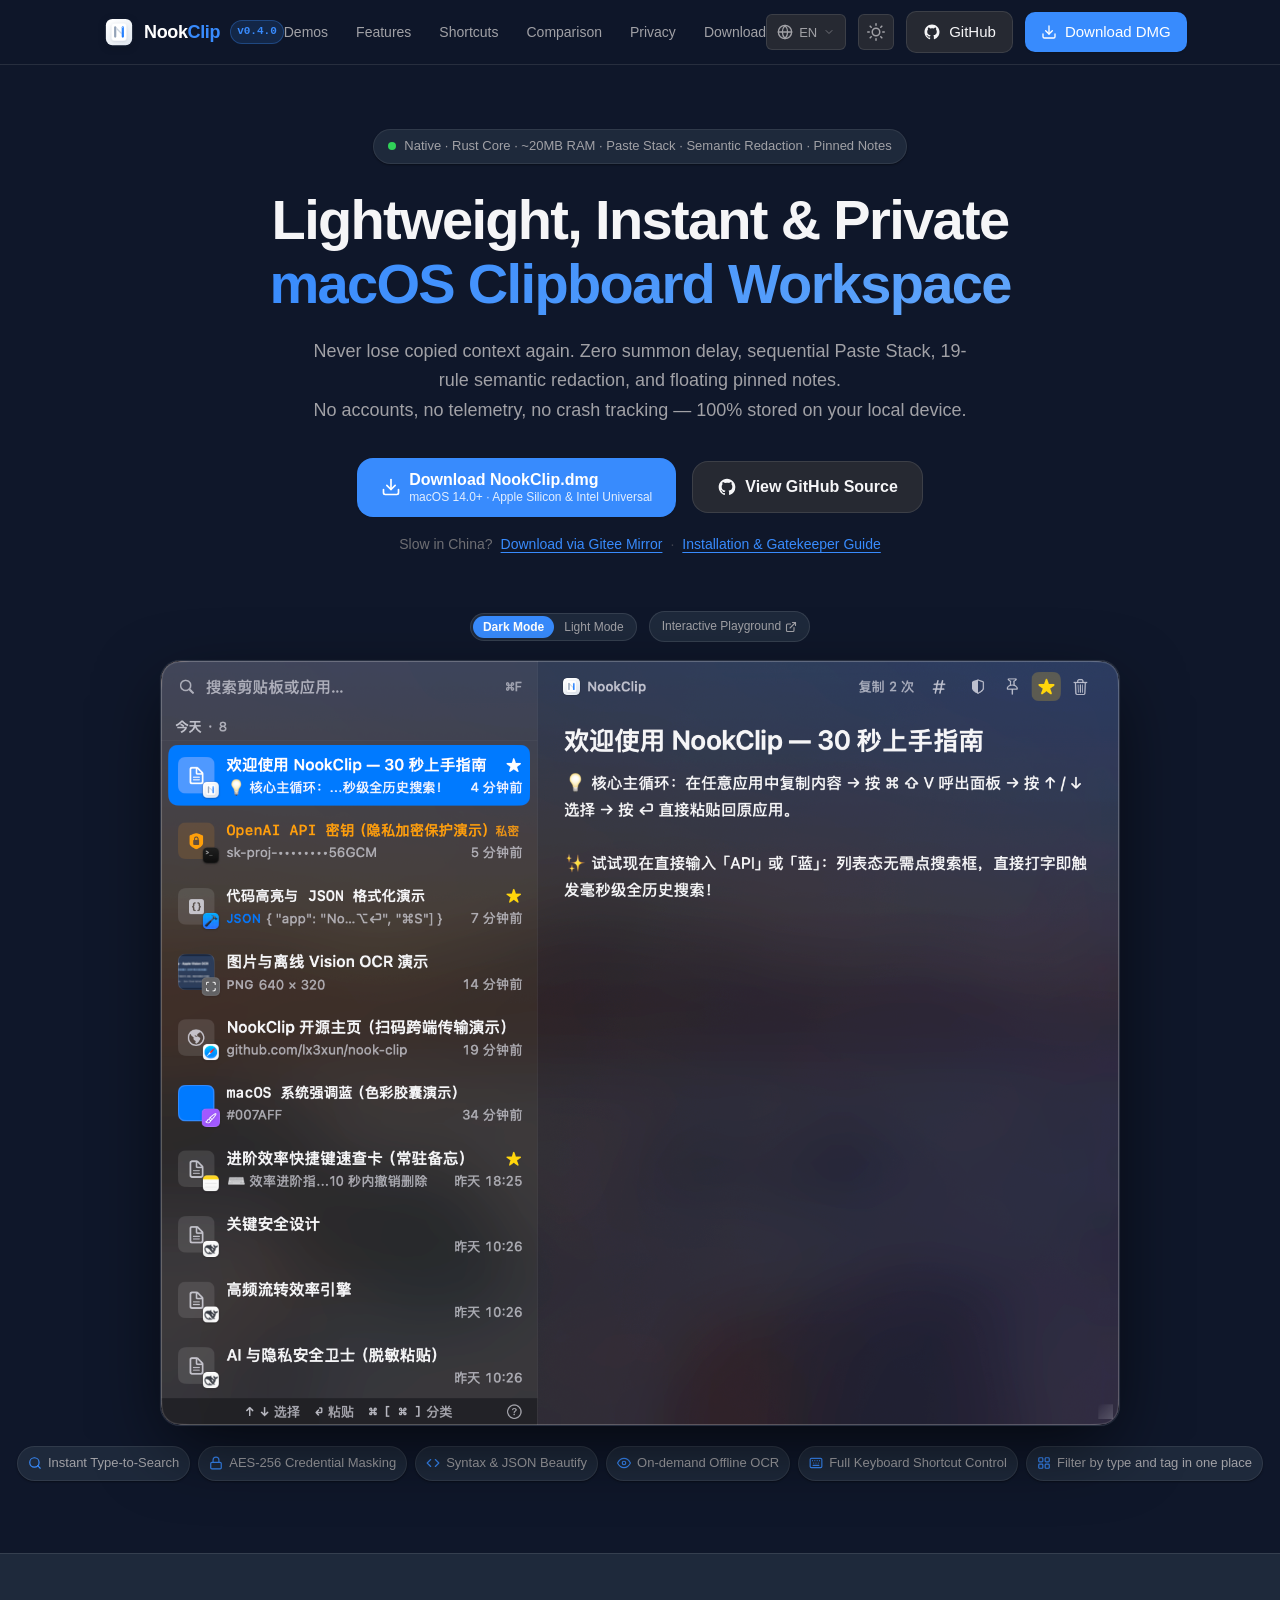
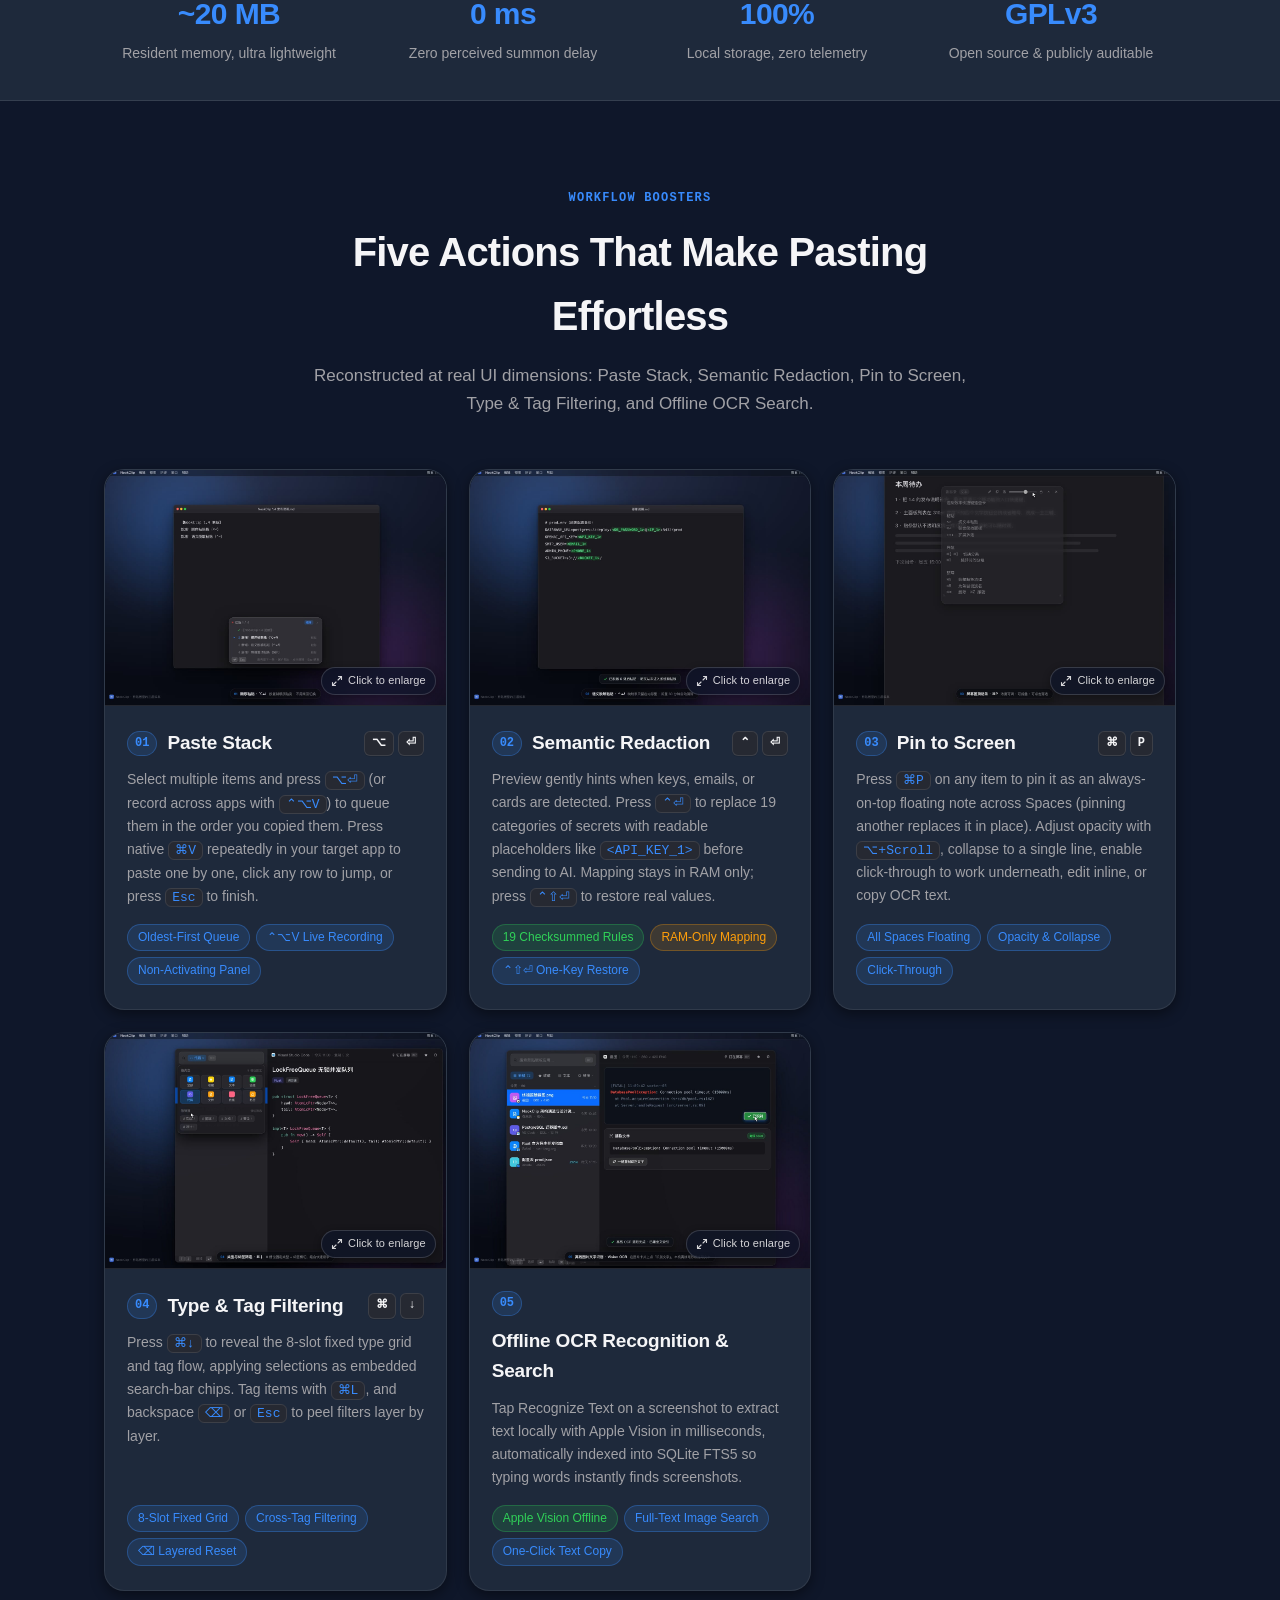
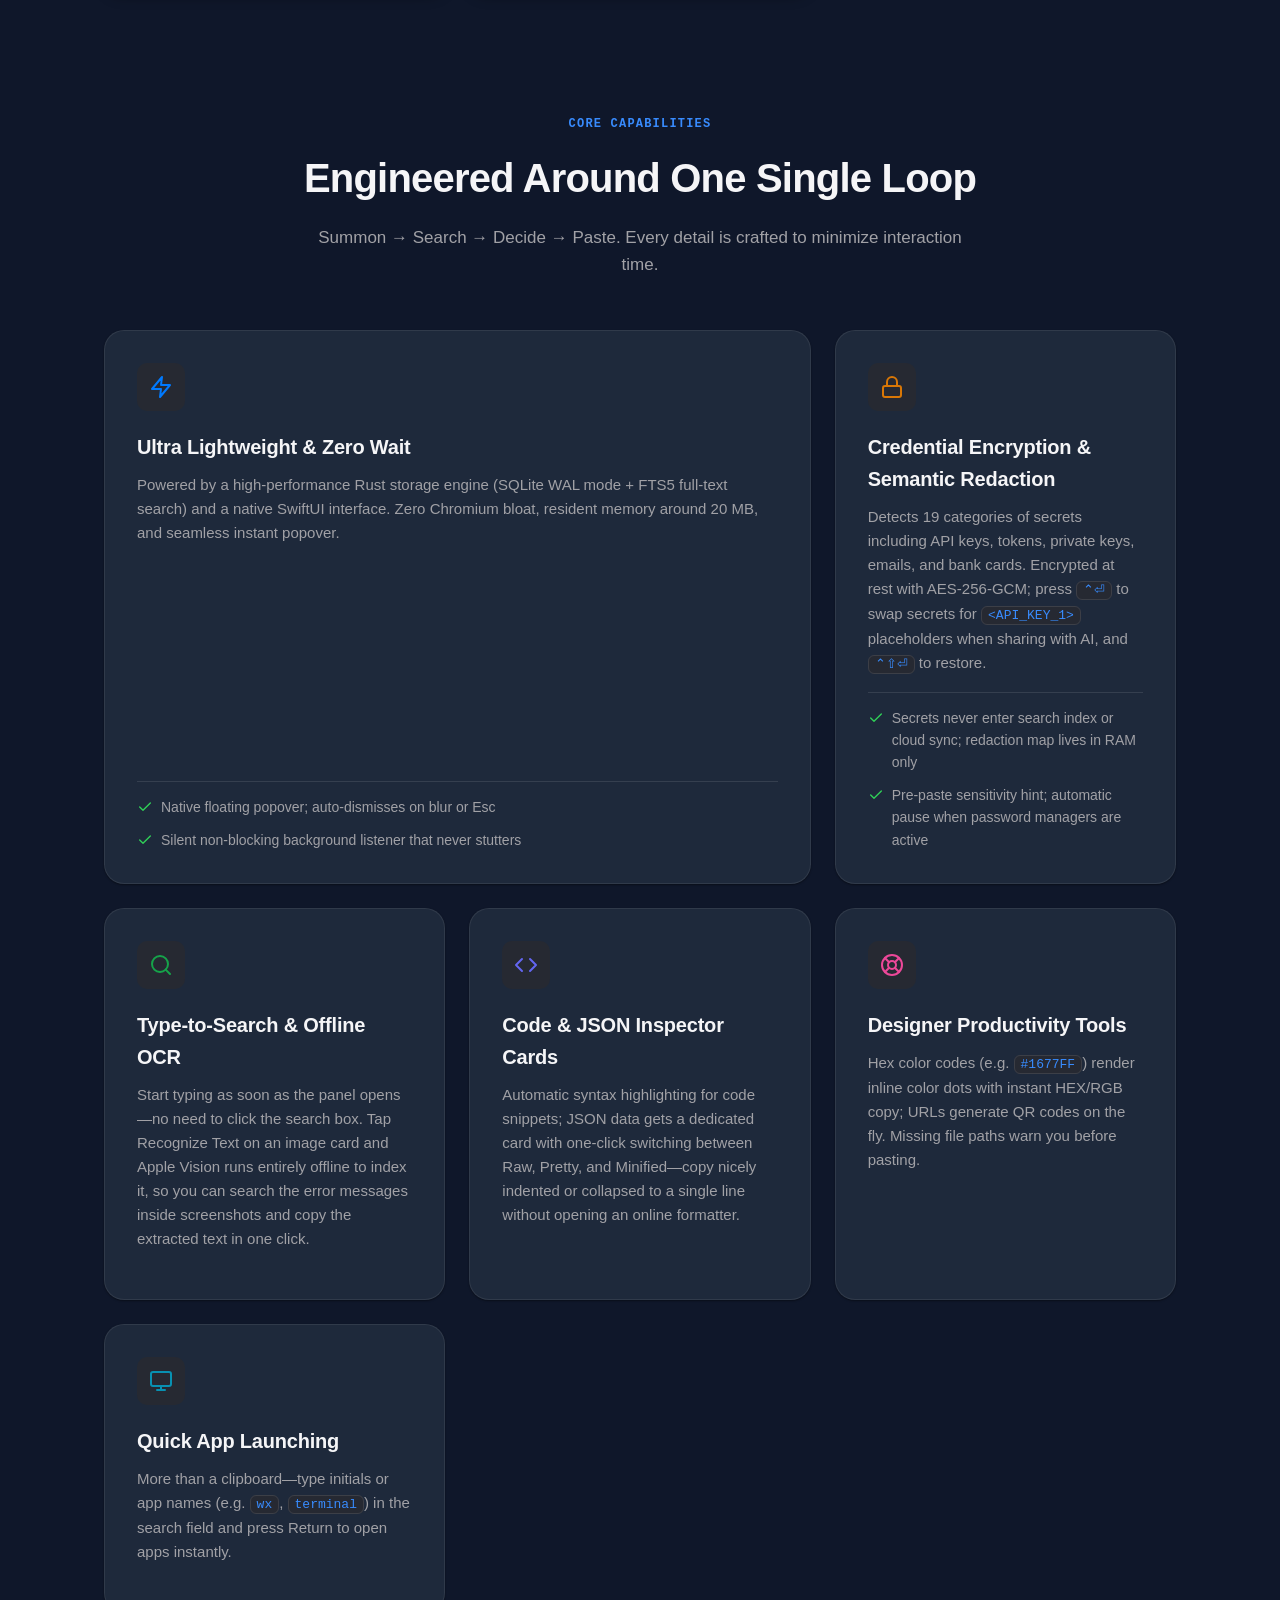
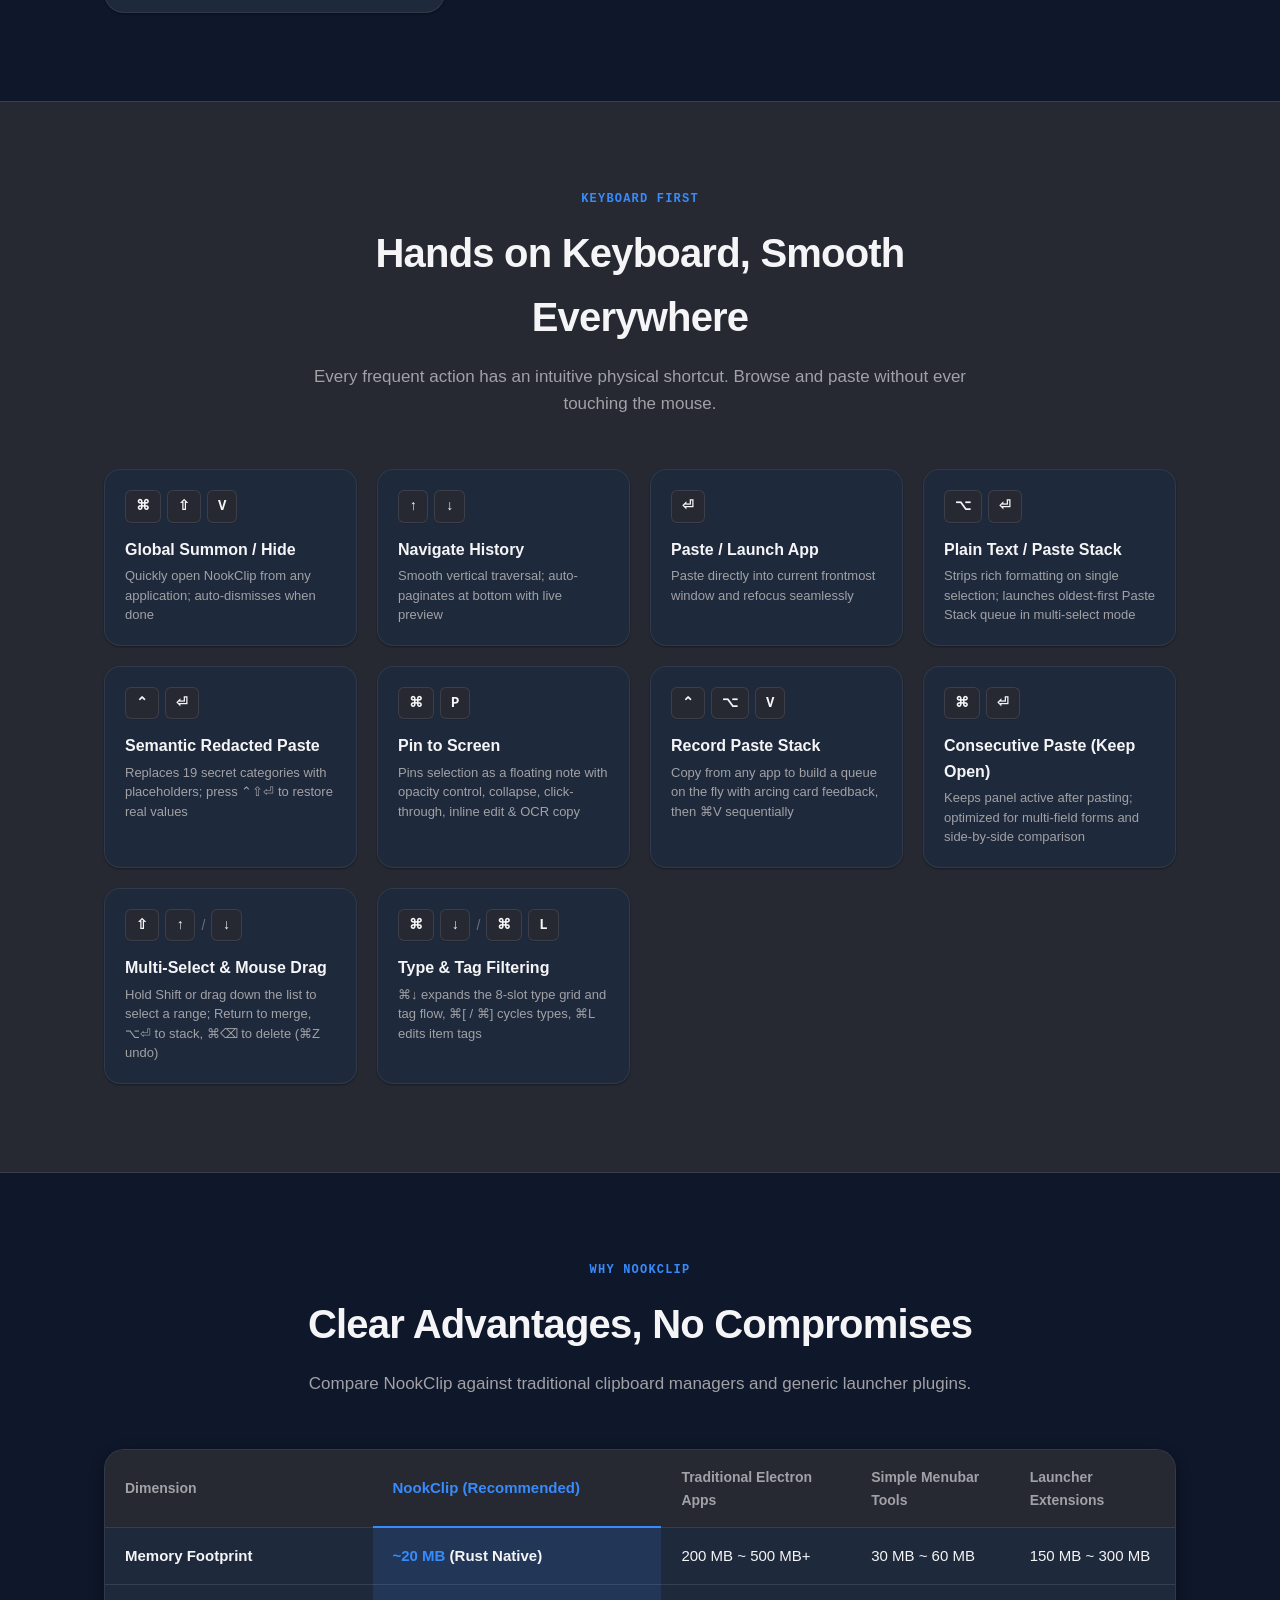
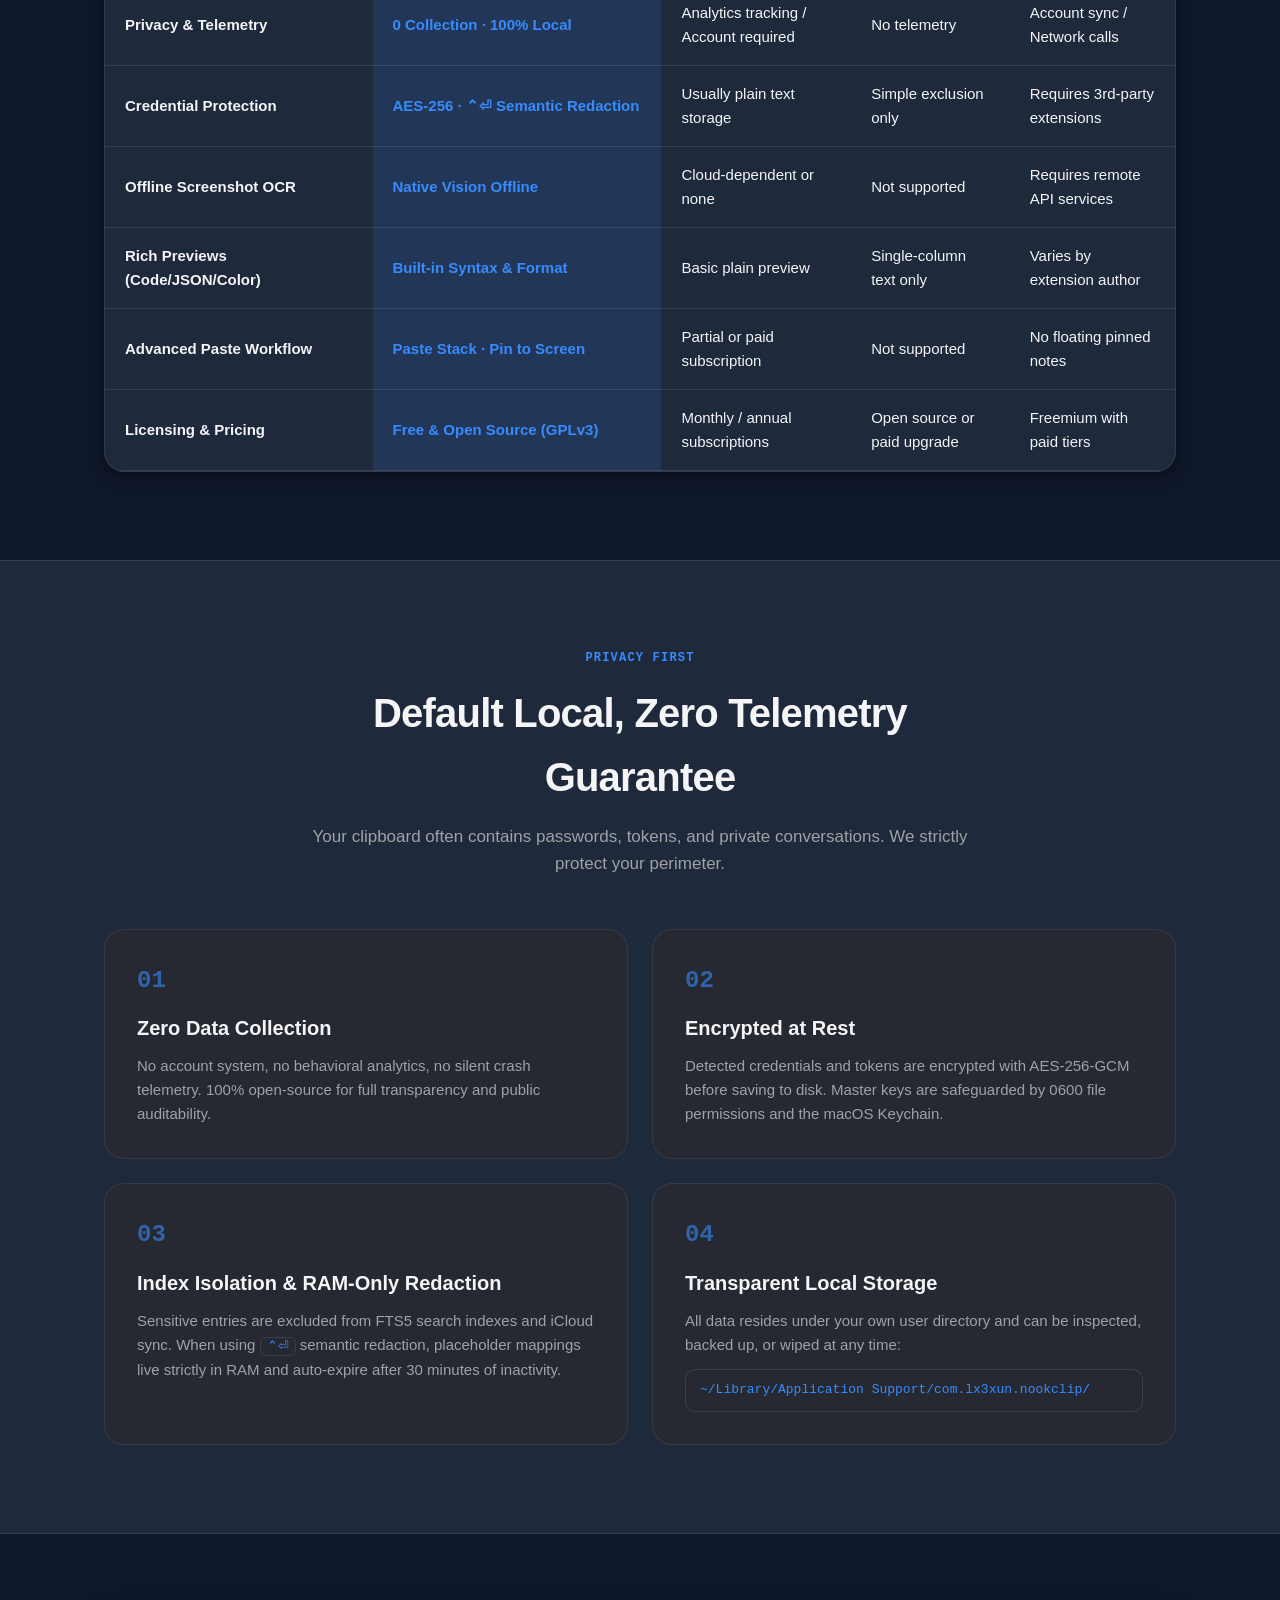
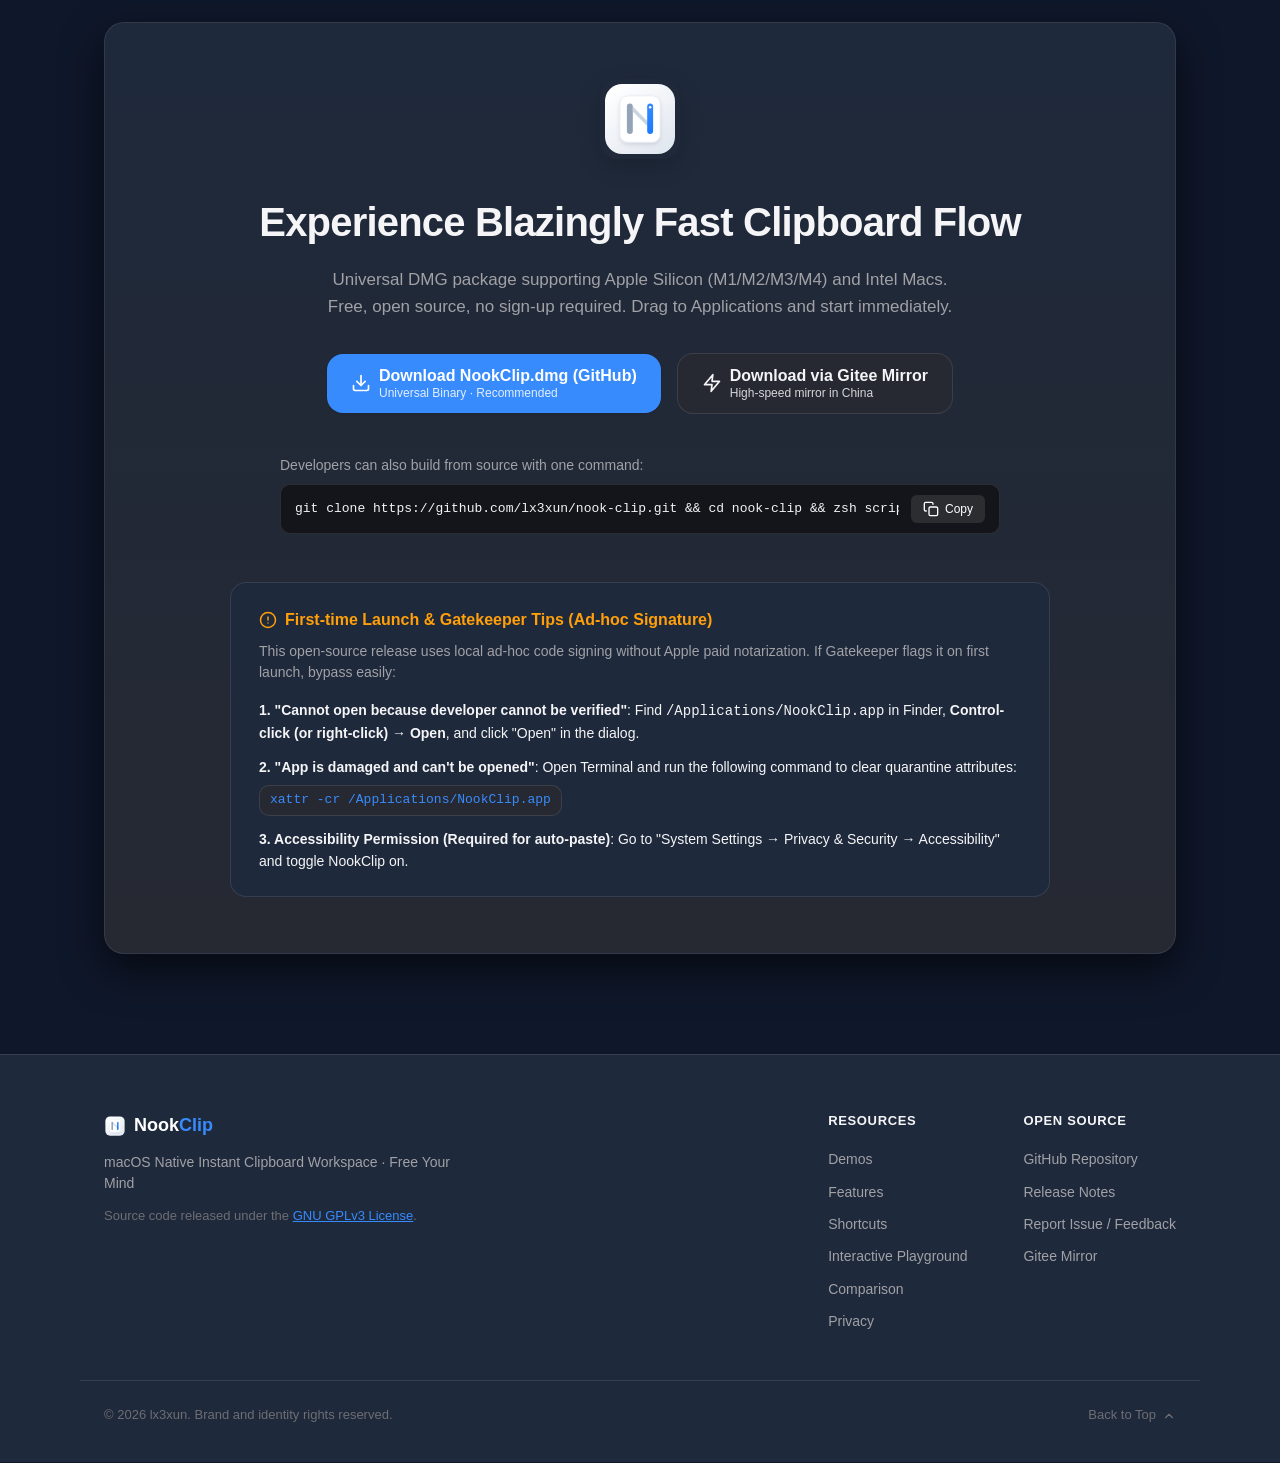
==== site/index.html @ 77c5e88a "feat: 完善设置页、拖拽多选、置顶贴条交互与落地页功能演示视频" ====
<!DOCTYPE html>
<html lang="zh-Hans" data-theme="dark">
<head>
  <meta charset="UTF-8">
  <meta name="viewport" content="width=device-width, initial-scale=1.0, viewport-fit=cover">
  <title>NookClip - 轻量、快速、注重隐私的 macOS 剪贴板管理工具</title>
  <meta name="description" content="NookClip 是专为 macOS 打造的原生剪贴板与历史记录管理工具。Rust 引擎驱动，常驻内存仅约 20MB，呼出零延迟，敏感凭据本地加密脱敏，数据 100% 留在本机。">
  <meta name="keywords" content="NookClip, Nook, macOS剪贴板, 剪贴板历史, Rust, SwiftUI, 本地隐私, 开发者工具, 开源剪贴板">
  <meta name="author" content="lx3xun">

  <!-- Open Graph / 社交分享卡片 -->
  <meta property="og:type" content="website">
  <meta property="og:title" content="NookClip - 轻量、快速、注重隐私的 macOS 剪贴板管理工具">
  <meta property="og:description" content="底层 Rust 存储引擎，常驻内存仅 ~20MB，按键即呼出。敏感信息本地加密，数据 100% 留在本机。">
  <meta property="og:image" content="assets/icon.png">

  <!-- 图标与主题色配置 (Logo Kit) -->
  <link rel="icon" href="favicon.ico" sizes="48x48">
  <link rel="icon" type="image/svg+xml" href="assets/favicon.svg">
  <link rel="apple-touch-icon" href="assets/apple-touch-icon.png">
  <link rel="manifest" href="site.webmanifest">
  <meta name="theme-color" content="#1677FF" media="(prefers-color-scheme: light)">
  <meta name="theme-color" content="#0F172A" media="(prefers-color-scheme: dark)">

  <!-- 静态资源加版本戳：本地/预览站常开缓存，改完 CSS/JS 后若 URL 不变，
       浏览器会一直用旧副本（本次就踩到旧 style.scss 缓存导致改动"看不见"） -->
  <link rel="stylesheet" href="style.css?v=20261026_1">
</head>
<body>
  <!-- 页面顶部导航栏 -->
  <header class="site-header" id="top">
    <div class="header-inner container">
      <a href="#top" class="brand-link" aria-label="NookClip 首页">
        <img src="assets/nookclip-appicon.svg" alt="NookClip 品牌图标" class="brand-logo" width="30" height="30" aria-hidden="true">
        <span class="brand-name"><span class="brand-name-nook">Nook</span><span class="brand-name-clip">Clip</span></span>
        <span class="brand-badge">v0.4.0</span>
      </a>

      <!-- 桌面端导航项 -->
      <nav class="site-nav" aria-label="网站主要导航">
        <ul class="nav-list">
          <li><a href="#demos" class="nav-link" data-i18n="nav_demos">动态演示</a></li>
          <li><a href="#features" class="nav-link" data-i18n="nav_features">功能介绍</a></li>
          <li><a href="#shortcuts" class="nav-link" data-i18n="nav_shortcuts">快捷键流</a></li>
          <li><a href="#comparison" class="nav-link" data-i18n="nav_comparison">工具对比</a></li>
          <li><a href="#privacy" class="nav-link" data-i18n="nav_privacy">隐私安全</a></li>
          <li><a href="#download" class="nav-link" data-i18n="nav_download">下载安装</a></li>
        </ul>
      </nav>

      <!-- 右侧控制区：语言选择、主题切换、代码仓库、下载入口 -->
      <div class="header-actions">
        <!-- 语言选择下拉菜单 -->
        <div class="lang-selector-wrapper">
          <button id="langMenuBtn" class="lang-toggle-btn" aria-label="切换语言 / Language" aria-expanded="false" title="切换语言 / Language">
            <svg class="lang-icon" width="16" height="16" viewBox="0 0 24 24" fill="none" stroke="currentColor" stroke-width="2" stroke-linecap="round" stroke-linejoin="round" aria-hidden="true">
              <circle cx="12" cy="12" r="10"></circle>
              <line x1="2" y1="12" x2="22" y2="12"></line>
              <path d="M12 2a15.3 15.3 0 0 1 4 10 15.3 15.3 0 0 1-4 10 15.3 15.3 0 0 1-4-10 15.3 15.3 0 0 1 4-10z"></path>
            </svg>
            <span id="currentLangLabel">简</span>
            <svg class="chevron-icon" width="12" height="12" viewBox="0 0 24 24" fill="none" stroke="currentColor" stroke-width="2" stroke-linecap="round" stroke-linejoin="round" aria-hidden="true">
              <polyline points="6 9 12 15 18 9"></polyline>
            </svg>
          </button>
          <div id="langDropdown" class="lang-dropdown" hidden>
            <button type="button" class="lang-option is-active" data-lang="zh-Hans">简体中文</button>
            <button type="button" class="lang-option" data-lang="zh-Hant">繁體中文</button>
            <button type="button" class="lang-option" data-lang="en">English</button>
          </div>
        </div>

        <!-- 主题切换 -->
        <button id="themeToggleBtn" class="theme-toggle-btn" aria-label="切换浅色与深色主题" title="切换外观主题">
          <svg class="theme-icon icon-sun" width="18" height="18" viewBox="0 0 24 24" fill="none" stroke="currentColor" stroke-width="2" stroke-linecap="round" stroke-linejoin="round" aria-hidden="true">
            <circle cx="12" cy="12" r="5"></circle>
            <line x1="12" y1="1" x2="12" y2="3"></line>
            <line x1="12" y1="21" x2="12" y2="23"></line>
            <line x1="4.22" y1="4.22" x2="5.64" y2="5.64"></line>
            <line x1="18.36" y1="18.36" x2="19.78" y2="19.78"></line>
            <line x1="1" y1="12" x2="3" y2="12"></line>
            <line x1="21" y1="12" x2="23" y2="12"></line>
            <line x1="4.22" y1="19.78" x2="5.64" y2="18.36"></line>
            <line x1="18.36" y1="5.64" x2="19.78" y2="4.22"></line>
          </svg>
          <svg class="theme-icon icon-moon" width="18" height="18" viewBox="0 0 24 24" fill="none" stroke="currentColor" stroke-width="2" stroke-linecap="round" stroke-linejoin="round" aria-hidden="true">
            <path d="M21 12.79A9 9 0 1 1 11.21 3 7 7 0 0 0 21 12.79z"></path>
          </svg>
        </button>

        <a href="https://github.com/lx3xun/nook-clip" target="_blank" rel="noopener noreferrer" class="btn btn-secondary nav-github" aria-label="查看 GitHub 仓库">
          <svg class="btn-icon" width="18" height="18" viewBox="0 0 24 24" fill="currentColor" aria-hidden="true">
            <path fill-rule="evenodd" clip-rule="evenodd" d="M12 2C6.477 2 2 6.484 2 12.017c0 4.425 2.865 8.18 6.839 9.504.5.092.682-.217.682-.483 0-.237-.008-.868-.013-1.703-2.782.605-3.369-1.343-3.369-1.343-.454-1.158-1.11-1.466-1.11-1.466-.908-.62.069-.608.069-.608 1.003.07 1.53 1.032 1.53 1.032.892 1.53 2.341 1.088 2.91.832.092-.647.35-1.088.636-1.338-2.22-.253-4.555-1.113-4.555-4.951 0-1.093.39-1.988 1.029-2.688-.103-.253-.446-1.272.098-2.65 0 0 .84-.27 2.75 1.026A9.564 9.564 0 0112 6.844c.85.004 1.705.115 2.504.337 1.909-1.296 2.747-1.027 2.747-1.027.546 1.379.202 2.398.1 2.651.64.7 1.028 1.595 1.028 2.688 0 3.848-2.339 4.695-4.566 4.943.359.309.678.92.678 1.855 0 1.338-.012 2.419-.012 2.747 0 .268.18.58.688.482A10.019 10.019 0 0022 12.017C22 6.484 17.522 2 12 2z"></path>
          </svg>
          <span class="btn-text">GitHub</span>
        </a>

        <a href="#download" class="btn btn-primary nav-download">
          <svg class="btn-icon" width="16" height="16" viewBox="0 0 24 24" fill="none" stroke="currentColor" stroke-width="2" stroke-linecap="round" stroke-linejoin="round" aria-hidden="true">
            <path d="M21 15v4a2 2 0 0 1-2 2H5a2 2 0 0 1-2-2v-4"></path>
            <polyline points="7 10 12 15 17 10"></polyline>
            <line x1="12" y1="15" x2="12" y2="3"></line>
          </svg>
          <span data-i18n="nav_btn_dl">下载 DMG</span>
        </a>

        <!-- 移动端汉堡菜单切换按钮 -->
        <button id="mobileMenuBtn" class="mobile-menu-btn" aria-label="打开导航菜单" aria-expanded="false">
          <svg class="icon-menu-open" width="22" height="22" viewBox="0 0 24 24" fill="none" stroke="currentColor" stroke-width="2" stroke-linecap="round" stroke-linejoin="round" aria-hidden="true">
            <line x1="3" y1="12" x2="21" y2="12"></line>
            <line x1="3" y1="6" x2="21" y2="6"></line>
            <line x1="3" y1="18" x2="21" y2="18"></line>
          </svg>
          <svg class="icon-menu-close" width="22" height="22" viewBox="0 0 24 24" fill="none" stroke="currentColor" stroke-width="2" stroke-linecap="round" stroke-linejoin="round" aria-hidden="true">
            <line x1="18" y1="6" x2="6" y2="18"></line>
            <line x1="6" y1="6" x2="18" y2="18"></line>
          </svg>
        </button>
      </div>
    </div>

    <!-- 移动端抽屉导航 -->
    <div id="mobileMenu" class="mobile-nav-drawer" hidden>
      <div class="mobile-lang-row">
        <span class="mobile-lang-label">语言 / Language:</span>
        <div class="mobile-lang-buttons">
          <button type="button" class="lang-option is-active" data-lang="zh-Hans">简体</button>
          <button type="button" class="lang-option" data-lang="zh-Hant">繁體</button>
          <button type="button" class="lang-option" data-lang="en">EN</button>
        </div>
      </div>
      <div class="mobile-theme-row">
        <span class="mobile-theme-label" data-i18n="mobile_theme_label">外观 / Theme:</span>
        <div class="mobile-theme-buttons">
          <button type="button" class="mobile-theme-option" data-theme-val="light" data-i18n="theme_light">浅色</button>
          <button type="button" class="mobile-theme-option" data-theme-val="dark" data-i18n="theme_dark">深色</button>
        </div>
      </div>
      <nav class="mobile-nav-inner" aria-label="移动端网站导航">
        <ul class="mobile-nav-list">
          <li><a href="#demos" class="mobile-nav-link" data-i18n="nav_demos">动态演示</a></li>
          <li><a href="#features" class="mobile-nav-link" data-i18n="nav_features">功能介绍</a></li>
          <li><a href="#shortcuts" class="mobile-nav-link" data-i18n="nav_shortcuts">快捷键流</a></li>
          <li><a href="#comparison" class="mobile-nav-link" data-i18n="nav_comparison">工具对比</a></li>
          <li><a href="#privacy" class="mobile-nav-link" data-i18n="nav_privacy">隐私安全</a></li>
          <li><a href="#download" class="mobile-nav-link" data-i18n="nav_download">下载安装</a></li>
          <li><a href="https://github.com/lx3xun/nook-clip" target="_blank" rel="noopener noreferrer" class="mobile-nav-link" data-i18n="footer_repo">GitHub 仓库</a></li>
        </ul>
      </nav>
        <div class="mobile-drawer-cta">
          <a href="https://github.com/lx3xun/nook-clip/releases/latest" data-role="download-dmg" class="btn btn-primary btn-mobile-download">
            <svg class="btn-icon" width="16" height="16" viewBox="0 0 24 24" fill="none" stroke="currentColor" stroke-width="2" stroke-linecap="round" stroke-linejoin="round" aria-hidden="true">
              <path d="M21 15v4a2 2 0 0 1-2 2H5a2 2 0 0 1-2-2v-4"></path>
              <polyline points="7 10 12 15 17 10"></polyline>
              <line x1="12" y1="15" x2="12" y2="3"></line>
            </svg>
            <span data-i18n="nav_btn_dl">下载 DMG</span>
          </a>
        </div>
    </div>
  </header>
  <!-- 移动端抽屉遮罩背景 -->
  <div id="mobileBackdrop" class="mobile-nav-backdrop" hidden></div>


  <main>
    <!-- 首屏英雄区 Hero Section -->
    <section class="hero-section">
      <div class="container hero-container">
        <!-- 标签指示条 -->
        <div class="hero-badge">
          <span class="badge-dot" aria-hidden="true"></span>
          <span data-i18n="hero_badge">原生架构 · Rust 内核 · ~20MB 常驻 · 顺序粘贴 · 语义脱敏 · 屏幕贴条</span>
        </div>

        <h1 class="hero-title" data-i18n="hero_title">
          轻量、极速、守住隐私的<br>
          <span class="text-gradient">macOS 剪贴板工作台</span>
        </h1>

        <p class="hero-desc" data-i18n="hero_desc">
          随手复制旧内容不再丢失。按键呼出零等待，支持多选顺序粘贴、19 类敏感信息语义脱敏与屏幕置顶贴条。<br class="desktop-only">
          没有账号、没有联网打点与崩溃上报，全部历史数据 100% 保存在你的本地设备上。
        </p>

        <!-- 主行动按钮区 -->
        <div class="hero-cta-group">
          <a href="https://github.com/lx3xun/nook-clip/releases/latest" data-role="download-dmg" class="btn btn-primary btn-large cta-primary">
            <svg class="btn-icon" width="20" height="20" viewBox="0 0 24 24" fill="none" stroke="currentColor" stroke-width="2" stroke-linecap="round" stroke-linejoin="round" aria-hidden="true">
              <path d="M21 15v4a2 2 0 0 1-2 2H5a2 2 0 0 1-2-2v-4"></path>
              <polyline points="7 10 12 15 17 10"></polyline>
              <line x1="12" y1="15" x2="12" y2="3"></line>
            </svg>
            <div class="btn-text-group">
              <span class="btn-title" data-i18n="hero_dl_title">下载 NookClip.dmg</span>
              <span class="btn-sub" data-i18n="hero_dl_sub">macOS 14.0+ · Apple Silicon & Intel 通用</span>
            </div>
          </a>

          <a href="https://github.com/lx3xun/nook-clip" target="_blank" rel="noopener noreferrer" class="btn btn-secondary btn-large">
            <svg class="btn-icon" width="20" height="20" viewBox="0 0 24 24" fill="currentColor" aria-hidden="true">
              <path fill-rule="evenodd" clip-rule="evenodd" d="M12 2C6.477 2 2 6.484 2 12.017c0 4.425 2.865 8.18 6.839 9.504.5.092.682-.217.682-.483 0-.237-.008-.868-.013-1.703-2.782.605-3.369-1.343-3.369-1.343-.454-1.158-1.11-1.466-1.11-1.466-.908-.62.069-.608.069-.608 1.003.07 1.53 1.032 1.53 1.032.892 1.53 2.341 1.088 2.91.832.092-.647.35-1.088.636-1.338-2.22-.253-4.555-1.113-4.555-4.951 0-1.093.39-1.988 1.029-2.688-.103-.253-.446-1.272.098-2.65 0 0 .84-.27 2.75 1.026A9.564 9.564 0 0112 6.844c.85.004 1.705.115 2.504.337 1.909-1.296 2.747-1.027 2.747-1.027.546 1.379.202 2.398.1 2.651.64.7 1.028 1.595 1.028 2.688 0 3.848-2.339 4.695-4.566 4.943.359.309.678.92.678 1.855 0 1.338-.012 2.419-.012 2.747 0 .268.18.58.688.482A10.019 10.019 0 0022 12.017C22 6.484 17.522 2 12 2z"></path>
            </svg>
            <span class="btn-title" data-i18n="hero_github_title">浏览 GitHub 源码</span>
          </a>
        </div>

        <div class="hero-sublinks">
          <span data-i18n="hero_gitee_tip">国内下载慢？</span>
          <a href="https://gitee.com/lx3xun/nook-clip/releases" target="_blank" rel="noopener noreferrer" class="link-inline" data-i18n="hero_gitee_link">前往 Gitee 镜像加速下载</a>
          <span class="divider">·</span>
          <a href="#install-guide" class="link-inline" data-i18n="hero_guide_link">首次安装与权限说明</a>
        </div>

        <!-- 产品交互预览区 -->
        <div class="mockup-wrapper">
          <div class="mockup-controls-bar">
            <div class="mockup-theme-switcher" role="radiogroup" aria-label="外观模式切换">
              <button type="button" class="preview-mode-btn is-active" data-preview-mode="dark" role="radio" aria-checked="true" data-i18n="preview_dark">
                深色模式
              </button>
              <button type="button" class="preview-mode-btn" data-preview-mode="light" role="radio" aria-checked="false" data-i18n="preview_light">
                浅色模式
              </button>
            </div>
            <a href="playground.html" class="fullscreen-playground-link" target="_blank" rel="noopener noreferrer">
              <span data-i18n="nav_playground">在线交互测试台</span>
              <svg width="12" height="12" viewBox="0 0 24 24" fill="none" stroke="currentColor" stroke-width="2.2" stroke-linecap="round" stroke-linejoin="round" aria-hidden="true"><path d="M18 13v6a2 2 0 0 1-2 2H5a2 2 0 0 1-2-2V8a2 2 0 0 1 2-2h6"></path><polyline points="15 3 21 3 21 9"></polyline><line x1="10" y1="14" x2="21" y2="3"></line></svg>
            </a>
          </div>

          <!-- 原生界面超清截图展示窗 -->
          <div class="mockup-content">
            <img id="productPreviewImg" class="product-preview-img" src="assets/nookclip-dark.png" alt="NookClip 深色模式界面真实截图" width="1578" height="1258" loading="eager" decoding="async">
          </div>
          <!-- 界面关键能力注脚 -->
          <div class="mockup-highlights" aria-label="核心界面特性速览">
            <div class="highlight-chip">
              <svg width="14" height="14" viewBox="0 0 24 24" fill="none" stroke="currentColor" stroke-width="2" stroke-linecap="round" stroke-linejoin="round" aria-hidden="true"><circle cx="11" cy="11" r="8"></circle><line x1="21" y1="21" x2="16.65" y2="16.65"></line></svg>
              <span data-i18n="chip_search">打字直接搜，即时命中</span>
            </div>
            <div class="highlight-chip">
              <svg width="14" height="14" viewBox="0 0 24 24" fill="none" stroke="currentColor" stroke-width="2" stroke-linecap="round" stroke-linejoin="round" aria-hidden="true"><rect x="3" y="11" width="18" height="11" rx="2" ry="2"></rect><path d="M7 11V7a5 5 0 0 1 10 0v4"></path></svg>
              <span data-i18n="chip_sensitive">敏感凭证掩码与 AES 加密</span>
            </div>
            <div class="highlight-chip">
              <svg width="14" height="14" viewBox="0 0 24 24" fill="none" stroke="currentColor" stroke-width="2" stroke-linecap="round" stroke-linejoin="round" aria-hidden="true"><polyline points="16 18 22 12 16 6"></polyline><polyline points="8 6 2 12 8 18"></polyline></svg>
              <span data-i18n="chip_code">代码高亮与 JSON 美化</span>
            </div>
            <div class="highlight-chip">
              <svg width="14" height="14" viewBox="0 0 24 24" fill="none" stroke="currentColor" stroke-width="2" stroke-linecap="round" stroke-linejoin="round" aria-hidden="true"><path d="M1 12s4-8 11-8 11 8 11 8-4 8-11 8-11-8-11-8z"></path><circle cx="12" cy="12" r="3"></circle></svg>
              <span data-i18n="chip_ocr">系统离线 OCR 手动提取</span>
            </div>
            <div class="highlight-chip">
              <svg width="14" height="14" viewBox="0 0 24 24" fill="none" stroke="currentColor" stroke-width="2" stroke-linecap="round" stroke-linejoin="round" aria-hidden="true"><rect x="2" y="4" width="20" height="16" rx="2"></rect><path d="M6 8h.01M10 8h.01M14 8h.01M18 8h.01M8 12h.01M12 12h.01M16 12h.01M7 16h10"></path></svg>
              <span data-i18n="chip_shortcuts">全键盘快捷键驱动</span>
            </div>
            <div class="highlight-chip">
              <svg width="14" height="14" viewBox="0 0 24 24" fill="none" stroke="currentColor" stroke-width="2" stroke-linecap="round" stroke-linejoin="round" aria-hidden="true"><rect x="3" y="3" width="7" height="7" rx="1.5"></rect><rect x="14" y="3" width="7" height="7" rx="1.5"></rect><rect x="3" y="14" width="7" height="7" rx="1.5"></rect><rect x="14" y="14" width="7" height="7" rx="1.5"></rect></svg>
              <span data-i18n="chip_filter">按类型 / 按标签一屏筛选</span>
            </div>
          </div>
        </div>
      </div>
    </section>

    <!-- 关键数据与信任指示条 Stats Bar -->
    <section class="stats-section" aria-label="产品性能与基础指标">
      <div class="container">
        <div class="stats-grid">
          <div class="stat-card">
            <div class="stat-value" data-i18n="stat_mem_val">~20 MB</div>
            <div class="stat-label" data-i18n="stat_mem_lbl">常驻内存占用，告别笨重</div>
          </div>
          <div class="stat-card">
            <div class="stat-value" data-i18n="stat_speed_val">0 毫秒</div>
            <div class="stat-label" data-i18n="stat_speed_lbl">全局呼出无延迟感知</div>
          </div>
          <div class="stat-card">
            <div class="stat-value" data-i18n="stat_privacy_val">100%</div>
            <div class="stat-label" data-i18n="stat_privacy_lbl">本地数据存储，零网络遥测</div>
          </div>
          <div class="stat-card">
            <div class="stat-value" data-i18n="stat_license_val">GPLv3</div>
            <div class="stat-label" data-i18n="stat_license_lbl">开源授权协议，透明可审计</div>
          </div>
        </div>
      </div>
    </section>

    <!-- 核心功能动态演示 Feature Demos Section -->
    <section class="demos-section" id="demos">
      <div class="container">
        <div class="section-header">
          <div class="section-kicker" data-i18n="demos_kicker">WORKFLOW BOOSTERS</div>
          <h2 class="section-title" data-i18n="demos_title">五个让剪贴板更顺手的高效动作</h2>
          <p class="section-desc" data-i18n="demos_desc">按真实界面的尺寸与配色复刻：顺序粘贴、语义脱敏、屏幕贴条、类型与标签筛选、离线 OCR 搜图。</p>
        </div>

        <div class="demos-grid">
          <!-- Demo 1: 顺序粘贴 -->
          <article class="demo-card">
            <div class="demo-video-wrap" role="button" tabindex="0" aria-label="放大观看演示：顺序粘贴栈" data-demo-idx="0">
              <video class="demo-video" src="assets/features/paste-stack.mp4" poster="assets/features/poster-paste-stack.jpg" autoplay loop muted playsinline preload="metadata"></video>
              <div class="demo-zoom-badge"><svg width="12" height="12" viewBox="0 0 24 24" fill="none" stroke="currentColor" stroke-width="2.2" stroke-linecap="round" stroke-linejoin="round" aria-hidden="true"><polyline points="15 3 21 3 21 9"></polyline><polyline points="9 21 3 21 3 15"></polyline><line x1="21" y1="3" x2="14" y2="10"></line><line x1="3" y1="21" x2="10" y2="14"></line></svg><span data-i18n="demo_zoom_hint">点击放大</span></div>
            </div>
            <div class="demo-meta">
              <div class="demo-head">
                <span class="demo-num">01</span>
                <h3 class="demo-title" data-i18n="demo1_title">顺序粘贴栈</h3>
                <div class="demo-kbd">
                  <kbd class="key-cap">⌥</kbd>
                  <kbd class="key-cap">⏎</kbd>
                </div>
              </div>
              <p class="demo-desc" data-i18n="demo1_desc">
                多选几条后按 <code>⌥⏎</code>（或按 <code>⌃⌥V</code> 边复制边录制），按你复制的先后顺序排成底部队列浮窗。在目标窗口连续按原生 <code>⌘V</code> 即可逐条贴出，也能点行跳转、按 <code>Esc</code> 随时结束。
              </p>
              <div class="demo-tags">
                <span class="demo-tag" data-i18n="demo1_tag1">按复制顺序排队的浮窗</span>
                <span class="demo-tag" data-i18n="demo1_tag2">⌃⌥V 跨应用录制</span>
                <span class="demo-tag" data-i18n="demo1_tag3">不抢焦点</span>
              </div>
            </div>
          </article>

          <!-- Demo 2: 语义脱敏粘贴 -->
          <article class="demo-card">
            <div class="demo-video-wrap" role="button" tabindex="0" aria-label="放大观看演示：语义脱敏粘贴" data-demo-idx="1">
              <video class="demo-video" src="assets/features/scrub-paste.mp4" poster="assets/features/poster-scrub-paste.jpg" autoplay loop muted playsinline preload="metadata"></video>
              <div class="demo-zoom-badge"><svg width="12" height="12" viewBox="0 0 24 24" fill="none" stroke="currentColor" stroke-width="2.2" stroke-linecap="round" stroke-linejoin="round" aria-hidden="true"><polyline points="15 3 21 3 21 9"></polyline><polyline points="9 21 3 21 3 15"></polyline><line x1="21" y1="3" x2="14" y2="10"></line><line x1="3" y1="21" x2="10" y2="14"></line></svg><span data-i18n="demo_zoom_hint">点击放大</span></div>
            </div>
            <div class="demo-meta">
              <div class="demo-head">
                <span class="demo-num">02</span>
                <h3 class="demo-title" data-i18n="demo2_title">语义脱敏粘贴</h3>
                <div class="demo-kbd">
                  <kbd class="key-cap">⌃</kbd>
                  <kbd class="key-cap">⏎</kbd>
                </div>
              </div>
              <p class="demo-desc" data-i18n="demo2_desc">
                选中含密钥、邮箱、卡号等记录时预览区主动提醒；按 <code>⌃⏎</code> 自动将 19 类敏感信息换成 <code>&lt;API_KEY_1&gt;</code> 等可读占位符安全交给 AI。映射表只驻留内存，AI 回复带回占位符时按 <code>⌃⇧⏎</code> 一键还原真值。
              </p>
              <div class="demo-tags">
                <span class="demo-tag demo-tag-green" data-i18n="demo2_tag1">19 类规则校验</span>
                <span class="demo-tag demo-tag-amber" data-i18n="demo2_tag2">映射表不落盘</span>
                <span class="demo-tag" data-i18n="demo2_tag3">⌃⇧⏎ 一键还原</span>
              </div>
            </div>
          </article>

          <!-- Demo 3: 屏幕置顶贴条 -->
          <article class="demo-card">
            <div class="demo-video-wrap" role="button" tabindex="0" aria-label="放大观看演示：屏幕置顶贴条" data-demo-idx="2">
              <video class="demo-video" src="assets/features/pinned-note.mp4" poster="assets/features/poster-pinned-note.jpg" autoplay loop muted playsinline preload="metadata"></video>
              <div class="demo-zoom-badge"><svg width="12" height="12" viewBox="0 0 24 24" fill="none" stroke="currentColor" stroke-width="2.2" stroke-linecap="round" stroke-linejoin="round" aria-hidden="true"><polyline points="15 3 21 3 21 9"></polyline><polyline points="9 21 3 21 3 15"></polyline><line x1="21" y1="3" x2="14" y2="10"></line><line x1="3" y1="21" x2="10" y2="14"></line></svg><span data-i18n="demo_zoom_hint">点击放大</span></div>
            </div>
            <div class="demo-meta">
              <div class="demo-head">
                <span class="demo-num">03</span>
                <h3 class="demo-title" data-i18n="demo3_title">屏幕置顶贴条</h3>
                <div class="demo-kbd">
                  <kbd class="key-cap">⌘</kbd>
                  <kbd class="key-cap">P</kbd>
                </div>
              </div>
              <p class="demo-desc" data-i18n="demo3_desc">
                选中任意条目按 <code>⌘P</code> 钉成跨桌面常驻的悬浮小窗（再钉一条自动原位替换）。支持 <code>⌥+滚轮</code> 调节透明度、折叠成单行、开启鼠标点击穿透直接操作底层窗口，还能内联编辑或一键提取图片贴条里的 OCR 文字。
              </p>
              <div class="demo-tags">
                <span class="demo-tag" data-i18n="demo3_tag1">跨桌面置顶</span>
                <span class="demo-tag" data-i18n="demo3_tag2">透明度与折叠</span>
                <span class="demo-tag" data-i18n="demo3_tag3">点击穿透</span>
              </div>
            </div>
          </article>

          <!-- Demo 4: 类型与标签筛选 -->
          <article class="demo-card">
            <div class="demo-video-wrap" role="button" tabindex="0" aria-label="放大观看演示：类型与标签筛选" data-demo-idx="3">
              <video class="demo-video" src="assets/features/filter-tags.mp4" poster="assets/features/poster-filter-tags.jpg" autoplay loop muted playsinline preload="metadata"></video>
              <div class="demo-zoom-badge"><svg width="12" height="12" viewBox="0 0 24 24" fill="none" stroke="currentColor" stroke-width="2.2" stroke-linecap="round" stroke-linejoin="round" aria-hidden="true"><polyline points="15 3 21 3 21 9"></polyline><polyline points="9 21 3 21 3 15"></polyline><line x1="21" y1="3" x2="14" y2="10"></line><line x1="3" y1="21" x2="10" y2="14"></line></svg><span data-i18n="demo_zoom_hint">点击放大</span></div>
            </div>
            <div class="demo-meta">
              <div class="demo-head">
                <span class="demo-num">04</span>
                <h3 class="demo-title" data-i18n="demo4_title">类型与标签筛选</h3>
                <div class="demo-kbd">
                  <kbd class="key-cap">⌘</kbd>
                  <kbd class="key-cap">↓</kbd>
                </div>
              </div>
              <p class="demo-desc" data-i18n="demo4_desc">
                按 <code>⌘↓</code> 展开 8 槽位固定类型网格与标签流，点选即刻以搜索框内嵌胶囊生效。支持 <code>⌘L</code> 快速打标，按 <code>⌫</code> 或 <code>Esc</code> 逐层优雅复位。
              </p>
              <div class="demo-tags">
                <span class="demo-tag" data-i18n="demo4_tag1">8 槽位固定网格</span>
                <span class="demo-tag" data-i18n="demo4_tag2">标签横切筛选</span>
                <span class="demo-tag" data-i18n="demo4_tag3">⌫ 逐层复位</span>
              </div>
            </div>
          </article>

          <!-- Demo 5: 离线图片 OCR 识别与搜索 -->
          <article class="demo-card">
            <div class="demo-video-wrap" role="button" tabindex="0" aria-label="放大观看演示：离线图片 OCR 识别与搜索" data-demo-idx="4">
              <video class="demo-video" src="assets/features/ocr-search.mp4" poster="assets/features/poster-ocr-search.jpg" autoplay loop muted playsinline preload="metadata"></video>
              <div class="demo-zoom-badge"><svg width="12" height="12" viewBox="0 0 24 24" fill="none" stroke="currentColor" stroke-width="2.2" stroke-linecap="round" stroke-linejoin="round" aria-hidden="true"><polyline points="15 3 21 3 21 9"></polyline><polyline points="9 21 3 21 3 15"></polyline><line x1="21" y1="3" x2="14" y2="10"></line><line x1="3" y1="21" x2="10" y2="14"></line></svg><span data-i18n="demo_zoom_hint">点击放大</span></div>
            </div>
            <div class="demo-meta">
              <div class="demo-head">
                <span class="demo-num">05</span>
                <h3 class="demo-title" data-i18n="demo5_title">离线图片 OCR 识别与搜索</h3>
              </div>
              <p class="demo-desc" data-i18n="demo5_desc">
                遇到报错截图点一下「识别文字」，系统自带 Vision 离线引擎毫秒级提取文本并自动写入 SQLite FTS5 全文索引；之后直接在搜索框敲词即可命中截图。
              </p>
              <div class="demo-tags">
                <span class="demo-tag demo-tag-green" data-i18n="demo5_tag1">原生 Vision 离线</span>
                <span class="demo-tag" data-i18n="demo5_tag2">全文搜图内文字</span>
                <span class="demo-tag" data-i18n="demo5_tag3">一键复制提取词</span>
              </div>
            </div>
          </article>
        </div>
      </div>
    </section>
    <!-- 核心功能 Bento 网格 Features Section -->
    <section class="features-section" id="features">
      <div class="container">
        <div class="section-header">
          <div class="section-kicker" data-i18n="features_kicker">CORE CAPABILITIES</div>
          <h2 class="section-title" data-i18n="features_title">围绕一个主循环精心打磨</h2>
          <p class="section-desc" data-i18n="features_desc">呼出 → 检索 → 判断 → 一次粘贴。每个细节都为缩短操作时间而设计。</p>
        </div>

        <div class="features-bento">
          <!-- 卡片 1: 极致轻量与零等待 -->
          <article class="bento-card bento-wide">
            <div class="card-icon-wrapper text-blue">
              <svg width="24" height="24" viewBox="0 0 24 24" fill="none" stroke="currentColor" stroke-width="2" stroke-linecap="round" stroke-linejoin="round" aria-hidden="true">
                <polygon points="13 2 3 14 12 14 11 22 21 10 12 10 13 2"></polygon>
              </svg>
            </div>
            <h3 class="card-title" data-i18n="card1_title">极致轻量与零等待</h3>
            <p class="card-desc" data-i18n="card1_desc">
              底层采用 Rust 高性能存储引擎（SQLite WAL 模式与 FTS5 全文索引），前端使用 SwiftUI 原生构建。没有庞大的 Chromium 内核，常驻内存仅约 20 MB，按下快捷键无缝瞬间呼出。
            </p>
            <ul class="feature-checklist">
              <li>
                <svg width="16" height="16" viewBox="0 0 24 24" fill="none" stroke="currentColor" stroke-width="2" stroke-linecap="round" stroke-linejoin="round" aria-hidden="true"><polyline points="20 6 9 17 4 12"></polyline></svg>
                <span data-i18n="card1_check1">原生 macOS 悬浮交互，失去焦点或 Esc 自动隐退</span>
              </li>
              <li>
                <svg width="16" height="16" viewBox="0 0 24 24" fill="none" stroke="currentColor" stroke-width="2" stroke-linecap="round" stroke-linejoin="round" aria-hidden="true"><polyline points="20 6 9 17 4 12"></polyline></svg>
                <span data-i18n="card1_check2">无感知后台静默监听，永不打断当前应用敲击</span>
              </li>
            </ul>
          </article>

          <!-- 卡片 2: 隐私底线与敏感信息防护 -->
          <article class="bento-card bento-wide">
            <div class="card-icon-wrapper text-amber">
              <svg width="24" height="24" viewBox="0 0 24 24" fill="none" stroke="currentColor" stroke-width="2" stroke-linecap="round" stroke-linejoin="round" aria-hidden="true">
                <rect x="3" y="11" width="18" height="11" rx="2" ry="2"></rect>
                <path d="M7 11V7a5 5 0 0 1 10 0v4"></path>
              </svg>
            </div>
            <h3 class="card-title" data-i18n="card2_title">敏感凭证加密与语义脱敏</h3>
            <p class="card-desc" data-i18n="card2_desc">
              自动识别 API Key、Token、私钥、邮箱、银行卡等 19 类敏感信息。存盘采用 AES-256-GCM 加密与防窥掩码；按 <code>⌃⏎</code> 可将敏感词替换为 <code>&lt;API_KEY_1&gt;</code> 占位符安全发给 AI，按 <code>⌃⇧⏎</code> 一键还原真实值。
            </p>
            <ul class="feature-checklist">
              <li>
                <svg width="16" height="16" viewBox="0 0 24 24" fill="none" stroke="currentColor" stroke-width="2" stroke-linecap="round" stroke-linejoin="round" aria-hidden="true"><polyline points="20 6 9 17 4 12"></polyline></svg>
                <span data-i18n="card2_check1">敏感条目不进全文索引、不同步上云；脱敏映射表仅驻留内存，闲置自动销毁</span>
              </li>
              <li>
                <svg width="16" height="16" viewBox="0 0 24 24" fill="none" stroke="currentColor" stroke-width="2" stroke-linecap="round" stroke-linejoin="round" aria-hidden="true"><polyline points="20 6 9 17 4 12"></polyline></svg>
                <span data-i18n="card2_check2">粘贴前温和提醒敏感项数量；支持 1Password 等密码管理器黑名单静默暂停</span>
              </li>
            </ul>
          </article>

          <!-- 卡片 3: 打字直搜与离线 OCR -->
          <article class="bento-card">
            <div class="card-icon-wrapper text-green">
              <svg width="24" height="24" viewBox="0 0 24 24" fill="none" stroke="currentColor" stroke-width="2" stroke-linecap="round" stroke-linejoin="round" aria-hidden="true">
                <circle cx="11" cy="11" r="8"></circle>
                <line x1="21" y1="21" x2="16.65" y2="16.65"></line>
              </svg>
            </div>
            <h3 class="card-title" data-i18n="card3_title">打字即搜与离线 OCR</h3>
            <p class="card-desc" data-i18n="card3_desc">
              呼出面板后无需专门聚焦搜索框，直接敲击键盘即可实时搜索。基于系统原生 Vision 离线识别截图文字：在图片卡片上主动点一下「识别文字」，全文索引随之建立，之后就能直接搜截图里的报错信息，也能一键提取图内文字。
            </p>
          </article>

          <!-- 卡片 4: 开发者专属富预览 -->
          <article class="bento-card">
            <div class="card-icon-wrapper text-indigo">
              <svg width="24" height="24" viewBox="0 0 24 24" fill="none" stroke="currentColor" stroke-width="2" stroke-linecap="round" stroke-linejoin="round" aria-hidden="true">
                <polyline points="16 18 22 12 16 6"></polyline>
                <polyline points="8 6 2 12 8 18"></polyline>
              </svg>
            </div>
            <h3 class="card-title" data-i18n="card4_title">代码与 JSON 专属卡片</h3>
            <p class="card-desc" data-i18n="card4_desc">
              复制的代码自动高亮着色；识别到 JSON 数据直接给出专属卡片，在「原文 / 美化 / 压缩」之间一键切换，复制精美缩进或压成一行都不用再专门打开在线格式化工具。
            </p>
          </article>

          <!-- 卡片 5: 色值、二维码与失效保护 -->
          <article class="bento-card">
            <div class="card-icon-wrapper text-pink">
              <svg width="24" height="24" viewBox="0 0 24 24" fill="none" stroke="currentColor" stroke-width="2" stroke-linecap="round" stroke-linejoin="round" aria-hidden="true">
                <circle cx="12" cy="12" r="10"></circle>
                <circle cx="12" cy="12" r="4"></circle>
                <line x1="4.93" y1="4.93" x2="9.17" y2="9.17"></line>
                <line x1="14.83" y1="14.83" x2="19.07" y2="19.07"></line>
                <line x1="14.83" y1="9.17" x2="19.07" y2="4.93"></line>
                <line x1="4.93" y1="19.07" x2="9.17" y2="14.83"></line>
              </svg>
            </div>
            <h3 class="card-title" data-i18n="card5_title">设计师实用辅助</h3>
            <p class="card-desc" data-i18n="card5_desc">
              识别到十六进制颜色值（如 <code class="code-tag">#1677FF</code>）在列表中直观呈现色标，一键复制 HEX / RGB；识别链接自动生成二维码，手机随扫随开。复制的文件若已被删除，粘贴前明确警示。
            </p>
          </article>

          <!-- 卡片 6: 应用检索与拼音快速启动 -->
          <article class="bento-card">
            <div class="card-icon-wrapper text-cyan">
              <svg width="24" height="24" viewBox="0 0 24 24" fill="none" stroke="currentColor" stroke-width="2" stroke-linecap="round" stroke-linejoin="round" aria-hidden="true">
                <rect x="2" y="3" width="20" height="14" rx="2" ry="2"></rect>
                <line x1="8" y1="21" x2="16" y2="21"></line>
                <line x1="12" y1="17" x2="12" y2="21"></line>
              </svg>
            </div>
            <h3 class="card-title" data-i18n="card6_title">拼音快速启动应用</h3>
            <p class="card-desc" data-i18n="card6_desc">
              不仅能找历史，还能直接当作轻量启动器。在搜索栏键入拼音首字母（如输入 <code class="code-tag">wx</code> 找微信、<code class="code-tag">zd</code> 找终端），回车直接打开应用，无需额外切换工具。
            </p>
          </article>
        </div>
      </div>
    </section>

    <!-- 全键盘极速流 Keyboard Flow Section -->
    <section class="shortcuts-section" id="shortcuts">
      <div class="container">
        <div class="section-header">
          <div class="section-kicker" data-i18n="shortcuts_kicker">KEYBOARD FIRST</div>
          <h2 class="section-title" data-i18n="shortcuts_title">双手不离键盘，流畅贯穿全流程</h2>
          <p class="section-desc" data-i18n="shortcuts_desc">每一个高频动作都有对应的直觉快捷键。熟练后无需碰触鼠标即可完成复制挑选。</p>
        </div>

        <div class="shortcuts-grid">
          <div class="shortcut-item">
            <div class="shortcut-keys">
              <kbd class="key-cap">⌘</kbd>
              <kbd class="key-cap">⇧</kbd>
              <kbd class="key-cap">V</kbd>
            </div>
            <div class="shortcut-info">
              <div class="shortcut-action" data-i18n="sc1_action">全局呼出 / 隐藏</div>
              <div class="shortcut-desc" data-i18n="sc1_desc">从任意应用快速唤起 NookClip 悬浮面板，随选随粘</div>
            </div>
          </div>

          <div class="shortcut-item">
            <div class="shortcut-keys">
              <kbd class="key-cap">↑</kbd>
              <kbd class="key-cap">↓</kbd>
            </div>
            <div class="shortcut-info">
              <div class="shortcut-action" data-i18n="sc2_action">选择历史记录</div>
              <div class="shortcut-desc" data-i18n="sc2_desc">长按顺畅平移，触底自动懒加载扩页，即刻在右侧预览</div>
            </div>
          </div>

          <div class="shortcut-item">
            <div class="shortcut-keys">
              <kbd class="key-cap">⏎</kbd>
            </div>
            <div class="shortcut-info">
              <div class="shortcut-action" data-i18n="sc3_action">一键粘贴 / 启动应用</div>
              <div class="shortcut-desc" data-i18n="sc3_desc">粘贴选中项到当前前台应用，面板自动收起，焦点无缝归位</div>
            </div>
          </div>

          <div class="shortcut-item">
            <div class="shortcut-keys">
              <kbd class="key-cap">⌥</kbd>
              <kbd class="key-cap">⏎</kbd>
            </div>
            <div class="shortcut-info">
              <div class="shortcut-action" data-i18n="sc4_action">纯文本粘贴 / 顺序粘贴栈</div>
              <div class="shortcut-desc" data-i18n="sc4_desc">单选时剔除富文本格式贴纯字；多选态下按复制先后顺序启动底部队列浮窗逐条粘贴</div>
            </div>
          </div>

          <div class="shortcut-item">
            <div class="shortcut-keys">
              <kbd class="key-cap">⌃</kbd>
              <kbd class="key-cap">⏎</kbd>
            </div>
            <div class="shortcut-info">
              <div class="shortcut-action" data-i18n="sc5_action">语义脱敏粘贴</div>
              <div class="shortcut-desc" data-i18n="sc5_desc">把 19 类敏感信息换成 &lt;API_KEY_1&gt; 等占位符再粘贴；按 ⌃⇧⏎ 可将占位符还原为真实值</div>
            </div>
          </div>

          <div class="shortcut-item">
            <div class="shortcut-keys">
              <kbd class="key-cap">⌘</kbd>
              <kbd class="key-cap">P</kbd>
            </div>
            <div class="shortcut-info">
              <div class="shortcut-action" data-i18n="sc6_action">钉成屏幕置顶贴条</div>
              <div class="shortcut-desc" data-i18n="sc6_desc">将选中项钉为悬浮小窗，支持调透明度、折叠、点击穿透、内联编辑与 OCR 提取</div>
            </div>
          </div>

          <div class="shortcut-item">
            <div class="shortcut-keys">
              <kbd class="key-cap">⌃</kbd>
              <kbd class="key-cap">⌥</kbd>
              <kbd class="key-cap">V</kbd>
            </div>
            <div class="shortcut-info">
              <div class="shortcut-action" data-i18n="sc7_action">跨应用录制粘贴队列</div>
              <div class="shortcut-desc" data-i18n="sc7_desc">在任意应用里边复制边攒进顺序粘贴栈，小卡片沿弧线飞入队列，连续按 ⌘V 依次贴出</div>
            </div>
          </div>

          <div class="shortcut-item">
            <div class="shortcut-keys">
              <kbd class="key-cap">⌘</kbd>
              <kbd class="key-cap">⏎</kbd>
            </div>
            <div class="shortcut-info">
              <div class="shortcut-action" data-i18n="sc8_action">连续粘贴（保持打开）</div>
              <div class="shortcut-desc" data-i18n="sc8_desc">粘贴后浮层不收起，专为表单连续填报与多源信息比对录入优化</div>
            </div>
          </div>

          <div class="shortcut-item">
            <div class="shortcut-keys">
              <kbd class="key-cap">⇧</kbd>
              <kbd class="key-cap">↑</kbd>
              <span class="key-sep">/</span>
              <kbd class="key-cap">↓</kbd>
            </div>
            <div class="shortcut-info">
              <div class="shortcut-action" data-i18n="sc9_action">多选与鼠标拖选</div>
              <div class="shortcut-desc" data-i18n="sc9_desc">按住 Shift 或鼠标上下拖动整段勾选，回车合并粘贴，⌥⏎ 顺序粘贴，⌘⌫ 批量删除（⌘Z 撤销）</div>
            </div>
          </div>

          <div class="shortcut-item">
            <div class="shortcut-keys">
              <kbd class="key-cap">⌘</kbd>
              <kbd class="key-cap">↓</kbd>
              <span class="key-sep">/</span>
              <kbd class="key-cap">⌘</kbd>
              <kbd class="key-cap">L</kbd>
            </div>
            <div class="shortcut-info">
              <div class="shortcut-action" data-i18n="sc10_action">类型与标签筛选</div>
              <div class="shortcut-desc" data-i18n="sc10_desc">⌘↓ 展开 8 槽位类型网格与标签流，⌘[ / ⌘] 循环切类型，⌘L 快速为条目打标签</div>
            </div>
          </div>
        </div>
      </div>
    </section>

    <!-- 竞品与工具方案横向对比 Comparison Section -->
    <section class="comparison-section" id="comparison">
      <div class="container">
        <div class="section-header">
          <div class="section-kicker" data-i18n="compare_kicker">WHY NOOKCLIP</div>
          <h2 class="section-title" data-i18n="compare_title">清晰的优势，不妥协的体验</h2>
          <p class="section-desc" data-i18n="compare_desc">对比传统剪贴板管理工具与通用启动器插件，了解 NookClip 的独到之处。</p>
        </div>

        <!-- 移动端表格横向滑动提示 -->
        <div class="table-scroll-hint" aria-hidden="true">
          <svg width="14" height="14" viewBox="0 0 24 24" fill="none" stroke="currentColor" stroke-width="2" stroke-linecap="round" stroke-linejoin="round">
            <polyline points="15 18 9 12 15 6"></polyline>
          </svg>
          <span data-i18n="table_scroll_hint">支持左右滑动查看完整对比</span>
          <svg width="14" height="14" viewBox="0 0 24 24" fill="none" stroke="currentColor" stroke-width="2" stroke-linecap="round" stroke-linejoin="round">
            <polyline points="9 18 15 12 9 6"></polyline>
          </svg>
        </div>

        <div class="table-wrapper">
          <table class="compare-table" aria-label="NookClip 与传统工具特性对比">
            <thead>
              <tr>
                <th scope="col" class="col-feature" data-i18n="th_feature">评估维度</th>
                <th scope="col" class="col-nook highlight-head" data-i18n="th_nook">NookClip (推荐)</th>
                <th scope="col" class="col-other" data-i18n="th_electron">传统 Electron 工具</th>
                <th scope="col" class="col-other" data-i18n="th_menubar">纯菜单栏轻量工具</th>
                <th scope="col" class="col-other" data-i18n="th_launcher">通用启动器插件</th>
              </tr>
            </thead>
            <tbody>
              <tr>
                <th scope="row" data-i18n="row1_dim">常驻内存开销</th>
                <td class="highlight-cell" data-i18n="row1_nook"><span class="badge-good">~20 MB</span> (Rust 原生)</td>
                <td data-i18n="row1_el">200 MB ~ 500 MB+</td>
                <td data-i18n="row1_mb">30 MB ~ 60 MB</td>
                <td data-i18n="row1_la">150 MB ~ 300 MB</td>
              </tr>
              <tr>
                <th scope="row" data-i18n="row2_dim">数据隐私与网络遥测</th>
                <td class="highlight-cell" data-i18n="row2_nook"><span class="badge-good">0 收集 · 100% 本地</span></td>
                <td data-i18n="row2_el">含行为打点 / 需登录账号</td>
                <td data-i18n="row2_mb">无上报</td>
                <td data-i18n="row2_la">账号体系 / 联网同步</td>
              </tr>
              <tr>
                <th scope="row" data-i18n="row3_dim">敏感凭证安全防护</th>
                <td class="highlight-cell" data-i18n="row3_nook"><span class="badge-good">AES-256 加密 · ⌃⏎ 语义脱敏</span></td>
                <td data-i18n="row3_el">通常明文存盘</td>
                <td data-i18n="row3_mb">仅提供简单排除</td>
                <td data-i18n="row3_la">需另装独立安全扩展</td>
              </tr>
              <tr>
                <th scope="row" data-i18n="row4_dim">离线图片 OCR 搜图</th>
                <td class="highlight-cell" data-i18n="row4_nook"><span class="badge-good">原生 Vision 离线识别</span></td>
                <td data-i18n="row4_el">依赖云端或无 OCR</td>
                <td data-i18n="row4_mb">通常不支持</td>
                <td data-i18n="row4_la">依赖第三方扩展服务</td>
              </tr>
              <tr>
                <th scope="row" data-i18n="row5_dim">富预览 (代码/JSON/色值)</th>
                <td class="highlight-cell" data-i18n="row5_nook"><span class="badge-good">内置高亮 / 美化 / 取色</span></td>
                <td data-i18n="row5_el">基础预览</td>
                <td data-i18n="row5_mb">纯单列无富预览</td>
                <td data-i18n="row5_la">取决于插件实现质量</td>
              </tr>
              <tr>
                <th scope="row" data-i18n="row6_dim">进阶粘贴工作流</th>
                <td class="highlight-cell" data-i18n="row6_nook"><span class="badge-good">顺序粘贴栈 · 屏幕置顶贴条</span></td>
                <td data-i18n="row6_el">部分支持或需高价订阅</td>
                <td data-i18n="row6_mb">不支持</td>
                <td data-i18n="row6_la">无独立悬浮贴条</td>
              </tr>
              <tr>
                <th scope="row" data-i18n="row7_dim">授权模式与使用费用</th>
                <td class="highlight-cell" data-i18n="row7_nook"><span class="badge-good">开源免费 (GPLv3)</span></td>
                <td data-i18n="row7_el">每月 / 每年订阅付费</td>
                <td data-i18n="row7_mb">开源或少量买断</td>
                <td data-i18n="row7_la">核心功能免费，高级订阅</td>
              </tr>
            </tbody>
          </table>
        </div>
      </div>
    </section>

    <!-- 隐私与安全白皮书 Privacy Section -->
    <section class="privacy-section" id="privacy">
      <div class="container">
        <div class="section-header">
          <div class="section-kicker" data-i18n="privacy_kicker">PRIVACY FIRST</div>
          <h2 class="section-title" data-i18n="privacy_title">默认本地、绝不上报的隐私底线</h2>
          <p class="section-desc" data-i18n="privacy_desc">剪贴板往往包含你最敏感的密码、密钥和私聊信息。我们深知守住边界的责任。</p>
        </div>

        <div class="privacy-grid">
          <div class="privacy-card">
            <div class="privacy-num">01</div>
            <h3 class="privacy-title" data-i18n="priv1_title">零数据采集与遥测</h3>
            <p class="privacy-desc" data-i18n="priv1_desc">
              无用户账号体系，无用户行为分析（Analytics），无崩溃静默回传。代码全部开源，任何人都可以自行审查网络请求行为。
            </p>
          </div>

          <div class="privacy-card">
            <div class="privacy-num">02</div>
            <h3 class="privacy-title" data-i18n="priv2_title">敏感凭证落盘加密</h3>
            <p class="privacy-desc" data-i18n="priv2_desc">
              识别到的 API 密钥与连接串，存入本地数据库时自动使用 AES-256-GCM 强加密，加密主密钥受本地文件系统 0600 权限与系统钥匙串严格保管。
            </p>
          </div>

          <div class="privacy-card">
            <div class="privacy-num">03</div>
            <h3 class="privacy-title" data-i18n="priv3_title">敏感隔离与内存级脱敏映射</h3>
            <p class="privacy-desc" data-i18n="priv3_desc">
              敏感信息绝不写入 FTS5 搜索索引，也不会上传 iCloud。使用 <code>⌃⏎</code> 语义脱敏粘贴时，占位符与真实值的映射表只驻留内存、绝不落盘，闲置 30 分钟自动销毁。
            </p>
          </div>

          <div class="privacy-card">
            <div class="privacy-num">04</div>
            <h3 class="privacy-title" data-i18n="priv4_title">全透明本地文件路径</h3>
            <p class="privacy-desc" data-i18n="priv4_desc">
              数据全部透明保存在用户目录中，可随时备份、迁出或彻底销毁：
            </p>
            <div class="path-box">
              <code>~/Library/Application Support/com.lx3xun.nookclip/</code>
            </div>
          </div>
        </div>
      </div>
    </section>

    <!-- 下载与安装指南 Download Section -->
    <section class="download-section" id="download">
      <div class="container">
        <div class="download-box">
          <div class="download-main">
            <img src="assets/nookclip-appicon.svg" alt="NookClip 图标" class="download-app-icon" width="80" height="80">
            <h2 class="download-title" data-i18n="dl_title">立即体验丝滑的 macOS 剪贴板</h2>
            <p class="download-desc" data-i18n="dl_desc">
              支持 Apple Silicon (M1/M2/M3/M4) 与 Intel 处理器的通用 DMG 安装包。<br>
              免费开源，无需注册，拖入 Applications 目录即刻开箱使用。
            </p>

            <div class="download-btn-group">
              <a href="https://github.com/lx3xun/nook-clip/releases/latest" data-role="download-dmg" class="btn btn-primary btn-large">
                <svg class="btn-icon" width="20" height="20" viewBox="0 0 24 24" fill="none" stroke="currentColor" stroke-width="2" stroke-linecap="round" stroke-linejoin="round" aria-hidden="true">
                  <path d="M21 15v4a2 2 0 0 1-2 2H5a2 2 0 0 1-2-2v-4"></path>
                  <polyline points="7 10 12 15 17 10"></polyline>
                  <line x1="12" y1="15" x2="12" y2="3"></line>
                </svg>
                <div class="btn-text-group">
                  <span class="btn-title" data-i18n="dl_primary_title">下载 NookClip.dmg (GitHub 直链)</span>
                  <span class="btn-sub" data-i18n="dl_primary_sub">Universal 二进制 · 推荐</span>
                </div>
              </a>

              <a href="https://gitee.com/lx3xun/nook-clip/releases" target="_blank" rel="noopener noreferrer" class="btn btn-secondary btn-large">
                <svg class="btn-icon" width="20" height="20" viewBox="0 0 24 24" fill="none" stroke="currentColor" stroke-width="2" stroke-linecap="round" stroke-linejoin="round" aria-hidden="true">
                  <polygon points="13 2 3 14 12 14 11 22 21 10 12 10 13 2"></polygon>
                </svg>
                <div class="btn-text-group">
                  <span class="btn-title" data-i18n="dl_gitee_title">Gitee 发行版下载</span>
                  <span class="btn-sub" data-i18n="dl_gitee_sub">中国大陆高速镜像</span>
                </div>
              </a>
            </div>

            <!-- 开源源码直接构建指引 -->
            <div class="build-source-guide">
              <span class="build-title" data-i18n="dl_build_title">开发者亦可从源码直接构建（无安全提示）：</span>
              <div class="code-copy-box">
                <pre><code>git clone https://github.com/lx3xun/nook-clip.git &amp;&amp; cd nook-clip &amp;&amp; zsh scripts/build.sh app --universal</code></pre>
                <button type="button" class="copy-btn" id="copyBuildCmdBtn" aria-label="复制源码构建命令" title="复制到剪贴板">
                  <svg class="copy-icon" width="16" height="16" viewBox="0 0 24 24" fill="none" stroke="currentColor" stroke-width="2" stroke-linecap="round" stroke-linejoin="round" aria-hidden="true">
                    <rect x="9" y="9" width="13" height="13" rx="2" ry="2"></rect>
                    <path d="M5 15H4a2 2 0 0 1-2-2V4a2 2 0 0 1 2-2h9a2 2 0 0 1 2 2v1"></path>
                  </svg>
                  <span class="copy-text" data-i18n="copy_cmd">复制</span>
                </button>
              </div>
            </div>
          </div>

          <!-- 首次启动与 Gatekeeper 权限引导 -->
          <div class="install-faq" id="install-guide">
            <h3 class="faq-headline">
              <svg width="18" height="18" viewBox="0 0 24 24" fill="none" stroke="currentColor" stroke-width="2" stroke-linecap="round" stroke-linejoin="round" aria-hidden="true">
                <circle cx="12" cy="12" r="10"></circle>
                <line x1="12" y1="8" x2="12" y2="12"></line>
                <line x1="12" y1="16" x2="12.01" y2="16"></line>
              </svg>
              <span data-i18n="faq_headline">首次打开与权限说明（开源 Ad-hoc 签名版本）</span>
            </h3>
            <p class="faq-intro" data-i18n="faq_intro">
              本开源版本采用本地签名，未接入苹果每年付费的公证体系。首次启动若遇到 macOS Gatekeeper 拦截，请按以下方式快速通行：
            </p>
            <div class="faq-steps">
              <div class="faq-step" data-i18n="faq_step1">
                <strong>1. 提示「无法打开，因为无法验证开发者」</strong>：在访达（Finder）中找到 <code>/Applications/NookClip.app</code>，<strong>按住 Control 键点按（或右键）选择「打开」</strong>，并在弹出确认窗中点击「打开」即可。
              </div>
              <div class="faq-step">
                <span data-i18n="faq_step2"><strong>2. 提示「已损坏，移到废纸篓」</strong>：打开终端（Terminal）粘贴运行以下命令清除下载属性即可恢复正常：</span>
                <div class="path-box mini-cmd"><code>xattr -cr /Applications/NookClip.app</code></div>
              </div>
              <div class="faq-step" data-i18n="faq_step3">
                <strong>3. 辅助功能权限（自动粘贴必需）</strong>：前往「系统设置 → 隐私与安全性 → 辅助功能」勾选开启 NookClip。
              </div>
            </div>
          </div>
        </div>
      </div>
    </section>
  </main>

  <!-- 页脚 Footer -->
  <footer class="site-footer">
    <div class="container footer-container">
      <div class="footer-left">
        <div class="footer-brand">
          <img src="assets/nookclip-appicon.svg" alt="" width="22" height="22" aria-hidden="true">
          <span class="footer-title"><span class="brand-name-nook">Nook</span><span class="brand-name-clip">Clip</span></span>
        </div>
        <p class="footer-tagline" data-i18n="footer_tagline">macOS 原生极速剪贴板效率工作台 · 释放你的心流</p>
        <p class="footer-license" data-i18n="footer_license">
          源代码基于 <a href="https://github.com/lx3xun/nook-clip/blob/main/LICENSE" target="_blank" rel="noopener noreferrer">GNU GPLv3 协议</a> 开源开放。
        </p>
      </div>

      <div class="footer-links-group">
        <div class="footer-col">
          <div class="col-head" data-i18n="footer_nav_head">资源导航</div>
          <ul>
            <li><a href="#demos" data-i18n="nav_demos">动态演示</a></li>
            <li><a href="#features" data-i18n="nav_features">功能介绍</a></li>
            <li><a href="#shortcuts" data-i18n="nav_shortcuts">快捷键指南</a></li>
            <li><a href="playground.html" data-i18n="nav_playground">在线交互测试台</a></li>
            <li><a href="#comparison" data-i18n="nav_comparison">方案对比</a></li>
            <li><a href="#privacy" data-i18n="nav_privacy">隐私安全白皮书</a></li>
          </ul>
        </div>

        <div class="footer-col">
          <div class="col-head" data-i18n="footer_support_head">开源与支持</div>
          <ul>
            <li><a href="https://github.com/lx3xun/nook-clip" target="_blank" rel="noopener noreferrer" data-i18n="footer_repo">GitHub 仓库</a></li>
            <li><a href="https://github.com/lx3xun/nook-clip/releases" target="_blank" rel="noopener noreferrer" data-i18n="footer_history">版本发布历史</a></li>
            <li><a href="https://github.com/lx3xun/nook-clip/issues" target="_blank" rel="noopener noreferrer" data-i18n="footer_issues">提交 Issue / 建议</a></li>
            <li><a href="https://gitee.com/lx3xun/nook-clip" target="_blank" rel="noopener noreferrer" data-i18n="footer_gitee">Gitee 镜像</a></li>
          </ul>
        </div>
      </div>
    </div>

    <div class="footer-bottom container">
      <div class="copyright" data-i18n="footer_copyright">
        &copy; 2026 lx3xun. 保留所有品牌与应用标识权利。
      </div>
      <a href="#top" class="back-to-top" aria-label="返回顶部">
        <span data-i18n="back_to_top">返回顶部</span>
        <svg width="14" height="14" viewBox="0 0 24 24" fill="none" stroke="currentColor" stroke-width="2" stroke-linecap="round" stroke-linejoin="round" aria-hidden="true">
          <polyline points="18 15 12 9 6 15"></polyline>
        </svg>
      </a>
    </div>
  </footer>
  <!-- 移动端快捷悬浮返回顶部 -->
  <a href="#top" id="floatingBackToTop" class="floating-back-to-top" aria-label="返回顶部" hidden>
    <svg width="18" height="18" viewBox="0 0 24 24" fill="none" stroke="currentColor" stroke-width="2.5" stroke-linecap="round" stroke-linejoin="round" aria-hidden="true">
      <polyline points="18 15 12 9 6 15"></polyline>
    </svg>
  </a>

  <!-- 下载引导 Star 弹窗 (Star Modal) -->
  <div id="starModal" class="star-modal-backdrop" hidden aria-hidden="true" role="dialog" aria-modal="true" aria-labelledby="starModalTitle">
    <div class="star-modal-card">
      <button type="button" class="star-modal-close" id="starModalCloseBtn" aria-label="关闭弹窗" title="关闭">
        <svg width="18" height="18" viewBox="0 0 24 24" fill="none" stroke="currentColor" stroke-width="2" stroke-linecap="round" stroke-linejoin="round" aria-hidden="true">
          <line x1="18" y1="6" x2="6" y2="18"></line>
          <line x1="6" y1="6" x2="18" y2="18"></line>
        </svg>
      </button>

      <div class="star-modal-header">
        <div class="star-modal-icon-wrap">
          <img src="assets/nookclip-appicon.svg" alt="" width="56" height="56" class="star-modal-logo">
          <span class="star-modal-badge" aria-hidden="true">⭐️</span>
        </div>
        <h3 id="starModalTitle" class="star-modal-title" data-i18n="modal_dl_title">🎉 下载已开始！</h3>
      </div>

      <p class="star-modal-desc" data-i18n="modal_dl_desc">
        NookClip 是 100% 本地运行且完全开源的剪贴板工具。<br>如果它能为你提升效率，欢迎前往 GitHub 点亮一颗 ⭐️ 支持我们！
      </p>

      <div class="star-modal-actions">
        <a href="https://github.com/lx3xun/nook-clip" target="_blank" rel="noopener noreferrer" id="starModalGithubBtn" class="btn btn-primary star-modal-btn-star">
          <svg class="btn-icon" width="18" height="18" viewBox="0 0 24 24" fill="currentColor" aria-hidden="true">
            <path fill-rule="evenodd" clip-rule="evenodd" d="M12 2C6.477 2 2 6.484 2 12.017c0 4.425 2.865 8.18 6.839 9.504.5.092.682-.217.682-.483 0-.237-.008-.868-.013-1.703-2.782.605-3.369-1.343-3.369-1.343-.454-1.158-1.11-1.466-1.11-1.466-.908-.62.069-.608.069-.608 1.003.07 1.53 1.032 1.53 1.032.892 1.53 2.341 1.088 2.91.832.092-.647.35-1.088.636-1.338-2.22-.253-4.555-1.113-4.555-4.951 0-1.093.39-1.988 1.029-2.688-.103-.253-.446-1.272.098-2.65 0 0 .84-.27 2.75 1.026A9.564 9.564 0 0112 6.844c.85.004 1.705.115 2.504.337 1.909-1.296 2.747-1.027 2.747-1.027.546 1.379.202 2.398.1 2.651.64.7 1.028 1.595 1.028 2.688 0 3.848-2.339 4.695-4.566 4.943.359.309.678.92.678 1.855 0 1.338-.012 2.419-.012 2.747 0 .268.18.58.688.482A10.019 10.019 0 0022 12.017C22 6.484 17.522 2 12 2z"></path>
          </svg>
          <span data-i18n="modal_dl_star_btn">⭐️ 前往 GitHub 点亮 Star</span>
        </a>
        <button type="button" id="starModalDismissBtn" class="btn btn-secondary star-modal-btn-dismiss" data-i18n="modal_dl_close_btn">
          稍后再说
        </button>
      </div>
    </div>
  </div>

  <!-- 动图与演示放大弹窗 (Demo Lightbox Modal) -->
  <div id="demoLightbox" class="demo-lightbox-backdrop" hidden aria-hidden="true" role="dialog" aria-modal="true" aria-label="动态演示放大">
    <div class="demo-lightbox-card">
      <div class="demo-lightbox-topbar">
        <div class="demo-lightbox-title-wrap">
          <span class="demo-lightbox-num" id="demoLightboxNum">01</span>
          <h3 class="demo-lightbox-title" id="demoLightboxTitle">顺序粘贴栈</h3>
          <div class="demo-lightbox-kbd" id="demoLightboxKbd"></div>
        </div>
        <div class="demo-lightbox-actions">
          <button type="button" class="demo-lightbox-btn" id="demoLightboxPrevBtn" aria-label="上一个演示" title="上一个 (←)">
            <svg width="16" height="16" viewBox="0 0 24 24" fill="none" stroke="currentColor" stroke-width="2" stroke-linecap="round" stroke-linejoin="round"><polyline points="15 18 9 12 15 6"></polyline></svg>
          </button>
          <span class="demo-lightbox-counter" id="demoLightboxCounter">1 / 5</span>
          <button type="button" class="demo-lightbox-btn" id="demoLightboxNextBtn" aria-label="下一个演示" title="下一个 (→)">
            <svg width="16" height="16" viewBox="0 0 24 24" fill="none" stroke="currentColor" stroke-width="2" stroke-linecap="round" stroke-linejoin="round"><polyline points="9 18 15 12 9 6"></polyline></svg>
          </button>
          <button type="button" class="demo-lightbox-close" id="demoLightboxCloseBtn" aria-label="关闭弹窗" title="关闭 (Esc)">
            <svg width="18" height="18" viewBox="0 0 24 24" fill="none" stroke="currentColor" stroke-width="2" stroke-linecap="round" stroke-linejoin="round">
              <line x1="18" y1="6" x2="6" y2="18"></line>
              <line x1="6" y1="6" x2="18" y2="18"></line>
            </svg>
          </button>
        </div>
      </div>
      <div class="demo-lightbox-media-wrap">
        <video class="demo-lightbox-video" id="demoLightboxVideo" controls autoplay loop playsinline preload="auto"></video>
      </div>
      <div class="demo-lightbox-footer">
        <p class="demo-lightbox-desc" id="demoLightboxDesc"></p>
        <div class="demo-lightbox-tags" id="demoLightboxTags"></div>
      </div>
    </div>
  </div>

  <script src="i18n.js?v=20261026_1"></script>
  <script src="main.js?v=20261026_1"></script>
</body>
</html>
---- site/style.css ----
/* ==========================================================================
   NookClip 落地页样式系统 (Design System 2.0 - macOS 原生质感)
   ========================================================================== */

/* 1. 基础重置与无障碍根配置 */
*, *::before, *::after {
  box-sizing: border-box;
  margin: 0;
  padding: 0;
}

html {
  font-size: 16px;
  scroll-behavior: smooth;
  -webkit-text-size-adjust: 100%;
  overflow-x: hidden;
  -webkit-tap-highlight-color: transparent;
}

@media (prefers-reduced-motion: reduce) {
  *, *::before, *::after {
    animation-duration: 0.01ms !important;
    animation-iteration-count: 1 !important;
    transition-duration: 0.01ms !important;
    scroll-behavior: auto !important;
  }
}

/* 2. 颜色与材质设计令牌 (Design Tokens) */
:root {
  /* 基础与表面材质色 - 浅色模式 (Light) */
  --bg-page: #F5F5F7;
  --bg-header: rgba(245, 245, 247, 0.82);
  --bg-surface: #FFFFFF;
  --bg-surface-elevated: #FFFFFF;
  --bg-surface-secondary: #EBEBEF;
  --bg-kbd: #F2F2F7;
  --bg-table-zebra: rgba(0, 0, 0, 0.015);
  --bg-code-box: #1E2024;
  --text-code: #E5E7EB;

  /* 文字色阶 */
  --text-primary: #1D1D1F;
  --text-secondary: #515154;
  --text-tertiary: #86868B;
  --text-on-accent: #FFFFFF;

  /* 边框与分割线 */
  --border-subtle: rgba(0, 0, 0, 0.08);
  --border-card: rgba(0, 0, 0, 0.06);
  --border-hover: rgba(22, 119, 255, 0.4);

  /* 核心语义与强调色 (Electric Blue #1677FF 规范) */
  --color-accent: #1677FF;
  --color-accent-hover: #0958D9;
  --color-accent-subtle: rgba(22, 119, 255, 0.08);
  --color-accent-border: rgba(22, 119, 255, 0.24);

  --color-success: #248A3D;
  --color-success-bg: rgba(36, 138, 61, 0.08);
  --color-warning: #C75000;
  --color-warning-bg: rgba(199, 80, 0, 0.08);

  /* 投影系统 (精致分层深度) */
  --shadow-sm: 0 1px 2px rgba(0, 0, 0, 0.04), 0 1px 3px rgba(0, 0, 0, 0.02);
  --shadow-md: 0 4px 12px rgba(0, 0, 0, 0.05), 0 1px 3px rgba(0, 0, 0, 0.03);
  --shadow-lg: 0 16px 36px rgba(0, 0, 0, 0.08), 0 2px 6px rgba(0, 0, 0, 0.03);
  --shadow-window: 0 24px 64px -12px rgba(0, 0, 0, 0.16), 0 0 1px rgba(0, 0, 0, 0.12);

  /* 尺寸与圆角 (遵循 4pt 规范) */
  --radius-sm: 6px;
  --radius-md: 10px;
  --radius-lg: 16px;
  --radius-xl: 20px;
  --radius-pill: 9999px;

  /* 字体栈 */
  --font-sans: -apple-system, BlinkMacSystemFont, "SF Pro Text", "SF Pro Display", "PingFang SC", "Hiragino Sans GB", "Microsoft YaHei", sans-serif;
  --font-mono: "SF Mono", Menlo, Monaco, Consolas, "Liberation Mono", "Courier New", monospace;

  /* 页面容器最大宽度 */
  --container-max: 1120px;
}

/* 深色模式令牌 (Dark) */
[data-theme="dark"] {
  --bg-page: #0F172A;
  --bg-header: rgba(15, 23, 42, 0.85);
  --bg-surface: #1E293B;
  --bg-surface-elevated: #22252C;
  --bg-surface-secondary: #262932;
  --bg-kbd: #262932;
  --bg-table-zebra: rgba(255, 255, 255, 0.02);
  --bg-code-box: #13151A;
  --text-code: #F3F4F6;

  --text-primary: #F5F5F7;
  --text-secondary: #A1A1A6;
  --text-tertiary: #6E6E73;
  --text-on-accent: #FFFFFF;

  --border-subtle: rgba(255, 255, 255, 0.1);
  --border-card: rgba(255, 255, 255, 0.08);
  --border-hover: rgba(10, 132, 255, 0.5);

  --color-accent: #388BFD;
  --color-accent-hover: #1677FF;
  --color-accent-subtle: rgba(56, 139, 253, 0.14);
  --color-accent-border: rgba(56, 139, 253, 0.32);

  --color-success: #30D158;
  --color-success-bg: rgba(48, 209, 88, 0.14);
  --color-warning: #FF9F0A;
  --color-warning-bg: rgba(255, 159, 10, 0.14);

  --shadow-sm: 0 1px 2px rgba(0, 0, 0, 0.4);
  --shadow-md: 0 4px 14px rgba(0, 0, 0, 0.45);
  --shadow-lg: 0 16px 40px rgba(0, 0, 0, 0.6);
  --shadow-window: 0 24px 72px -10px rgba(0, 0, 0, 0.7), 0 0 1px rgba(255, 255, 255, 0.15);
}

/* 系统跟随偏好自适应 */
@media (prefers-color-scheme: dark) {
  [data-theme="auto"] {
    --bg-page: #0F172A;
    --bg-header: rgba(15, 23, 42, 0.85);
    --bg-surface: #1E293B;
    --bg-surface-elevated: #22252C;
    --bg-surface-secondary: #262932;
    --bg-kbd: #262932;
    --bg-table-zebra: rgba(255, 255, 255, 0.02);
    --bg-code-box: #13151A;
    --text-code: #F3F4F6;

    --text-primary: #F5F5F7;
    --text-secondary: #A1A1A6;
    --text-tertiary: #6E6E73;
    --text-on-accent: #FFFFFF;

    --border-subtle: rgba(255, 255, 255, 0.1);
    --border-card: rgba(255, 255, 255, 0.08);
    --border-hover: rgba(10, 132, 255, 0.5);

    --color-accent: #388BFD;
    --color-accent-hover: #1677FF;
    --color-accent-subtle: rgba(56, 139, 253, 0.14);
    --color-accent-border: rgba(56, 139, 253, 0.32);

    --color-success: #30D158;
    --color-success-bg: rgba(48, 209, 88, 0.14);
    --color-warning: #FF9F0A;
    --color-warning-bg: rgba(255, 159, 10, 0.14);

    --shadow-sm: 0 1px 2px rgba(0, 0, 0, 0.4);
    --shadow-md: 0 4px 14px rgba(0, 0, 0, 0.45);
    --shadow-lg: 0 16px 40px rgba(0, 0, 0, 0.6);
    --shadow-window: 0 24px 72px -10px rgba(0, 0, 0, 0.7), 0 0 1px rgba(255, 255, 255, 0.15);
  }
}

/* 3. 通用全局排版 */
body {
  font-family: var(--font-sans);
  background-color: var(--bg-page);
  color: var(--text-primary);
  line-height: 1.6;
  min-height: 100vh;
  transition: background-color 0.2s ease, color 0.2s ease;
  overflow-x: hidden;
  padding-bottom: env(safe-area-inset-bottom, 0px);
}

.container {
  width: 100%;
  max-width: var(--container-max);
  margin-left: auto;
  margin-right: auto;
  padding-left: 24px;
  padding-right: 24px;
}

a {
  color: inherit;
  text-decoration: none;
  transition: color 0.15s ease;
}

button {
  font-family: inherit;
  border: none;
  background: none;
  cursor: pointer;
}

:focus-visible {
  outline: 2px solid var(--color-accent);
  outline-offset: 2px;
}

.sr-only {
  position: absolute;
  width: 1px;
  height: 1px;
  padding: 0;
  margin: -1px;
  overflow: hidden;
  clip: rect(0, 0, 0, 0);
  white-space: nowrap;
  border: 0;
}

/* 4. 按钮系统 (Button Styles) */
.btn {
  display: inline-flex;
  align-items: center;
  justify-content: center;
  gap: 8px;
  padding: 8px 16px;
  font-size: 0.9375rem;
  font-weight: 500;
  border-radius: var(--radius-md);
  transition: all 0.15s ease;
  white-space: nowrap;
}
.btn:active {
  transform: scale(0.97);
}

.btn-primary {
  background-color: var(--color-accent);
  color: var(--text-on-accent);
  box-shadow: 0 1px 2px rgba(0, 0, 0, 0.12);
}

.btn-primary:hover {
  background-color: var(--color-accent-hover);
  transform: translateY(-1px);
  box-shadow: 0 4px 12px rgba(0, 122, 255, 0.25);
}

.btn-secondary {
  background-color: var(--bg-surface-secondary);
  color: var(--text-primary);
  border: 1px solid var(--border-subtle);
}

.btn-secondary:hover {
  background-color: var(--border-subtle);
  border-color: var(--border-hover);
  transform: translateY(-1px);
}

.btn-large {
  padding: 12px 24px;
  border-radius: var(--radius-lg);
  font-size: 1rem;
}

.btn-large .btn-text-group {
  display: flex;
  flex-direction: column;
  align-items: flex-start;
  line-height: 1.25;
}

.btn-large .btn-title {
  font-weight: 600;
}

.btn-large .btn-sub {
  font-size: 0.75rem;
  opacity: 0.85;
}

/* 5. 顶部导航栏 (Sticky Header) */
.site-header {
  position: sticky;
  top: 0;
  z-index: 100;
  background-color: var(--bg-header);
  backdrop-filter: blur(20px);
  -webkit-backdrop-filter: blur(20px);
  border-bottom: 1px solid var(--border-subtle);
  transition: background-color 0.2s ease, border-color 0.2s ease;
}

.header-inner {
  display: flex;
  align-items: center;
  justify-content: space-between;
  height: 64px;
}

.brand-link {
  display: flex;
  align-items: center;
  gap: 10px;
}

.brand-logo {
  border-radius: 7px;
  box-shadow: 0 2px 6px rgba(0, 0, 0, 0.15);
}

.brand-name {
  font-size: 1.125rem;
  letter-spacing: -0.02em;
  display: inline-flex;
  align-items: center;
}

.brand-name-nook {
  font-weight: 700;
  color: var(--text-primary);
}

[data-theme="dark"] .brand-name-nook {
  color: #FFFFFF;
}

@media (prefers-color-scheme: dark) {
  [data-theme="auto"] .brand-name-nook {
    color: #FFFFFF;
  }
}

.brand-name-clip {
  font-weight: 700;
  color: var(--color-accent);
}

.brand-badge {
  font-size: 0.6875rem;
  font-family: var(--font-mono);
  font-weight: 600;
  padding: 2px 6px;
  border-radius: var(--radius-pill);
  background-color: var(--color-accent-subtle);
  color: var(--color-accent);
  border: 1px solid var(--color-accent-border);
}

.site-nav .nav-list {
  display: flex;
  align-items: center;
  list-style: none;
  gap: 28px;
}

.nav-link {
  font-size: 0.875rem;
  color: var(--text-secondary);
  font-weight: 500;
}

.nav-link:hover {
  color: var(--color-accent);
}

.header-actions {
  display: flex;
  align-items: center;
  gap: 12px;
}

/* 语言切换菜单 */
.lang-selector-wrapper {
  position: relative;
}

.lang-toggle-btn {
  height: 36px;
  padding: 0 10px;
  border-radius: var(--radius-sm);
  display: flex;
  align-items: center;
  gap: 6px;
  color: var(--text-secondary);
  background-color: var(--bg-surface-secondary);
  border: 1px solid var(--border-subtle);
  font-size: 0.8125rem;
  font-weight: 500;
  transition: all 0.15s ease;
}

.lang-toggle-btn:hover {
  color: var(--text-primary);
  border-color: var(--border-hover);
}

.chevron-icon {
  opacity: 0.6;
  transition: transform 0.2s ease;
}

.lang-dropdown {
  position: absolute;
  top: calc(100% + 6px);
  right: 0;
  min-width: 110px;
  background-color: var(--bg-surface);
  border: 1px solid var(--border-subtle);
  border-radius: var(--radius-md);
  box-shadow: var(--shadow-md);
  padding: 4px;
  display: flex;
  flex-direction: column;
  gap: 2px;
  z-index: 120;
}

.lang-dropdown[hidden] {
  display: none;
}

.lang-option {
  display: block;
  width: 100%;
  text-align: left;
  padding: 6px 12px;
  font-size: 0.8125rem;
  font-weight: 500;
  border-radius: var(--radius-sm);
  color: var(--text-secondary);
  transition: all 0.15s ease;
}

.lang-option:hover {
  background-color: var(--bg-surface-secondary);
  color: var(--text-primary);
}

.lang-option.is-active {
  background-color: var(--color-accent-subtle);
  color: var(--color-accent);
  font-weight: 600;
}

.mobile-lang-row {
  display: flex;
  align-items: center;
  justify-content: space-between;
  padding-bottom: 14px;
  margin-bottom: 14px;
  border-bottom: 1px solid var(--border-subtle);
}

.mobile-lang-label {
  font-size: 0.875rem;
  color: var(--text-secondary);
  font-weight: 500;
}

.mobile-lang-buttons {
  display: flex;
  gap: 6px;
}

.mobile-lang-buttons .lang-option {
  width: auto;
  padding: 4px 10px;
  background-color: var(--bg-surface-secondary);
}

.mobile-lang-buttons .lang-option.is-active {
  background-color: var(--color-accent);
  color: var(--text-on-accent);
}

.mobile-theme-row {
  display: flex;
  align-items: center;
  justify-content: space-between;
  padding-bottom: 14px;
  margin-bottom: 14px;
  border-bottom: 1px solid var(--border-subtle);
}

.mobile-theme-label {
  font-size: 0.875rem;
  color: var(--text-secondary);
  font-weight: 500;
}

.mobile-theme-buttons {
  display: flex;
  gap: 6px;
}

.mobile-theme-option {
  width: auto;
  padding: 4px 12px;
  border-radius: var(--radius-sm);
  font-size: 0.8125rem;
  font-weight: 500;
  color: var(--text-secondary);
  background-color: var(--bg-surface-secondary);
  border: 1px solid var(--border-subtle);
  cursor: pointer;
  transition: all 0.15s ease;
}

.mobile-theme-option:hover {
  color: var(--text-primary);
  border-color: var(--border-hover);
}

.mobile-theme-option.is-active {
  background-color: var(--color-accent);
  color: var(--text-on-accent);
  border-color: var(--color-accent);
  font-weight: 600;
}

.theme-toggle-btn {
  width: 36px;
  height: 36px;
  border-radius: var(--radius-sm);
  display: flex;
  align-items: center;
  justify-content: center;
  color: var(--text-secondary);
  background-color: var(--bg-surface-secondary);
  border: 1px solid var(--border-subtle);
  transition: all 0.15s ease;
}

.theme-toggle-btn:hover {
  color: var(--text-primary);
  border-color: var(--border-hover);
}

/* 控制图标显示：深色模式显示太阳，浅色模式显示月亮 */
.icon-sun { display: none; }
.icon-moon { display: block; }
[data-theme="dark"] .icon-sun { display: block; }
[data-theme="dark"] .icon-moon { display: none; }
@media (prefers-color-scheme: dark) {
  [data-theme="auto"] .icon-sun { display: block; }
  [data-theme="auto"] .icon-moon { display: none; }
}

.mobile-menu-btn {
  display: none;
  width: 40px;
  height: 40px;
  border-radius: var(--radius-sm);
  align-items: center;
  justify-content: center;
  color: var(--text-primary);
  background-color: var(--bg-surface-secondary);
  border: 1px solid var(--border-subtle);
  transition: all 0.15s ease;
}

.mobile-menu-btn:hover {
  border-color: var(--border-hover);
}

.mobile-menu-btn .icon-menu-close {
  display: none;
}

.mobile-menu-btn[aria-expanded="true"] .icon-menu-open {
  display: none;
}

.mobile-menu-btn[aria-expanded="true"] .icon-menu-close {
  display: block;
}

/* 抽屉导航半透明模糊遮罩 */
.mobile-nav-backdrop {
  position: fixed;
  top: 64px;
  left: 0;
  right: 0;
  bottom: 0;
  background-color: rgba(0, 0, 0, 0.45);
  backdrop-filter: blur(4px);
  -webkit-backdrop-filter: blur(4px);
  z-index: 95;
  animation: fadeIn 0.2s ease;
}

.mobile-nav-backdrop[hidden] {
  display: none !important;
}

@keyframes fadeIn {
  from { opacity: 0; }
  to { opacity: 1; }
}

.mobile-nav-drawer {
  position: fixed;
  top: 64px;
  left: 0;
  right: 0;
  max-height: calc(100vh - 64px);
  overflow-y: auto;
  -webkit-overflow-scrolling: touch;
  background-color: var(--bg-header);
  backdrop-filter: blur(24px);
  -webkit-backdrop-filter: blur(24px);
  border-bottom: 1px solid var(--border-subtle);
  padding: 20px 24px calc(24px + env(safe-area-inset-bottom, 0px)) 24px;
  box-shadow: var(--shadow-lg);
  z-index: 110;
  animation: drawerSlideDown 0.2s cubic-bezier(0.16, 1, 0.3, 1);
}

.mobile-nav-drawer[hidden] {
  display: none !important;
}

@keyframes drawerSlideDown {
  from {
    opacity: 0;
    transform: translateY(-8px);
  }
  to {
    opacity: 1;
    transform: translateY(0);
  }
}

body.mobile-nav-locked {
  overflow: hidden;
}

.mobile-lang-row {
  display: flex;
  align-items: center;
  justify-content: space-between;
  padding-bottom: 16px;
  margin-bottom: 16px;
  border-bottom: 1px solid var(--border-subtle);
}

.mobile-lang-label {
  font-size: 0.875rem;
  color: var(--text-secondary);
  font-weight: 500;
}

.mobile-lang-buttons {
  display: flex;
  gap: 8px;
}

.mobile-lang-buttons .lang-option {
  width: auto;
  min-height: 36px;
  padding: 6px 14px;
  background-color: var(--bg-surface-secondary);
  border-radius: var(--radius-sm);
  font-size: 0.8125rem;
  font-weight: 500;
  color: var(--text-primary);
  border: 1px solid var(--border-subtle);
}

.mobile-lang-buttons .lang-option.is-active {
  background-color: var(--color-accent);
  color: var(--text-on-accent);
  border-color: var(--color-accent);
}

.mobile-nav-list {
  list-style: none;
  display: flex;
  flex-direction: column;
  gap: 6px;
}

.mobile-nav-link {
  display: flex;
  align-items: center;
  font-size: 1.0625rem;
  font-weight: 500;
  padding: 12px 14px;
  border-radius: var(--radius-md);
  color: var(--text-primary);
  transition: background-color 0.15s ease, color 0.15s ease;
}

.mobile-nav-link:active {
  background-color: var(--color-accent-subtle);
  color: var(--color-accent);
}

.mobile-drawer-cta {
  margin-top: 18px;
  padding-top: 16px;
  border-top: 1px solid var(--border-subtle);
}

.btn-mobile-download {
  width: 100%;
  min-height: 48px;
  font-size: 1rem;
}

/* 6. 首屏英雄区 (Hero Section) */
.hero-section {
  padding-top: 64px;
  padding-bottom: 72px;
  text-align: center;
  position: relative;
}

.hero-container {
  display: flex;
  flex-direction: column;
  align-items: center;
}

.hero-badge {
  display: inline-flex;
  align-items: center;
  gap: 8px;
  padding: 6px 14px;
  border-radius: var(--radius-pill);
  background-color: var(--bg-surface);
  border: 1px solid var(--border-card);
  box-shadow: var(--shadow-sm);
  font-size: 0.8125rem;
  color: var(--text-secondary);
  font-weight: 500;
  margin-bottom: 24px;
}

.badge-dot {
  width: 8px;
  height: 8px;
  border-radius: 50%;
  background-color: var(--color-success);
}

.hero-title {
  font-size: clamp(2rem, 5vw, 3.5rem);
  font-weight: 800;
  line-height: 1.15;
  letter-spacing: -0.03em;
  color: var(--text-primary);
  margin-bottom: 20px;
}

.text-gradient {
  background: linear-gradient(135deg, var(--color-accent) 0%, #60A5FA 100%);
  -webkit-background-clip: text;
  -webkit-text-fill-color: transparent;
}

.hero-desc {
  max-width: 680px;
  font-size: 1.125rem;
  color: var(--text-secondary);
  line-height: 1.65;
  margin-bottom: 32px;
}

.hero-cta-group {
  display: flex;
  align-items: center;
  justify-content: center;
  gap: 16px;
  flex-wrap: wrap;
  margin-bottom: 16px;
}

.hero-sublinks {
  font-size: 0.875rem;
  color: var(--text-tertiary);
  display: flex;
  align-items: center;
  gap: 8px;
  margin-bottom: 48px;
}

.link-inline {
  color: var(--color-accent);
  text-decoration: underline;
  text-underline-offset: 3px;
}

.link-inline:hover {
  color: var(--color-accent-hover);
}

.divider {
  opacity: 0.5;
}

/* 7. 真实产品截图展示区 (Direct Panel Mockup) */
.mockup-wrapper {
  width: 100%;
  max-width: 960px;
  margin-top: 8px;
}

.mockup-controls-bar {
  display: flex;
  align-items: center;
  justify-content: center;
  gap: 12px;
  margin-bottom: 18px;
  flex-wrap: wrap;
}

.mockup-view-mode-tabs {
  display: flex;
  align-items: center;
  background-color: var(--bg-surface);
  border: 1px solid var(--border-subtle);
  border-radius: var(--radius-pill);
  padding: 2px;
  gap: 2px;
}

.view-mode-tab {
  font-size: 0.75rem;
  padding: 4px 12px;
  border-radius: var(--radius-pill);
  color: var(--text-secondary);
  font-weight: 500;
  transition: all 0.15s ease;
  background: transparent;
  border: none;
  cursor: pointer;
  display: inline-flex;
  align-items: center;
  gap: 5px;
}

.view-mode-tab:hover {
  color: var(--text-primary);
}

.view-mode-tab.is-active {
  background-color: var(--color-accent);
  color: var(--text-on-accent);
  font-weight: 600;
}

.fullscreen-playground-link {
  font-size: 0.75rem;
  padding: 5px 12px;
  border-radius: var(--radius-pill);
  color: var(--text-secondary);
  background-color: var(--bg-surface);
  border: 1px solid var(--border-subtle);
  text-decoration: none;
  font-weight: 500;
  display: inline-flex;
  align-items: center;
  gap: 4px;
  transition: all 0.15s ease;
}

.fullscreen-playground-link:hover {
  color: var(--text-primary);
  border-color: var(--border-card);
}

.mockup-interactive-container {
  width: 100%;
  display: flex;
  justify-content: center;
}

.mockup-theme-switcher {
  display: flex;
  align-items: center;
  background-color: var(--bg-surface);
  border: 1px solid var(--border-subtle);
  border-radius: var(--radius-pill);
  padding: 2px;
}

.preview-mode-btn {
  font-size: 0.75rem;
  padding: 4px 10px;
  border-radius: var(--radius-pill);
  color: var(--text-secondary);
  font-weight: 500;
  transition: all 0.15s ease;
  background: transparent;
  border: none;
  cursor: pointer;
}

.preview-mode-btn.is-active {
  background-color: var(--color-accent);
  color: var(--text-on-accent);
  font-weight: 600;
}
.mockup-content {
  position: relative;
  width: 100%;
  display: block;
  border-radius: var(--radius-xl);
  overflow: hidden;
  box-shadow: var(--shadow-window);
  border: 1px solid var(--border-subtle);
  background-color: transparent;
}

.product-preview-img {
  width: 100%;
  height: auto;
  display: block;
  object-fit: cover;
  transition: opacity 0.2s ease;
}

.mockup-highlights {
  display: flex;
  align-items: center;
  justify-content: center;
  /* 六枚能力胶囊按内容宽度排布。容器仅 960px（原 12px 间距/12px 内边距下 5 枚≈1086px）：
     若容忍换行，第 6 枚会单独占第二行、居中吊在中间读作排版事故。所以桌面端不换行、
     整体收窄到约 1100px，居中时左右各溢出容器 ~70px（仍在版心视觉内）；
     窄屏由下方媒体查询切成两列网格 */
  gap: 8px;
  flex-wrap: nowrap;
  margin-top: 20px;
}

/* 桌面端胶囊内容一律单行（实测 6 枚总宽 1100px，居中时左右各溢出容器 ~70px） */
.mockup-highlights .highlight-chip span {
  white-space: nowrap;
}

.highlight-chip {
  display: inline-flex;
  align-items: center;
  gap: 6px;
  padding: 6px 10px;
  background-color: var(--bg-surface);
  border: 1px solid var(--border-card);
  border-radius: var(--radius-pill);
  font-size: 0.8125rem;
  color: var(--text-secondary);
  box-shadow: var(--shadow-sm);
}

.highlight-chip svg {
  color: var(--color-accent);
}

/* 8. 关键数据条 (Stats Bar) */
.stats-section {
  padding: 36px 0;
  border-top: 1px solid var(--border-subtle);
  border-bottom: 1px solid var(--border-subtle);
  background-color: var(--bg-surface);
}

.stats-grid {
  display: grid;
  grid-template-columns: repeat(4, 1fr);
  gap: 24px;
  text-align: center;
}

.stat-value {
  font-size: 1.875rem;
  font-weight: 800;
  letter-spacing: -0.02em;
  color: var(--color-accent);
  margin-bottom: 4px;
}

.stat-label {
  font-size: 0.875rem;
  color: var(--text-secondary);
}

/* 9. 章节标题公共样式 */
.section-header {
  text-align: center;
  max-width: 680px;
  margin: 0 auto 52px auto;
}

.section-kicker {
  font-size: 0.75rem;
  font-family: var(--font-mono);
  font-weight: 700;
  letter-spacing: 0.1em;
  color: var(--color-accent);
  text-transform: uppercase;
  margin-bottom: 12px;
}

.section-title {
  font-size: clamp(1.75rem, 3.5vw, 2.5rem);
  font-weight: 700;
  letter-spacing: -0.02em;
  color: var(--text-primary);
  margin-bottom: 14px;
}

.section-desc {
  font-size: 1.0625rem;
  color: var(--text-secondary);
  line-height: 1.6;
}

/* 9.5 核心功能动态演示 (Feature Demos) */
.demos-section {
  padding: 88px 0 36px 0;
}

.demos-grid {
  display: grid;
  grid-template-columns: 1fr;
  gap: 24px;
}

@media (min-width: 680px) {
  .demos-grid {
    grid-template-columns: repeat(2, 1fr);
    gap: 20px;
  }
}

@media (min-width: 1040px) {
  .demos-grid {
    grid-template-columns: repeat(3, 1fr);
    gap: 22px;
  }
}

.demo-card {
  background-color: var(--bg-surface);
  border: 1px solid var(--border-card);
  border-radius: var(--radius-xl);
  overflow: hidden;
  box-shadow: var(--shadow-md);
  display: flex;
  flex-direction: column;
  transition: transform 0.2s ease, box-shadow 0.2s ease, border-color 0.2s ease;
}

.demo-card:hover {
  transform: translateY(-2px);
  box-shadow: var(--shadow-lg);
  border-color: var(--border-hover);
}

.demo-video-wrap {
  position: relative;
  width: 100%;
  aspect-ratio: 1240 / 860;
  background-color: #0B0F18;
  border-bottom: 1px solid var(--border-subtle);
  overflow: hidden;
  cursor: zoom-in;
}

.demo-video {
  display: block;
  width: 100%;
  height: 100%;
  object-fit: cover;
  transition: transform 0.25s cubic-bezier(0.16, 1, 0.3, 1);
  pointer-events: none;
}

.demo-video-wrap:hover .demo-video,
.demo-video-wrap:focus-visible .demo-video {
  transform: scale(1.025);
}

.demo-zoom-badge {
  position: absolute;
  right: 10px;
  bottom: 10px;
  display: inline-flex;
  align-items: center;
  gap: 5px;
  padding: 4px 9px;
  border-radius: var(--radius-pill);
  background: rgba(15, 23, 42, 0.82);
  backdrop-filter: blur(8px);
  -webkit-backdrop-filter: blur(8px);
  border: 1px solid rgba(255, 255, 255, 0.18);
  color: #F5F5F7;
  font-size: 0.6875rem;
  font-weight: 500;
  letter-spacing: 0.01em;
  opacity: 0.86;
  transition: all 0.2s ease;
  pointer-events: none;
  box-shadow: 0 2px 8px rgba(0, 0, 0, 0.4);
  z-index: 2;
}

.demo-video-wrap:hover .demo-zoom-badge,
.demo-video-wrap:focus-visible .demo-zoom-badge {
  opacity: 1;
  background: rgba(22, 119, 255, 0.92);
  border-color: rgba(255, 255, 255, 0.28);
  transform: translateY(-1px);
}

.demo-meta {
  padding: 22px 22px 24px;
  display: flex;
  flex-direction: column;
  flex: 1;
}

.demo-head {
  display: flex;
  align-items: center;
  gap: 10px;
  flex-wrap: wrap;
  margin-bottom: 10px;
}

.demo-num {
  font-family: var(--font-mono);
  font-size: 0.75rem;
  font-weight: 700;
  color: var(--color-accent);
  background-color: var(--color-accent-subtle);
  border: 1px solid var(--color-accent-border);
  padding: 2px 7px;
  border-radius: var(--radius-pill);
}

.demo-title {
  font-size: 1.1875rem;
  font-weight: 700;
  color: var(--text-primary);
  letter-spacing: -0.01em;
  margin-right: auto;
}

.demo-kbd {
  display: inline-flex;
  align-items: center;
  gap: 4px;
}

.demo-kbd .key-cap {
  font-size: 0.75rem;
  padding: 2px 7px;
}

.demo-desc {
  font-size: 0.875rem;
  color: var(--text-secondary);
  line-height: 1.65;
  margin-bottom: 16px;
}

.demo-desc code,
.card-desc code,
.privacy-desc code {
  font-family: var(--font-mono);
  font-size: 0.8125rem;
  padding: 1px 6px;
  border-radius: var(--radius-sm);
  background-color: var(--bg-kbd);
  color: var(--color-accent);
  border: 1px solid var(--border-subtle);
}

.demo-tags {
  margin-top: auto;
  display: flex;
  flex-wrap: wrap;
  gap: 6px;
}

.demo-tag {
  display: inline-flex;
  align-items: center;
  font-size: 0.75rem;
  font-weight: 500;
  padding: 3px 10px;
  border-radius: var(--radius-pill);
  background-color: var(--color-accent-subtle);
  color: var(--color-accent);
  border: 1px solid var(--color-accent-border);
}

.demo-tag-green {
  background-color: var(--color-success-bg);
  color: var(--color-success);
  border-color: rgba(48, 209, 88, 0.28);
}

.demo-tag-amber {
  background-color: var(--color-warning-bg);
  color: var(--color-warning);
  border-color: rgba(255, 159, 10, 0.28);
}

/* 10. 核心功能 Bento 卡片 (Features Bento) */
.features-section {
  padding: 88px 0;
}

.features-bento {
  display: grid;
  grid-template-columns: 1fr;
  gap: 20px;
}

.bento-card {
  background-color: var(--bg-surface);
  border: 1px solid var(--border-card);
  border-radius: var(--radius-xl);
  padding: 24px 20px;
  box-shadow: var(--shadow-sm);
  display: flex;
  flex-direction: column;
  transition: transform 0.2s ease, box-shadow 0.2s ease, border-color 0.2s ease;
}

.bento-card:hover {
  transform: translateY(-2px);
  box-shadow: var(--shadow-md);
  border-color: var(--border-hover);
}

.bento-wide {
  grid-column: span 1;
  display: flex;
  flex-direction: column;
}

@media (min-width: 860px) {
  .features-bento {
    grid-template-columns: repeat(2, 1fr);
    gap: 24px;
  }
  .bento-card {
    padding: 32px;
  }
}

@media (min-width: 1080px) {
  .features-bento {
    grid-template-columns: repeat(3, 1fr);
  }
  .bento-wide {
    grid-column: span 3;
    display: flex;
    flex-direction: column;
  }
  .bento-wide:first-child {
    grid-column: span 2;
  }
  .bento-wide:nth-child(2) {
    grid-column: span 1;
  }
}

.card-icon-wrapper {
  width: 48px;
  height: 48px;
  border-radius: var(--radius-md);
  display: flex;
  align-items: center;
  justify-content: center;
  margin-bottom: 20px;
  background-color: var(--bg-surface-secondary);
}

.text-blue { color: #007AFF; }
.text-amber { color: #D97706; }
.text-green { color: #16A34A; }
.text-indigo { color: #6366F1; }
.text-pink { color: #EC4899; }
.text-cyan { color: #0891B2; }

.card-title {
  font-size: 1.25rem;
  font-weight: 700;
  color: var(--text-primary);
  margin-bottom: 10px;
  letter-spacing: -0.01em;
}

.card-desc {
  font-size: 0.9375rem;
  color: var(--text-secondary);
  line-height: 1.6;
  margin-bottom: 16px;
}

.code-tag {
  font-family: var(--font-mono);
  font-size: 0.8125rem;
  padding: 2px 6px;
  border-radius: var(--radius-sm);
  background-color: var(--bg-kbd);
  color: var(--color-accent);
  border: 1px solid var(--border-subtle);
}

.feature-checklist {
  list-style: none;
  margin-top: auto;
  display: flex;
  flex-direction: column;
  gap: 10px;
  padding-top: 14px;
  border-top: 1px solid var(--border-subtle);
}

.feature-checklist li {
  display: flex;
  align-items: flex-start;
  gap: 8px;
  font-size: 0.875rem;
  color: var(--text-secondary);
}

.feature-checklist li svg {
  color: var(--color-success);
  flex-shrink: 0;
  margin-top: 3px;
}

/* 11. 全键盘极速流 (Shortcuts Grid) */
.shortcuts-section {
  padding: 88px 0;
  background-color: var(--bg-surface-secondary);
  border-top: 1px solid var(--border-subtle);
  border-bottom: 1px solid var(--border-subtle);
}

.shortcuts-grid {
  display: grid;
  grid-template-columns: repeat(auto-fit, minmax(250px, 1fr));
  gap: 20px;
}

.shortcut-item {
  background-color: var(--bg-surface);
  border: 1px solid var(--border-card);
  border-radius: var(--radius-lg);
  padding: 20px;
  box-shadow: var(--shadow-sm);
  display: flex;
  flex-direction: column;
  gap: 14px;
  transition: transform 0.15s ease, border-color 0.15s ease;
}

.shortcut-item:hover {
  border-color: var(--border-hover);
  transform: translateY(-2px);
}

.shortcut-keys {
  display: flex;
  align-items: center;
  gap: 6px;
}

.key-cap {
  font-family: var(--font-mono);
  font-size: 0.875rem;
  font-weight: 600;
  padding: 4px 10px;
  border-radius: var(--radius-sm);
  background-color: var(--bg-kbd);
  color: var(--text-primary);
  border: 1px solid var(--border-subtle);
  box-shadow: 0 1px 0 rgba(0, 0, 0, 0.1);
}

.key-sep {
  font-size: 0.875rem;
  color: var(--text-tertiary);
}

.shortcut-action {
  font-size: 1rem;
  font-weight: 600;
  color: var(--text-primary);
  margin-bottom: 4px;
}

.shortcut-desc {
  font-size: 0.8125rem;
  color: var(--text-secondary);
  line-height: 1.5;
}

/* 12. 工具横向对比表 (Comparison Table) */
.comparison-section {
  padding: 88px 0;
}

.table-scroll-hint {
  display: none;
}

.table-wrapper {
  overflow-x: auto;
  border-radius: var(--radius-xl);
  border: 1px solid var(--border-card);
  box-shadow: var(--shadow-md);
  background-color: var(--bg-surface);
}

.compare-table {
  width: 100%;
  border-collapse: collapse;
  text-align: left;
  font-size: 0.9375rem;
}

.compare-table th,
.compare-table td {
  padding: 16px 20px;
  border-bottom: 1px solid var(--border-subtle);
}

.compare-table thead th {
  background-color: var(--bg-surface-secondary);
  font-weight: 600;
  color: var(--text-secondary);
  font-size: 0.875rem;
}

.col-feature {
  width: 25%;
}

.col-nook {
  width: 27%;
}

.highlight-head {
  color: var(--color-accent) !important;
  font-size: 0.9375rem !important;
  font-weight: 700 !important;
  border-bottom: 2px solid var(--color-accent) !important;
}

.highlight-cell {
  background-color: var(--color-accent-subtle);
  font-weight: 600;
  color: var(--text-primary);
}

.badge-good {
  color: var(--color-accent);
}

.compare-table tbody tr:hover {
  background-color: var(--bg-table-zebra);
}

/* 13. 隐私安全白皮书 (Privacy Grid) */
.privacy-section {
  padding: 88px 0;
  background-color: var(--bg-surface);
  border-top: 1px solid var(--border-subtle);
  border-bottom: 1px solid var(--border-subtle);
}

.privacy-grid {
  display: grid;
  grid-template-columns: repeat(2, 1fr);
  gap: 24px;
}

.privacy-card {
  background-color: var(--bg-surface-secondary);
  border: 1px solid var(--border-card);
  border-radius: var(--radius-xl);
  padding: 32px;
  position: relative;
}

.privacy-num {
  font-family: var(--font-mono);
  font-size: 1.5rem;
  font-weight: 800;
  color: var(--color-accent);
  opacity: 0.6;
  margin-bottom: 12px;
}

.privacy-title {
  font-size: 1.25rem;
  font-weight: 700;
  color: var(--text-primary);
  margin-bottom: 10px;
}

.privacy-desc {
  font-size: 0.9375rem;
  color: var(--text-secondary);
  line-height: 1.6;
}

.path-box {
  margin-top: 12px;
  background-color: var(--bg-kbd);
  padding: 10px 14px;
  border-radius: var(--radius-md);
  border: 1px solid var(--border-subtle);
  font-family: var(--font-mono);
  font-size: 0.8125rem;
  color: var(--color-accent);
  word-break: break-all;
}

/* 14. 下载安装与排错引导 (Download Box) */
.download-section {
  padding: 88px 0 100px 0;
}

.download-box {
  background: linear-gradient(180deg, var(--bg-surface) 0%, var(--bg-surface-secondary) 100%);
  border: 1px solid var(--border-card);
  border-radius: var(--radius-xl);
  padding: 56px 40px;
  box-shadow: var(--shadow-lg);
  text-align: center;
}

.download-app-icon {
  border-radius: 18px;
  box-shadow: 0 8px 24px rgba(0, 0, 0, 0.15);
  margin-bottom: 24px;
}

.download-title {
  font-size: clamp(1.75rem, 4vw, 2.5rem);
  font-weight: 800;
  letter-spacing: -0.02em;
  color: var(--text-primary);
  margin-bottom: 12px;
}

.download-desc {
  font-size: 1.0625rem;
  color: var(--text-secondary);
  margin-bottom: 32px;
  line-height: 1.6;
}

.download-btn-group {
  display: flex;
  align-items: center;
  justify-content: center;
  gap: 16px;
  flex-wrap: wrap;
  margin-bottom: 40px;
}

.build-source-guide {
  max-width: 720px;
  margin: 0 auto 48px auto;
  text-align: left;
}

.build-title {
  display: block;
  font-size: 0.875rem;
  color: var(--text-secondary);
  margin-bottom: 8px;
  font-weight: 500;
}

.code-copy-box {
  display: flex;
  align-items: center;
  justify-content: space-between;
  background-color: var(--bg-code-box);
  border: 1px solid var(--border-subtle);
  border-radius: var(--radius-md);
  padding: 10px 14px;
  gap: 12px;
}

.code-copy-box pre {
  margin: 0;
  overflow-x: auto;
  flex: 1;
}

.code-copy-box code {
  font-family: var(--font-mono);
  font-size: 0.8125rem;
  color: var(--text-code);
  white-space: nowrap;
}

.copy-btn {
  display: inline-flex;
  align-items: center;
  gap: 6px;
  padding: 6px 12px;
  background-color: rgba(255, 255, 255, 0.1);
  color: #FFFFFF;
  border-radius: var(--radius-sm);
  font-size: 0.75rem;
  font-weight: 500;
  flex-shrink: 0;
  transition: all 0.15s ease;
}

.copy-btn:hover {
  background-color: var(--color-accent);
}

.copy-btn.copied {
  background-color: var(--color-success);
}

/* 首次启动排错 FAQ 引导 */
.install-faq {
  max-width: 820px;
  margin: 0 auto;
  text-align: left;
  background-color: var(--bg-surface);
  border: 1px solid var(--border-subtle);
  border-radius: var(--radius-lg);
  padding: 24px 28px;
}

.faq-headline {
  display: flex;
  align-items: center;
  gap: 8px;
  font-size: 1rem;
  font-weight: 700;
  color: var(--color-warning);
  margin-bottom: 8px;
}

.faq-intro {
  font-size: 0.875rem;
  color: var(--text-secondary);
  line-height: 1.5;
  margin-bottom: 16px;
}

.faq-steps {
  display: flex;
  flex-direction: column;
  gap: 12px;
}

.faq-step {
  font-size: 0.875rem;
  color: var(--text-primary);
  line-height: 1.6;
}

.faq-step strong {
  color: var(--text-primary);
}

.mini-cmd {
  display: inline-block;
  margin-top: 6px;
  padding: 4px 10px;
}

/* 15. 页脚 Footer */
.site-footer {
  background-color: var(--bg-surface);
  border-top: 1px solid var(--border-subtle);
  padding-top: 56px;
  padding-bottom: 36px;
  font-size: 0.875rem;
}

.footer-container {
  display: flex;
  justify-content: space-between;
  gap: 40px;
  margin-bottom: 48px;
  flex-wrap: wrap;
}

.footer-left {
  max-width: 380px;
}

.footer-brand {
  display: flex;
  align-items: center;
  gap: 8px;
  margin-bottom: 12px;
}

.footer-title {
  font-size: 1.125rem;
  font-weight: 700;
  color: var(--text-primary);
}

.footer-tagline {
  color: var(--text-secondary);
  margin-bottom: 12px;
  line-height: 1.5;
}

.footer-license {
  color: var(--text-tertiary);
  font-size: 0.8125rem;
}

.footer-license a {
  color: var(--color-accent);
  text-decoration: underline;
}

.footer-links-group {
  display: flex;
  gap: 56px;
}

.footer-col .col-head {
  font-size: 0.8125rem;
  font-weight: 700;
  color: var(--text-primary);
  text-transform: uppercase;
  letter-spacing: 0.05em;
  margin-bottom: 16px;
}

.footer-col ul {
  list-style: none;
  display: flex;
  flex-direction: column;
  gap: 10px;
}

.footer-col a {
  color: var(--text-secondary);
}

.footer-col a:hover {
  color: var(--color-accent);
}

.footer-bottom {
  display: flex;
  align-items: center;
  justify-content: space-between;
  padding-top: 24px;
  border-top: 1px solid var(--border-subtle);
  color: var(--text-tertiary);
  font-size: 0.8125rem;
}

.back-to-top {
  display: inline-flex;
  align-items: center;
  gap: 6px;
  color: var(--text-tertiary);
}

.back-to-top:hover {
  color: var(--color-accent);
}
.floating-back-to-top {
  position: fixed;
  bottom: calc(20px + env(safe-area-inset-bottom, 0px));
  right: calc(20px + env(safe-area-inset-right, 0px));
  width: 44px;
  height: 44px;
  border-radius: var(--radius-pill);
  background-color: var(--bg-surface);
  color: var(--text-primary);
  border: 1px solid var(--border-card);
  box-shadow: var(--shadow-md);
  display: flex;
  align-items: center;
  justify-content: center;
  z-index: 90;
  opacity: 0;
  pointer-events: none;
  transform: translateY(12px);
  transition: opacity 0.2s ease, transform 0.2s ease, background-color 0.15s ease;
}

.floating-back-to-top.is-visible {
  opacity: 1;
  pointer-events: auto;
  transform: translateY(0);
}

.floating-back-to-top:active {
  transform: scale(0.92);
  background-color: var(--color-accent-subtle);
  color: var(--color-accent);
}


/* 16. 响应式微调 (Responsive Breakpoints) */
@media (max-width: 860px) {
  .site-nav {
    display: none;
  }
  .nav-download {
    display: none;
  }
  .mobile-menu-btn {
    display: flex;
  }
  .stats-grid {
    grid-template-columns: repeat(2, 1fr);
  }
  .privacy-grid {
    grid-template-columns: 1fr;
  }
  .download-box {
    padding: 36px 20px;
  }
}

@media (max-width: 768px) {
  .table-scroll-hint {
    display: flex;
    align-items: center;
    justify-content: center;
    gap: 6px;
    font-size: 0.75rem;
    color: var(--color-accent);
    margin-bottom: 12px;
    font-weight: 500;
  }
  .compare-table {
    min-width: 620px;
  }
  .compare-table th,
  .compare-table td {
    padding: 12px 14px;
    font-size: 0.8125rem;
  }
  .col-feature,
  .compare-table tbody th[scope="row"] {
    position: sticky;
    left: 0;
    z-index: 2;
    background-color: var(--bg-surface);
    box-shadow: 2px 0 6px rgba(0, 0, 0, 0.06);
  }
  .compare-table thead .col-feature {
    background-color: var(--bg-surface-secondary);
    z-index: 3;
  }
}

@media (max-width: 640px) {
  .header-actions .nav-github {
    display: none;
  }
  .header-actions .lang-selector-wrapper {
    display: none;
  }
  .header-inner {
    height: 56px;
  }
  .site-header {
    height: 56px;
  }
  .mobile-nav-backdrop,
  .mobile-nav-drawer {
    top: 56px;
  }
  .mobile-nav-drawer {
    max-height: calc(100vh - 56px);
  }
  .brand-name {
    font-size: 1rem;
  }
  .brand-badge {
    font-size: 0.625rem;
    padding: 1px 5px;
  }
}

@media (max-width: 600px) {
  .container {
    padding-left: 16px;
    padding-right: 16px;
  }
  .section-header {
    margin-bottom: 32px;
  }
  .section-title {
    font-size: 1.75rem;
    letter-spacing: -0.02em;
    margin-bottom: 10px;
  }
  .section-desc {
    font-size: 0.9375rem;
    line-height: 1.55;
  }
  .demos-section,
  .features-section,
  .shortcuts-section,
  .comparison-section,
  .privacy-section {
    padding: 52px 0;
  }
  .demo-meta {
    padding: 18px 16px 20px;
  }
  .hero-section {
    padding-top: 36px;
    padding-bottom: 44px;
  }
  .hero-badge {
    font-size: 0.75rem;
    padding: 6px 12px;
    margin-bottom: 18px;
    text-align: center;
    line-height: 1.45;
  }
  .hero-title {
    font-size: clamp(1.75rem, 6.5vw, 2.35rem);
    line-height: 1.2;
    margin-bottom: 16px;
  }
  .hero-desc {
    font-size: 0.9375rem;
    line-height: 1.6;
    margin-bottom: 24px;
  }
  .hero-cta-group {
    flex-direction: column;
    width: 100%;
    gap: 12px;
    margin-bottom: 14px;
  }
  .hero-cta-group .btn {
    width: 100%;
    min-height: 48px;
  }
  .hero-sublinks {
    flex-wrap: wrap;
    justify-content: center;
    gap: 6px 10px;
    font-size: 0.8125rem;
    margin-bottom: 32px;
  }
  .mockup-controls-bar {
    margin-bottom: 14px;
  }
  .preview-mode-btn {
    padding: 6px 12px;
    min-height: 32px;
  }
  .mockup-content {
    border-radius: var(--radius-lg);
  }
  .mockup-highlights {
    display: grid;
    grid-template-columns: repeat(2, 1fr);
    gap: 8px;
    margin-top: 14px;
    width: 100%;
  }
  .highlight-chip {
    padding: 8px 10px;
    font-size: 0.75rem;
    justify-content: flex-start;
    border-radius: var(--radius-md);
  }
  .highlight-chip span {
    white-space: nowrap;
    overflow: hidden;
    text-overflow: ellipsis;
  }
  .stats-section {
    padding: 24px 0;
  }
  .stats-grid {
    grid-template-columns: repeat(2, 1fr);
    gap: 12px;
  }
  .stat-card {
    padding: 14px 10px;
    background-color: var(--bg-surface-secondary);
    border: 1px solid var(--border-card);
    border-radius: var(--radius-md);
  }
  .stat-value {
    font-size: 1.5rem;
  }
  .stat-label {
    font-size: 0.75rem;
    line-height: 1.35;
  }
  .bento-card {
    padding: 20px 18px;
    border-radius: var(--radius-lg);
  }
  .card-icon-wrapper {
    width: 42px;
    height: 42px;
    margin-bottom: 14px;
  }
  .card-title {
    font-size: 1.125rem;
    margin-bottom: 8px;
  }
  .card-desc {
    font-size: 0.875rem;
    margin-bottom: 12px;
    line-height: 1.55;
  }
  .feature-checklist li {
    font-size: 0.8125rem;
  }
  .shortcuts-grid {
    grid-template-columns: 1fr;
    gap: 12px;
  }
  .shortcut-item {
    padding: 14px 16px;
    border-radius: var(--radius-md);
    gap: 10px;
  }
  .shortcut-keys {
    gap: 4px;
  }
  .key-cap {
    font-size: 0.8125rem;
    padding: 3px 8px;
  }
  .shortcut-action {
    font-size: 0.9375rem;
    margin-bottom: 2px;
  }
  .shortcut-desc {
    font-size: 0.8125rem;
    line-height: 1.45;
  }
  .privacy-grid {
    gap: 14px;
  }
  .privacy-card {
    padding: 20px 18px;
    border-radius: var(--radius-lg);
  }
  .privacy-num {
    font-size: 1.25rem;
    margin-bottom: 6px;
  }
  .privacy-title {
    font-size: 1.0625rem;
    margin-bottom: 6px;
  }
  .privacy-desc {
    font-size: 0.875rem;
    line-height: 1.55;
  }
  .path-box {
    margin-top: 10px;
    padding: 8px 10px;
    font-size: 0.75rem;
  }
  .download-section {
    padding: 52px 0 60px 0;
  }
  .download-box {
    padding: 32px 16px;
    border-radius: var(--radius-lg);
  }
  .download-app-icon {
    width: 64px;
    height: 64px;
    margin-bottom: 16px;
  }
  .download-title {
    font-size: 1.5rem;
    margin-bottom: 10px;
  }
  .download-desc {
    font-size: 0.875rem;
    line-height: 1.55;
    margin-bottom: 24px;
  }
  .download-btn-group {
    flex-direction: column;
    width: 100%;
    margin-bottom: 32px;
    gap: 12px;
  }
  .download-btn-group .btn {
    width: 100%;
    min-height: 48px;
    padding: 12px 18px;
  }
  .build-source-guide {
    margin-bottom: 32px;
  }
  .code-copy-box {
    padding: 8px 10px;
    gap: 8px;
  }
  .code-copy-box code {
    font-size: 0.75rem;
  }
  .copy-btn {
    padding: 8px 12px;
    font-size: 0.75rem;
  }
  .install-faq {
    padding: 18px 14px;
    border-radius: var(--radius-md);
  }
  .faq-headline {
    font-size: 0.9375rem;
  }
  .faq-intro {
    font-size: 0.8125rem;
    margin-bottom: 12px;
  }
  .faq-step {
    font-size: 0.8125rem;
    line-height: 1.55;
  }
  .site-footer {
    padding-top: 40px;
    padding-bottom: 32px;
  }
  .footer-container {
    gap: 28px;
    margin-bottom: 28px;
  }
  .footer-left {
    max-width: 100%;
  }
  .footer-tagline {
    font-size: 0.8125rem;
  }
  .footer-license {
    font-size: 0.75rem;
  }
  .footer-links-group {
    display: grid;
    grid-template-columns: 1fr 1fr;
    gap: 24px 16px;
    width: 100%;
  }
  .footer-col .col-head {
    margin-bottom: 12px;
  }
  .footer-col ul {
    gap: 8px;
  }
  .footer-col a {
    display: inline-block;
    padding: 3px 0;
    font-size: 0.8125rem;
  }
  .footer-bottom {
    flex-direction: column;
    gap: 12px;
    text-align: center;
    padding-top: 20px;
    font-size: 0.75rem;
  }
  .desktop-only {
    display: none;
  }
}

/* ==========================================================================
   下载引导加星弹窗 (Star Modal)
   ========================================================================== */
.star-modal-backdrop {
  position: fixed;
  inset: 0;
  z-index: 1000;
  display: flex;
  align-items: center;
  justify-content: center;
  padding: 20px;
  background-color: rgba(0, 0, 0, 0.45);
  backdrop-filter: blur(8px);
  -webkit-backdrop-filter: blur(8px);
  opacity: 0;
  pointer-events: none;
  transition: opacity 0.25s cubic-bezier(0.16, 1, 0.3, 1);
}

.star-modal-backdrop:not([hidden]) {
  opacity: 1;
  pointer-events: auto;
}

.star-modal-backdrop[hidden] {
  display: none !important;
}

.star-modal-card {
  position: relative;
  width: 100%;
  max-width: 420px;
  padding: 32px 28px 26px;
  background: var(--bg-surface-elevated);
  border: 1px solid var(--border-subtle);
  border-radius: var(--radius-xl);
  box-shadow: var(--shadow-window);
  text-align: center;
  transform: scale(0.94) translateY(8px);
  transition: transform 0.28s cubic-bezier(0.16, 1, 0.3, 1);
}

.star-modal-backdrop:not([hidden]) .star-modal-card {
  transform: scale(1) translateY(0);
}

.star-modal-close {
  position: absolute;
  top: 14px;
  right: 14px;
  display: flex;
  align-items: center;
  justify-content: center;
  width: 32px;
  height: 32px;
  padding: 0;
  color: var(--text-tertiary);
  background: transparent;
  border: none;
  border-radius: 50%;
  cursor: pointer;
  transition: color 0.15s ease, background-color 0.15s ease;
}

.star-modal-close:hover {
  color: var(--text-primary);
  background-color: var(--border-subtle);
}

.star-modal-header {
  display: flex;
  flex-direction: column;
  align-items: center;
  margin-bottom: 12px;
}

.star-modal-icon-wrap {
  position: relative;
  display: inline-block;
  margin-bottom: 14px;
}

.star-modal-logo {
  display: block;
  border-radius: 12px;
  box-shadow: 0 4px 12px rgba(22, 119, 255, 0.18);
}

.star-modal-badge {
  position: absolute;
  right: -6px;
  bottom: -4px;
  display: flex;
  align-items: center;
  justify-content: center;
  width: 24px;
  height: 24px;
  font-size: 14px;
  background: var(--bg-surface-elevated);
  border: 1px solid var(--border-subtle);
  border-radius: 50%;
  box-shadow: var(--shadow-sm);
}

.star-modal-title {
  font-size: 1.25rem;
  font-weight: 700;
  color: var(--text-primary);
  letter-spacing: -0.01em;
}

.star-modal-desc {
  margin-bottom: 24px;
  font-size: 0.9375rem;
  line-height: 1.6;
  color: var(--text-secondary);
}

.star-modal-actions {
  display: flex;
  flex-direction: column;
  gap: 10px;
}

.star-modal-btn-star {
  width: 100%;
  height: 44px;
  font-size: 0.9375rem;
  font-weight: 600;
  justify-content: center;
  box-shadow: 0 4px 14px rgba(22, 119, 255, 0.28);
}

.star-modal-btn-dismiss {
  width: 100%;
  height: 38px;
  font-size: 0.875rem;
  color: var(--text-tertiary);
  background: transparent;
  border: none;
  box-shadow: none;
  cursor: pointer;
  transition: color 0.15s ease;
}

.star-modal-btn-dismiss:hover {
  color: var(--text-primary);
  background: transparent;
}

/* ==========================================================================
   动态演示放大弹窗 (Demo Lightbox Modal)
   ========================================================================== */
.demo-lightbox-backdrop {
  position: fixed;
  inset: 0;
  z-index: 1050;
  display: flex;
  align-items: center;
  justify-content: center;
  padding: 20px;
  background-color: rgba(0, 0, 0, 0.80);
  backdrop-filter: blur(14px);
  -webkit-backdrop-filter: blur(14px);
  opacity: 0;
  pointer-events: none;
  transition: opacity 0.25s cubic-bezier(0.16, 1, 0.3, 1);
}

.demo-lightbox-backdrop:not([hidden]) {
  opacity: 1;
  pointer-events: auto;
}

.demo-lightbox-backdrop[hidden] {
  display: none !important;
}

body.demo-lightbox-locked {
  overflow: hidden;
}

.demo-lightbox-card {
  position: relative;
  width: 100%;
  max-width: 1140px;
  max-height: 94vh;
  display: flex;
  flex-direction: column;
  background: var(--bg-surface-elevated);
  border: 1px solid var(--border-subtle);
  border-radius: var(--radius-xl);
  box-shadow: 0 32px 80px rgba(0, 0, 0, 0.65), 0 0 1px rgba(255, 255, 255, 0.15);
  overflow: hidden;
  transform: scale(0.95) translateY(12px);
  transition: transform 0.28s cubic-bezier(0.16, 1, 0.3, 1);
}

.demo-lightbox-backdrop:not([hidden]) .demo-lightbox-card {
  transform: scale(1) translateY(0);
}

.demo-lightbox-topbar {
  display: flex;
  align-items: center;
  justify-content: space-between;
  padding: 12px 18px;
  background: var(--bg-surface);
  border-bottom: 1px solid var(--border-subtle);
  flex-shrink: 0;
  gap: 16px;
}

.demo-lightbox-title-wrap {
  display: flex;
  align-items: center;
  gap: 10px;
  min-width: 0;
}

.demo-lightbox-num {
  font-family: var(--font-mono);
  font-size: 0.75rem;
  font-weight: 700;
  color: var(--color-accent);
  background-color: var(--color-accent-subtle);
  border: 1px solid var(--color-accent-border);
  padding: 2px 7px;
  border-radius: var(--radius-pill);
  flex-shrink: 0;
}

.demo-lightbox-title {
  font-size: 1.125rem;
  font-weight: 700;
  color: var(--text-primary);
  white-space: nowrap;
  overflow: hidden;
  text-overflow: ellipsis;
}

.demo-lightbox-kbd {
  display: inline-flex;
  align-items: center;
  gap: 4px;
}

.demo-lightbox-actions {
  display: flex;
  align-items: center;
  gap: 8px;
  flex-shrink: 0;
}

.demo-lightbox-counter {
  font-family: var(--font-mono);
  font-size: 0.8125rem;
  color: var(--text-tertiary);
  padding: 0 4px;
}

.demo-lightbox-btn {
  width: 32px;
  height: 32px;
  display: flex;
  align-items: center;
  justify-content: center;
  border-radius: var(--radius-sm);
  background: var(--bg-surface-secondary);
  border: 1px solid var(--border-subtle);
  color: var(--text-secondary);
  cursor: pointer;
  transition: all 0.15s ease;
}

.demo-lightbox-btn:hover {
  background: var(--border-subtle);
  color: var(--text-primary);
}

.demo-lightbox-close {
  width: 32px;
  height: 32px;
  display: flex;
  align-items: center;
  justify-content: center;
  border-radius: 50%;
  background: transparent;
  color: var(--text-tertiary);
  cursor: pointer;
  margin-left: 4px;
  transition: all 0.15s ease;
}

.demo-lightbox-close:hover {
  background: var(--border-subtle);
  color: var(--text-primary);
}

.demo-lightbox-media-wrap {
  position: relative;
  width: 100%;
  background: #080B12;
  display: flex;
  align-items: center;
  justify-content: center;
  max-height: calc(94vh - 150px);
  overflow: hidden;
}

.demo-lightbox-video {
  display: block;
  width: 100%;
  max-height: calc(94vh - 150px);
  object-fit: contain;
  background: #000;
}

.demo-lightbox-footer {
  padding: 12px 18px;
  background: var(--bg-surface);
  border-top: 1px solid var(--border-subtle);
  display: flex;
  align-items: center;
  justify-content: space-between;
  gap: 16px;
  flex-shrink: 0;
}

.demo-lightbox-desc {
  font-size: 0.875rem;
  color: var(--text-secondary);
  line-height: 1.5;
  margin: 0;
  flex: 1;
}

.demo-lightbox-desc code {
  font-family: var(--font-mono);
  font-size: 0.8125rem;
  padding: 1px 6px;
  border-radius: var(--radius-sm);
  background-color: var(--bg-kbd);
  color: var(--color-accent);
  border: 1px solid var(--border-subtle);
}

.demo-lightbox-tags {
  display: flex;
  gap: 6px;
  flex-shrink: 0;
}

@media (max-width: 768px) {
  .demo-lightbox-card {
    max-height: 96vh;
  }
  .demo-lightbox-topbar {
    padding: 10px 14px;
  }
  .demo-lightbox-footer {
    flex-direction: column;
    align-items: flex-start;
    padding: 10px 14px;
    gap: 8px;
  }
  .demo-lightbox-desc {
    font-size: 0.8125rem;
  }
  .demo-lightbox-tags {
    flex-wrap: wrap;
  }
}
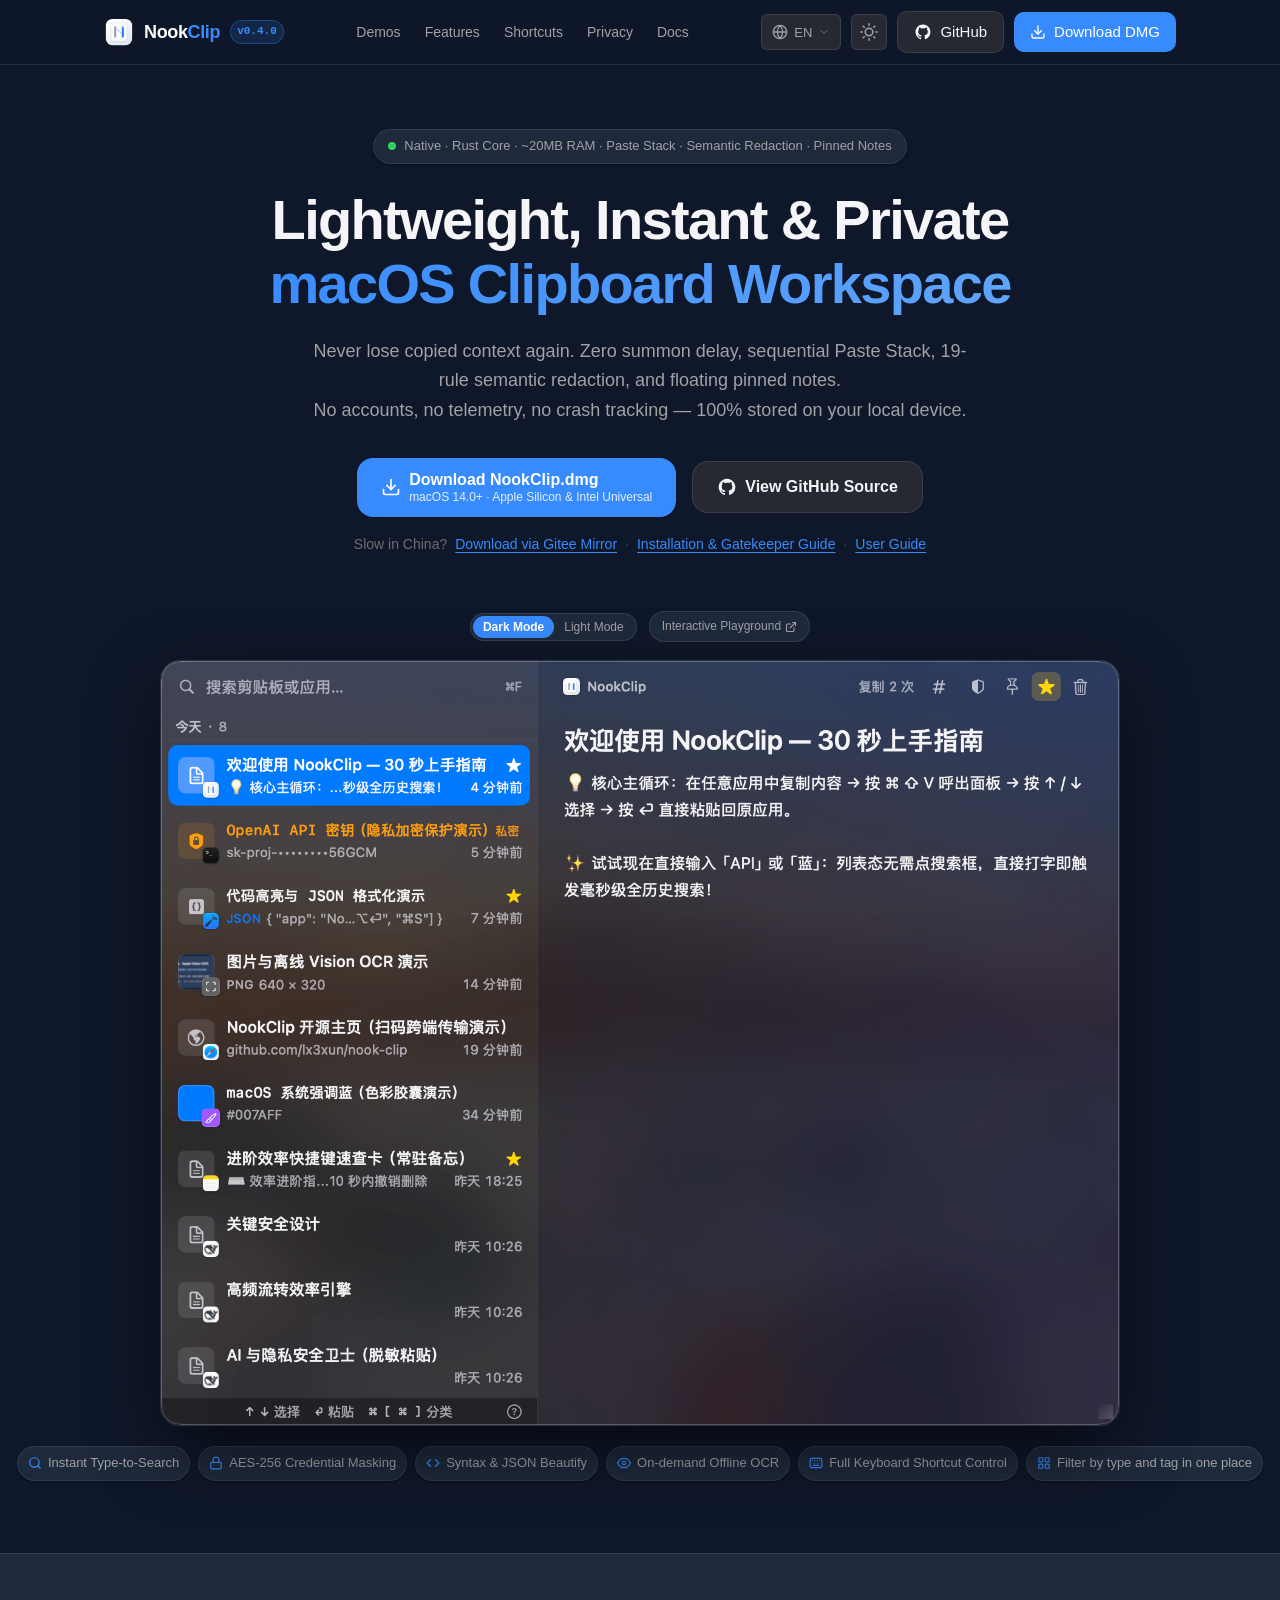
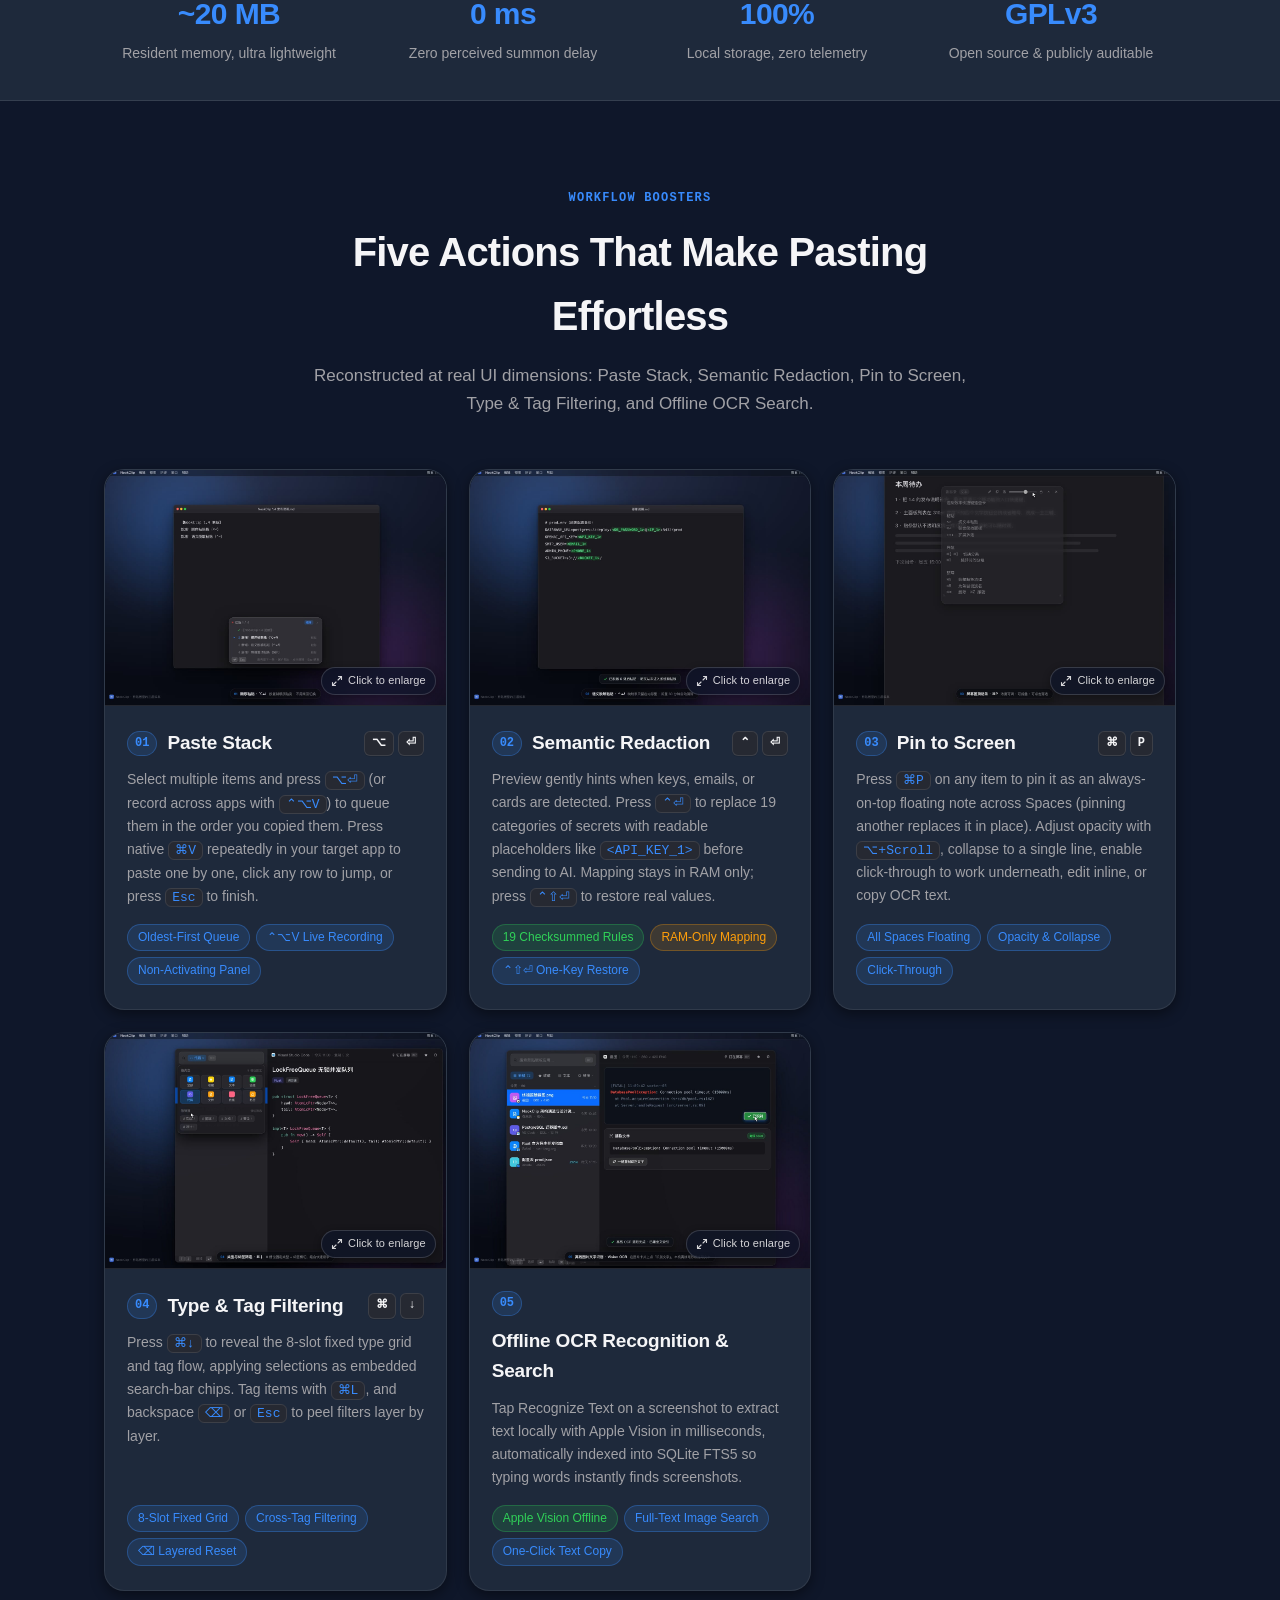
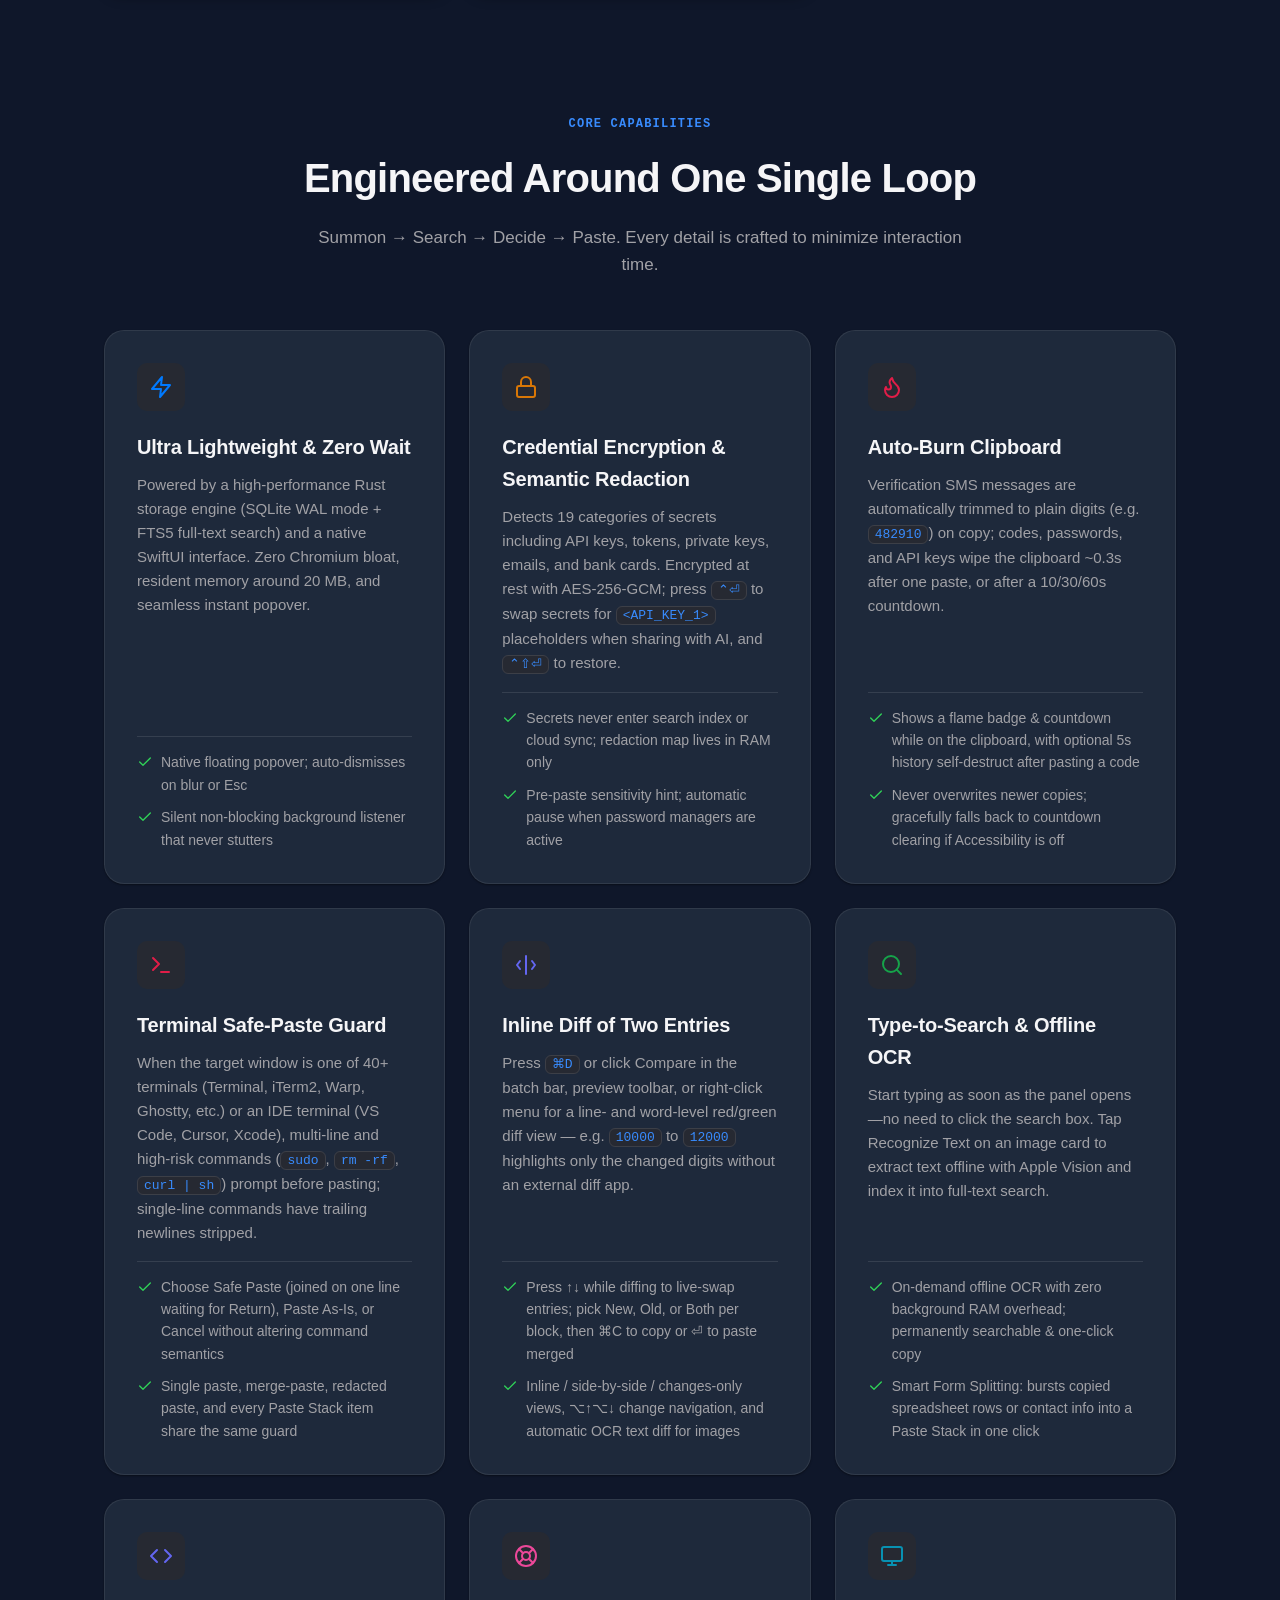
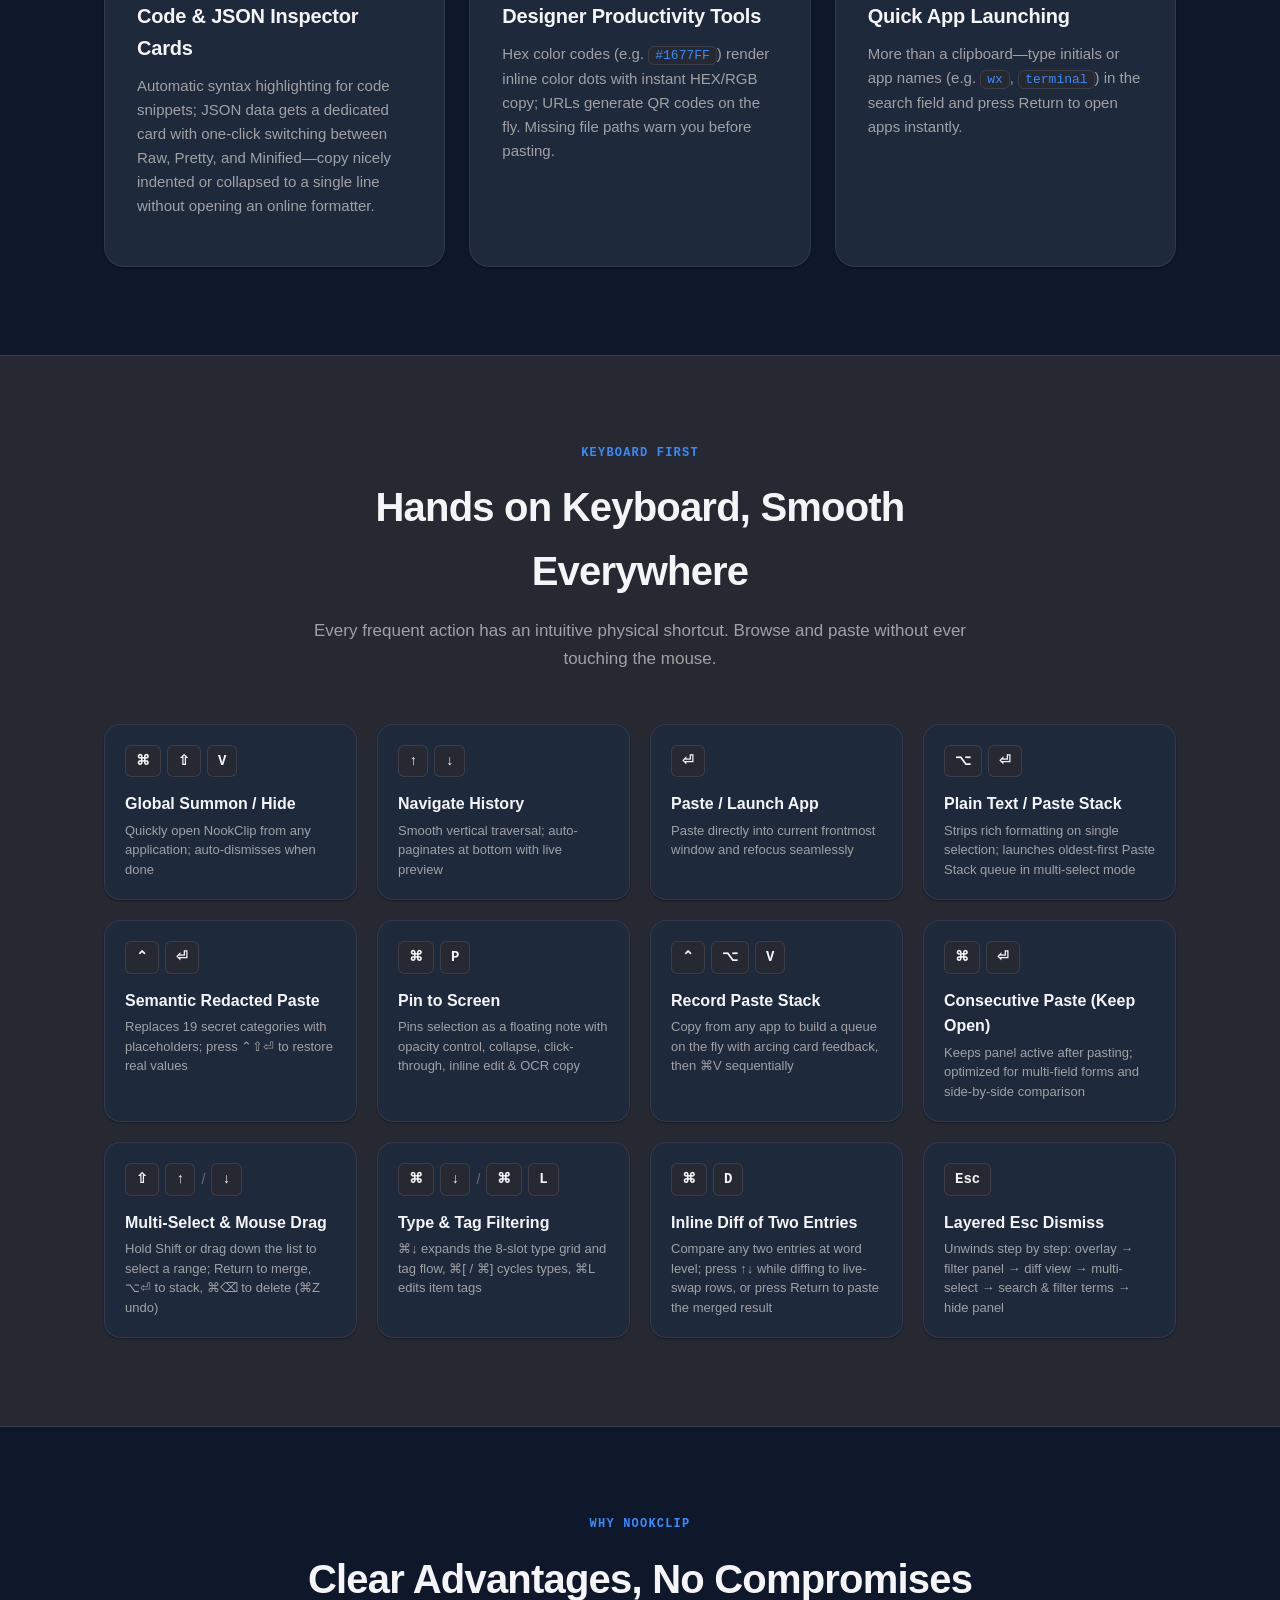
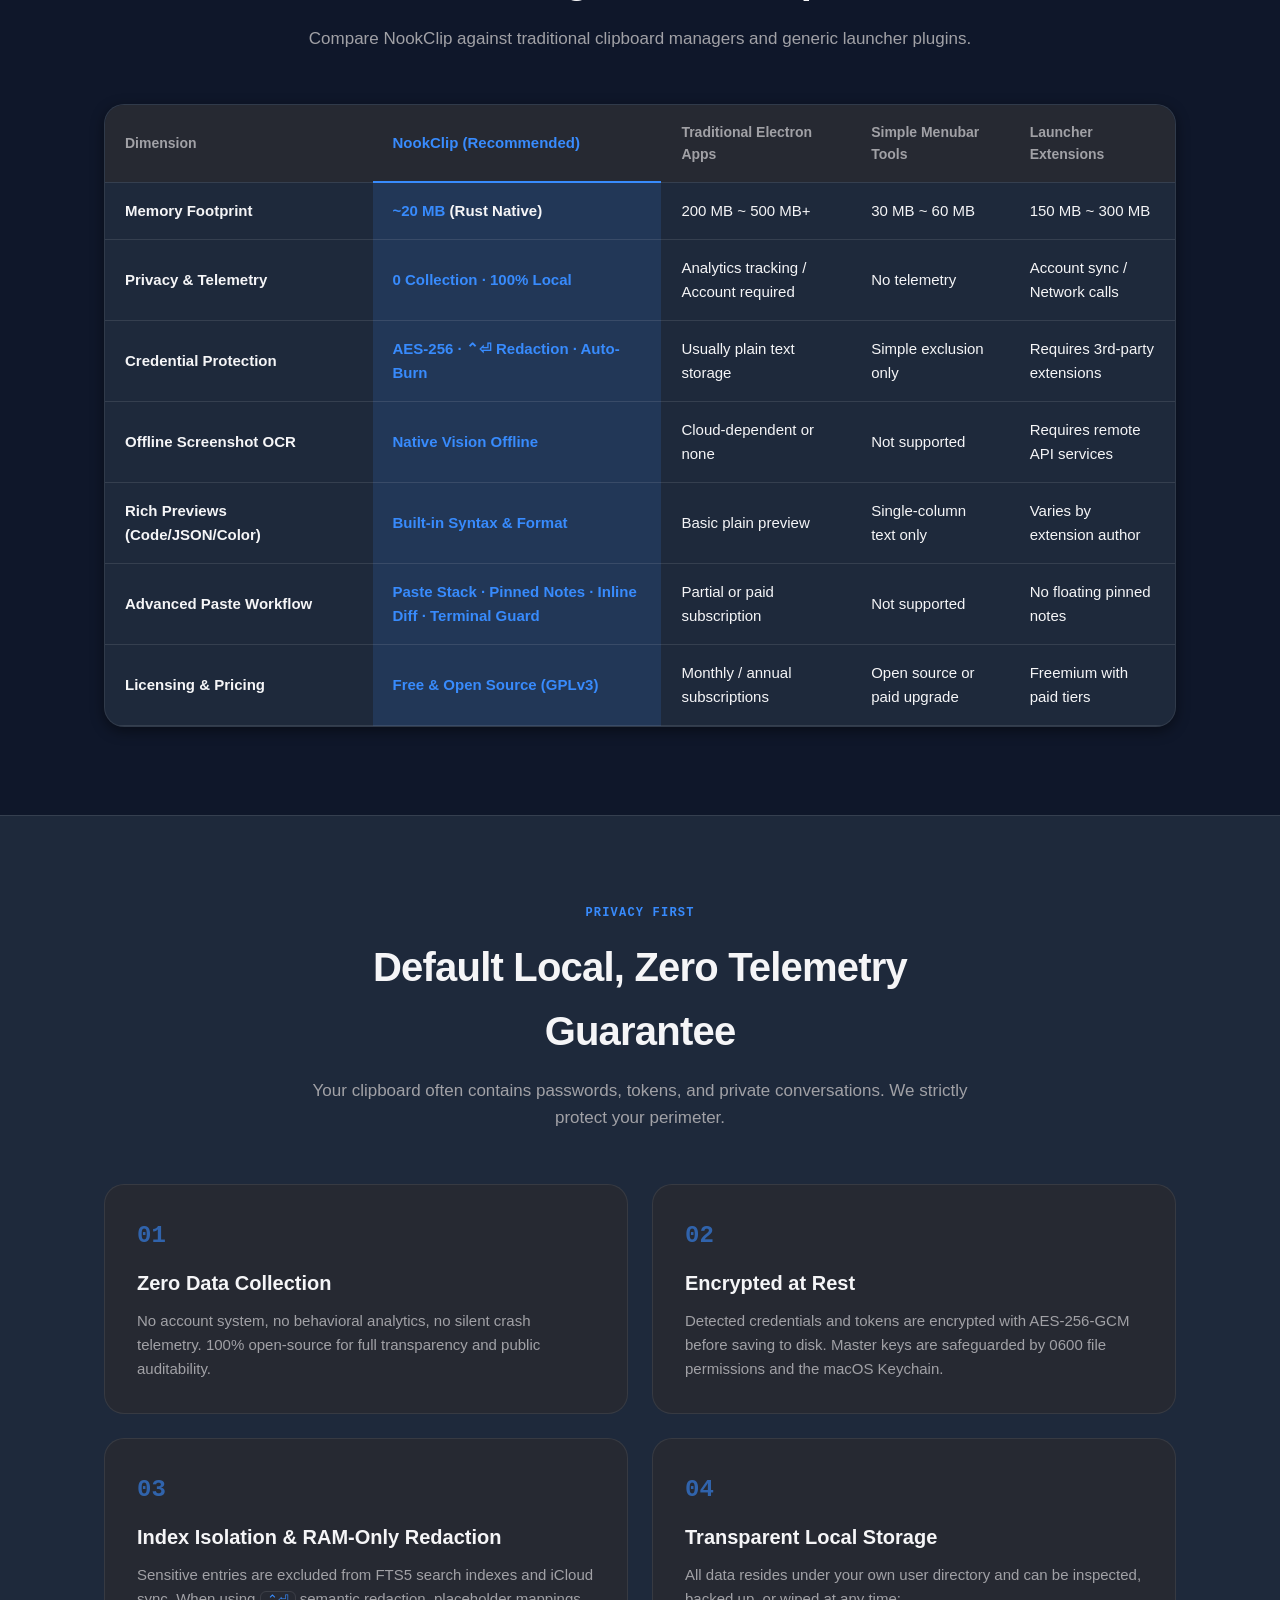
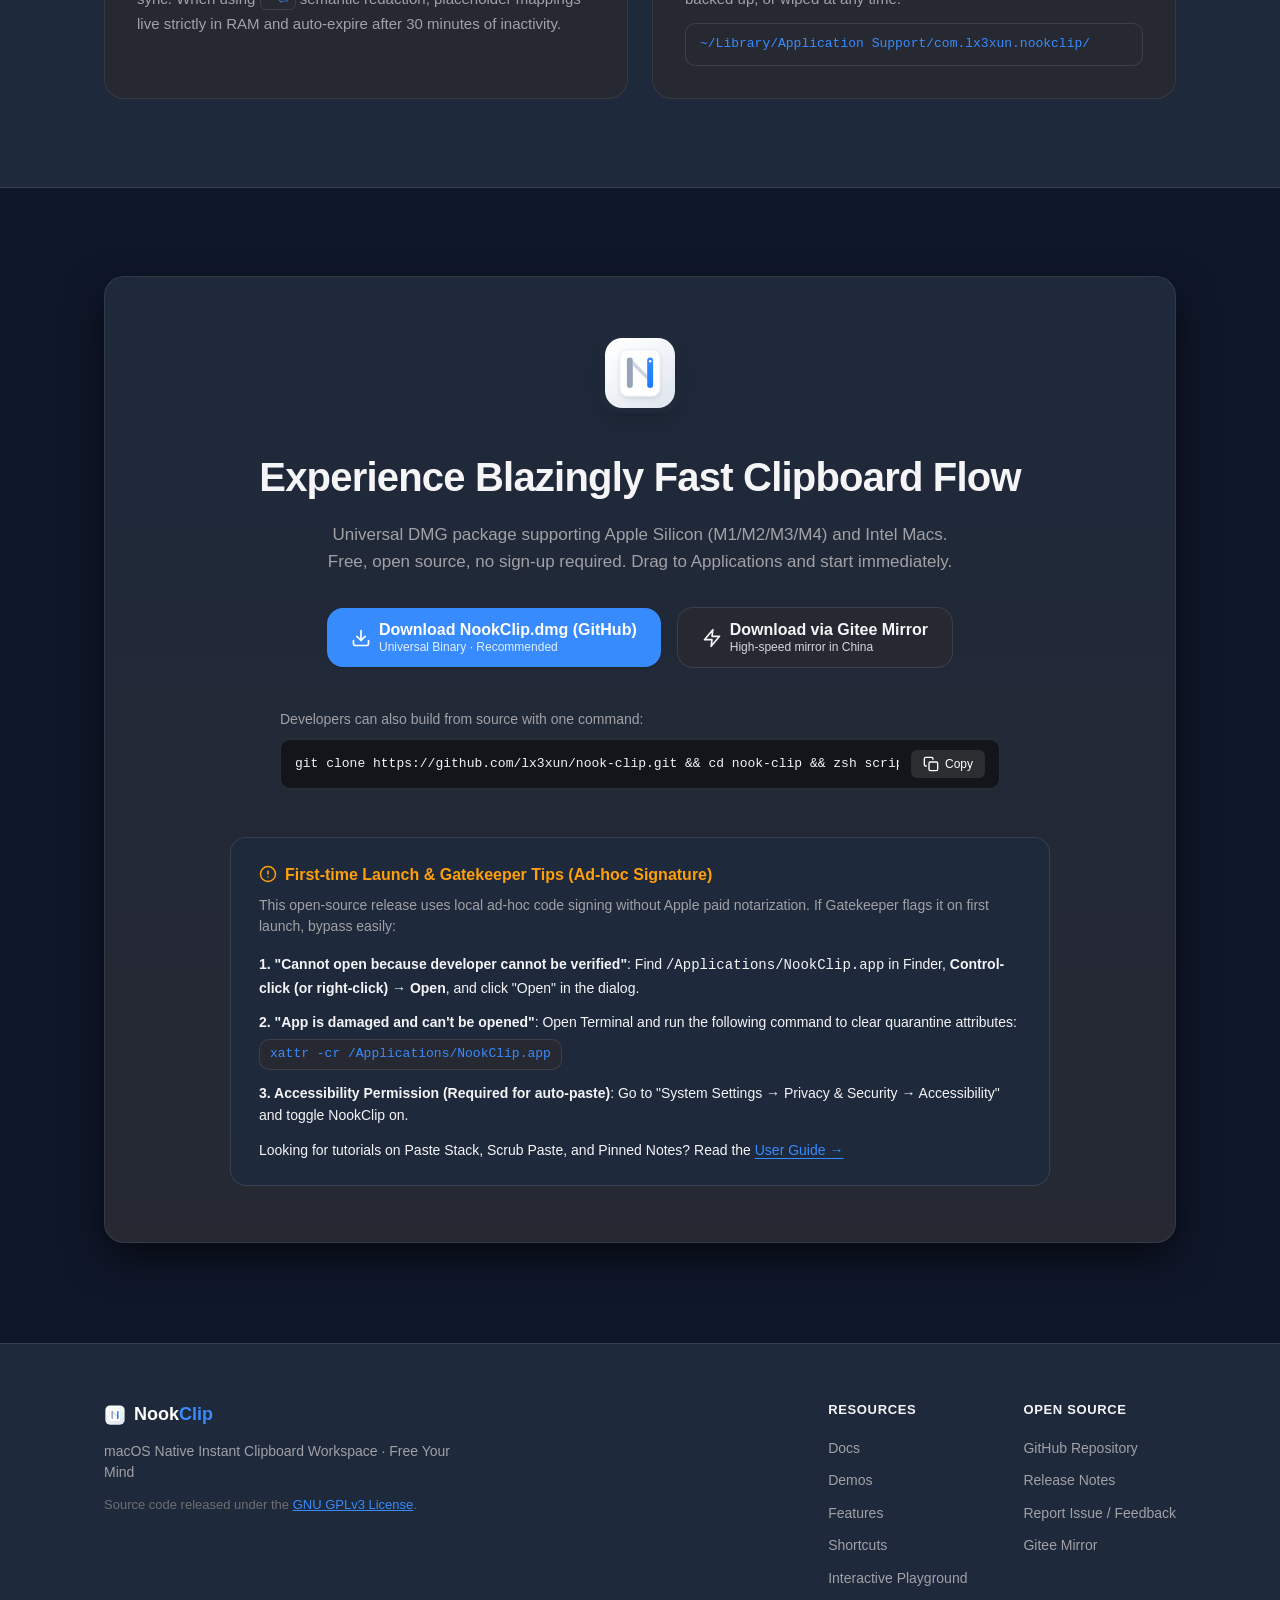
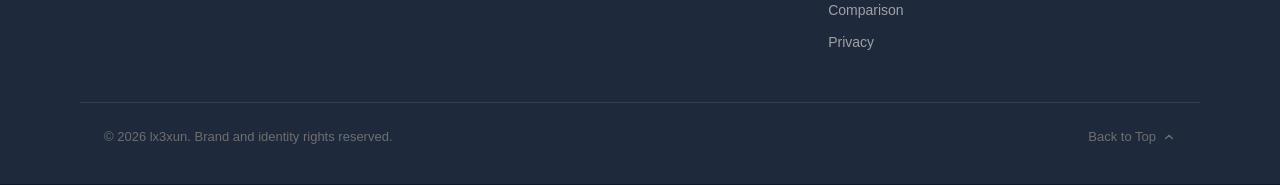
==== commit c42387db: "docs: 补齐三语使用文档体系、更新落地页与多语言说明" ====
--- a/site/index.html
+++ b/site/index.html
@@ -24,7 +24,7 @@
 
   <!-- 静态资源加版本戳：本地/预览站常开缓存，改完 CSS/JS 后若 URL 不变，
        浏览器会一直用旧副本（本次就踩到旧 style.scss 缓存导致改动"看不见"） -->
-  <link rel="stylesheet" href="style.css?v=20261026_1">
+  <link rel="stylesheet" href="style.css?v=20261028_1">
 </head>
 <body>
   <!-- 页面顶部导航栏 -->
@@ -42,9 +42,8 @@
           <li><a href="#demos" class="nav-link" data-i18n="nav_demos">动态演示</a></li>
           <li><a href="#features" class="nav-link" data-i18n="nav_features">功能介绍</a></li>
           <li><a href="#shortcuts" class="nav-link" data-i18n="nav_shortcuts">快捷键流</a></li>
-          <li><a href="#comparison" class="nav-link" data-i18n="nav_comparison">工具对比</a></li>
           <li><a href="#privacy" class="nav-link" data-i18n="nav_privacy">隐私安全</a></li>
-          <li><a href="#download" class="nav-link" data-i18n="nav_download">下载安装</a></li>
+          <li><a href="docs/" class="nav-link" data-i18n="nav_docs">使用文档</a></li>
         </ul>
       </nav>
 
@@ -141,6 +140,7 @@
           <li><a href="#demos" class="mobile-nav-link" data-i18n="nav_demos">动态演示</a></li>
           <li><a href="#features" class="mobile-nav-link" data-i18n="nav_features">功能介绍</a></li>
           <li><a href="#shortcuts" class="mobile-nav-link" data-i18n="nav_shortcuts">快捷键流</a></li>
+          <li><a href="docs/" class="mobile-nav-link" data-i18n="nav_docs">使用文档</a></li>
           <li><a href="#comparison" class="mobile-nav-link" data-i18n="nav_comparison">工具对比</a></li>
           <li><a href="#privacy" class="mobile-nav-link" data-i18n="nav_privacy">隐私安全</a></li>
           <li><a href="#download" class="mobile-nav-link" data-i18n="nav_download">下载安装</a></li>
@@ -210,6 +210,8 @@
           <a href="https://gitee.com/lx3xun/nook-clip/releases" target="_blank" rel="noopener noreferrer" class="link-inline" data-i18n="hero_gitee_link">前往 Gitee 镜像加速下载</a>
           <span class="divider">·</span>
           <a href="#install-guide" class="link-inline" data-i18n="hero_guide_link">首次安装与权限说明</a>
+          <span class="divider">·</span>
+          <a href="docs/" class="link-inline" data-i18n="hero_docs_link">完整使用文档</a>
         </div>
 
         <!-- 产品交互预览区 -->
@@ -483,8 +485,80 @@
             </ul>
           </article>
 
+          <!-- 卡片 9: 粘完即焚 -->
+          <article class="bento-card bento-wide">
+            <div class="card-icon-wrapper text-rose">
+              <svg width="24" height="24" viewBox="0 0 24 24" fill="none" stroke="currentColor" stroke-width="2" stroke-linecap="round" stroke-linejoin="round" aria-hidden="true">
+                <path d="M8.5 14.5A2.5 2.5 0 0 0 11 12c0-1.38-.5-2-1-3-1.072-2.143-.224-4.054 2-6 .5 2.5 2 4.9 4 6.5 2 1.6 3 3.5 3 5.5a7 7 0 1 1-14 0c0-1.153.433-2.294 1-3a2.5 2.5 0 0 0 2.5 2.5z"></path>
+              </svg>
+            </div>
+            <h3 class="card-title" data-i18n="card9_title">粘完即焚</h3>
+            <p class="card-desc" data-i18n="card9_desc">
+              复制验证码短信时，剪贴板自动提纯为纯数字（如 <code class="code-tag">482910</code>），<code>⌘V</code> 直接粘出验证码；验证码、密码、API 密钥等敏感内容粘贴一次后约 0.3 秒自动清空剪贴板，未粘贴则按 10/30/60 秒倒计时擦除。
+            </p>
+            <ul class="feature-checklist">
+              <li>
+                <svg width="16" height="16" viewBox="0 0 24 24" fill="none" stroke="currentColor" stroke-width="2" stroke-linecap="round" stroke-linejoin="round" aria-hidden="true"><polyline points="20 6 9 17 4 12"></polyline></svg>
+                <span data-i18n="card9_check1">驻留剪贴板时显示火焰徽章与倒计时，可选开启「验证码粘完 5 秒从历史彻底销毁」</span>
+              </li>
+              <li>
+                <svg width="16" height="16" viewBox="0 0 24 24" fill="none" stroke="currentColor" stroke-width="2" stroke-linecap="round" stroke-linejoin="round" aria-hidden="true"><polyline points="20 6 9 17 4 12"></polyline></svg>
+                <span data-i18n="card9_check2">已复制新内容时不会误擦；无辅助功能权限时自动退化为倒计时擦除，不弹窗打扰</span>
+              </li>
+            </ul>
+          </article>
+
+          <!-- 卡片 7: 终端安全粘贴护栏 -->
+          <article class="bento-card bento-wide">
+            <div class="card-icon-wrapper text-rose">
+              <svg width="24" height="24" viewBox="0 0 24 24" fill="none" stroke="currentColor" stroke-width="2" stroke-linecap="round" stroke-linejoin="round" aria-hidden="true">
+                <polyline points="4 17 10 11 4 5"></polyline>
+                <line x1="12" y1="19" x2="20" y2="19"></line>
+              </svg>
+            </div>
+            <h3 class="card-title" data-i18n="card7_title">终端安全粘贴护栏</h3>
+            <p class="card-desc" data-i18n="card7_desc">
+              识别到目标窗口是 Terminal、iTerm2、Warp、Ghostty 等 40+ 款终端或 VS Code、Cursor 等内置终端时，多行命令与 <code class="code-tag">sudo</code>、<code class="code-tag">rm -rf</code>、<code class="code-tag">curl | sh</code> 等高危指令会先弹窗确认；单行普通命令自动去掉末尾回车，不会一贴就执行。
+            </p>
+            <ul class="feature-checklist">
+              <li>
+                <svg width="16" height="16" viewBox="0 0 24 24" fill="none" stroke="currentColor" stroke-width="2" stroke-linecap="round" stroke-linejoin="round" aria-hidden="true"><polyline points="20 6 9 17 4 12"></polyline></svg>
+                <span data-i18n="card7_check1">可选「安全粘贴（串成单行等你按 Return）/ 原样粘贴 / 取消」，绝不强行改写命令语义</span>
+              </li>
+              <li>
+                <svg width="16" height="16" viewBox="0 0 24 24" fill="none" stroke="currentColor" stroke-width="2" stroke-linecap="round" stroke-linejoin="round" aria-hidden="true"><polyline points="20 6 9 17 4 12"></polyline></svg>
+                <span data-i18n="card7_check2">单条粘贴、批量合并、脱敏粘贴与顺序粘贴栈里的每一条都走同一套护栏</span>
+              </li>
+            </ul>
+          </article>
+
+          <!-- 卡片 8: 两条记录行内对比 -->
+          <article class="bento-card bento-wide">
+            <div class="card-icon-wrapper text-indigo">
+              <svg width="24" height="24" viewBox="0 0 24 24" fill="none" stroke="currentColor" stroke-width="2" stroke-linecap="round" stroke-linejoin="round" aria-hidden="true">
+                <line x1="12" y1="3" x2="12" y2="21"></line>
+                <polyline points="6 8 3 12 6 16"></polyline>
+                <polyline points="18 8 21 12 18 16"></polyline>
+              </svg>
+            </div>
+            <h3 class="card-title" data-i18n="card8_title">两条记录行内对比</h3>
+            <p class="card-desc" data-i18n="card8_desc">
+              按 <code>⌘D</code> 或点多选底栏、预览顶栏、右键菜单的「对比」，右侧预览区即刻呈现行级与字词级红绿差异视图——如金额 <code class="code-tag">10000</code> 改 <code class="code-tag">12000</code> 只标数字，无需再打开对比软件来回粘贴。
+            </p>
+            <ul class="feature-checklist">
+              <li>
+                <svg width="16" height="16" viewBox="0 0 24 24" fill="none" stroke="currentColor" stroke-width="2" stroke-linecap="round" stroke-linejoin="round" aria-hidden="true"><polyline points="20 6 9 17 4 12"></polyline></svg>
+                <span data-i18n="card8_check1">对比中按 ↑↓ 可实时切换记录；逐块选保留新 / 旧 / 都留，⌘C 复制或 ⏎ 直接贴出合并版</span>
+              </li>
+              <li>
+                <svg width="16" height="16" viewBox="0 0 24 24" fill="none" stroke="currentColor" stroke-width="2" stroke-linecap="round" stroke-linejoin="round" aria-hidden="true"><polyline points="20 6 9 17 4 12"></polyline></svg>
+                <span data-i18n="card8_check2">支持行内 / 左右 / 只看差异三种视图，⌥↑⌥↓ 逐处跳转，图片自动比对 OCR 文字</span>
+              </li>
+            </ul>
+          </article>
+
           <!-- 卡片 3: 打字直搜与离线 OCR -->
-          <article class="bento-card">
+          <article class="bento-card bento-wide">
             <div class="card-icon-wrapper text-green">
               <svg width="24" height="24" viewBox="0 0 24 24" fill="none" stroke="currentColor" stroke-width="2" stroke-linecap="round" stroke-linejoin="round" aria-hidden="true">
                 <circle cx="11" cy="11" r="8"></circle>
@@ -493,8 +567,18 @@
             </div>
             <h3 class="card-title" data-i18n="card3_title">打字即搜与离线 OCR</h3>
             <p class="card-desc" data-i18n="card3_desc">
-              呼出面板后无需专门聚焦搜索框，直接敲击键盘即可实时搜索。基于系统原生 Vision 离线识别截图文字：在图片卡片上主动点一下「识别文字」，全文索引随之建立，之后就能直接搜截图里的报错信息，也能一键提取图内文字。
-            </p>
+              呼出面板后无需专门点击搜索框，直接敲击键盘即可实时检索。在图片卡片上点一下「识别文字」，系统原生 Vision 离线提取文字并写入全文索引，之后敲词就能直接搜出截图。
+            </p>
+            <ul class="feature-checklist">
+              <li>
+                <svg width="16" height="16" viewBox="0 0 24 24" fill="none" stroke="currentColor" stroke-width="2" stroke-linecap="round" stroke-linejoin="round" aria-hidden="true"><polyline points="20 6 9 17 4 12"></polyline></svg>
+                <span data-i18n="card3_check1">按需离线识别截图文字，平时零后台内存开销，识别后永久可搜、一键复制</span>
+              </li>
+              <li>
+                <svg width="16" height="16" viewBox="0 0 24 24" fill="none" stroke="currentColor" stroke-width="2" stroke-linecap="round" stroke-linejoin="round" aria-hidden="true"><polyline points="20 6 9 17 4 12"></polyline></svg>
+                <span data-i18n="card3_check2">连续填表智能拆解：复制表格或收件信息时，一键按字段拆入顺序粘贴栈逐格填入</span>
+              </li>
+            </ul>
           </article>
 
           <!-- 卡片 4: 开发者专属富预览 -->
@@ -670,6 +754,27 @@
             <div class="shortcut-info">
               <div class="shortcut-action" data-i18n="sc10_action">类型与标签筛选</div>
               <div class="shortcut-desc" data-i18n="sc10_desc">⌘↓ 展开 8 槽位类型网格与标签流，⌘[ / ⌘] 循环切类型，⌘L 快速为条目打标签</div>
+            </div>
+          </div>
+
+          <div class="shortcut-item">
+            <div class="shortcut-keys">
+              <kbd class="key-cap">⌘</kbd>
+              <kbd class="key-cap">D</kbd>
+            </div>
+            <div class="shortcut-info">
+              <div class="shortcut-action" data-i18n="sc11_action">两条记录行内对比</div>
+              <div class="shortcut-desc" data-i18n="sc11_desc">选中两条（或单选一条与最新记录）即刻字词级对比，对比中按 ↑↓ 可实时切换记录，回车直接贴出合并版</div>
+            </div>
+          </div>
+
+          <div class="shortcut-item">
+            <div class="shortcut-keys">
+              <kbd class="key-cap">Esc</kbd>
+            </div>
+            <div class="shortcut-info">
+              <div class="shortcut-action" data-i18n="sc12_action">分层智能返回</div>
+              <div class="shortcut-desc" data-i18n="sc12_desc">依次关闭浮层 → 收起筛选 → 退出对比 → 退出多选 → 清空搜索与筛选 → 收起面板，不怕误触丢失状态</div>
             </div>
           </div>
         </div>
@@ -745,7 +850,7 @@
               </tr>
               <tr>
                 <th scope="row" data-i18n="row6_dim">进阶粘贴工作流</th>
-                <td class="highlight-cell" data-i18n="row6_nook"><span class="badge-good">顺序粘贴栈 · 屏幕置顶贴条</span></td>
+                <td class="highlight-cell" data-i18n="row6_nook"><span class="badge-good">顺序粘贴栈 · 屏幕置顶贴条 · 行内对比</span></td>
                 <td data-i18n="row6_el">部分支持或需高价订阅</td>
                 <td data-i18n="row6_mb">不支持</td>
                 <td data-i18n="row6_la">无独立悬浮贴条</td>
@@ -887,6 +992,10 @@
               <div class="faq-step" data-i18n="faq_step3">
                 <strong>3. 辅助功能权限（自动粘贴必需）</strong>：前往「系统设置 → 隐私与安全性 → 辅助功能」勾选开启 NookClip。
               </div>
+              <div class="faq-step">
+                <span data-i18n="faq_docs_more">想了解顺序粘贴、脱敏还原与屏幕贴条等更多进阶技巧？查看</span>
+                <a href="docs/" class="link-inline"><span data-i18n="hero_docs_link">完整使用文档</span> →</a>
+              </div>
             </div>
           </div>
         </div>
@@ -912,6 +1021,7 @@
         <div class="footer-col">
           <div class="col-head" data-i18n="footer_nav_head">资源导航</div>
           <ul>
+            <li><a href="docs/" data-i18n="nav_docs">使用文档</a></li>
             <li><a href="#demos" data-i18n="nav_demos">动态演示</a></li>
             <li><a href="#features" data-i18n="nav_features">功能介绍</a></li>
             <li><a href="#shortcuts" data-i18n="nav_shortcuts">快捷键指南</a></li>
@@ -1023,7 +1133,7 @@
     </div>
   </div>
 
-  <script src="i18n.js?v=20261026_1"></script>
-  <script src="main.js?v=20261026_1"></script>
+  <script src="i18n.js?v=20261028_1"></script>
+  <script src="main.js?v=20261028_1"></script>
 </body>
 </html>
--- a/site/style.css
+++ b/site/style.css
@@ -295,6 +295,8 @@
   display: flex;
   align-items: center;
   gap: 10px;
+  flex-shrink: 0;
+  white-space: nowrap;
 }
 
 .brand-logo {
@@ -344,13 +346,15 @@
   display: flex;
   align-items: center;
   list-style: none;
-  gap: 28px;
+  gap: 24px;
+  flex-wrap: nowrap;
 }
 
 .nav-link {
   font-size: 0.875rem;
   color: var(--text-secondary);
   font-weight: 500;
+  white-space: nowrap;
 }
 
 .nav-link:hover {
@@ -360,7 +364,19 @@
 .header-actions {
   display: flex;
   align-items: center;
-  gap: 12px;
+  gap: 10px;
+  flex-shrink: 0;
+}
+@media (max-width: 1060px) {
+  .site-nav .nav-list {
+    gap: 16px;
+  }
+  .header-actions .nav-github .btn-text {
+    display: none;
+  }
+  .header-actions .nav-github {
+    padding: 8px 10px;
+  }
 }
 
 /* 语言切换菜单 */
@@ -1244,22 +1260,21 @@
   .bento-card {
     padding: 32px;
   }
+  .bento-card:first-child {
+    grid-column: span 2;
+  }
 }
 
 @media (min-width: 1080px) {
   .features-bento {
     grid-template-columns: repeat(3, 1fr);
   }
+  .bento-card,
+  .bento-card:first-child,
   .bento-wide {
-    grid-column: span 3;
+    grid-column: span 1;
     display: flex;
     flex-direction: column;
-  }
-  .bento-wide:first-child {
-    grid-column: span 2;
-  }
-  .bento-wide:nth-child(2) {
-    grid-column: span 1;
   }
 }
 
@@ -1280,6 +1295,7 @@
 .text-indigo { color: #6366F1; }
 .text-pink { color: #EC4899; }
 .text-cyan { color: #0891B2; }
+.text-rose { color: #E11D48; }
 
 .card-title {
   font-size: 1.25rem;
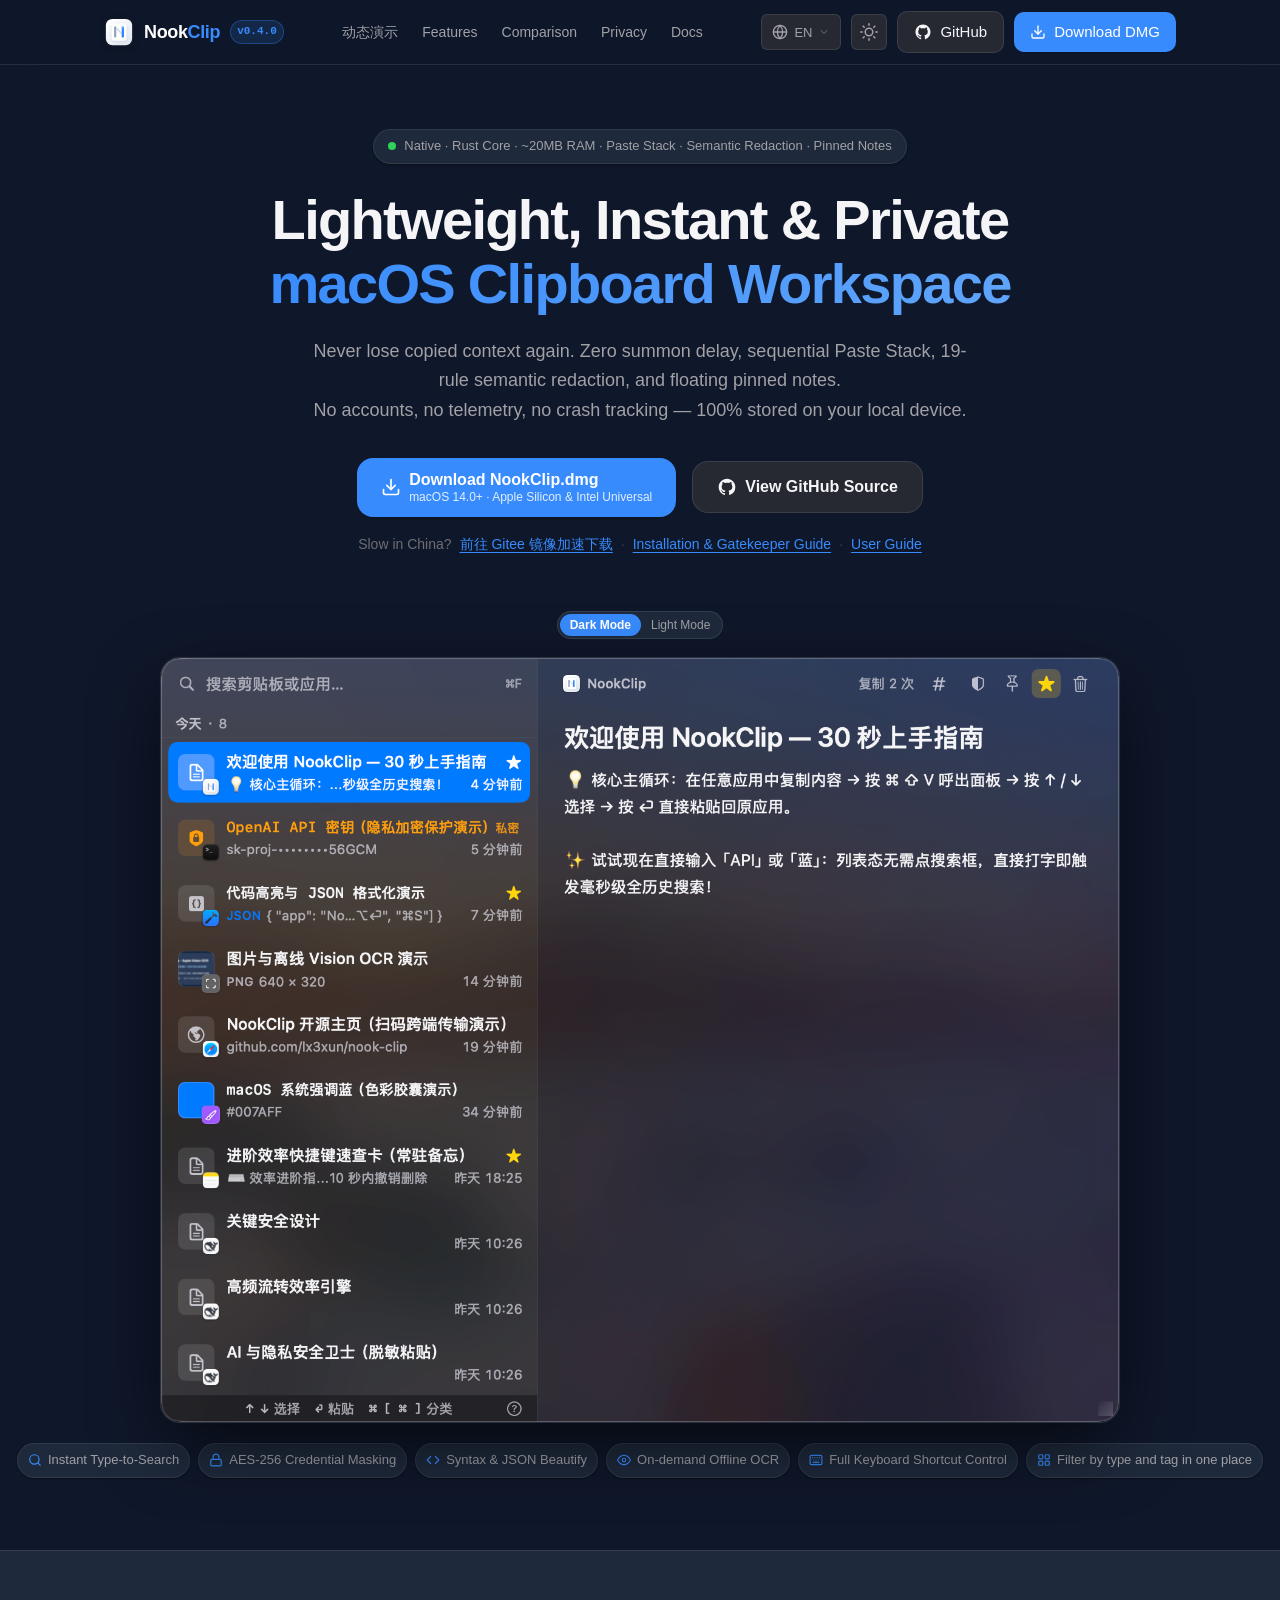
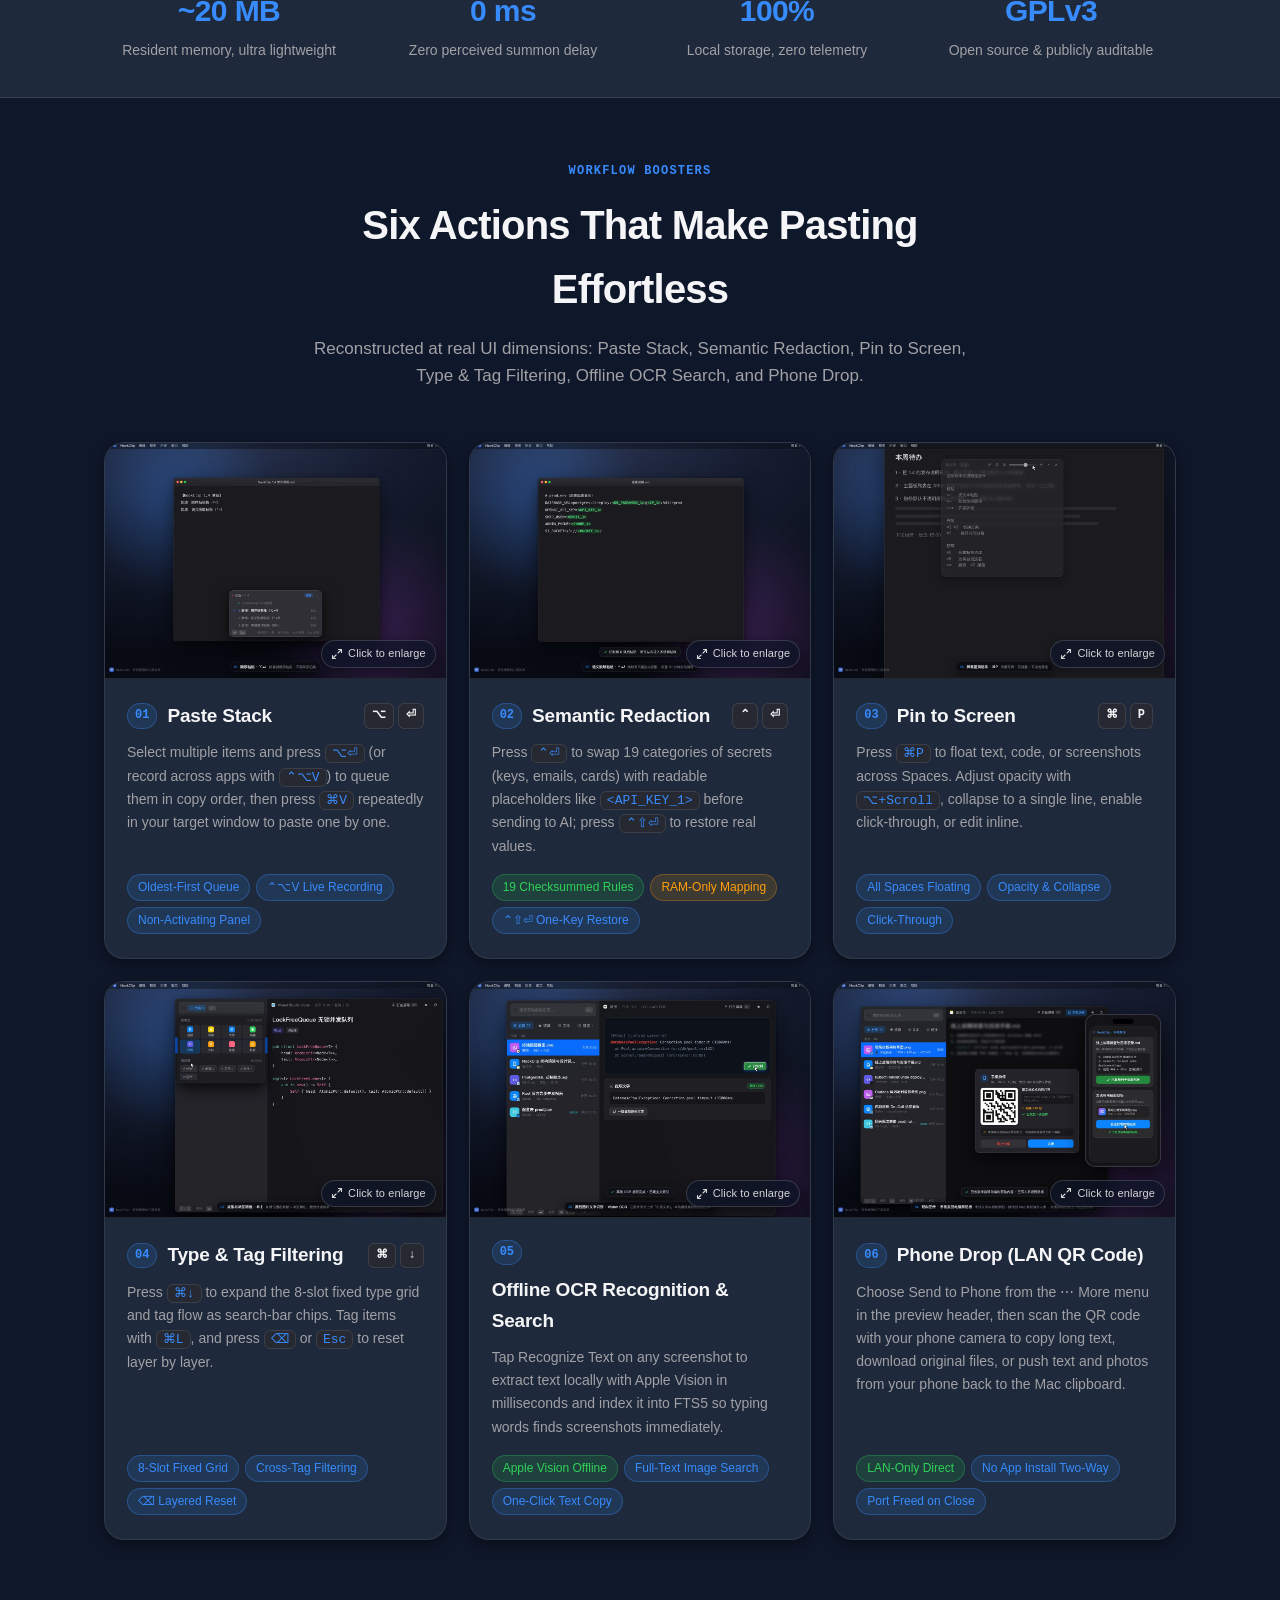
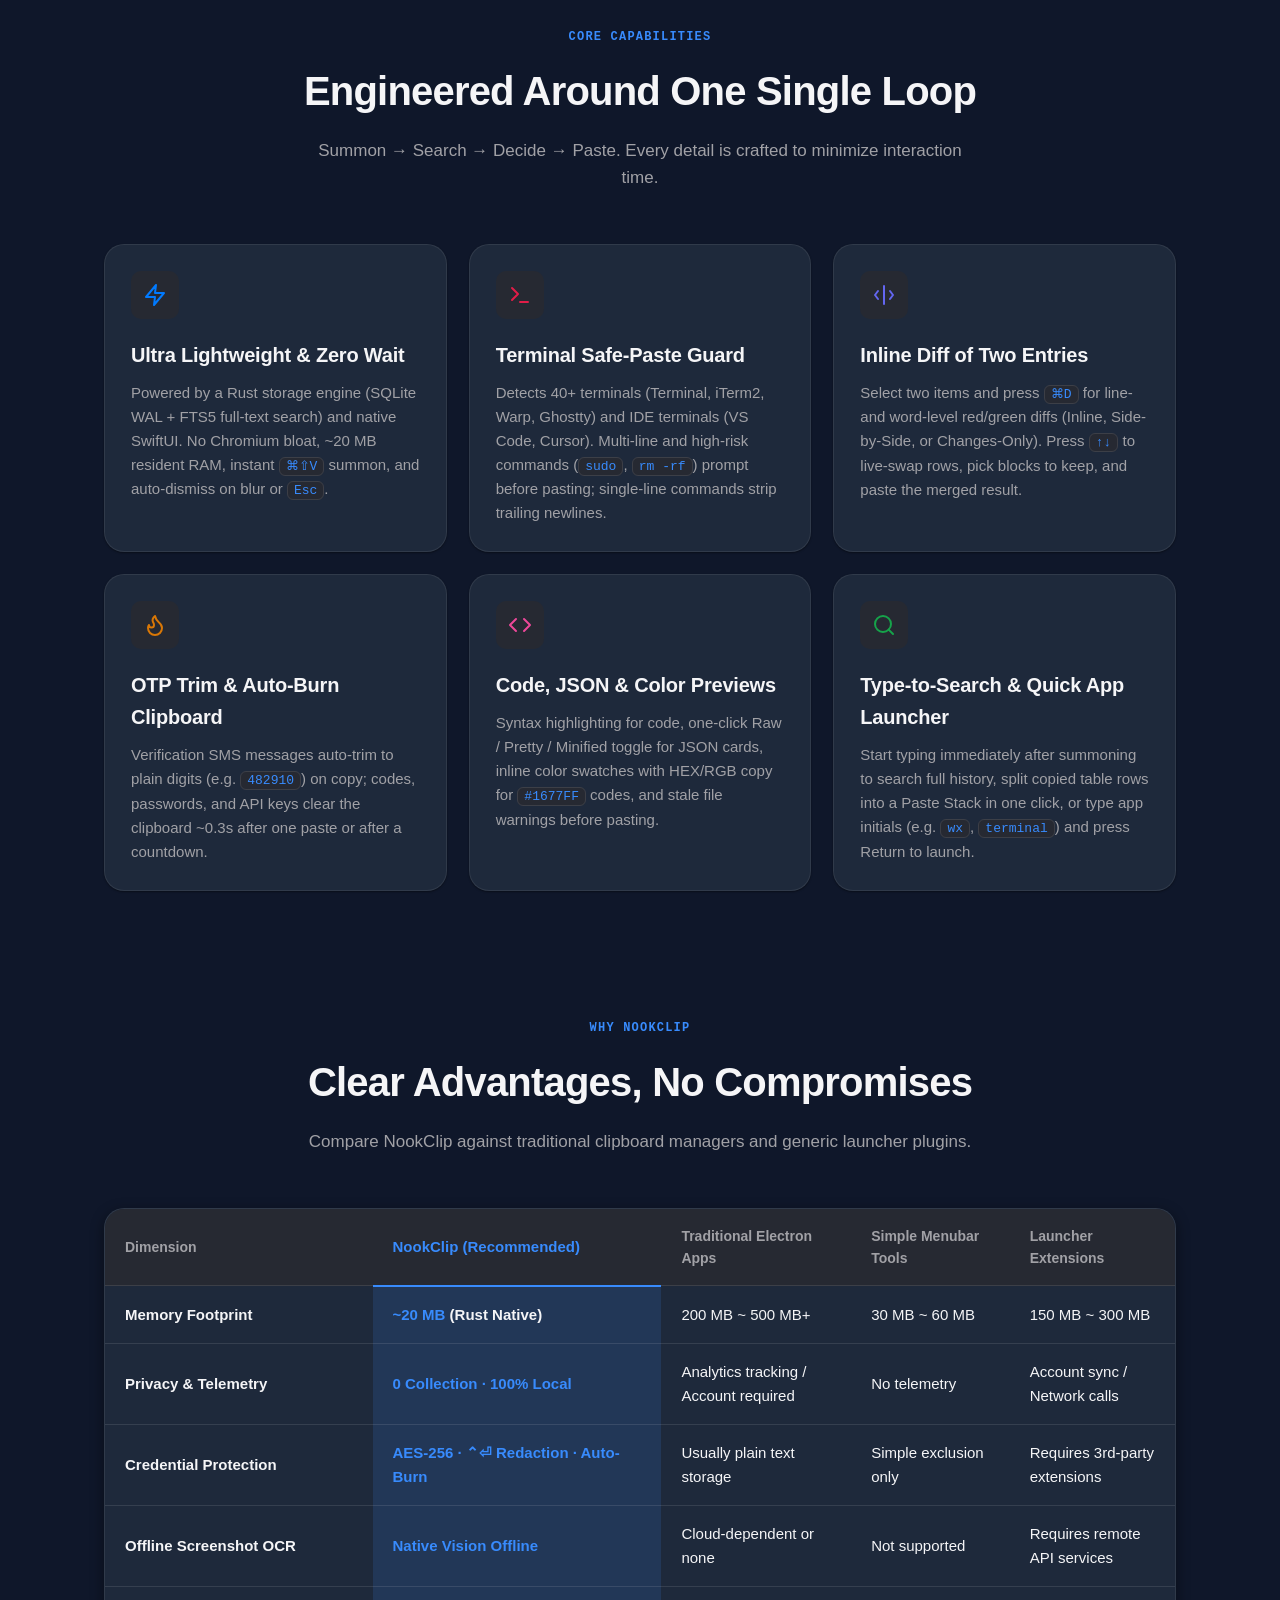
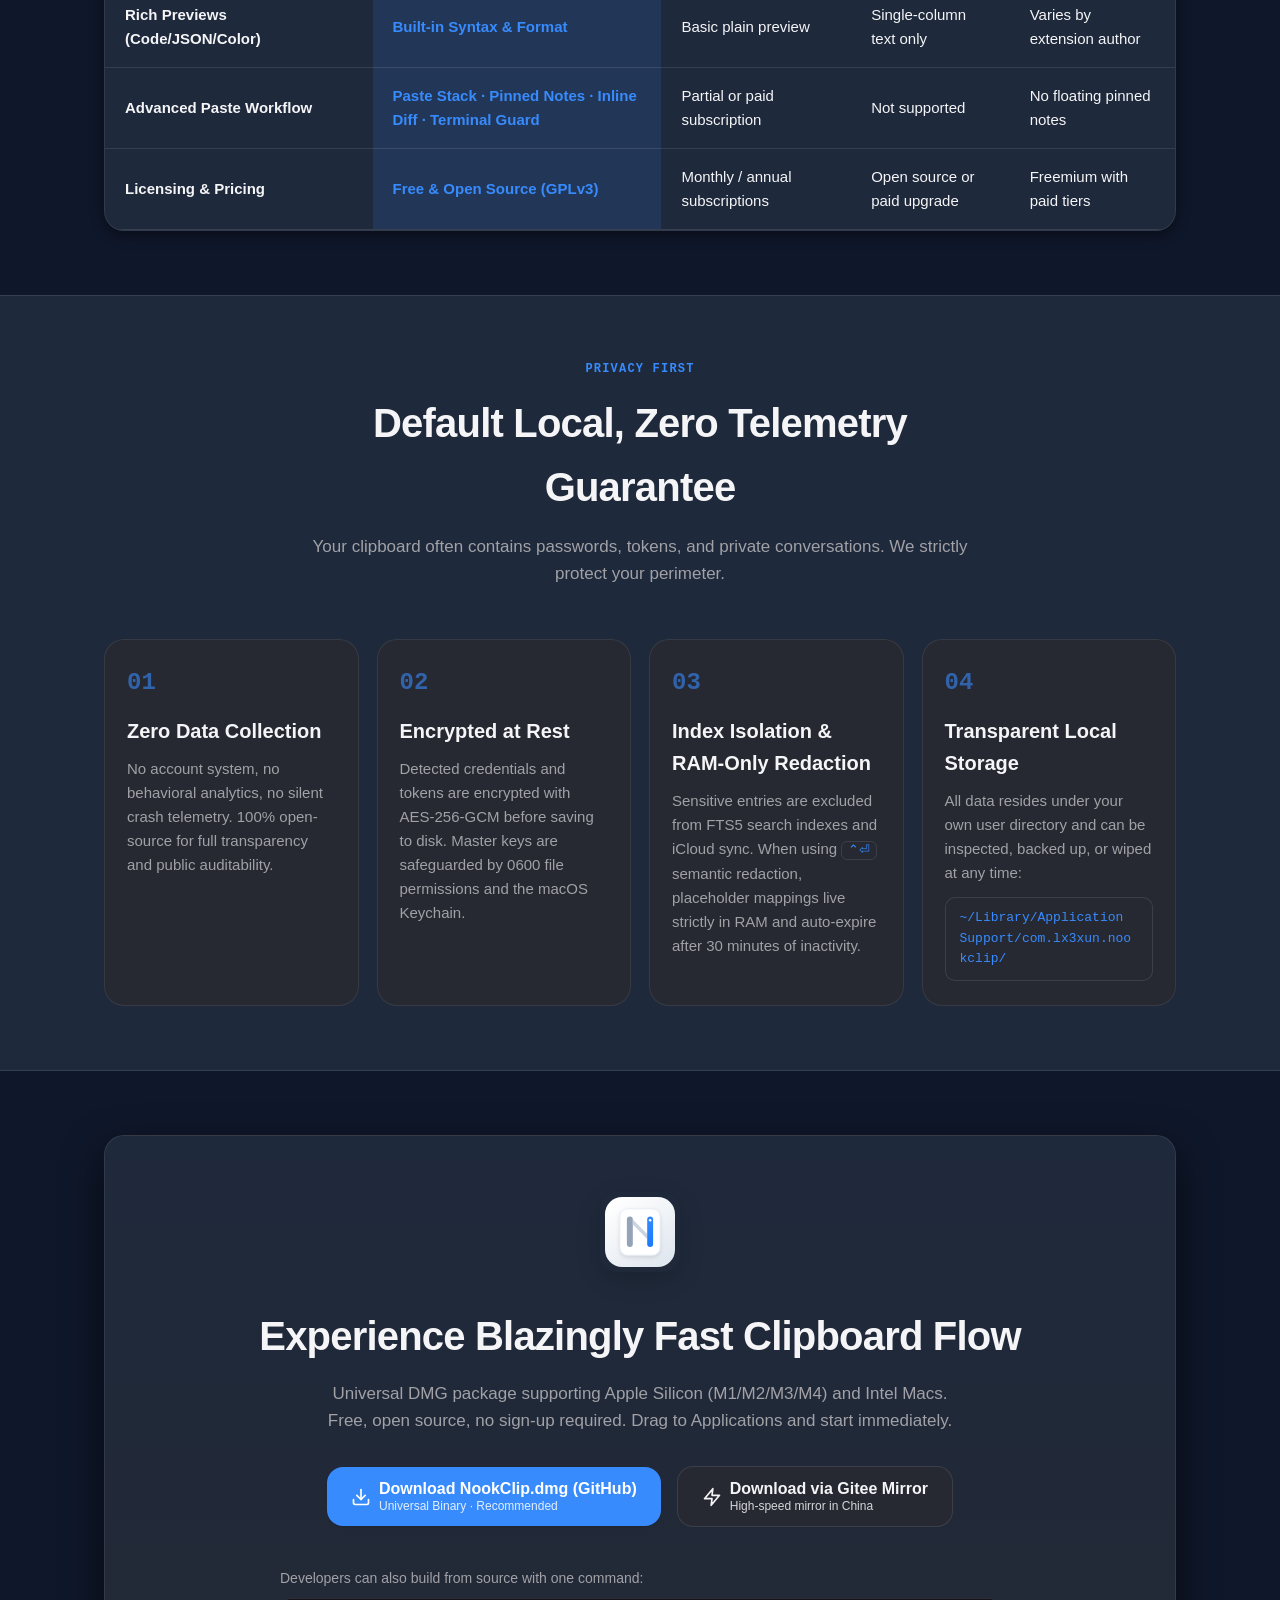
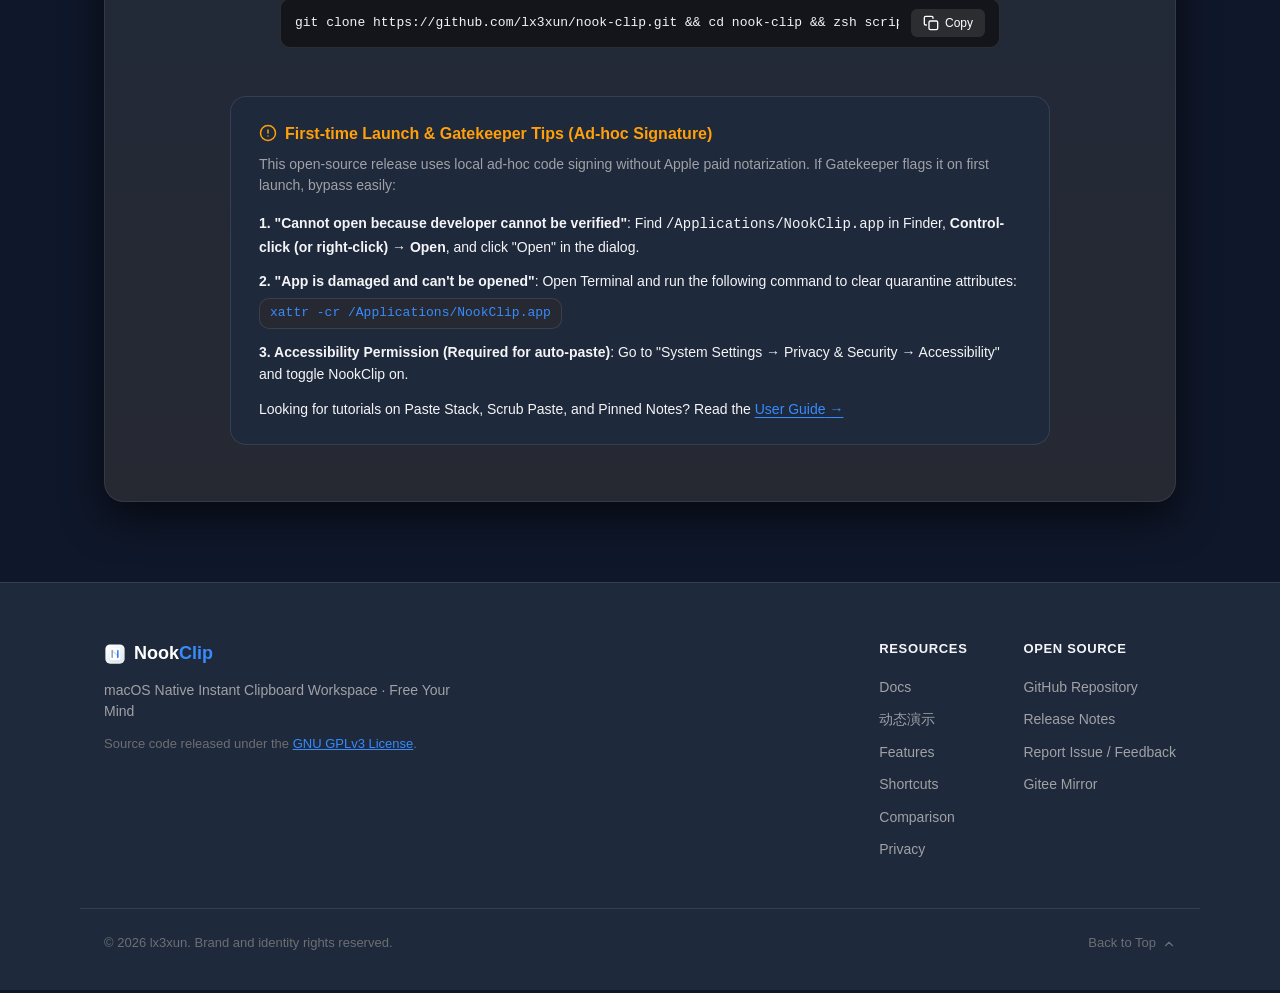
==== commit 60027e99: "feat(landrop): 实现局域网扫码免安装双向互传，精简预览工具栏并闭环三语交付 - 局域网双向互传（Phone Drop）：   - 新增 LanQuickDropServer：纯 Swif" ====
--- a/site/index.html
+++ b/site/index.html
@@ -24,7 +24,7 @@
 
   <!-- 静态资源加版本戳：本地/预览站常开缓存，改完 CSS/JS 后若 URL 不变，
        浏览器会一直用旧副本（本次就踩到旧 style.scss 缓存导致改动"看不见"） -->
-  <link rel="stylesheet" href="style.css?v=20261028_1">
+  <link rel="stylesheet" href="style.css?v=20261028_2">
 </head>
 <body>
   <!-- 页面顶部导航栏 -->
@@ -40,8 +40,8 @@
       <nav class="site-nav" aria-label="网站主要导航">
         <ul class="nav-list">
           <li><a href="#demos" class="nav-link" data-i18n="nav_demos">动态演示</a></li>
-          <li><a href="#features" class="nav-link" data-i18n="nav_features">功能介绍</a></li>
-          <li><a href="#shortcuts" class="nav-link" data-i18n="nav_shortcuts">快捷键流</a></li>
+          <li><a href="#features" class="nav-link" data-i18n="nav_features">核心能力</a></li>
+          <li><a href="#comparison" class="nav-link" data-i18n="nav_comparison">方案对比</a></li>
           <li><a href="#privacy" class="nav-link" data-i18n="nav_privacy">隐私安全</a></li>
           <li><a href="docs/" class="nav-link" data-i18n="nav_docs">使用文档</a></li>
         </ul>
@@ -138,11 +138,10 @@
       <nav class="mobile-nav-inner" aria-label="移动端网站导航">
         <ul class="mobile-nav-list">
           <li><a href="#demos" class="mobile-nav-link" data-i18n="nav_demos">动态演示</a></li>
-          <li><a href="#features" class="mobile-nav-link" data-i18n="nav_features">功能介绍</a></li>
-          <li><a href="#shortcuts" class="mobile-nav-link" data-i18n="nav_shortcuts">快捷键流</a></li>
+          <li><a href="#features" class="mobile-nav-link" data-i18n="nav_features">核心能力</a></li>
+          <li><a href="#comparison" class="mobile-nav-link" data-i18n="nav_comparison">方案对比</a></li>
+          <li><a href="#privacy" class="mobile-nav-link" data-i18n="nav_privacy">隐私安全</a></li>
           <li><a href="docs/" class="mobile-nav-link" data-i18n="nav_docs">使用文档</a></li>
-          <li><a href="#comparison" class="mobile-nav-link" data-i18n="nav_comparison">工具对比</a></li>
-          <li><a href="#privacy" class="mobile-nav-link" data-i18n="nav_privacy">隐私安全</a></li>
           <li><a href="#download" class="mobile-nav-link" data-i18n="nav_download">下载安装</a></li>
           <li><a href="https://github.com/lx3xun/nook-clip" target="_blank" rel="noopener noreferrer" class="mobile-nav-link" data-i18n="footer_repo">GitHub 仓库</a></li>
         </ul>
@@ -225,10 +224,6 @@
                 浅色模式
               </button>
             </div>
-            <a href="playground.html" class="fullscreen-playground-link" target="_blank" rel="noopener noreferrer">
-              <span data-i18n="nav_playground">在线交互测试台</span>
-              <svg width="12" height="12" viewBox="0 0 24 24" fill="none" stroke="currentColor" stroke-width="2.2" stroke-linecap="round" stroke-linejoin="round" aria-hidden="true"><path d="M18 13v6a2 2 0 0 1-2 2H5a2 2 0 0 1-2-2V8a2 2 0 0 1 2-2h6"></path><polyline points="15 3 21 3 21 9"></polyline><line x1="10" y1="14" x2="21" y2="3"></line></svg>
-            </a>
           </div>
 
           <!-- 原生界面超清截图展示窗 -->
@@ -295,8 +290,8 @@
       <div class="container">
         <div class="section-header">
           <div class="section-kicker" data-i18n="demos_kicker">WORKFLOW BOOSTERS</div>
-          <h2 class="section-title" data-i18n="demos_title">五个让剪贴板更顺手的高效动作</h2>
-          <p class="section-desc" data-i18n="demos_desc">按真实界面的尺寸与配色复刻：顺序粘贴、语义脱敏、屏幕贴条、类型与标签筛选、离线 OCR 搜图。</p>
+          <h2 class="section-title" data-i18n="demos_title">六个让剪贴板更顺手的高效动作</h2>
+          <p class="section-desc" data-i18n="demos_desc">按真实界面的尺寸与配色复刻：顺序粘贴、语义脱敏、屏幕贴条、类型与标签筛选、离线 OCR 搜图、手机互传。</p>
         </div>
 
         <div class="demos-grid">
@@ -316,7 +311,7 @@
                 </div>
               </div>
               <p class="demo-desc" data-i18n="demo1_desc">
-                多选几条后按 <code>⌥⏎</code>（或按 <code>⌃⌥V</code> 边复制边录制），按你复制的先后顺序排成底部队列浮窗。在目标窗口连续按原生 <code>⌘V</code> 即可逐条贴出，也能点行跳转、按 <code>Esc</code> 随时结束。
+                多选几条按 <code>⌥⏎</code>（或按 <code>⌃⌥V</code> 跨应用录制），按复制先后排成底部队列浮窗，在目标窗口连续按 <code>⌘V</code> 即可逐条贴出。
               </p>
               <div class="demo-tags">
                 <span class="demo-tag" data-i18n="demo1_tag1">按复制顺序排队的浮窗</span>
@@ -342,7 +337,7 @@
                 </div>
               </div>
               <p class="demo-desc" data-i18n="demo2_desc">
-                选中含密钥、邮箱、卡号等记录时预览区主动提醒；按 <code>⌃⏎</code> 自动将 19 类敏感信息换成 <code>&lt;API_KEY_1&gt;</code> 等可读占位符安全交给 AI。映射表只驻留内存，AI 回复带回占位符时按 <code>⌃⇧⏎</code> 一键还原真值。
+                按 <code>⌃⏎</code> 自动将密钥、邮箱、卡号等 19 类敏感信息换成 <code>&lt;API_KEY_1&gt;</code> 可读占位符安全发给 AI；AI 回复后按 <code>⌃⇧⏎</code> 一键还原真值。
               </p>
               <div class="demo-tags">
                 <span class="demo-tag demo-tag-green" data-i18n="demo2_tag1">19 类规则校验</span>
@@ -368,7 +363,7 @@
                 </div>
               </div>
               <p class="demo-desc" data-i18n="demo3_desc">
-                选中任意条目按 <code>⌘P</code> 钉成跨桌面常驻的悬浮小窗（再钉一条自动原位替换）。支持 <code>⌥+滚轮</code> 调节透明度、折叠成单行、开启鼠标点击穿透直接操作底层窗口，还能内联编辑或一键提取图片贴条里的 OCR 文字。
+                按 <code>⌘P</code> 将文本、代码或截图钉成跨桌面常驻小窗，支持 <code>⌥+滚轮</code> 调透明度、单行折叠、鼠标点击穿透与内联编辑。
               </p>
               <div class="demo-tags">
                 <span class="demo-tag" data-i18n="demo3_tag1">跨桌面置顶</span>
@@ -394,7 +389,7 @@
                 </div>
               </div>
               <p class="demo-desc" data-i18n="demo4_desc">
-                按 <code>⌘↓</code> 展开 8 槽位固定类型网格与标签流，点选即刻以搜索框内嵌胶囊生效。支持 <code>⌘L</code> 快速打标，按 <code>⌫</code> 或 <code>Esc</code> 逐层优雅复位。
+                按 <code>⌘↓</code> 展开 8 槽位固定类型网格与标签流，点选即刻以搜索框胶囊生效；支持 <code>⌘L</code> 快速打标，按 <code>⌫</code> 或 <code>Esc</code> 逐层复位。
               </p>
               <div class="demo-tags">
                 <span class="demo-tag" data-i18n="demo4_tag1">8 槽位固定网格</span>
@@ -416,12 +411,34 @@
                 <h3 class="demo-title" data-i18n="demo5_title">离线图片 OCR 识别与搜索</h3>
               </div>
               <p class="demo-desc" data-i18n="demo5_desc">
-                遇到报错截图点一下「识别文字」，系统自带 Vision 离线引擎毫秒级提取文本并自动写入 SQLite FTS5 全文索引；之后直接在搜索框敲词即可命中截图。
+                截图点一下「识别文字」，系统原生 Vision 离线毫秒提取文字并写入全文索引，之后直接在搜索框敲词即可搜出对应截图。
               </p>
               <div class="demo-tags">
                 <span class="demo-tag demo-tag-green" data-i18n="demo5_tag1">原生 Vision 离线</span>
                 <span class="demo-tag" data-i18n="demo5_tag2">全文搜图内文字</span>
                 <span class="demo-tag" data-i18n="demo5_tag3">一键复制提取词</span>
+              </div>
+            </div>
+          </article>
+
+          <!-- Demo 6: 手机互传 -->
+          <article class="demo-card">
+            <div class="demo-video-wrap" role="button" tabindex="0" aria-label="放大观看演示：手机互传" data-demo-idx="5">
+              <video class="demo-video" src="assets/features/phone-drop.mp4" poster="assets/features/poster-phone-drop.jpg" autoplay loop muted playsinline preload="metadata"></video>
+              <div class="demo-zoom-badge"><svg width="12" height="12" viewBox="0 0 24 24" fill="none" stroke="currentColor" stroke-width="2.2" stroke-linecap="round" stroke-linejoin="round" aria-hidden="true"><polyline points="15 3 21 3 21 9"></polyline><polyline points="9 21 3 21 3 15"></polyline><line x1="21" y1="3" x2="14" y2="10"></line><line x1="3" y1="21" x2="10" y2="14"></line></svg><span data-i18n="demo_zoom_hint">点击放大</span></div>
+            </div>
+            <div class="demo-meta">
+              <div class="demo-head">
+                <span class="demo-num">06</span>
+                <h3 class="demo-title" data-i18n="demo6_title">手机互传（局域网扫码）</h3>
+              </div>
+              <p class="demo-desc" data-i18n="demo6_desc">
+                选中记录，在预览顶栏「⋯ 更多」里选「手机互传」，手机相机扫码即可在浏览器免安装复制电脑长文、下载原图，或把手机文字与相册图片一键传回 Mac 剪贴板。
+              </p>
+              <div class="demo-tags">
+                <span class="demo-tag demo-tag-green" data-i18n="demo6_tag1">仅局域网直传</span>
+                <span class="demo-tag" data-i18n="demo6_tag2">免装 App 双向收发</span>
+                <span class="demo-tag" data-i18n="demo6_tag3">关闭即释放端口</span>
               </div>
             </div>
           </article>
@@ -439,7 +456,7 @@
 
         <div class="features-bento">
           <!-- 卡片 1: 极致轻量与零等待 -->
-          <article class="bento-card bento-wide">
+          <article class="bento-card">
             <div class="card-icon-wrapper text-blue">
               <svg width="24" height="24" viewBox="0 0 24 24" fill="none" stroke="currentColor" stroke-width="2" stroke-linecap="round" stroke-linejoin="round" aria-hidden="true">
                 <polygon points="13 2 3 14 12 14 11 22 21 10 12 10 13 2"></polygon>
@@ -447,69 +464,12 @@
             </div>
             <h3 class="card-title" data-i18n="card1_title">极致轻量与零等待</h3>
             <p class="card-desc" data-i18n="card1_desc">
-              底层采用 Rust 高性能存储引擎（SQLite WAL 模式与 FTS5 全文索引），前端使用 SwiftUI 原生构建。没有庞大的 Chromium 内核，常驻内存仅约 20 MB，按下快捷键无缝瞬间呼出。
-            </p>
-            <ul class="feature-checklist">
-              <li>
-                <svg width="16" height="16" viewBox="0 0 24 24" fill="none" stroke="currentColor" stroke-width="2" stroke-linecap="round" stroke-linejoin="round" aria-hidden="true"><polyline points="20 6 9 17 4 12"></polyline></svg>
-                <span data-i18n="card1_check1">原生 macOS 悬浮交互，失去焦点或 Esc 自动隐退</span>
-              </li>
-              <li>
-                <svg width="16" height="16" viewBox="0 0 24 24" fill="none" stroke="currentColor" stroke-width="2" stroke-linecap="round" stroke-linejoin="round" aria-hidden="true"><polyline points="20 6 9 17 4 12"></polyline></svg>
-                <span data-i18n="card1_check2">无感知后台静默监听，永不打断当前应用敲击</span>
-              </li>
-            </ul>
-          </article>
-
-          <!-- 卡片 2: 隐私底线与敏感信息防护 -->
-          <article class="bento-card bento-wide">
-            <div class="card-icon-wrapper text-amber">
-              <svg width="24" height="24" viewBox="0 0 24 24" fill="none" stroke="currentColor" stroke-width="2" stroke-linecap="round" stroke-linejoin="round" aria-hidden="true">
-                <rect x="3" y="11" width="18" height="11" rx="2" ry="2"></rect>
-                <path d="M7 11V7a5 5 0 0 1 10 0v4"></path>
-              </svg>
-            </div>
-            <h3 class="card-title" data-i18n="card2_title">敏感凭证加密与语义脱敏</h3>
-            <p class="card-desc" data-i18n="card2_desc">
-              自动识别 API Key、Token、私钥、邮箱、银行卡等 19 类敏感信息。存盘采用 AES-256-GCM 加密与防窥掩码；按 <code>⌃⏎</code> 可将敏感词替换为 <code>&lt;API_KEY_1&gt;</code> 占位符安全发给 AI，按 <code>⌃⇧⏎</code> 一键还原真实值。
-            </p>
-            <ul class="feature-checklist">
-              <li>
-                <svg width="16" height="16" viewBox="0 0 24 24" fill="none" stroke="currentColor" stroke-width="2" stroke-linecap="round" stroke-linejoin="round" aria-hidden="true"><polyline points="20 6 9 17 4 12"></polyline></svg>
-                <span data-i18n="card2_check1">敏感条目不进全文索引、不同步上云；脱敏映射表仅驻留内存，闲置自动销毁</span>
-              </li>
-              <li>
-                <svg width="16" height="16" viewBox="0 0 24 24" fill="none" stroke="currentColor" stroke-width="2" stroke-linecap="round" stroke-linejoin="round" aria-hidden="true"><polyline points="20 6 9 17 4 12"></polyline></svg>
-                <span data-i18n="card2_check2">粘贴前温和提醒敏感项数量；支持 1Password 等密码管理器黑名单静默暂停</span>
-              </li>
-            </ul>
-          </article>
-
-          <!-- 卡片 9: 粘完即焚 -->
-          <article class="bento-card bento-wide">
-            <div class="card-icon-wrapper text-rose">
-              <svg width="24" height="24" viewBox="0 0 24 24" fill="none" stroke="currentColor" stroke-width="2" stroke-linecap="round" stroke-linejoin="round" aria-hidden="true">
-                <path d="M8.5 14.5A2.5 2.5 0 0 0 11 12c0-1.38-.5-2-1-3-1.072-2.143-.224-4.054 2-6 .5 2.5 2 4.9 4 6.5 2 1.6 3 3.5 3 5.5a7 7 0 1 1-14 0c0-1.153.433-2.294 1-3a2.5 2.5 0 0 0 2.5 2.5z"></path>
-              </svg>
-            </div>
-            <h3 class="card-title" data-i18n="card9_title">粘完即焚</h3>
-            <p class="card-desc" data-i18n="card9_desc">
-              复制验证码短信时，剪贴板自动提纯为纯数字（如 <code class="code-tag">482910</code>），<code>⌘V</code> 直接粘出验证码；验证码、密码、API 密钥等敏感内容粘贴一次后约 0.3 秒自动清空剪贴板，未粘贴则按 10/30/60 秒倒计时擦除。
-            </p>
-            <ul class="feature-checklist">
-              <li>
-                <svg width="16" height="16" viewBox="0 0 24 24" fill="none" stroke="currentColor" stroke-width="2" stroke-linecap="round" stroke-linejoin="round" aria-hidden="true"><polyline points="20 6 9 17 4 12"></polyline></svg>
-                <span data-i18n="card9_check1">驻留剪贴板时显示火焰徽章与倒计时，可选开启「验证码粘完 5 秒从历史彻底销毁」</span>
-              </li>
-              <li>
-                <svg width="16" height="16" viewBox="0 0 24 24" fill="none" stroke="currentColor" stroke-width="2" stroke-linecap="round" stroke-linejoin="round" aria-hidden="true"><polyline points="20 6 9 17 4 12"></polyline></svg>
-                <span data-i18n="card9_check2">已复制新内容时不会误擦；无辅助功能权限时自动退化为倒计时擦除，不弹窗打扰</span>
-              </li>
-            </ul>
-          </article>
-
-          <!-- 卡片 7: 终端安全粘贴护栏 -->
-          <article class="bento-card bento-wide">
+              底层采用 Rust 存储引擎（SQLite WAL + FTS5 全文索引）与 SwiftUI 原生界面。无 Chromium 内核，常驻内存仅 ~20 MB，按下 <code>⌘⇧V</code> 零延迟呼出，失焦或按 <code>Esc</code> 自动隐退。
+            </p>
+          </article>
+
+          <!-- 卡片 2: 终端安全粘贴护栏 -->
+          <article class="bento-card">
             <div class="card-icon-wrapper text-rose">
               <svg width="24" height="24" viewBox="0 0 24 24" fill="none" stroke="currentColor" stroke-width="2" stroke-linecap="round" stroke-linejoin="round" aria-hidden="true">
                 <polyline points="4 17 10 11 4 5"></polyline>
@@ -518,22 +478,12 @@
             </div>
             <h3 class="card-title" data-i18n="card7_title">终端安全粘贴护栏</h3>
             <p class="card-desc" data-i18n="card7_desc">
-              识别到目标窗口是 Terminal、iTerm2、Warp、Ghostty 等 40+ 款终端或 VS Code、Cursor 等内置终端时，多行命令与 <code class="code-tag">sudo</code>、<code class="code-tag">rm -rf</code>、<code class="code-tag">curl | sh</code> 等高危指令会先弹窗确认；单行普通命令自动去掉末尾回车，不会一贴就执行。
-            </p>
-            <ul class="feature-checklist">
-              <li>
-                <svg width="16" height="16" viewBox="0 0 24 24" fill="none" stroke="currentColor" stroke-width="2" stroke-linecap="round" stroke-linejoin="round" aria-hidden="true"><polyline points="20 6 9 17 4 12"></polyline></svg>
-                <span data-i18n="card7_check1">可选「安全粘贴（串成单行等你按 Return）/ 原样粘贴 / 取消」，绝不强行改写命令语义</span>
-              </li>
-              <li>
-                <svg width="16" height="16" viewBox="0 0 24 24" fill="none" stroke="currentColor" stroke-width="2" stroke-linecap="round" stroke-linejoin="round" aria-hidden="true"><polyline points="20 6 9 17 4 12"></polyline></svg>
-                <span data-i18n="card7_check2">单条粘贴、批量合并、脱敏粘贴与顺序粘贴栈里的每一条都走同一套护栏</span>
-              </li>
-            </ul>
-          </article>
-
-          <!-- 卡片 8: 两条记录行内对比 -->
-          <article class="bento-card bento-wide">
+              识别 Terminal、iTerm2、Warp、Ghostty 及 VS Code / Cursor 内置终端等 40+ 款终端，多行命令与 <code class="code-tag">sudo</code>、<code class="code-tag">rm -rf</code> 等高危指令先弹窗确认，单行命令自动去除末尾回车防误执行。
+            </p>
+          </article>
+
+          <!-- 卡片 3: 两条记录行内对比 -->
+          <article class="bento-card">
             <div class="card-icon-wrapper text-indigo">
               <svg width="24" height="24" viewBox="0 0 24 24" fill="none" stroke="currentColor" stroke-width="2" stroke-linecap="round" stroke-linejoin="round" aria-hidden="true">
                 <line x1="12" y1="3" x2="12" y2="21"></line>
@@ -543,240 +493,50 @@
             </div>
             <h3 class="card-title" data-i18n="card8_title">两条记录行内对比</h3>
             <p class="card-desc" data-i18n="card8_desc">
-              按 <code>⌘D</code> 或点多选底栏、预览顶栏、右键菜单的「对比」，右侧预览区即刻呈现行级与字词级红绿差异视图——如金额 <code class="code-tag">10000</code> 改 <code class="code-tag">12000</code> 只标数字，无需再打开对比软件来回粘贴。
-            </p>
-            <ul class="feature-checklist">
-              <li>
-                <svg width="16" height="16" viewBox="0 0 24 24" fill="none" stroke="currentColor" stroke-width="2" stroke-linecap="round" stroke-linejoin="round" aria-hidden="true"><polyline points="20 6 9 17 4 12"></polyline></svg>
-                <span data-i18n="card8_check1">对比中按 ↑↓ 可实时切换记录；逐块选保留新 / 旧 / 都留，⌘C 复制或 ⏎ 直接贴出合并版</span>
-              </li>
-              <li>
-                <svg width="16" height="16" viewBox="0 0 24 24" fill="none" stroke="currentColor" stroke-width="2" stroke-linecap="round" stroke-linejoin="round" aria-hidden="true"><polyline points="20 6 9 17 4 12"></polyline></svg>
-                <span data-i18n="card8_check2">支持行内 / 左右 / 只看差异三种视图，⌥↑⌥↓ 逐处跳转，图片自动比对 OCR 文字</span>
-              </li>
-            </ul>
-          </article>
-
-          <!-- 卡片 3: 打字直搜与离线 OCR -->
-          <article class="bento-card bento-wide">
+              选中两条按 <code>⌘D</code> 即刻呈现行级与字词级红绿差异（支持行内 / 左右 / 只看差异三种视图），对比中可按 <code>↑↓</code> 实时换条、逐块挑选保留哪一版并直接合并粘贴。
+            </p>
+          </article>
+
+          <!-- 卡片 4: 验证码提纯与粘完即焚 -->
+          <article class="bento-card">
+            <div class="card-icon-wrapper text-amber">
+              <svg width="24" height="24" viewBox="0 0 24 24" fill="none" stroke="currentColor" stroke-width="2" stroke-linecap="round" stroke-linejoin="round" aria-hidden="true">
+                <path d="M8.5 14.5A2.5 2.5 0 0 0 11 12c0-1.38-.5-2-1-3-1.072-2.143-.224-4.054 2-6 .5 2.5 2 4.9 4 6.5 2 1.6 3 3.5 3 5.5a7 7 0 1 1-14 0c0-1.153.433-2.294 1-3a2.5 2.5 0 0 0 2.5 2.5z"></path>
+              </svg>
+            </div>
+            <h3 class="card-title" data-i18n="card9_title">验证码提纯与粘完即焚</h3>
+            <p class="card-desc" data-i18n="card9_desc">
+              复制验证码短信自动提纯为纯数字（如 <code class="code-tag">482910</code>），<code>⌘V</code> 直接贴出验证码；密码、API 密钥等敏感内容粘贴一次后约 0.3 秒自动清空剪贴板，未粘贴则按倒计时自动擦除。
+            </p>
+          </article>
+
+          <!-- 卡片 5: 代码高亮、JSON 与色值预览 -->
+          <article class="bento-card">
+            <div class="card-icon-wrapper text-pink">
+              <svg width="24" height="24" viewBox="0 0 24 24" fill="none" stroke="currentColor" stroke-width="2" stroke-linecap="round" stroke-linejoin="round" aria-hidden="true">
+                <polyline points="16 18 22 12 16 6"></polyline>
+                <polyline points="8 6 2 12 8 18"></polyline>
+              </svg>
+            </div>
+            <h3 class="card-title" data-i18n="card4_title">代码、JSON 与色值富预览</h3>
+            <p class="card-desc" data-i18n="card4_desc">
+              代码自动语法高亮，JSON 卡片一键切换「原文 / 美化 / 压缩」；识别颜色值（如 <code class="code-tag">#1677FF</code>）直观展示色标并转换 HEX / RGB，已删文件路径在粘贴前主动提醒。
+            </p>
+          </article>
+
+          <!-- 卡片 6: 打字即搜与拼音启动应用 -->
+          <article class="bento-card">
             <div class="card-icon-wrapper text-green">
               <svg width="24" height="24" viewBox="0 0 24 24" fill="none" stroke="currentColor" stroke-width="2" stroke-linecap="round" stroke-linejoin="round" aria-hidden="true">
                 <circle cx="11" cy="11" r="8"></circle>
                 <line x1="21" y1="21" x2="16.65" y2="16.65"></line>
               </svg>
             </div>
-            <h3 class="card-title" data-i18n="card3_title">打字即搜与离线 OCR</h3>
-            <p class="card-desc" data-i18n="card3_desc">
-              呼出面板后无需专门点击搜索框，直接敲击键盘即可实时检索。在图片卡片上点一下「识别文字」，系统原生 Vision 离线提取文字并写入全文索引，之后敲词就能直接搜出截图。
-            </p>
-            <ul class="feature-checklist">
-              <li>
-                <svg width="16" height="16" viewBox="0 0 24 24" fill="none" stroke="currentColor" stroke-width="2" stroke-linecap="round" stroke-linejoin="round" aria-hidden="true"><polyline points="20 6 9 17 4 12"></polyline></svg>
-                <span data-i18n="card3_check1">按需离线识别截图文字，平时零后台内存开销，识别后永久可搜、一键复制</span>
-              </li>
-              <li>
-                <svg width="16" height="16" viewBox="0 0 24 24" fill="none" stroke="currentColor" stroke-width="2" stroke-linecap="round" stroke-linejoin="round" aria-hidden="true"><polyline points="20 6 9 17 4 12"></polyline></svg>
-                <span data-i18n="card3_check2">连续填表智能拆解：复制表格或收件信息时，一键按字段拆入顺序粘贴栈逐格填入</span>
-              </li>
-            </ul>
-          </article>
-
-          <!-- 卡片 4: 开发者专属富预览 -->
-          <article class="bento-card">
-            <div class="card-icon-wrapper text-indigo">
-              <svg width="24" height="24" viewBox="0 0 24 24" fill="none" stroke="currentColor" stroke-width="2" stroke-linecap="round" stroke-linejoin="round" aria-hidden="true">
-                <polyline points="16 18 22 12 16 6"></polyline>
-                <polyline points="8 6 2 12 8 18"></polyline>
-              </svg>
-            </div>
-            <h3 class="card-title" data-i18n="card4_title">代码与 JSON 专属卡片</h3>
-            <p class="card-desc" data-i18n="card4_desc">
-              复制的代码自动高亮着色；识别到 JSON 数据直接给出专属卡片，在「原文 / 美化 / 压缩」之间一键切换，复制精美缩进或压成一行都不用再专门打开在线格式化工具。
-            </p>
-          </article>
-
-          <!-- 卡片 5: 色值、二维码与失效保护 -->
-          <article class="bento-card">
-            <div class="card-icon-wrapper text-pink">
-              <svg width="24" height="24" viewBox="0 0 24 24" fill="none" stroke="currentColor" stroke-width="2" stroke-linecap="round" stroke-linejoin="round" aria-hidden="true">
-                <circle cx="12" cy="12" r="10"></circle>
-                <circle cx="12" cy="12" r="4"></circle>
-                <line x1="4.93" y1="4.93" x2="9.17" y2="9.17"></line>
-                <line x1="14.83" y1="14.83" x2="19.07" y2="19.07"></line>
-                <line x1="14.83" y1="9.17" x2="19.07" y2="4.93"></line>
-                <line x1="4.93" y1="19.07" x2="9.17" y2="14.83"></line>
-              </svg>
-            </div>
-            <h3 class="card-title" data-i18n="card5_title">设计师实用辅助</h3>
-            <p class="card-desc" data-i18n="card5_desc">
-              识别到十六进制颜色值（如 <code class="code-tag">#1677FF</code>）在列表中直观呈现色标，一键复制 HEX / RGB；识别链接自动生成二维码，手机随扫随开。复制的文件若已被删除，粘贴前明确警示。
-            </p>
-          </article>
-
-          <!-- 卡片 6: 应用检索与拼音快速启动 -->
-          <article class="bento-card">
-            <div class="card-icon-wrapper text-cyan">
-              <svg width="24" height="24" viewBox="0 0 24 24" fill="none" stroke="currentColor" stroke-width="2" stroke-linecap="round" stroke-linejoin="round" aria-hidden="true">
-                <rect x="2" y="3" width="20" height="14" rx="2" ry="2"></rect>
-                <line x1="8" y1="21" x2="16" y2="21"></line>
-                <line x1="12" y1="17" x2="12" y2="21"></line>
-              </svg>
-            </div>
-            <h3 class="card-title" data-i18n="card6_title">拼音快速启动应用</h3>
+            <h3 class="card-title" data-i18n="card6_title">打字即搜与拼音启动应用</h3>
             <p class="card-desc" data-i18n="card6_desc">
-              不仅能找历史，还能直接当作轻量启动器。在搜索栏键入拼音首字母（如输入 <code class="code-tag">wx</code> 找微信、<code class="code-tag">zd</code> 找终端），回车直接打开应用，无需额外切换工具。
-            </p>
-          </article>
-        </div>
-      </div>
-    </section>
-
-    <!-- 全键盘极速流 Keyboard Flow Section -->
-    <section class="shortcuts-section" id="shortcuts">
-      <div class="container">
-        <div class="section-header">
-          <div class="section-kicker" data-i18n="shortcuts_kicker">KEYBOARD FIRST</div>
-          <h2 class="section-title" data-i18n="shortcuts_title">双手不离键盘，流畅贯穿全流程</h2>
-          <p class="section-desc" data-i18n="shortcuts_desc">每一个高频动作都有对应的直觉快捷键。熟练后无需碰触鼠标即可完成复制挑选。</p>
-        </div>
-
-        <div class="shortcuts-grid">
-          <div class="shortcut-item">
-            <div class="shortcut-keys">
-              <kbd class="key-cap">⌘</kbd>
-              <kbd class="key-cap">⇧</kbd>
-              <kbd class="key-cap">V</kbd>
-            </div>
-            <div class="shortcut-info">
-              <div class="shortcut-action" data-i18n="sc1_action">全局呼出 / 隐藏</div>
-              <div class="shortcut-desc" data-i18n="sc1_desc">从任意应用快速唤起 NookClip 悬浮面板，随选随粘</div>
-            </div>
-          </div>
-
-          <div class="shortcut-item">
-            <div class="shortcut-keys">
-              <kbd class="key-cap">↑</kbd>
-              <kbd class="key-cap">↓</kbd>
-            </div>
-            <div class="shortcut-info">
-              <div class="shortcut-action" data-i18n="sc2_action">选择历史记录</div>
-              <div class="shortcut-desc" data-i18n="sc2_desc">长按顺畅平移，触底自动懒加载扩页，即刻在右侧预览</div>
-            </div>
-          </div>
-
-          <div class="shortcut-item">
-            <div class="shortcut-keys">
-              <kbd class="key-cap">⏎</kbd>
-            </div>
-            <div class="shortcut-info">
-              <div class="shortcut-action" data-i18n="sc3_action">一键粘贴 / 启动应用</div>
-              <div class="shortcut-desc" data-i18n="sc3_desc">粘贴选中项到当前前台应用，面板自动收起，焦点无缝归位</div>
-            </div>
-          </div>
-
-          <div class="shortcut-item">
-            <div class="shortcut-keys">
-              <kbd class="key-cap">⌥</kbd>
-              <kbd class="key-cap">⏎</kbd>
-            </div>
-            <div class="shortcut-info">
-              <div class="shortcut-action" data-i18n="sc4_action">纯文本粘贴 / 顺序粘贴栈</div>
-              <div class="shortcut-desc" data-i18n="sc4_desc">单选时剔除富文本格式贴纯字；多选态下按复制先后顺序启动底部队列浮窗逐条粘贴</div>
-            </div>
-          </div>
-
-          <div class="shortcut-item">
-            <div class="shortcut-keys">
-              <kbd class="key-cap">⌃</kbd>
-              <kbd class="key-cap">⏎</kbd>
-            </div>
-            <div class="shortcut-info">
-              <div class="shortcut-action" data-i18n="sc5_action">语义脱敏粘贴</div>
-              <div class="shortcut-desc" data-i18n="sc5_desc">把 19 类敏感信息换成 &lt;API_KEY_1&gt; 等占位符再粘贴；按 ⌃⇧⏎ 可将占位符还原为真实值</div>
-            </div>
-          </div>
-
-          <div class="shortcut-item">
-            <div class="shortcut-keys">
-              <kbd class="key-cap">⌘</kbd>
-              <kbd class="key-cap">P</kbd>
-            </div>
-            <div class="shortcut-info">
-              <div class="shortcut-action" data-i18n="sc6_action">钉成屏幕置顶贴条</div>
-              <div class="shortcut-desc" data-i18n="sc6_desc">将选中项钉为悬浮小窗，支持调透明度、折叠、点击穿透、内联编辑与 OCR 提取</div>
-            </div>
-          </div>
-
-          <div class="shortcut-item">
-            <div class="shortcut-keys">
-              <kbd class="key-cap">⌃</kbd>
-              <kbd class="key-cap">⌥</kbd>
-              <kbd class="key-cap">V</kbd>
-            </div>
-            <div class="shortcut-info">
-              <div class="shortcut-action" data-i18n="sc7_action">跨应用录制粘贴队列</div>
-              <div class="shortcut-desc" data-i18n="sc7_desc">在任意应用里边复制边攒进顺序粘贴栈，小卡片沿弧线飞入队列，连续按 ⌘V 依次贴出</div>
-            </div>
-          </div>
-
-          <div class="shortcut-item">
-            <div class="shortcut-keys">
-              <kbd class="key-cap">⌘</kbd>
-              <kbd class="key-cap">⏎</kbd>
-            </div>
-            <div class="shortcut-info">
-              <div class="shortcut-action" data-i18n="sc8_action">连续粘贴（保持打开）</div>
-              <div class="shortcut-desc" data-i18n="sc8_desc">粘贴后浮层不收起，专为表单连续填报与多源信息比对录入优化</div>
-            </div>
-          </div>
-
-          <div class="shortcut-item">
-            <div class="shortcut-keys">
-              <kbd class="key-cap">⇧</kbd>
-              <kbd class="key-cap">↑</kbd>
-              <span class="key-sep">/</span>
-              <kbd class="key-cap">↓</kbd>
-            </div>
-            <div class="shortcut-info">
-              <div class="shortcut-action" data-i18n="sc9_action">多选与鼠标拖选</div>
-              <div class="shortcut-desc" data-i18n="sc9_desc">按住 Shift 或鼠标上下拖动整段勾选，回车合并粘贴，⌥⏎ 顺序粘贴，⌘⌫ 批量删除（⌘Z 撤销）</div>
-            </div>
-          </div>
-
-          <div class="shortcut-item">
-            <div class="shortcut-keys">
-              <kbd class="key-cap">⌘</kbd>
-              <kbd class="key-cap">↓</kbd>
-              <span class="key-sep">/</span>
-              <kbd class="key-cap">⌘</kbd>
-              <kbd class="key-cap">L</kbd>
-            </div>
-            <div class="shortcut-info">
-              <div class="shortcut-action" data-i18n="sc10_action">类型与标签筛选</div>
-              <div class="shortcut-desc" data-i18n="sc10_desc">⌘↓ 展开 8 槽位类型网格与标签流，⌘[ / ⌘] 循环切类型，⌘L 快速为条目打标签</div>
-            </div>
-          </div>
-
-          <div class="shortcut-item">
-            <div class="shortcut-keys">
-              <kbd class="key-cap">⌘</kbd>
-              <kbd class="key-cap">D</kbd>
-            </div>
-            <div class="shortcut-info">
-              <div class="shortcut-action" data-i18n="sc11_action">两条记录行内对比</div>
-              <div class="shortcut-desc" data-i18n="sc11_desc">选中两条（或单选一条与最新记录）即刻字词级对比，对比中按 ↑↓ 可实时切换记录，回车直接贴出合并版</div>
-            </div>
-          </div>
-
-          <div class="shortcut-item">
-            <div class="shortcut-keys">
-              <kbd class="key-cap">Esc</kbd>
-            </div>
-            <div class="shortcut-info">
-              <div class="shortcut-action" data-i18n="sc12_action">分层智能返回</div>
-              <div class="shortcut-desc" data-i18n="sc12_desc">依次关闭浮层 → 收起筛选 → 退出对比 → 退出多选 → 清空搜索与筛选 → 收起面板，不怕误触丢失状态</div>
-            </div>
-          </div>
+              呼出面板直接敲字即可毫秒级全文检索，复制表格或收件信息还能一键按字段拆入顺序粘贴栈；输入拼音首字母（如 <code class="code-tag">wx</code> 找微信、<code class="code-tag">zd</code> 找终端）回车直接打开应用。
+            </p>
+          </article>
         </div>
       </div>
     </section>
@@ -1023,11 +783,10 @@
           <ul>
             <li><a href="docs/" data-i18n="nav_docs">使用文档</a></li>
             <li><a href="#demos" data-i18n="nav_demos">动态演示</a></li>
-            <li><a href="#features" data-i18n="nav_features">功能介绍</a></li>
-            <li><a href="#shortcuts" data-i18n="nav_shortcuts">快捷键指南</a></li>
-            <li><a href="playground.html" data-i18n="nav_playground">在线交互测试台</a></li>
+            <li><a href="#features" data-i18n="nav_features">核心能力</a></li>
+            <li><a href="docs/#/reference/shortcuts" data-i18n="nav_shortcuts">快捷键指南</a></li>
             <li><a href="#comparison" data-i18n="nav_comparison">方案对比</a></li>
-            <li><a href="#privacy" data-i18n="nav_privacy">隐私安全白皮书</a></li>
+            <li><a href="#privacy" data-i18n="nav_privacy">隐私安全</a></li>
           </ul>
         </div>
 
@@ -1111,7 +870,7 @@
           <button type="button" class="demo-lightbox-btn" id="demoLightboxPrevBtn" aria-label="上一个演示" title="上一个 (←)">
             <svg width="16" height="16" viewBox="0 0 24 24" fill="none" stroke="currentColor" stroke-width="2" stroke-linecap="round" stroke-linejoin="round"><polyline points="15 18 9 12 15 6"></polyline></svg>
           </button>
-          <span class="demo-lightbox-counter" id="demoLightboxCounter">1 / 5</span>
+          <span class="demo-lightbox-counter" id="demoLightboxCounter">1 / 6</span>
           <button type="button" class="demo-lightbox-btn" id="demoLightboxNextBtn" aria-label="下一个演示" title="下一个 (→)">
             <svg width="16" height="16" viewBox="0 0 24 24" fill="none" stroke="currentColor" stroke-width="2" stroke-linecap="round" stroke-linejoin="round"><polyline points="9 18 15 12 9 6"></polyline></svg>
           </button>
@@ -1133,7 +892,7 @@
     </div>
   </div>
 
-  <script src="i18n.js?v=20261028_1"></script>
-  <script src="main.js?v=20261028_1"></script>
+  <script src="i18n.js?v=20261028_2"></script>
+  <script src="main.js?v=20261028_2"></script>
 </body>
 </html>
--- a/site/style.css
+++ b/site/style.css
@@ -824,68 +824,6 @@
   margin-bottom: 18px;
   flex-wrap: wrap;
 }
-
-.mockup-view-mode-tabs {
-  display: flex;
-  align-items: center;
-  background-color: var(--bg-surface);
-  border: 1px solid var(--border-subtle);
-  border-radius: var(--radius-pill);
-  padding: 2px;
-  gap: 2px;
-}
-
-.view-mode-tab {
-  font-size: 0.75rem;
-  padding: 4px 12px;
-  border-radius: var(--radius-pill);
-  color: var(--text-secondary);
-  font-weight: 500;
-  transition: all 0.15s ease;
-  background: transparent;
-  border: none;
-  cursor: pointer;
-  display: inline-flex;
-  align-items: center;
-  gap: 5px;
-}
-
-.view-mode-tab:hover {
-  color: var(--text-primary);
-}
-
-.view-mode-tab.is-active {
-  background-color: var(--color-accent);
-  color: var(--text-on-accent);
-  font-weight: 600;
-}
-
-.fullscreen-playground-link {
-  font-size: 0.75rem;
-  padding: 5px 12px;
-  border-radius: var(--radius-pill);
-  color: var(--text-secondary);
-  background-color: var(--bg-surface);
-  border: 1px solid var(--border-subtle);
-  text-decoration: none;
-  font-weight: 500;
-  display: inline-flex;
-  align-items: center;
-  gap: 4px;
-  transition: all 0.15s ease;
-}
-
-.fullscreen-playground-link:hover {
-  color: var(--text-primary);
-  border-color: var(--border-card);
-}
-
-.mockup-interactive-container {
-  width: 100%;
-  display: flex;
-  justify-content: center;
-}
-
 .mockup-theme-switcher {
   display: flex;
   align-items: center;
@@ -1027,7 +965,7 @@
 
 /* 9.5 核心功能动态演示 (Feature Demos) */
 .demos-section {
-  padding: 88px 0 36px 0;
+  padding: 64px 0 24px 0;
 }
 
 .demos-grid {
@@ -1220,7 +1158,7 @@
 
 /* 10. 核心功能 Bento 卡片 (Features Bento) */
 .features-section {
-  padding: 88px 0;
+  padding: 64px 0;
 }
 
 .features-bento {
@@ -1252,25 +1190,22 @@
   flex-direction: column;
 }
 
-@media (min-width: 860px) {
+@media (min-width: 760px) {
   .features-bento {
     grid-template-columns: repeat(2, 1fr);
-    gap: 24px;
+    gap: 20px;
   }
   .bento-card {
-    padding: 32px;
-  }
-  .bento-card:first-child {
-    grid-column: span 2;
+    padding: 26px;
   }
 }
 
 @media (min-width: 1080px) {
   .features-bento {
     grid-template-columns: repeat(3, 1fr);
+    gap: 22px;
   }
   .bento-card,
-  .bento-card:first-child,
   .bento-wide {
     grid-column: span 1;
     display: flex;
@@ -1309,7 +1244,7 @@
   font-size: 0.9375rem;
   color: var(--text-secondary);
   line-height: 1.6;
-  margin-bottom: 16px;
+  margin-bottom: 0;
 }
 
 .code-tag {
@@ -1415,7 +1350,7 @@
 
 /* 12. 工具横向对比表 (Comparison Table) */
 .comparison-section {
-  padding: 88px 0;
+  padding: 64px 0;
 }
 
 .table-scroll-hint {
@@ -1481,7 +1416,7 @@
 
 /* 13. 隐私安全白皮书 (Privacy Grid) */
 .privacy-section {
-  padding: 88px 0;
+  padding: 64px 0;
   background-color: var(--bg-surface);
   border-top: 1px solid var(--border-subtle);
   border-bottom: 1px solid var(--border-subtle);
@@ -1490,14 +1425,21 @@
 .privacy-grid {
   display: grid;
   grid-template-columns: repeat(2, 1fr);
-  gap: 24px;
+  gap: 20px;
+}
+
+@media (min-width: 1080px) {
+  .privacy-grid {
+    grid-template-columns: repeat(4, 1fr);
+    gap: 18px;
+  }
 }
 
 .privacy-card {
   background-color: var(--bg-surface-secondary);
   border: 1px solid var(--border-card);
   border-radius: var(--radius-xl);
-  padding: 32px;
+  padding: 24px 22px;
   position: relative;
 }
 
@@ -1537,7 +1479,7 @@
 
 /* 14. 下载安装与排错引导 (Download Box) */
 .download-section {
-  padding: 88px 0 100px 0;
+  padding: 64px 0 80px 0;
 }
 
 .download-box {
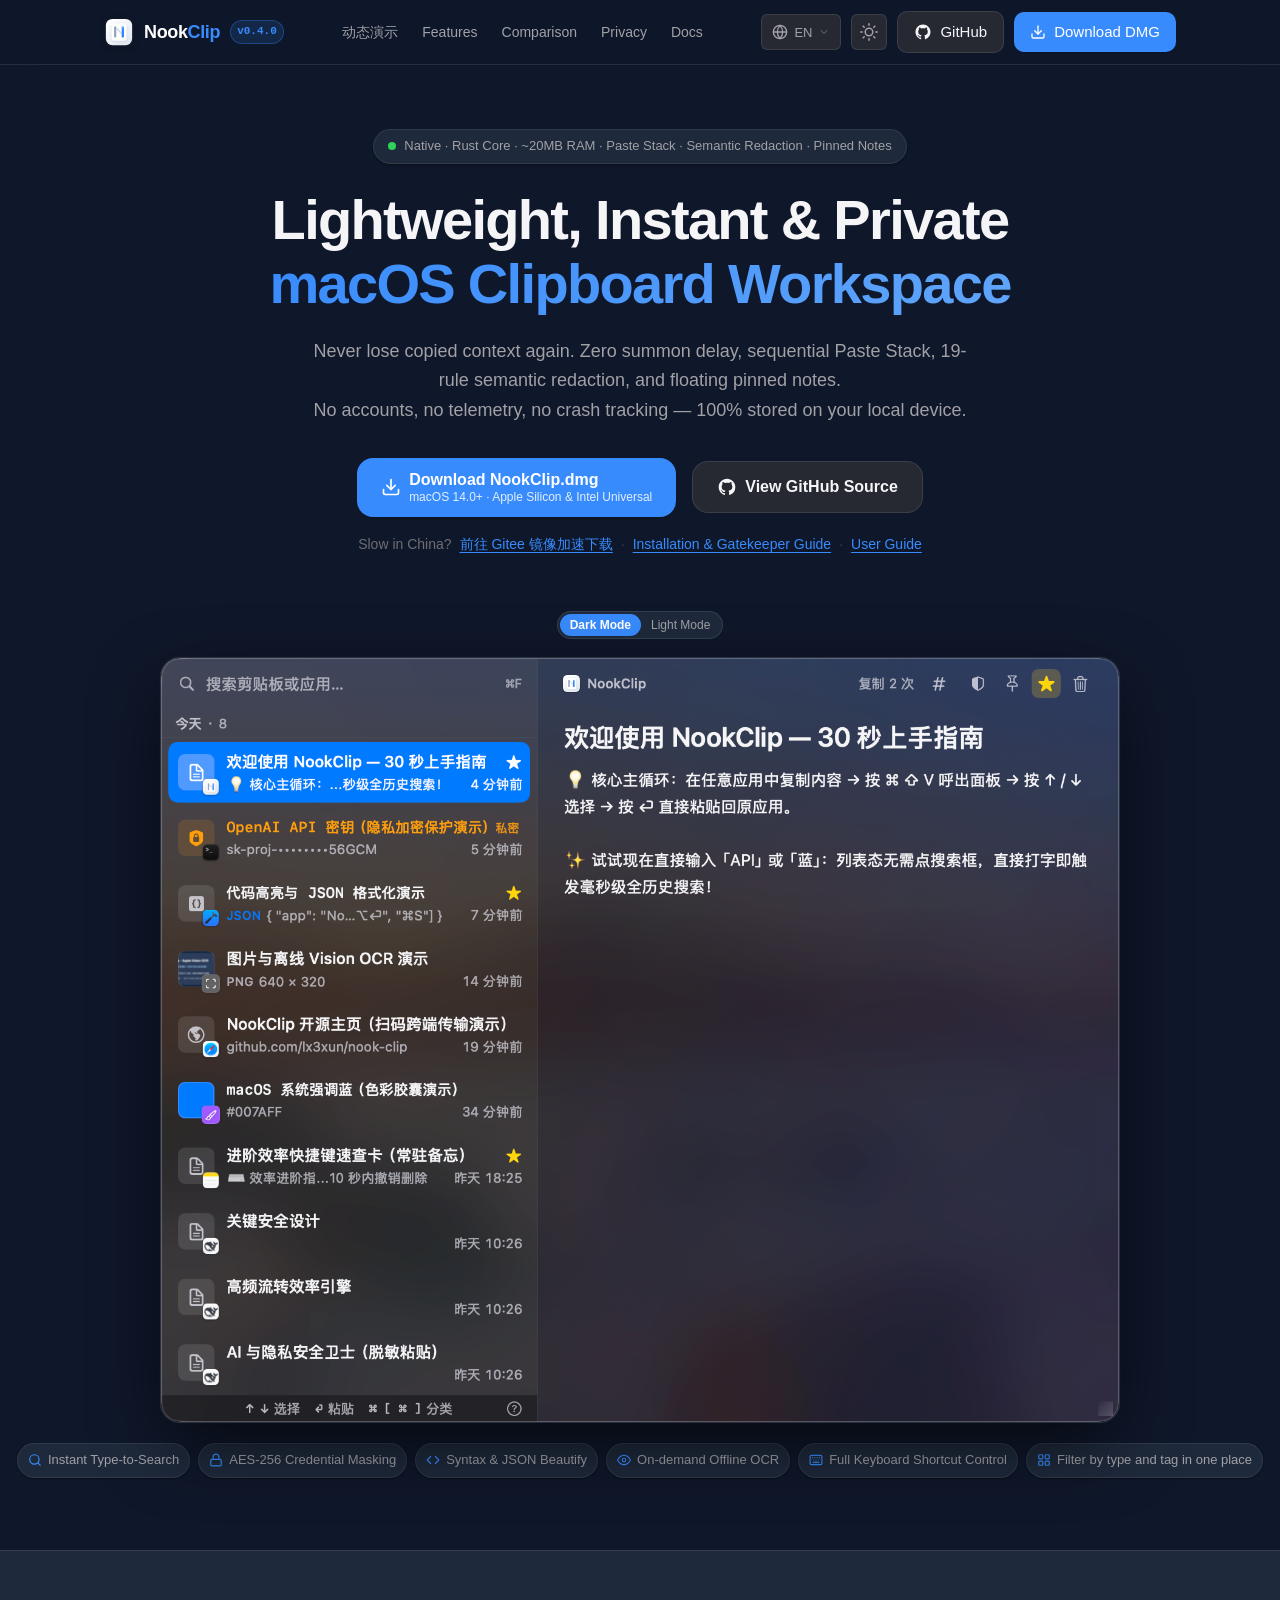
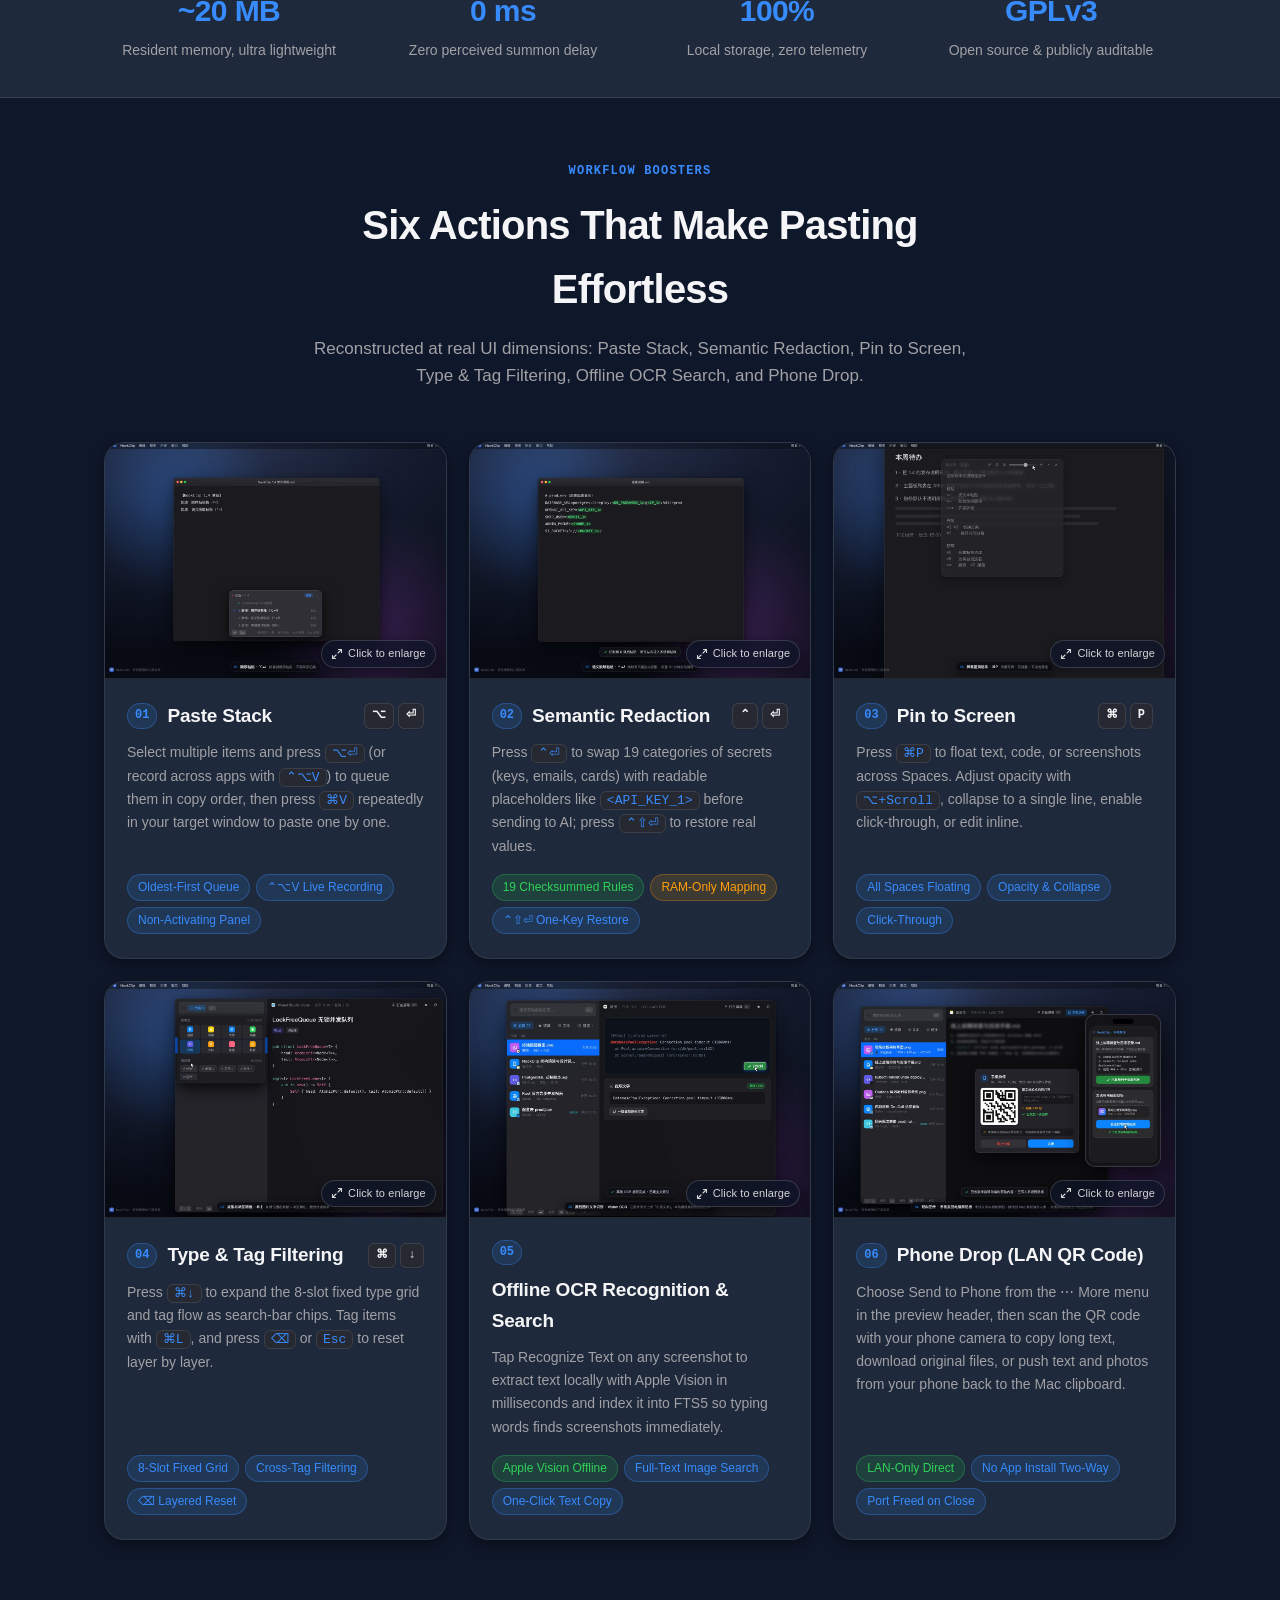
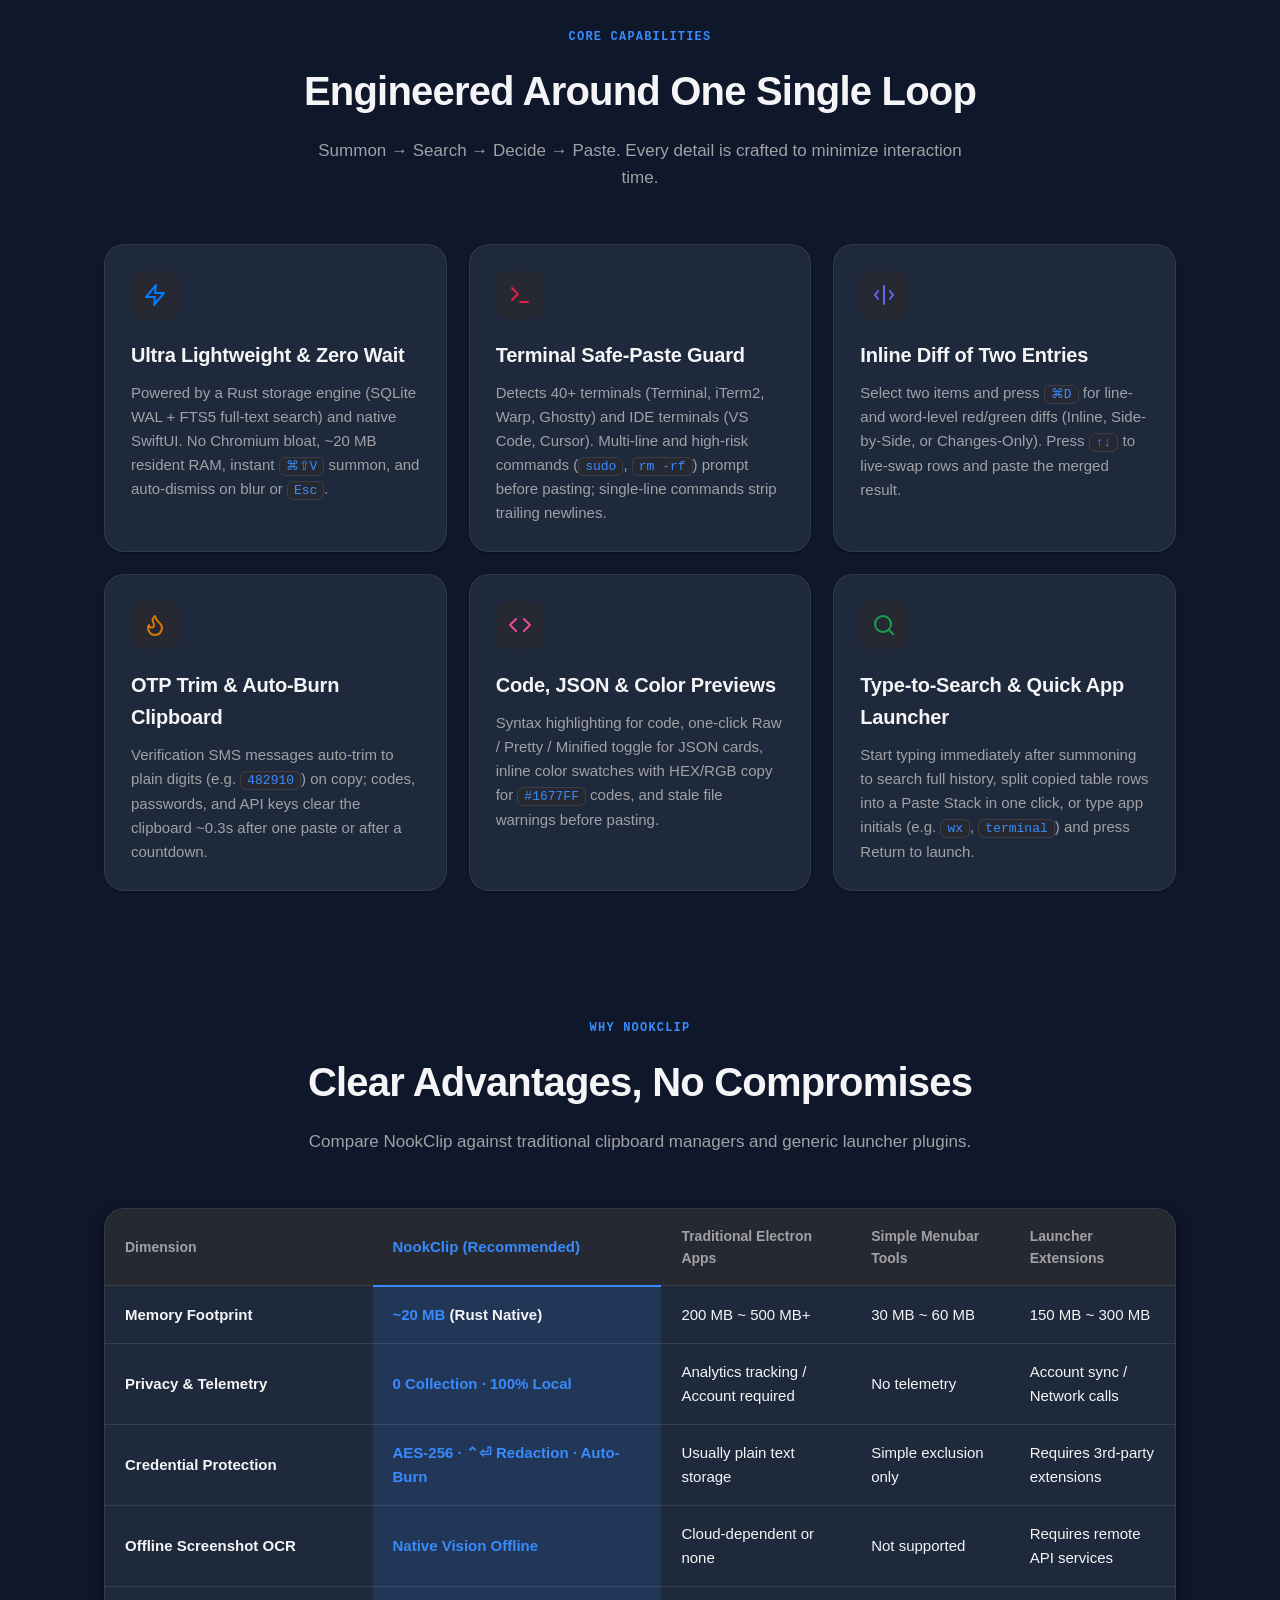
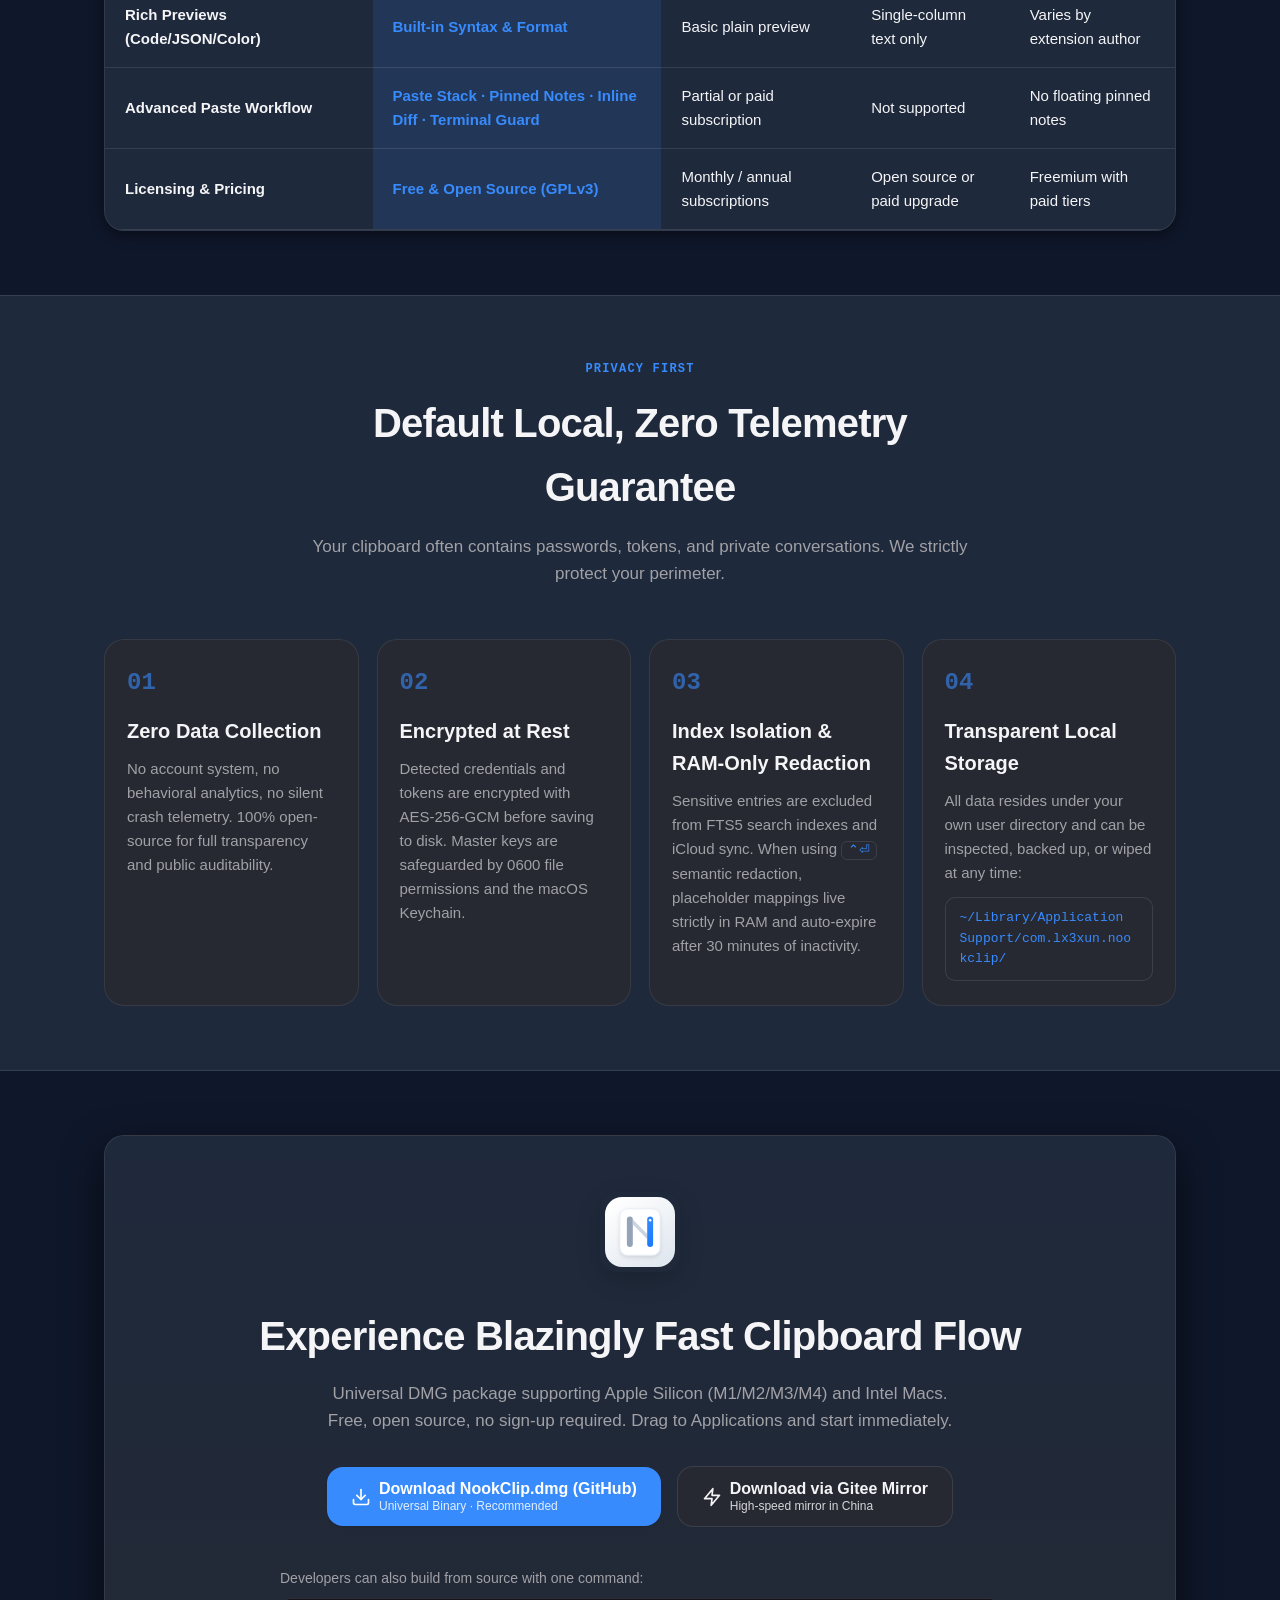
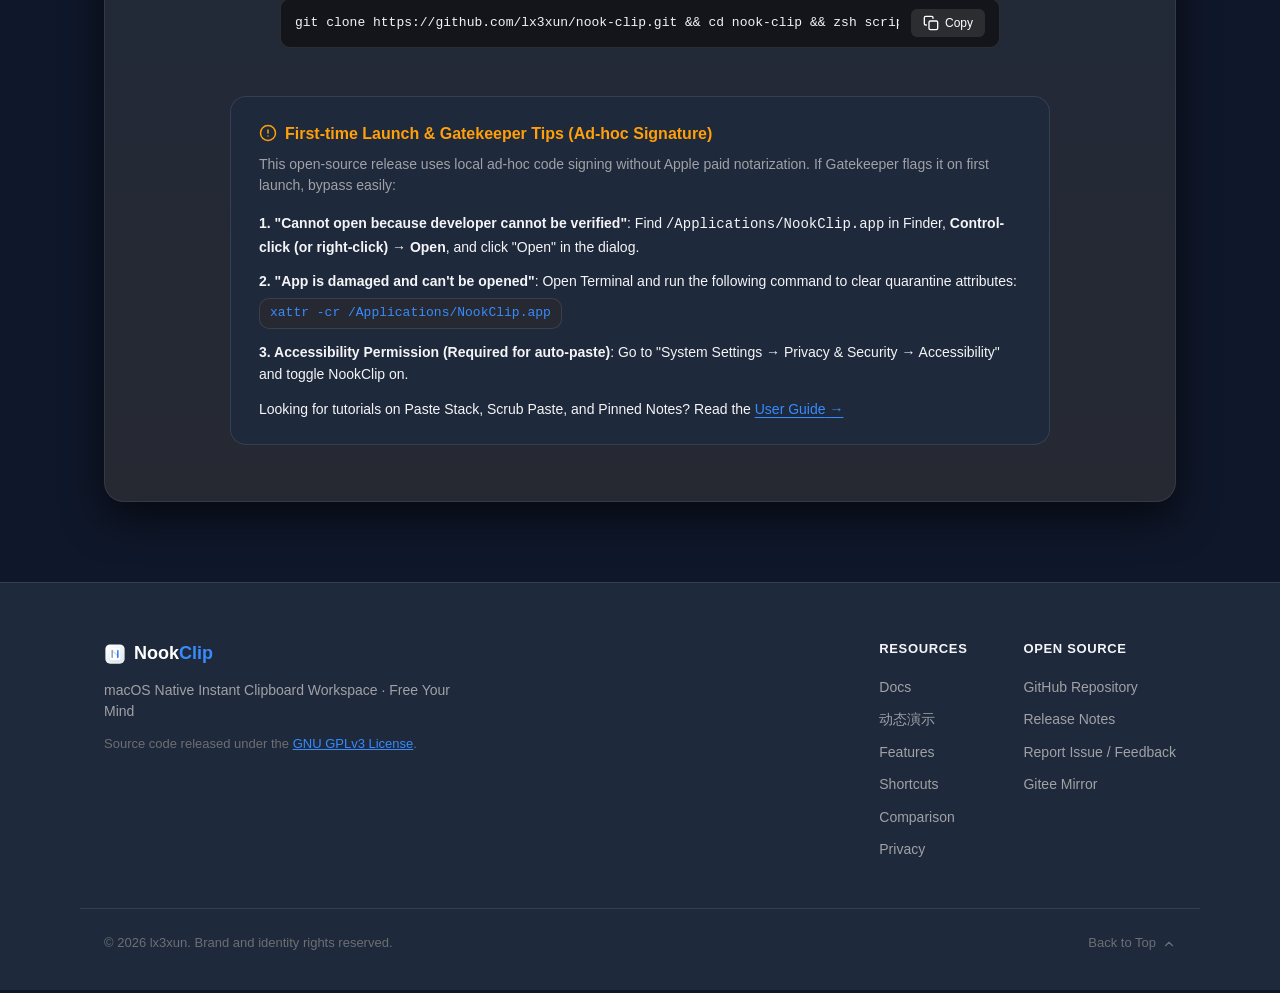
==== commit d5b41ef3: "refactor(diff): 精简对比视图，将行内/左右/只看差异移至摘要栏并移除保留与忽略开关" ====
--- a/site/index.html
+++ b/site/index.html
@@ -493,7 +493,7 @@
             </div>
             <h3 class="card-title" data-i18n="card8_title">两条记录行内对比</h3>
             <p class="card-desc" data-i18n="card8_desc">
-              选中两条按 <code>⌘D</code> 即刻呈现行级与字词级红绿差异（支持行内 / 左右 / 只看差异三种视图），对比中可按 <code>↑↓</code> 实时换条、逐块挑选保留哪一版并直接合并粘贴。
+              选中两条按 <code>⌘D</code> 即刻呈现行级与字词级红绿差异（支持行内 / 左右 / 只看差异三种视图），对比中可按 <code>↑↓</code> 实时换条并直接合并粘贴。
             </p>
           </article>
 
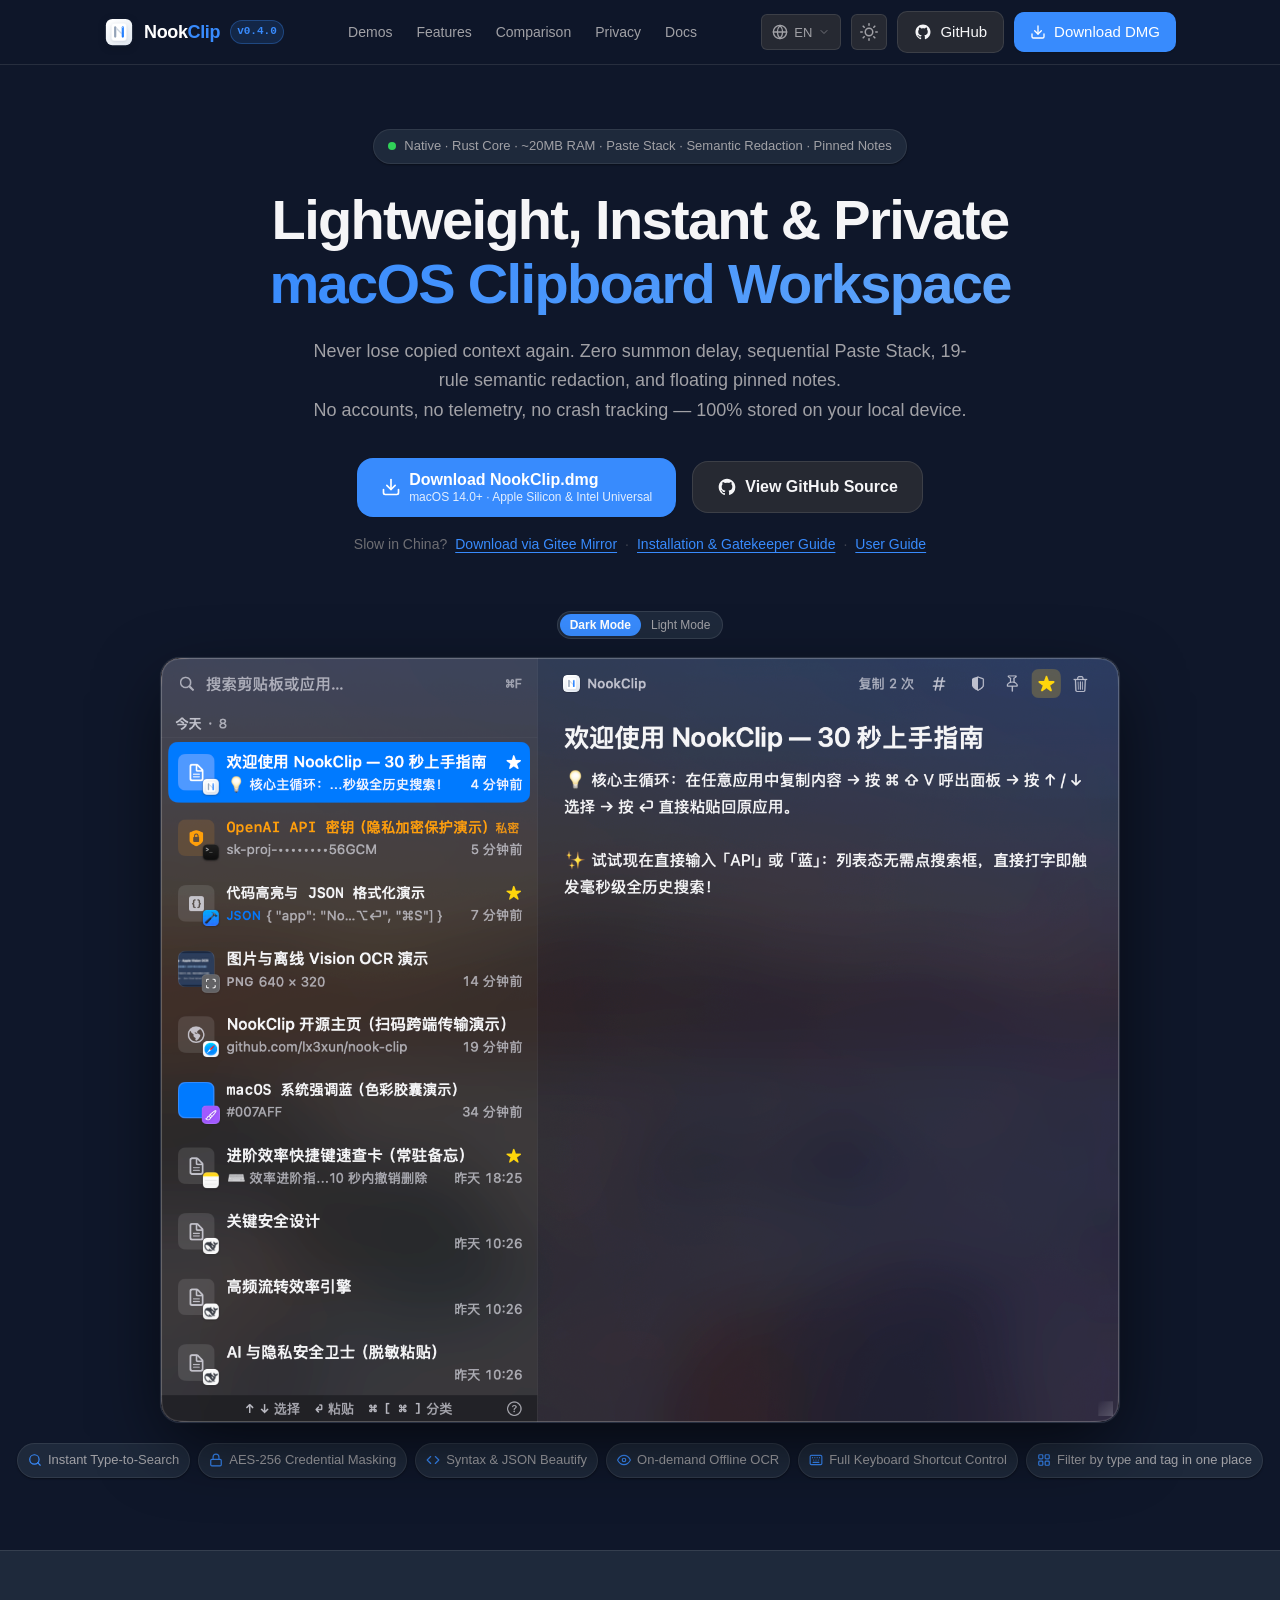
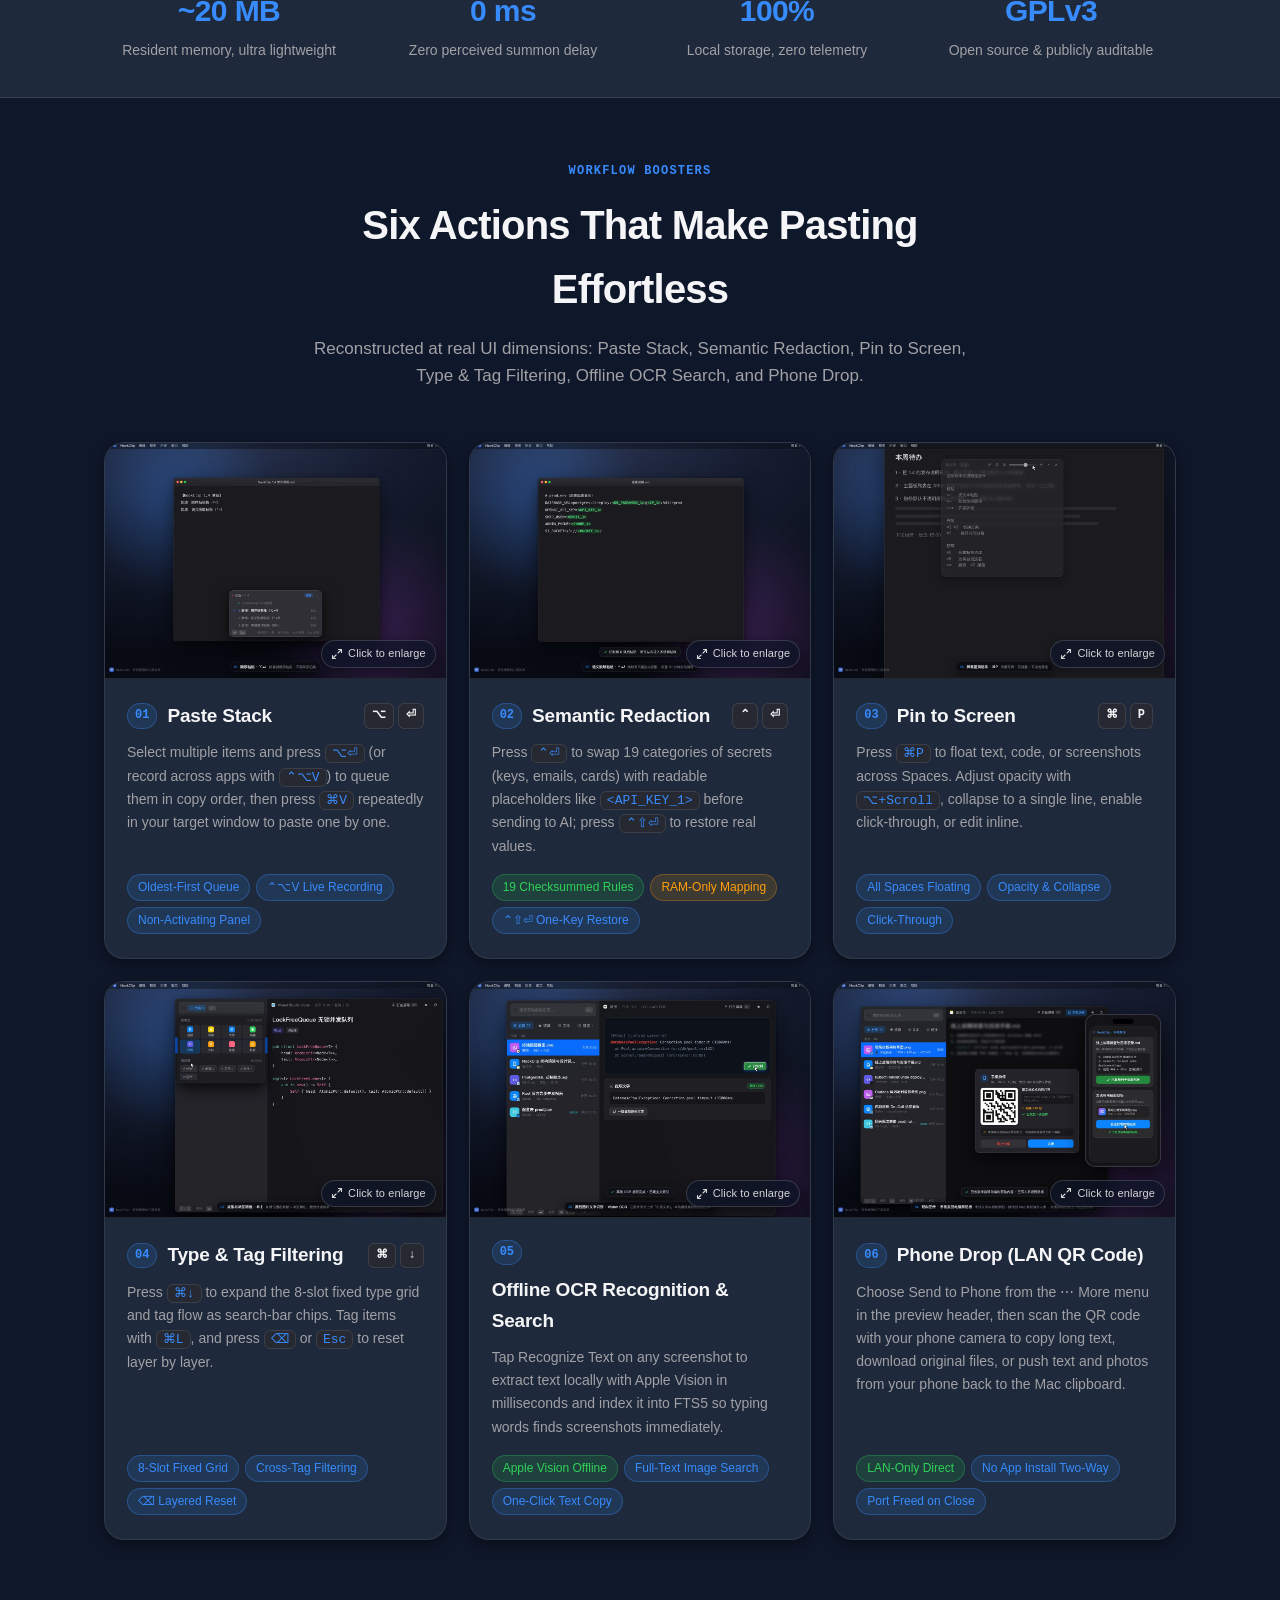
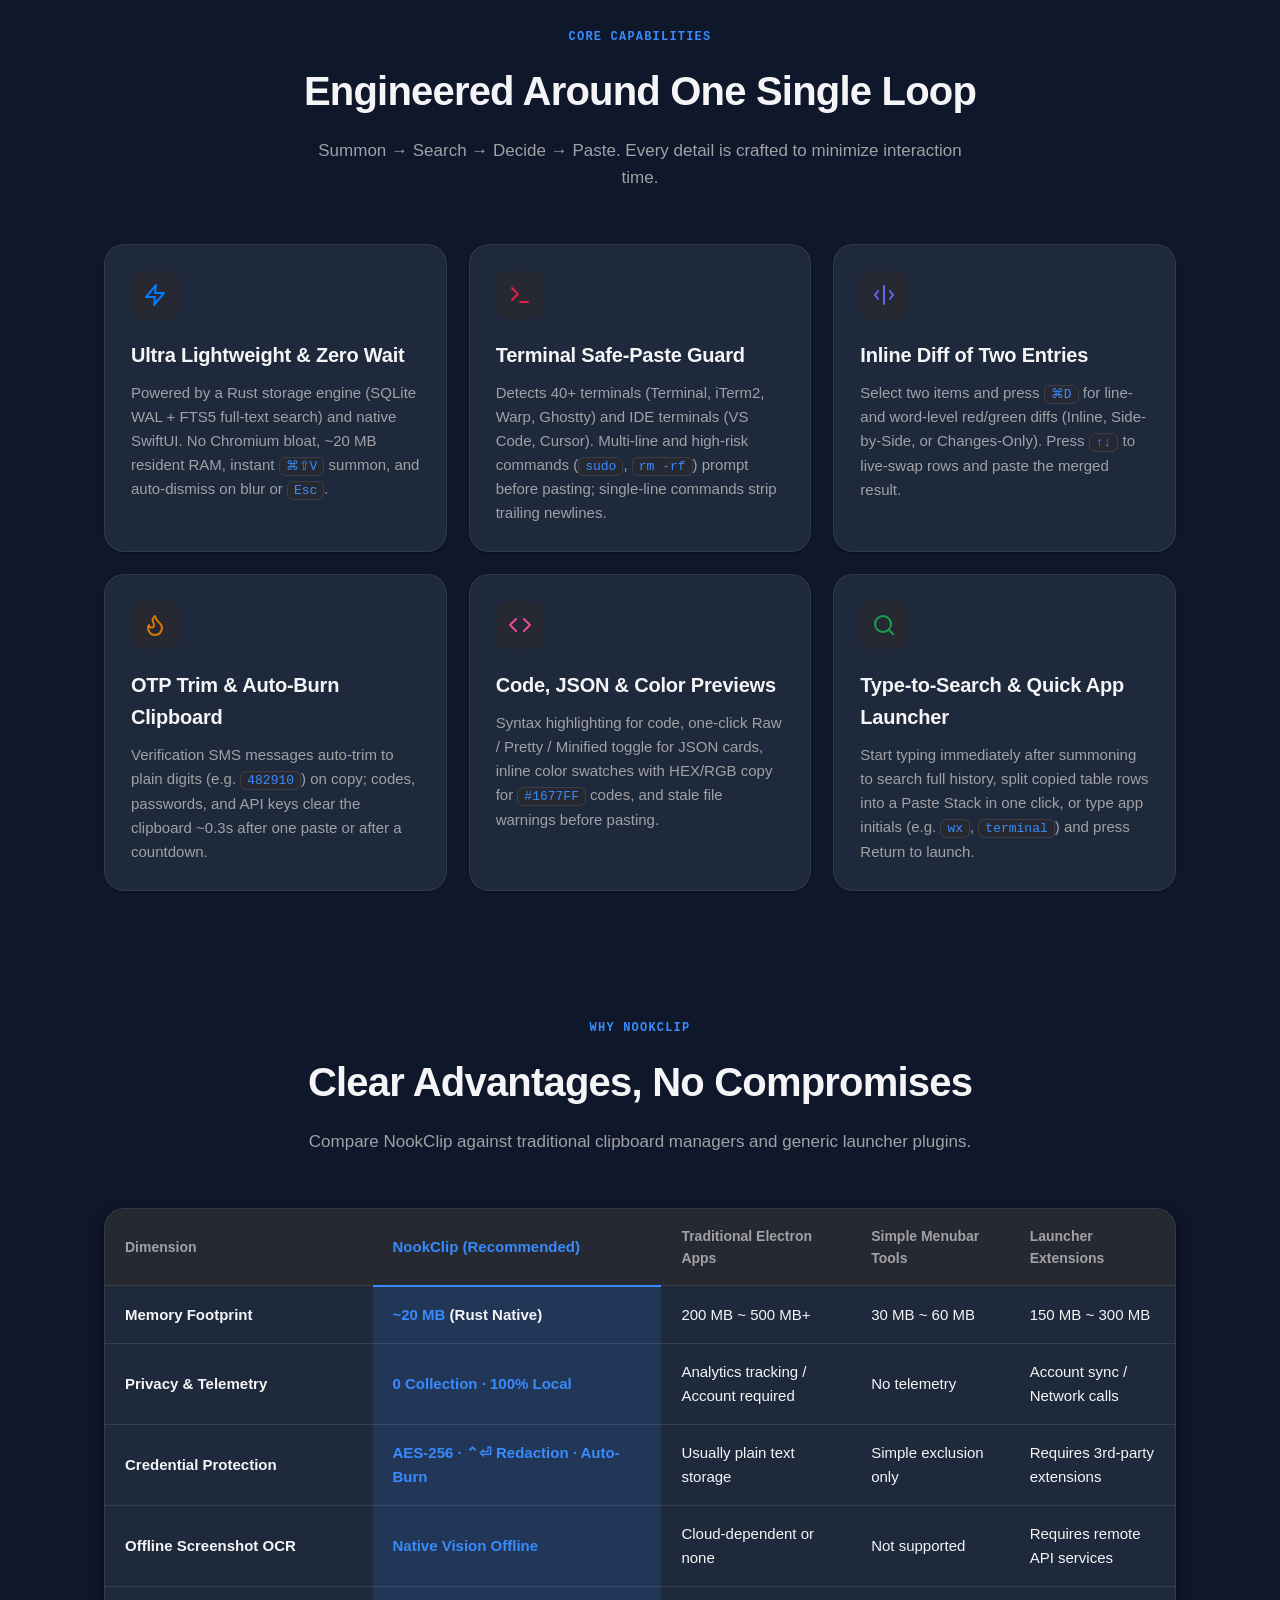
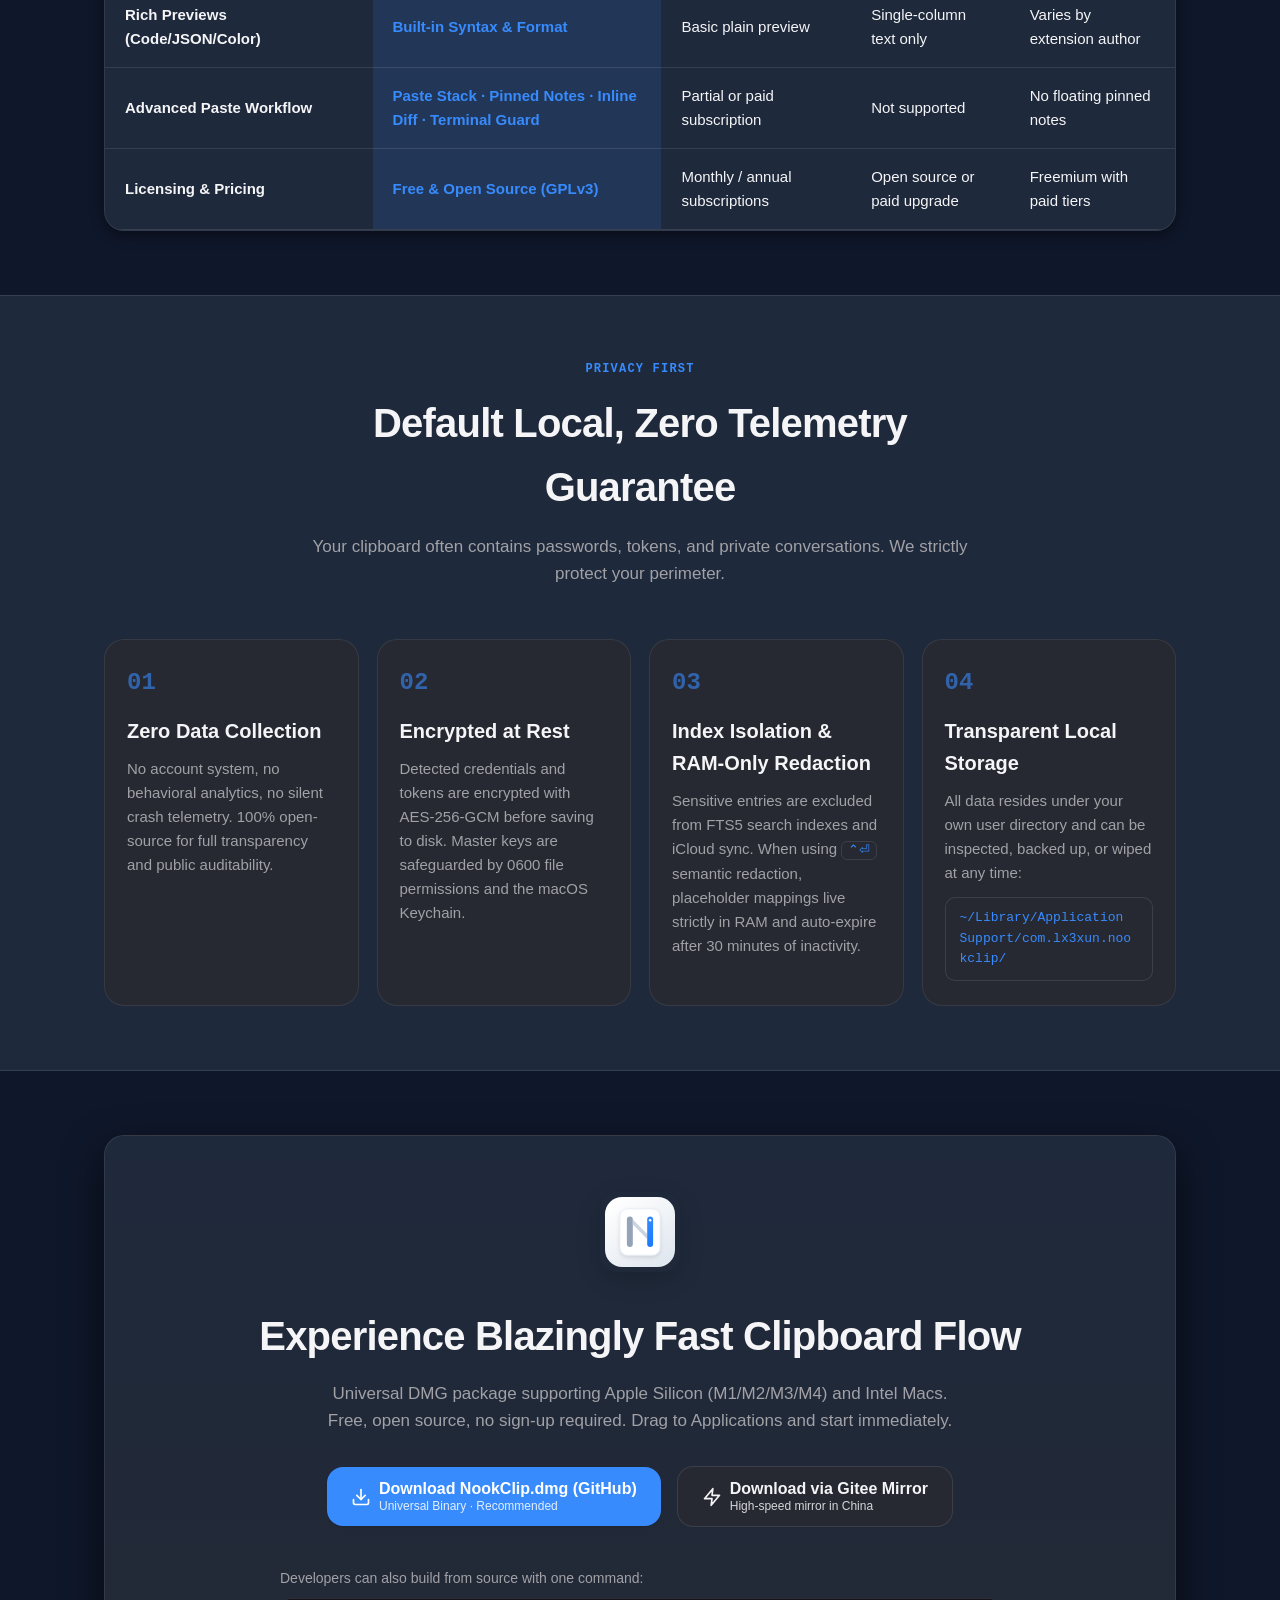
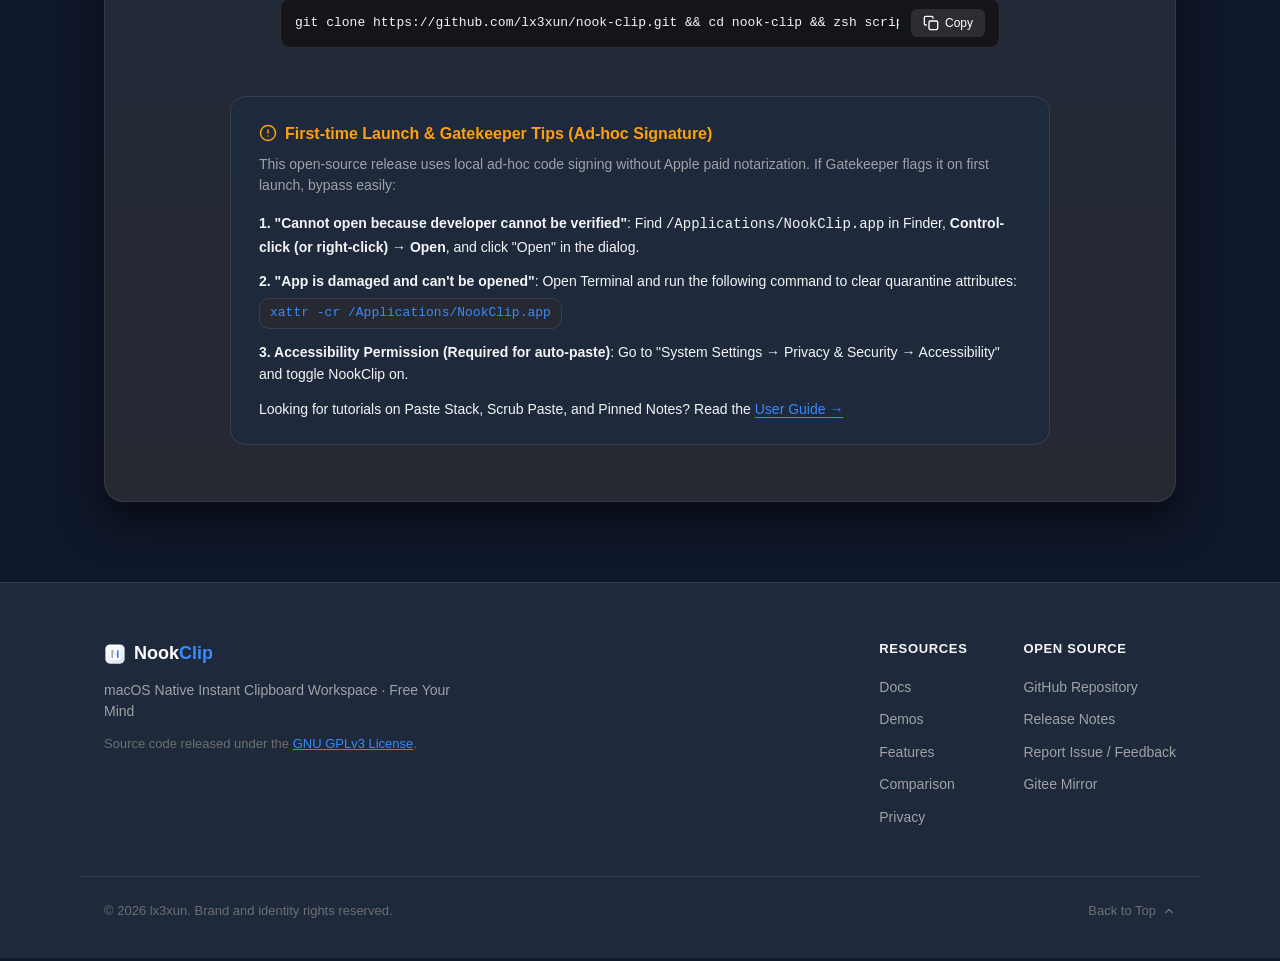
==== commit ca8a603a: "Update index.html" ====
--- a/site/index.html
+++ b/site/index.html
@@ -784,7 +784,6 @@
             <li><a href="docs/" data-i18n="nav_docs">使用文档</a></li>
             <li><a href="#demos" data-i18n="nav_demos">动态演示</a></li>
             <li><a href="#features" data-i18n="nav_features">核心能力</a></li>
-            <li><a href="docs/#/reference/shortcuts" data-i18n="nav_shortcuts">快捷键指南</a></li>
             <li><a href="#comparison" data-i18n="nav_comparison">方案对比</a></li>
             <li><a href="#privacy" data-i18n="nav_privacy">隐私安全</a></li>
           </ul>
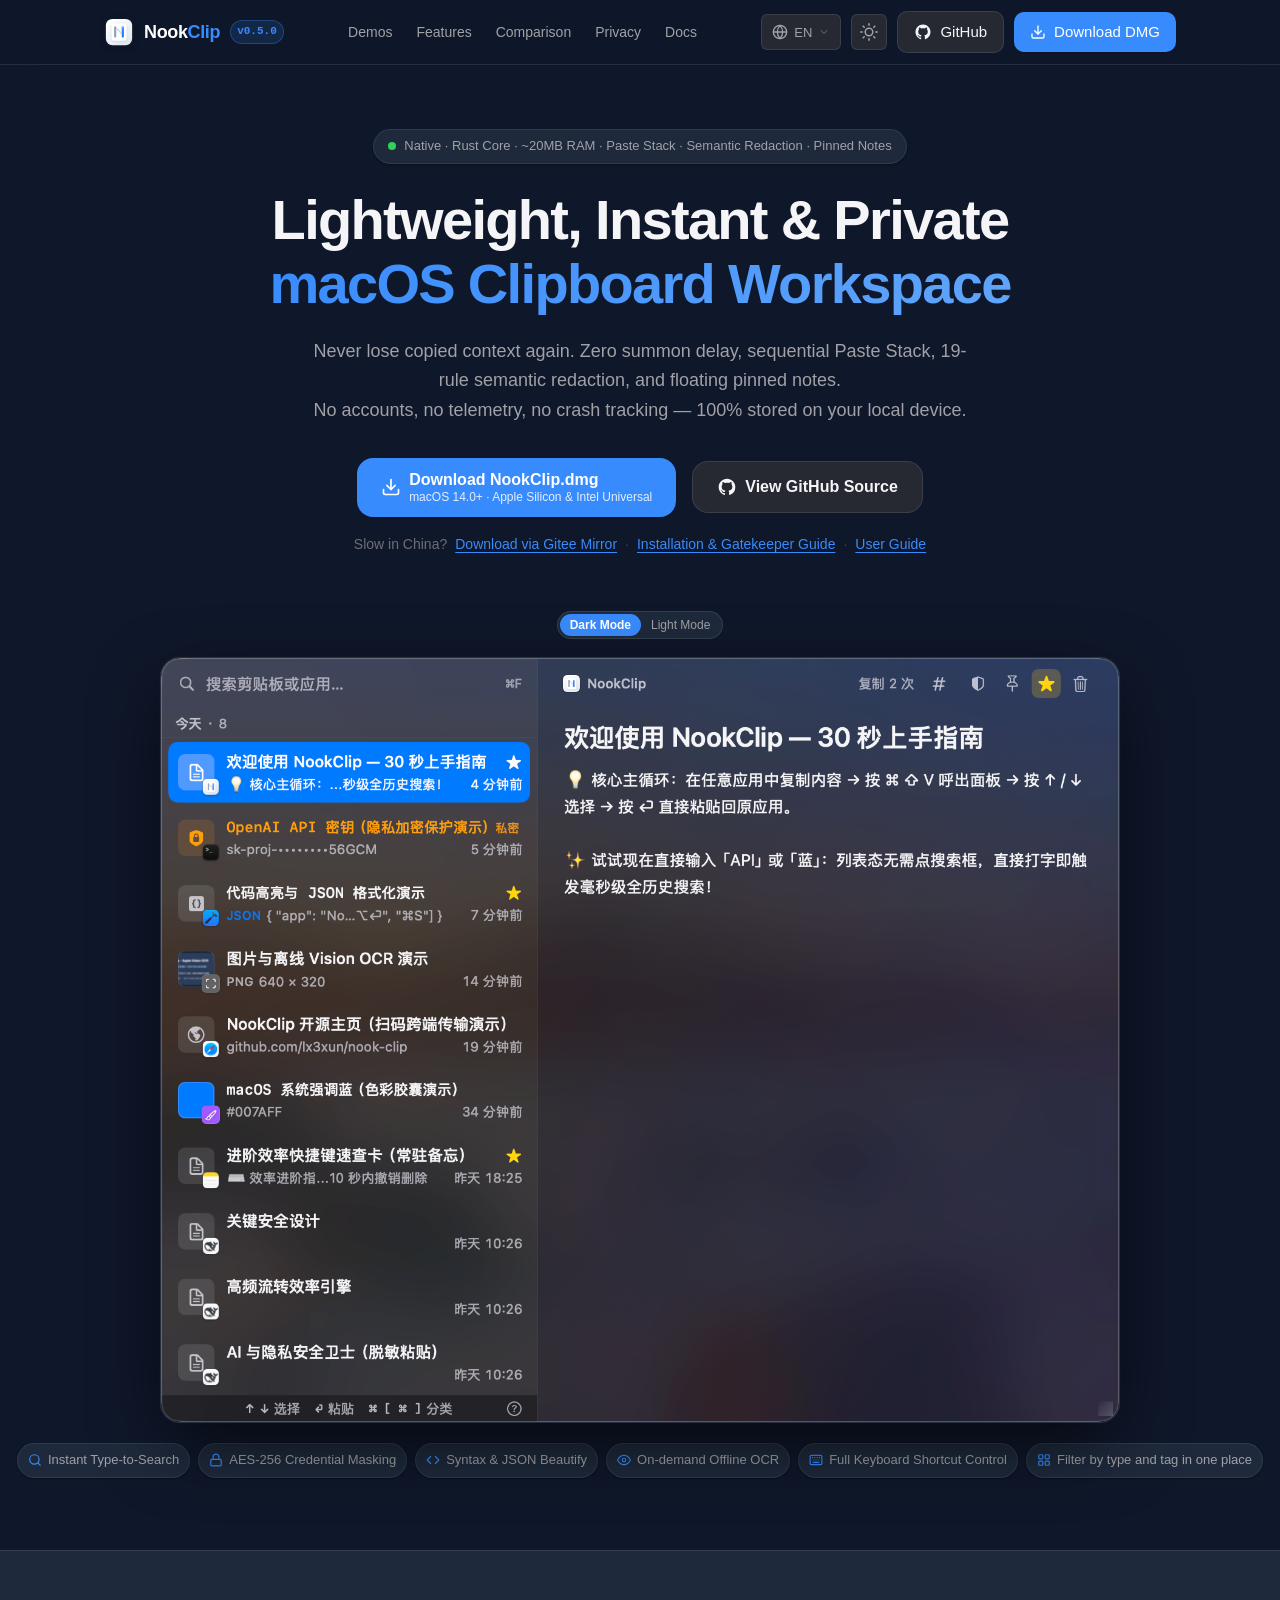
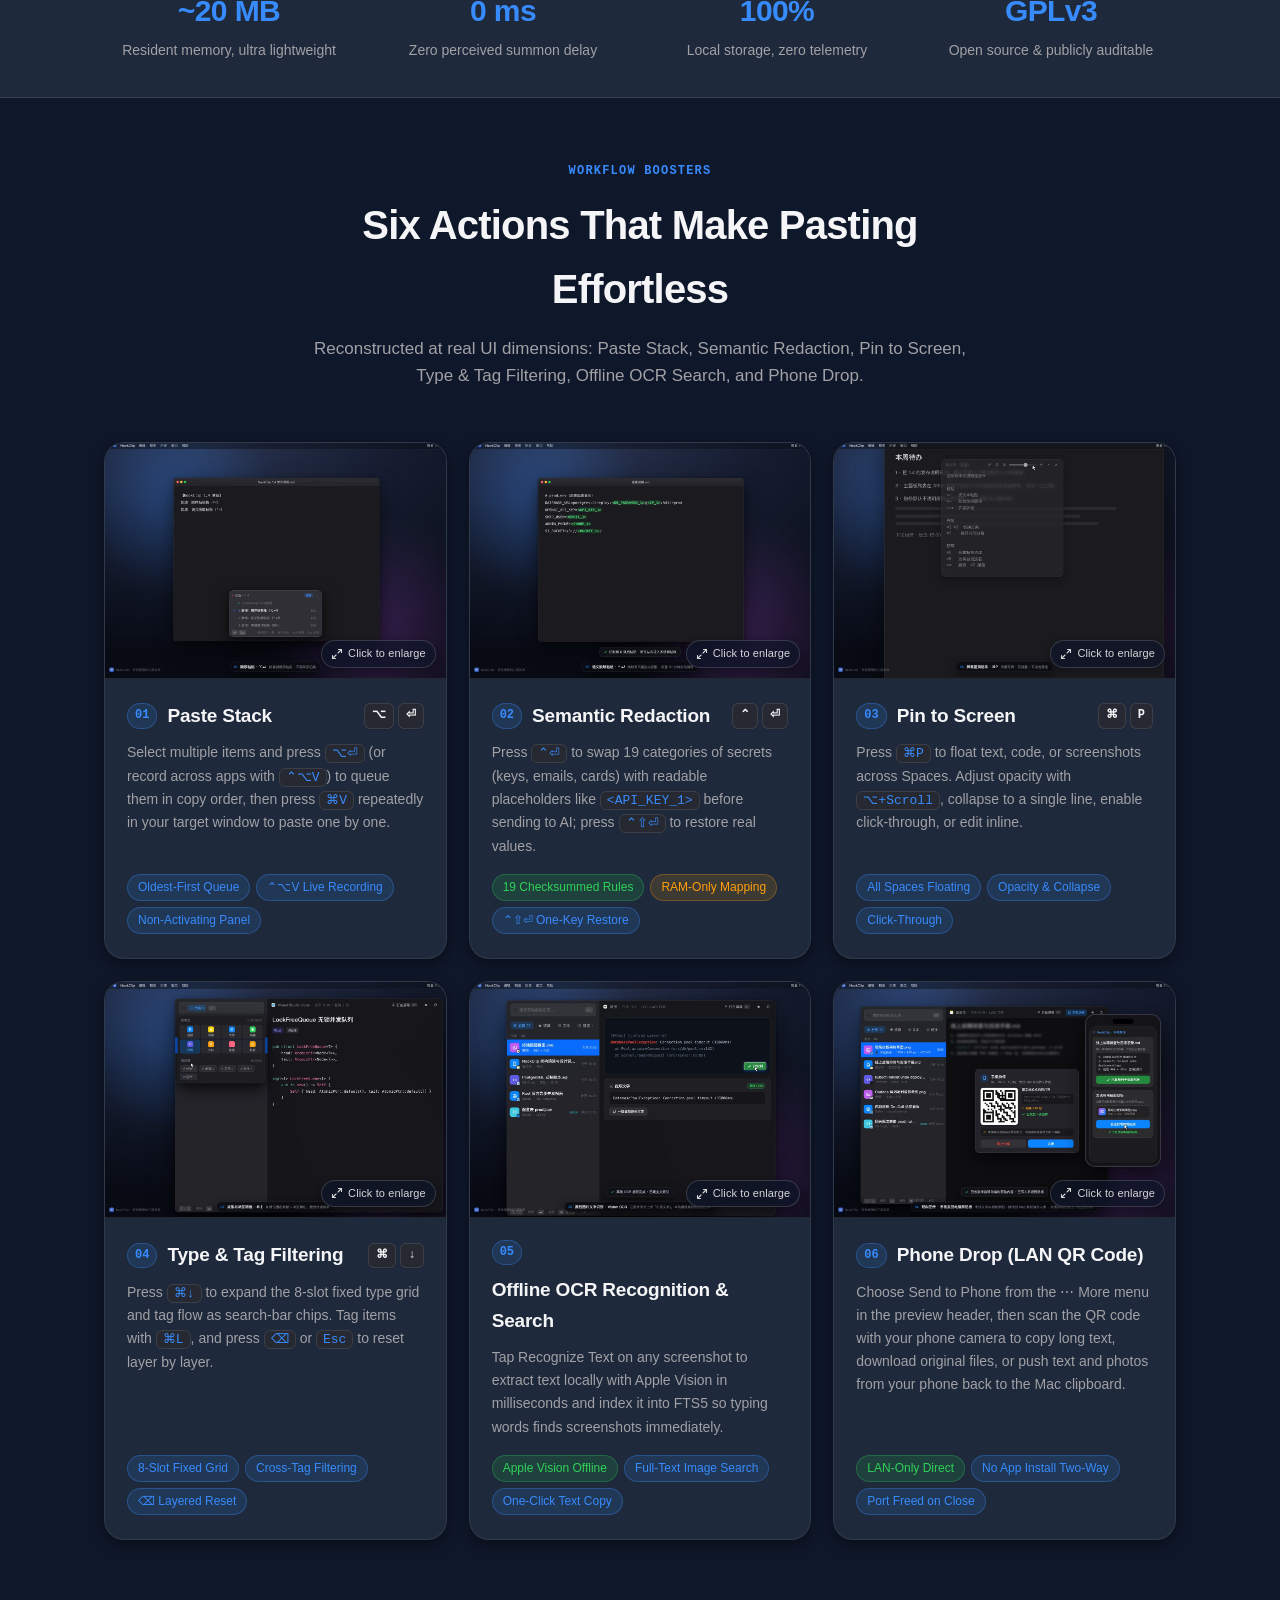
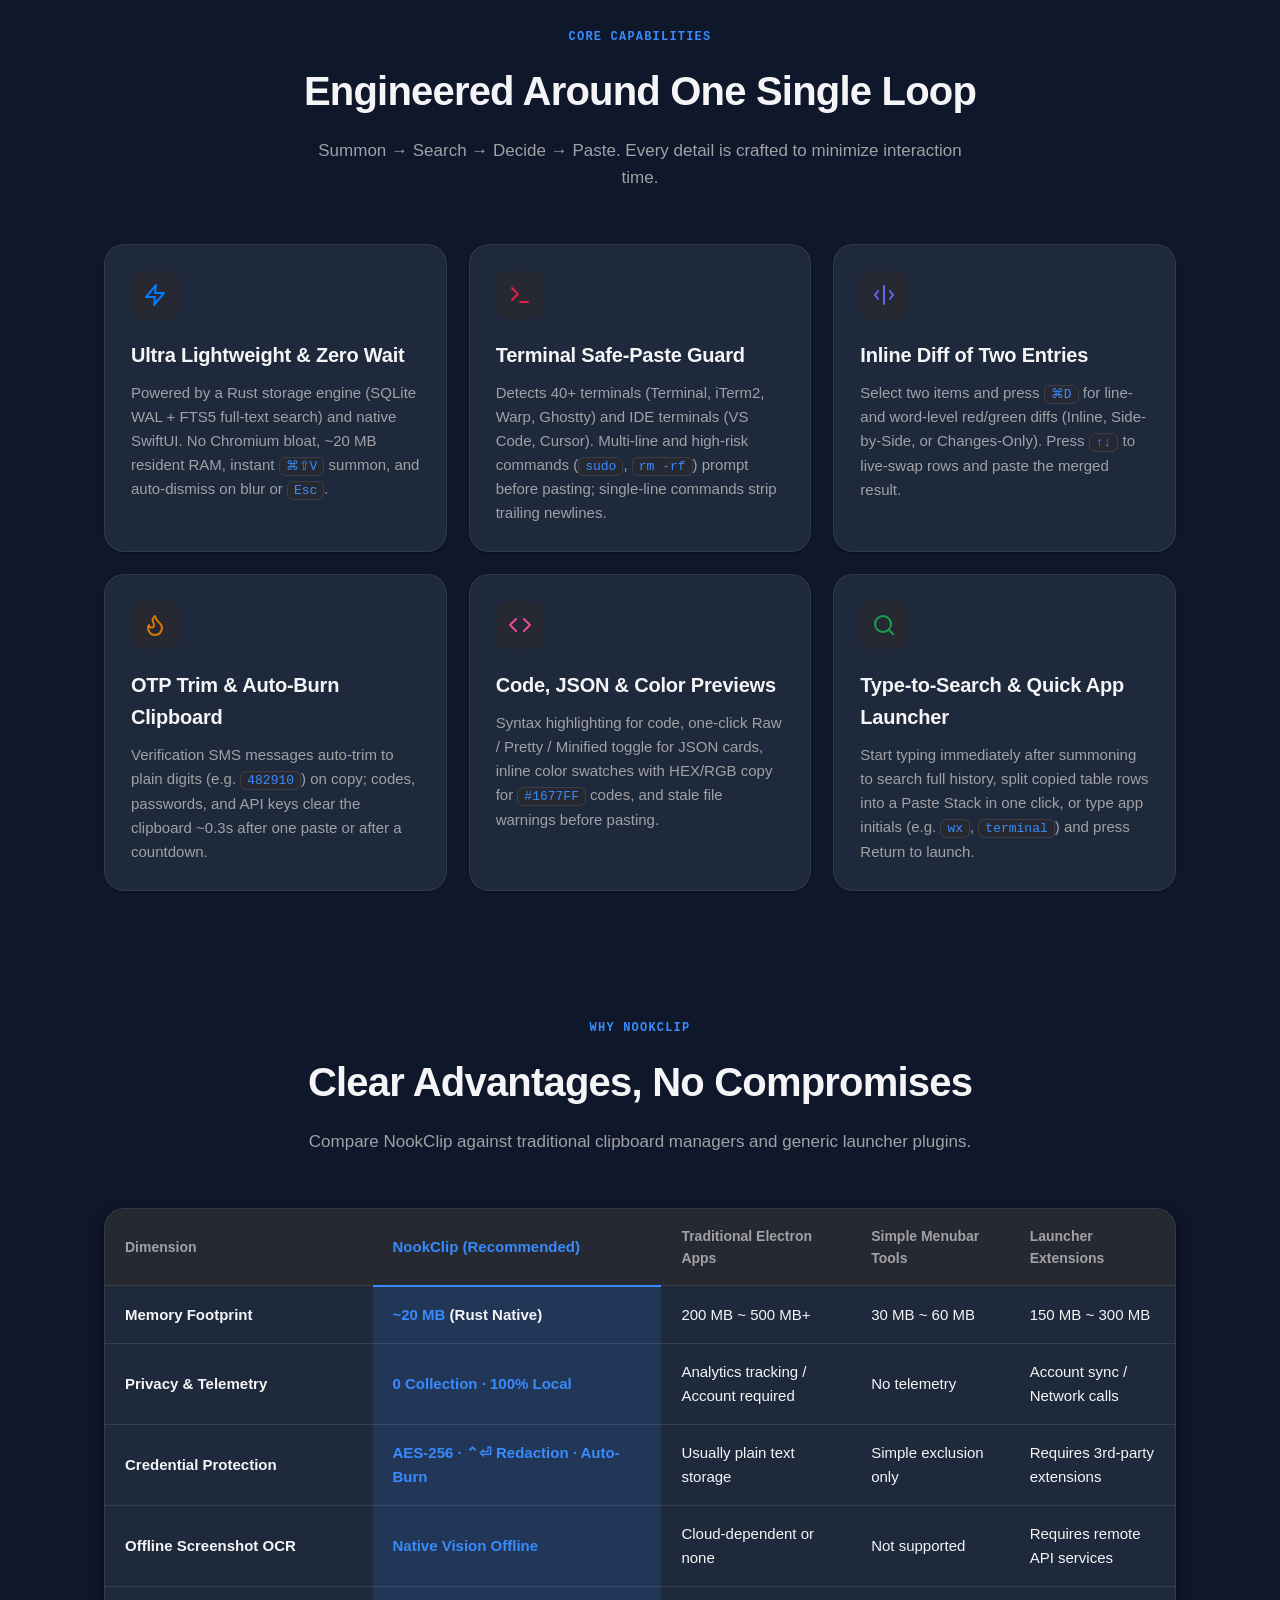
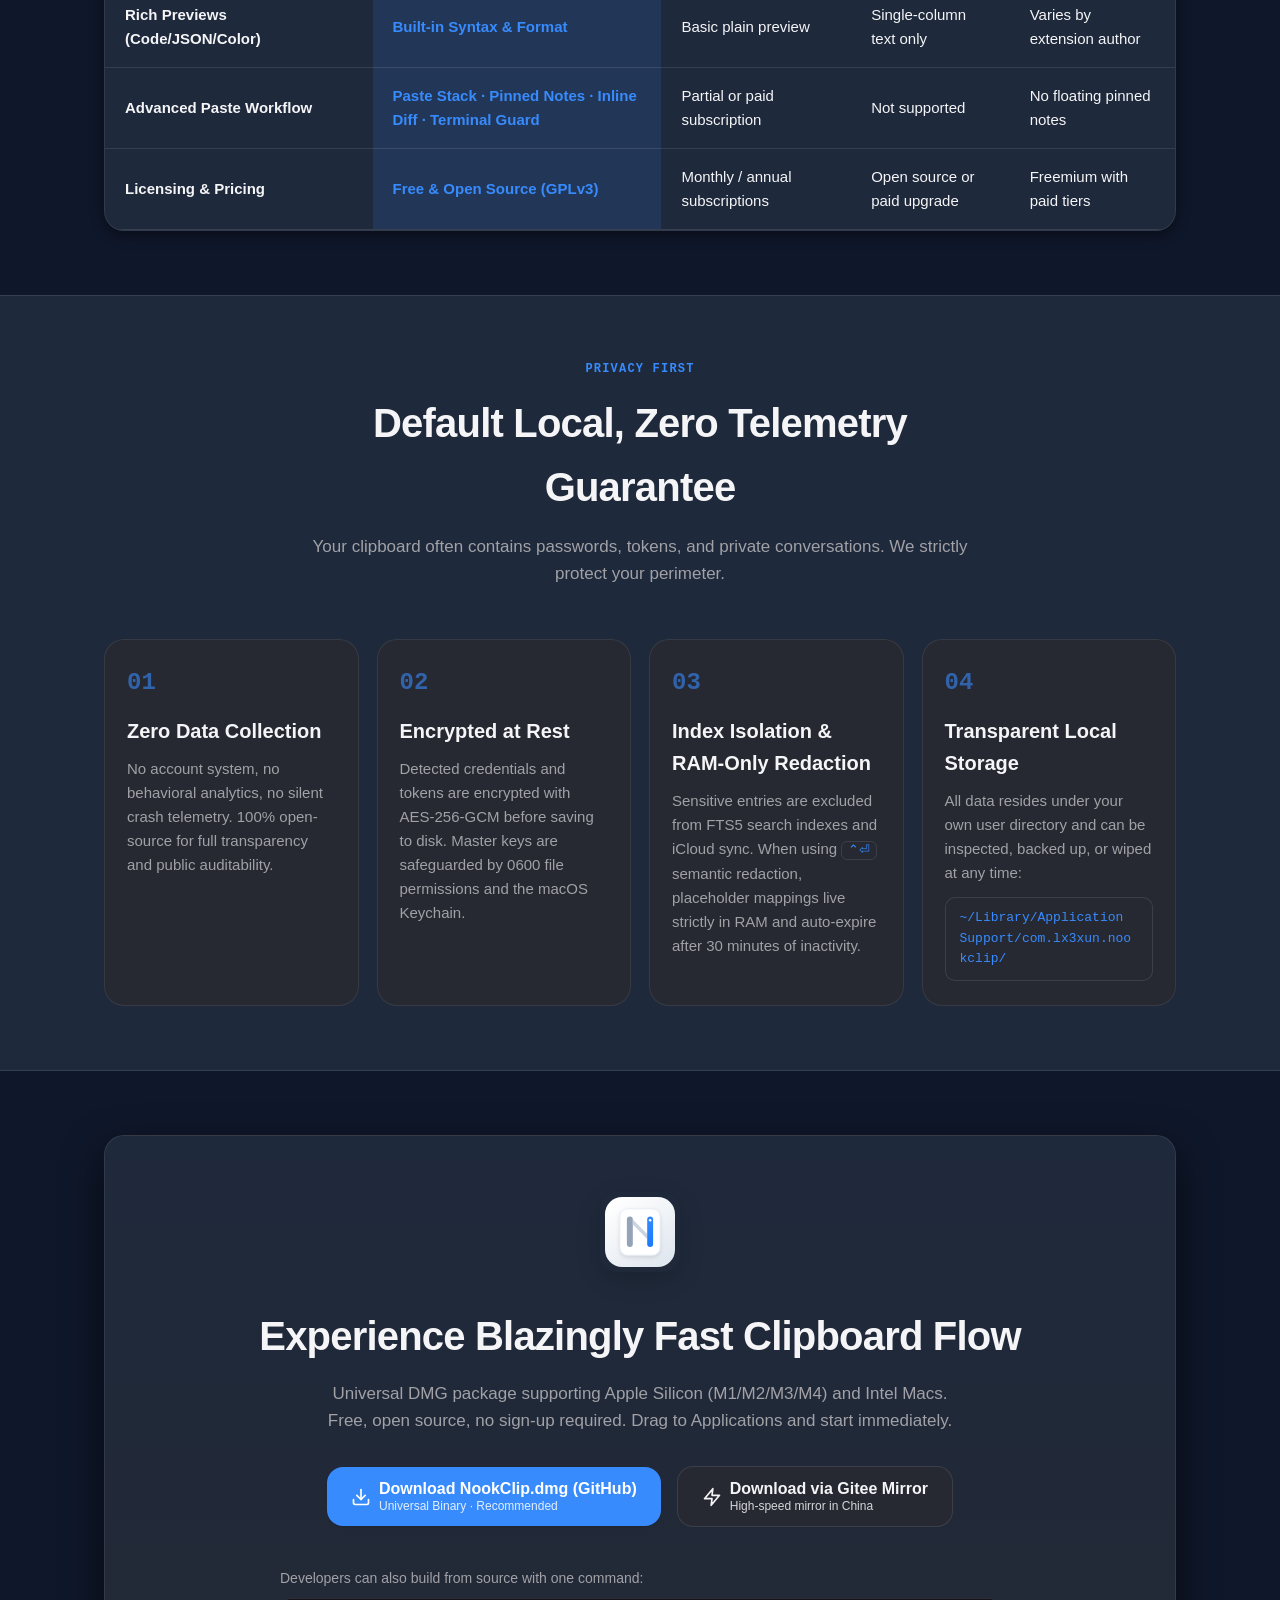
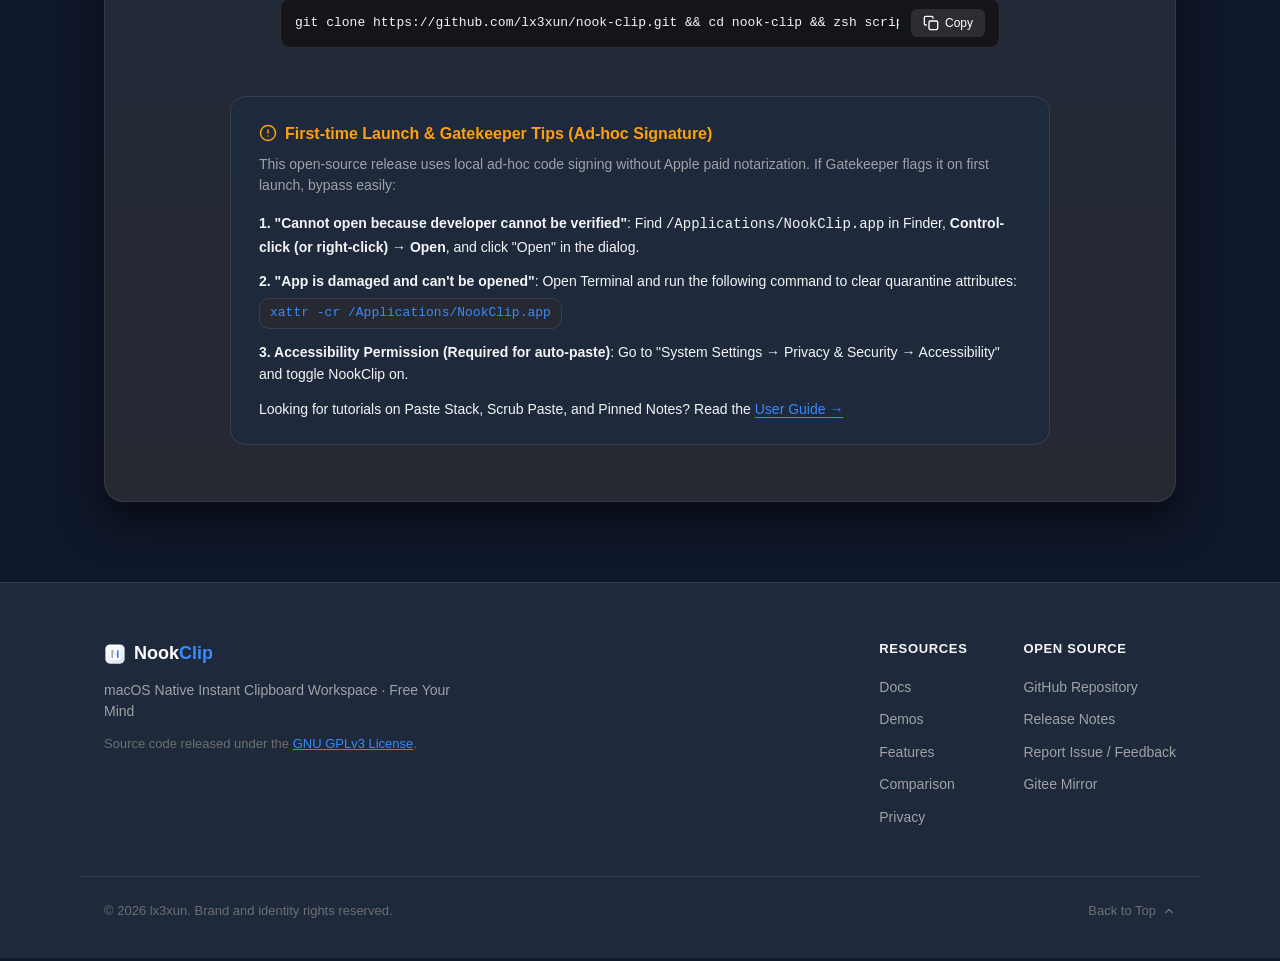
==== commit 0ab62721: "release: v0.5.0" ====
--- a/site/index.html
+++ b/site/index.html
@@ -33,7 +33,7 @@
       <a href="#top" class="brand-link" aria-label="NookClip 首页">
         <img src="assets/nookclip-appicon.svg" alt="NookClip 品牌图标" class="brand-logo" width="30" height="30" aria-hidden="true">
         <span class="brand-name"><span class="brand-name-nook">Nook</span><span class="brand-name-clip">Clip</span></span>
-        <span class="brand-badge">v0.4.0</span>
+        <span class="brand-badge">v0.5.0</span>
       </a>
 
       <!-- 桌面端导航项 -->
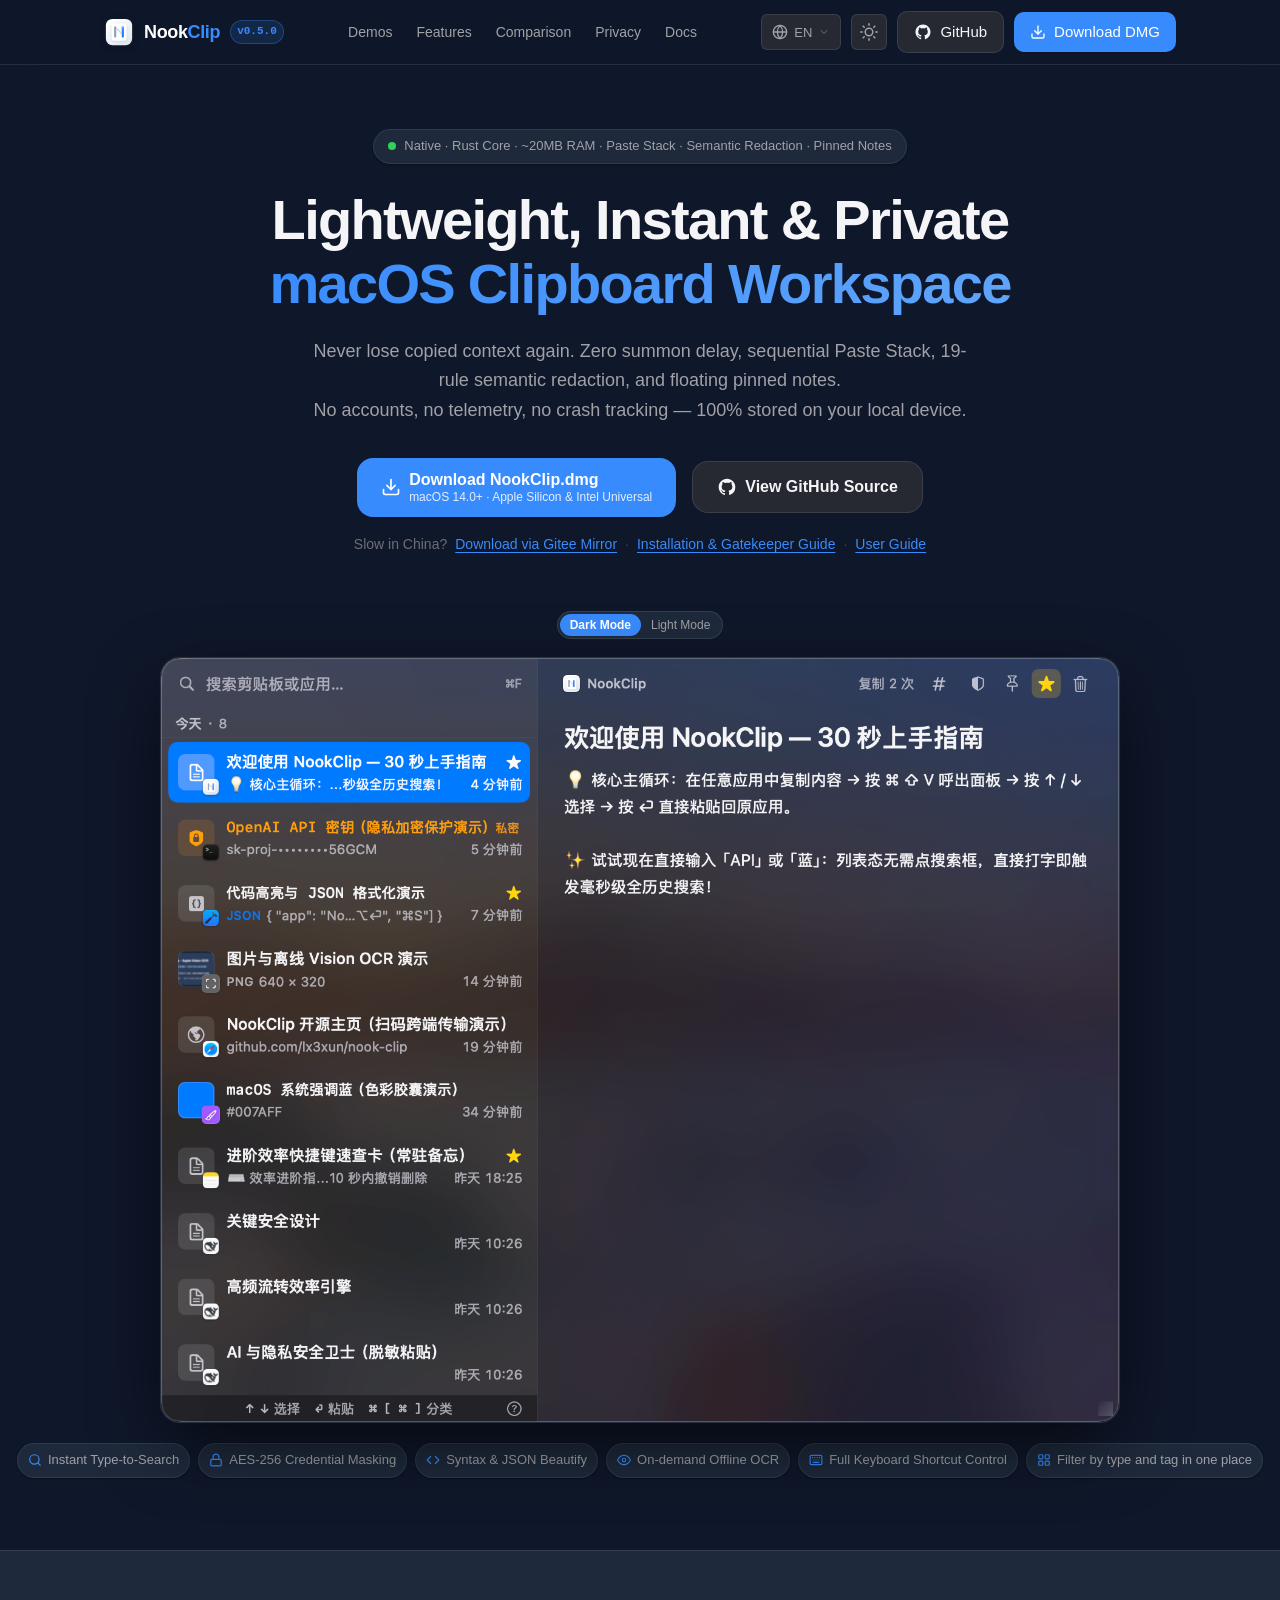
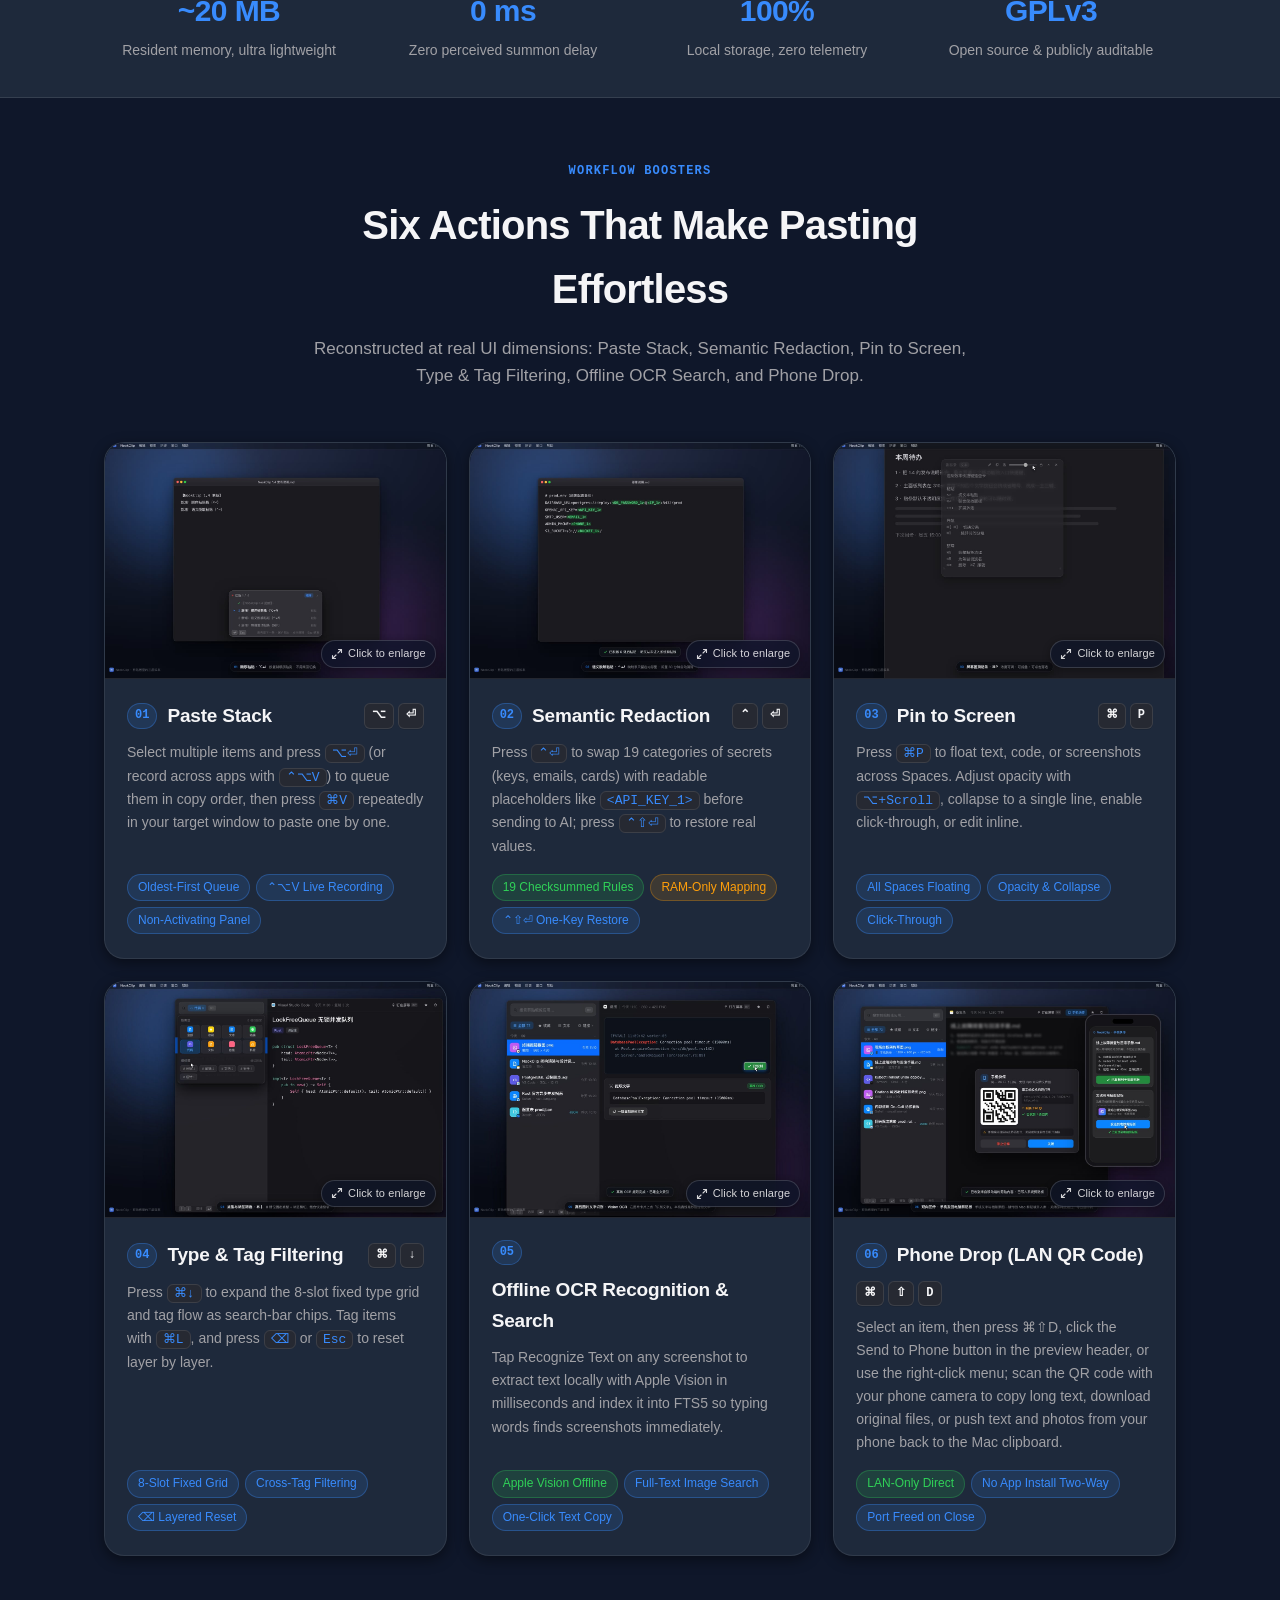
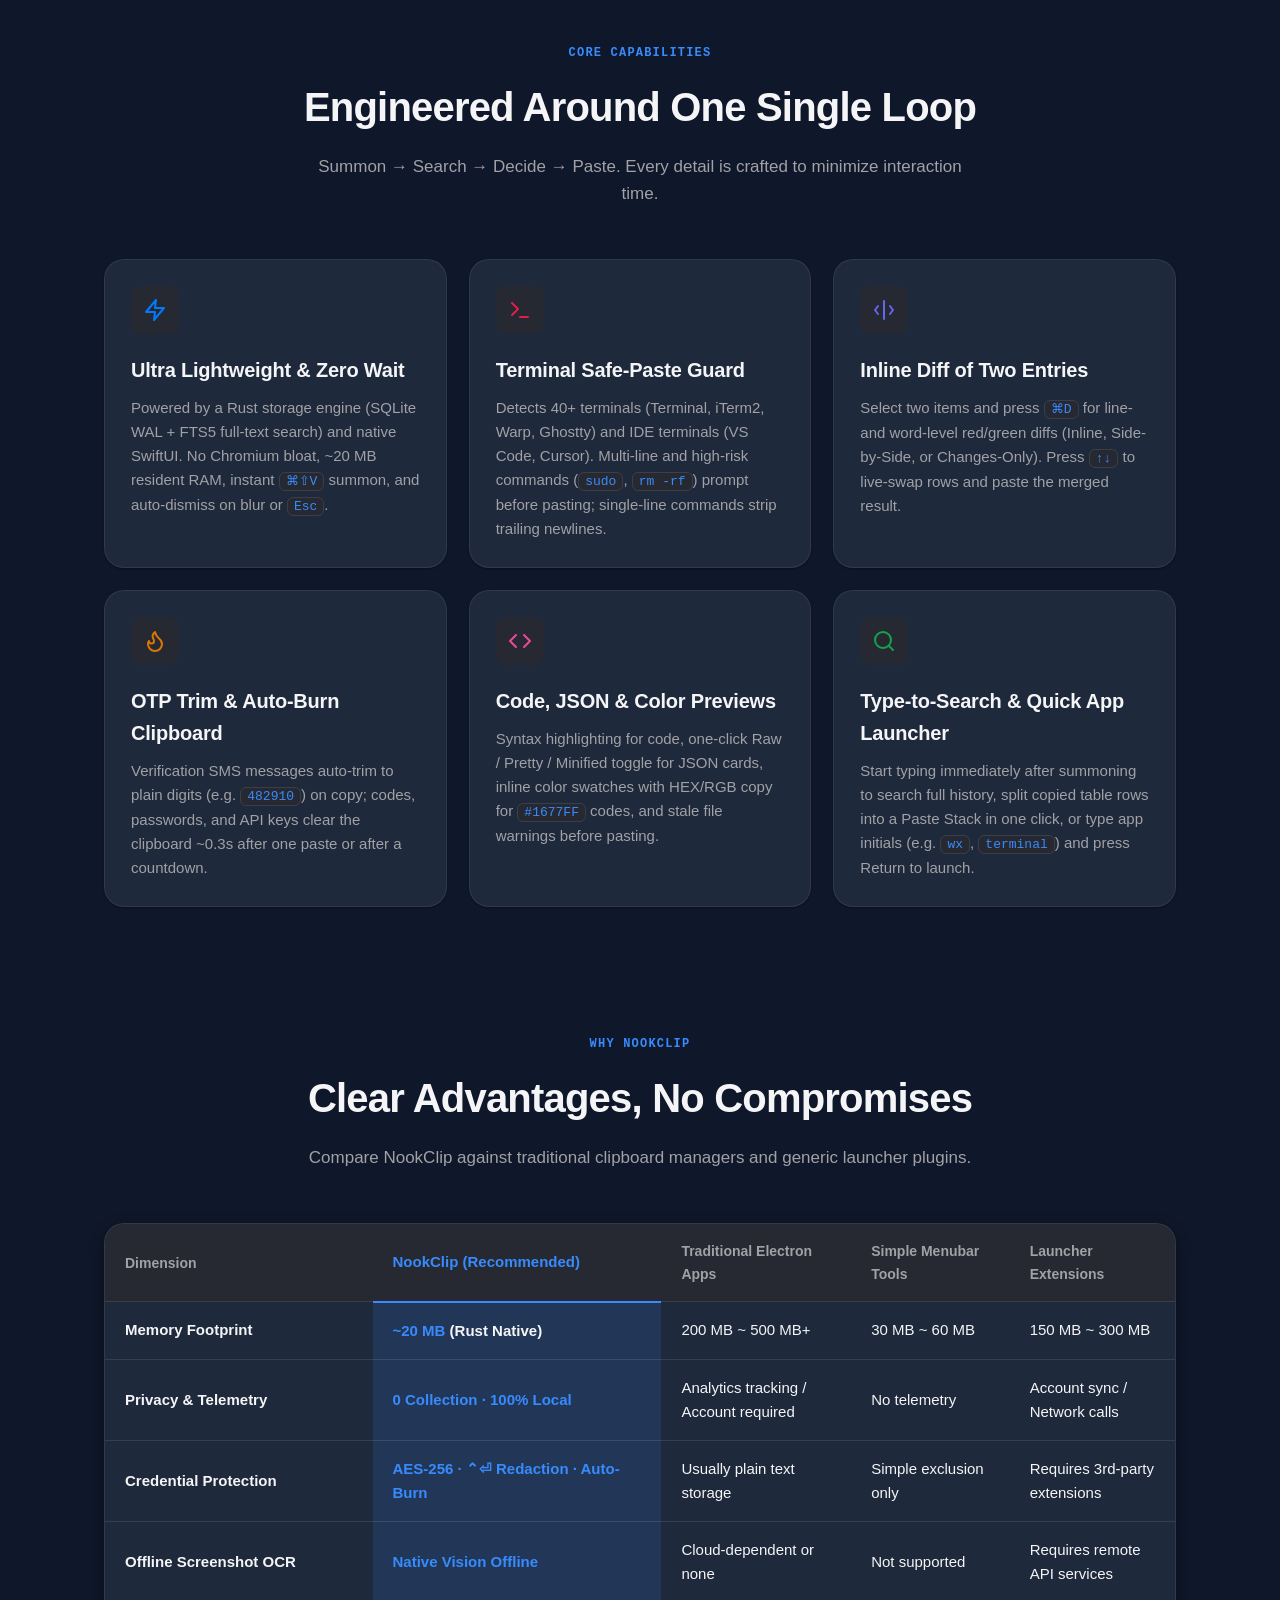
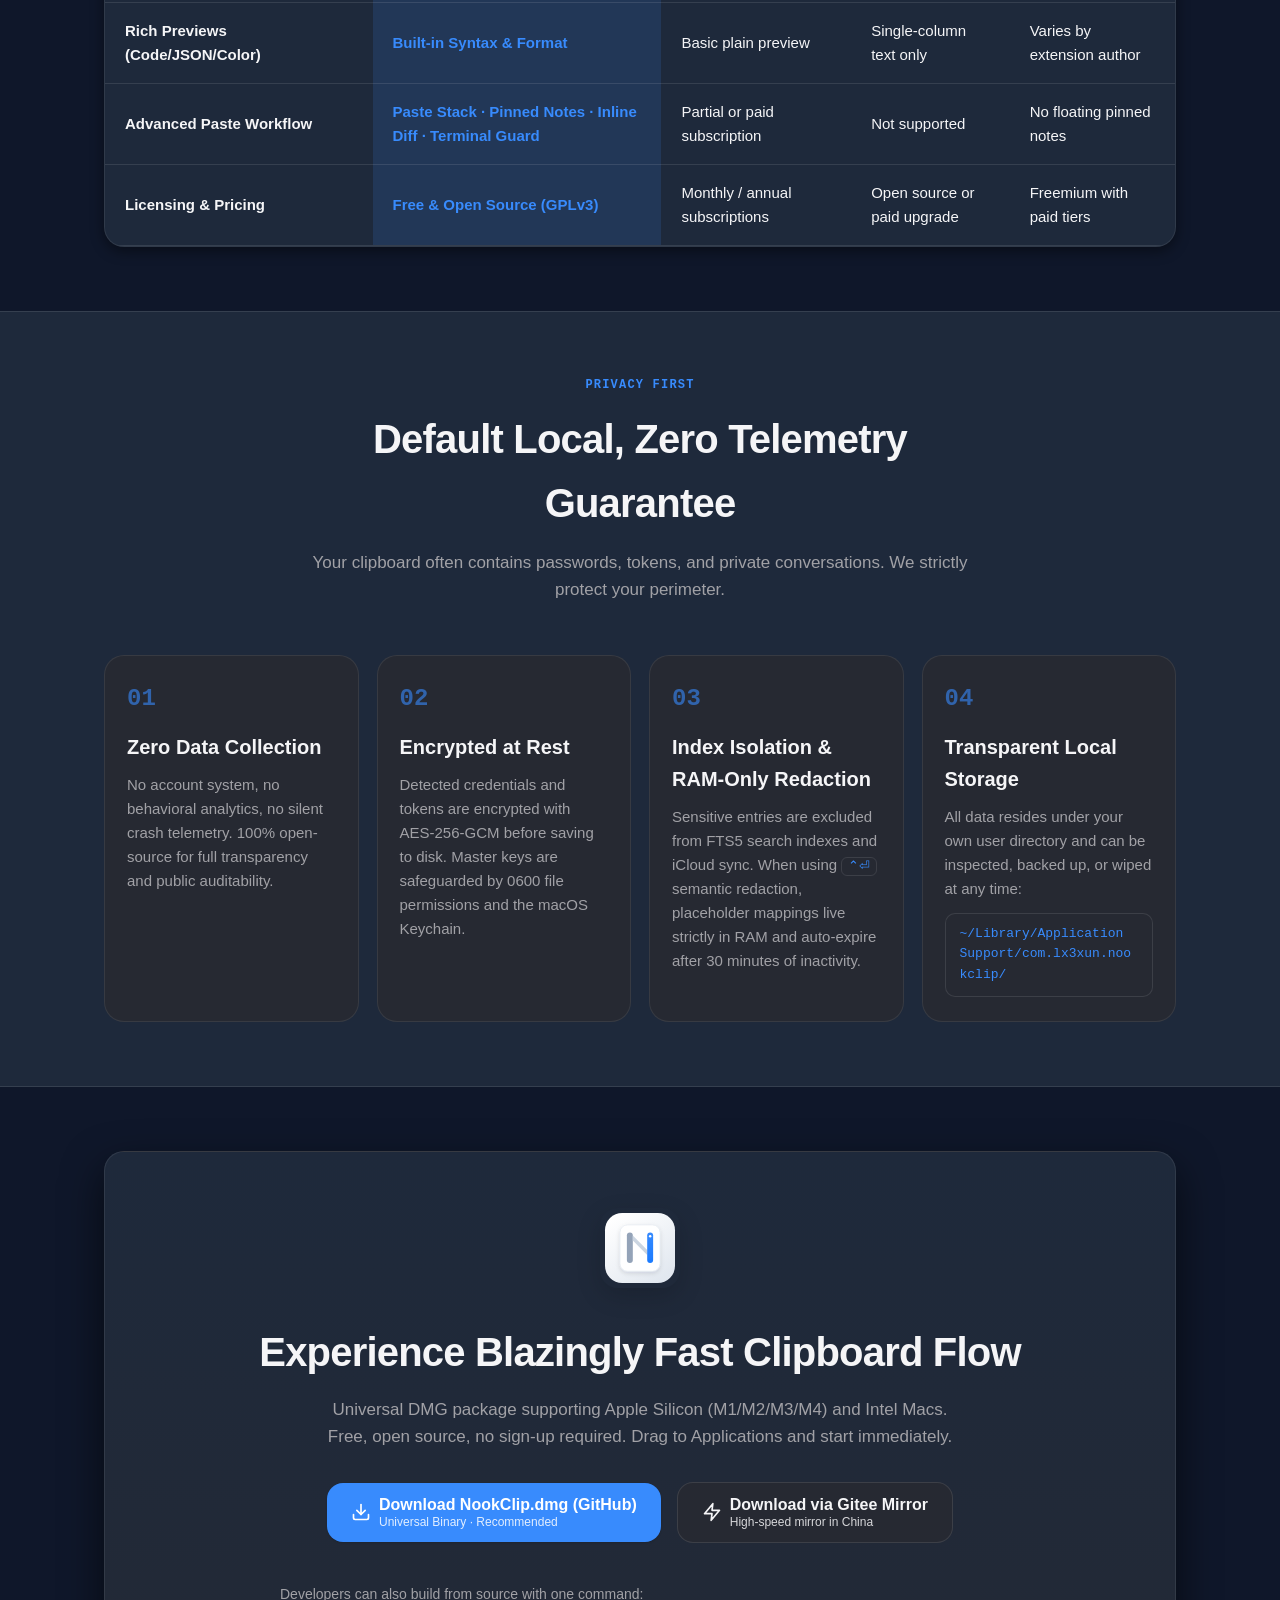
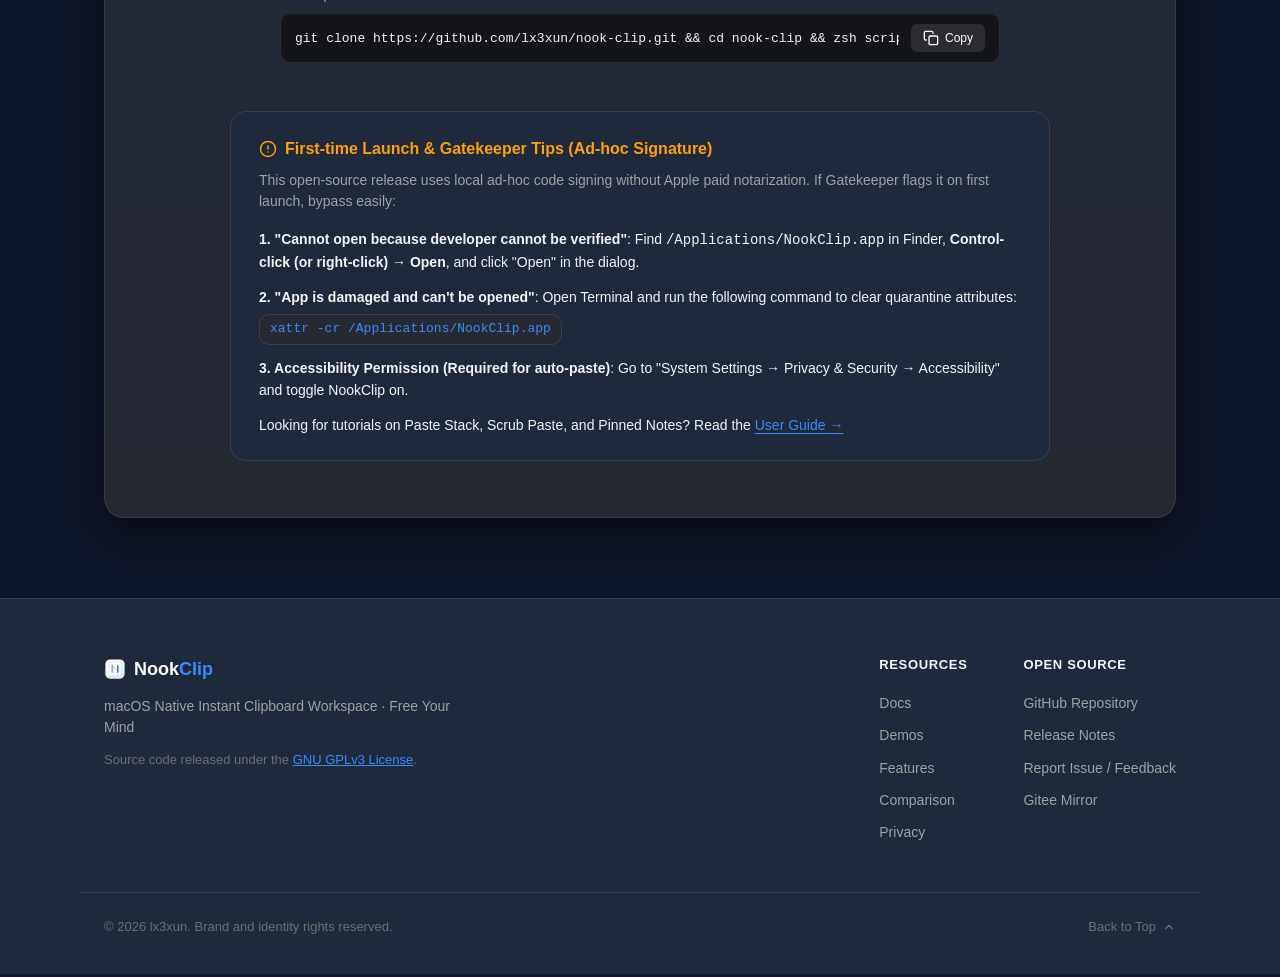
==== commit 16ae6c34: "feat: 手机互传一键直达、对比按钮常驻顶栏，链接二维码自动展示 - 手机互传：预览顶栏恢复常驻按钮，新增 ⌘⇧D 一键开合与列表行右键菜单入口；   文件失效记录自动隐藏入口，面板已开时再按一次收" ====
--- a/site/index.html
+++ b/site/index.html
@@ -431,9 +431,14 @@
               <div class="demo-head">
                 <span class="demo-num">06</span>
                 <h3 class="demo-title" data-i18n="demo6_title">手机互传（局域网扫码）</h3>
+                <div class="demo-kbd">
+                  <kbd class="key-cap">⌘</kbd>
+                  <kbd class="key-cap">⇧</kbd>
+                  <kbd class="key-cap">D</kbd>
+                </div>
               </div>
               <p class="demo-desc" data-i18n="demo6_desc">
-                选中记录，在预览顶栏「⋯ 更多」里选「手机互传」，手机相机扫码即可在浏览器免安装复制电脑长文、下载原图，或把手机文字与相册图片一键传回 Mac 剪贴板。
+                选中记录，按 <code>⌘⇧D</code>、点预览顶栏「手机互传」按钮或右键菜单直达，手机相机扫码即可在浏览器免安装复制电脑长文、下载原图，或把手机文字与相册图片一键传回 Mac 剪贴板。
               </p>
               <div class="demo-tags">
                 <span class="demo-tag demo-tag-green" data-i18n="demo6_tag1">仅局域网直传</span>
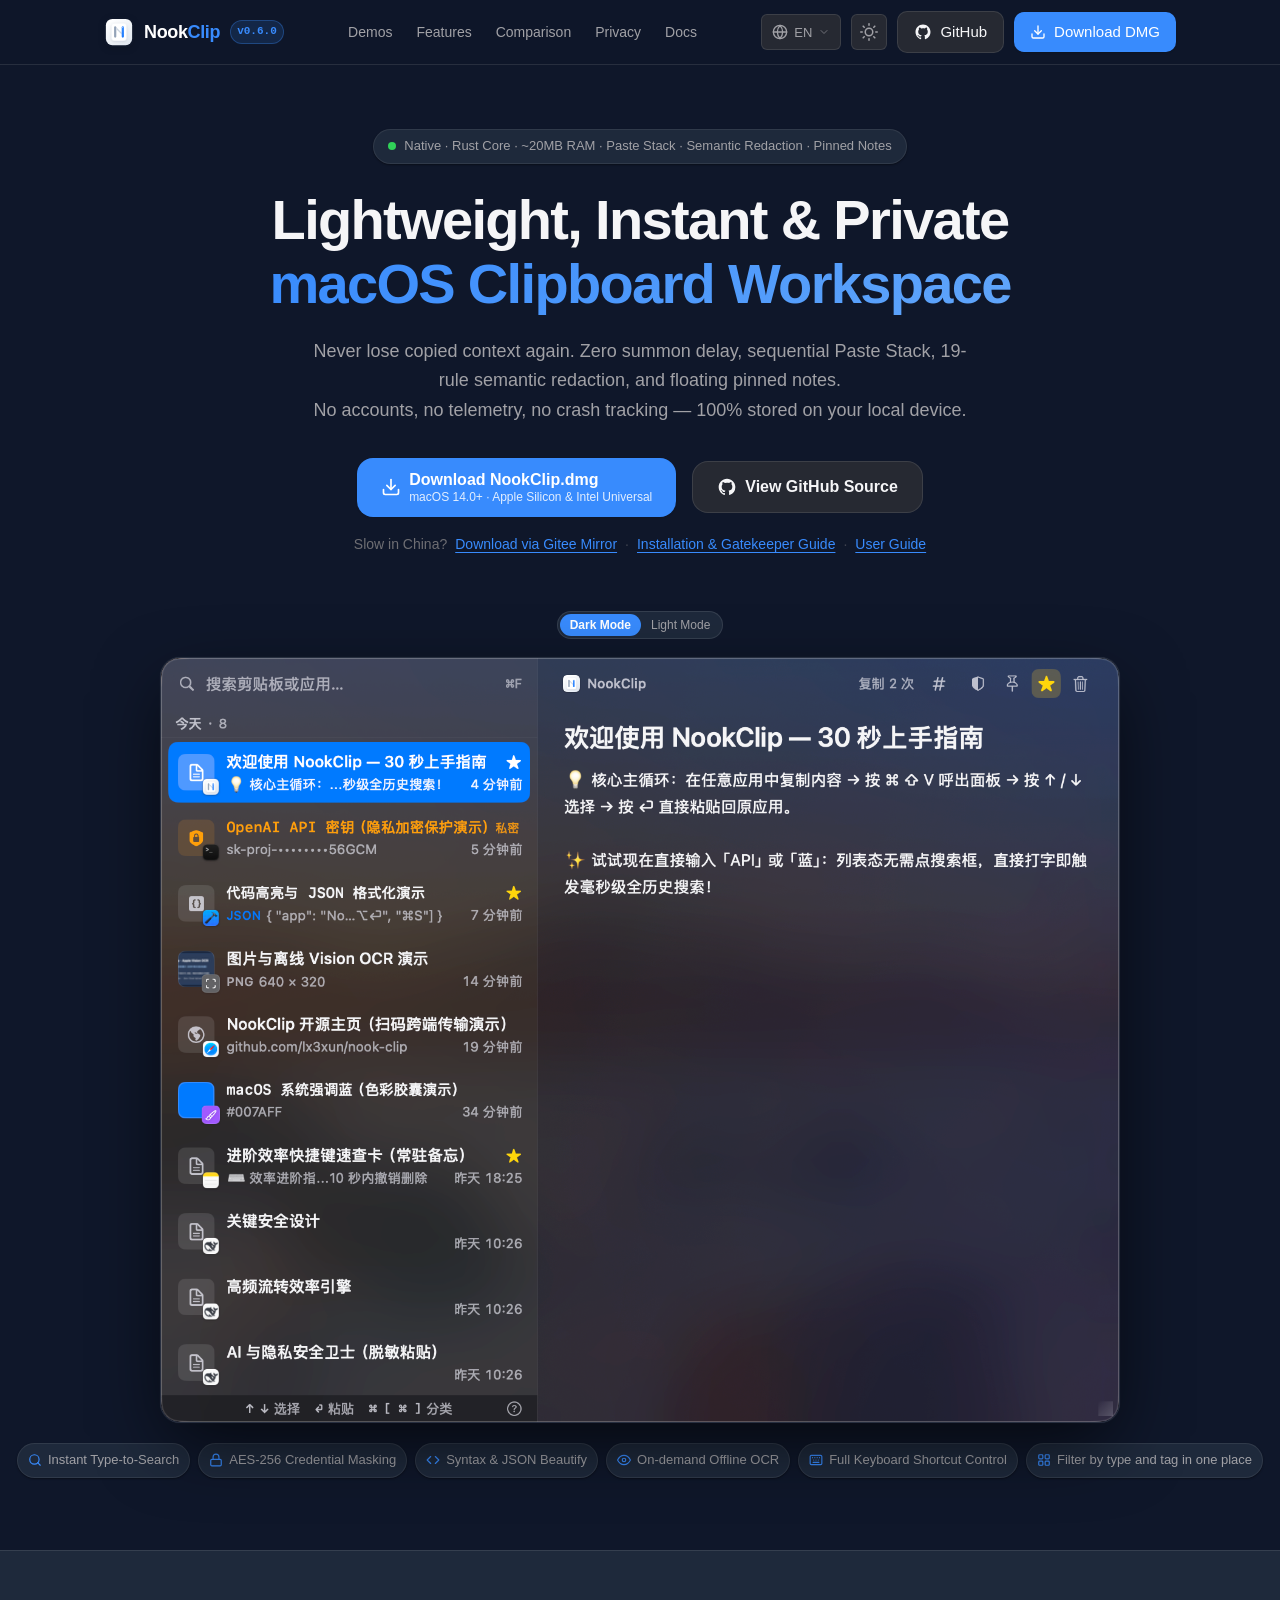
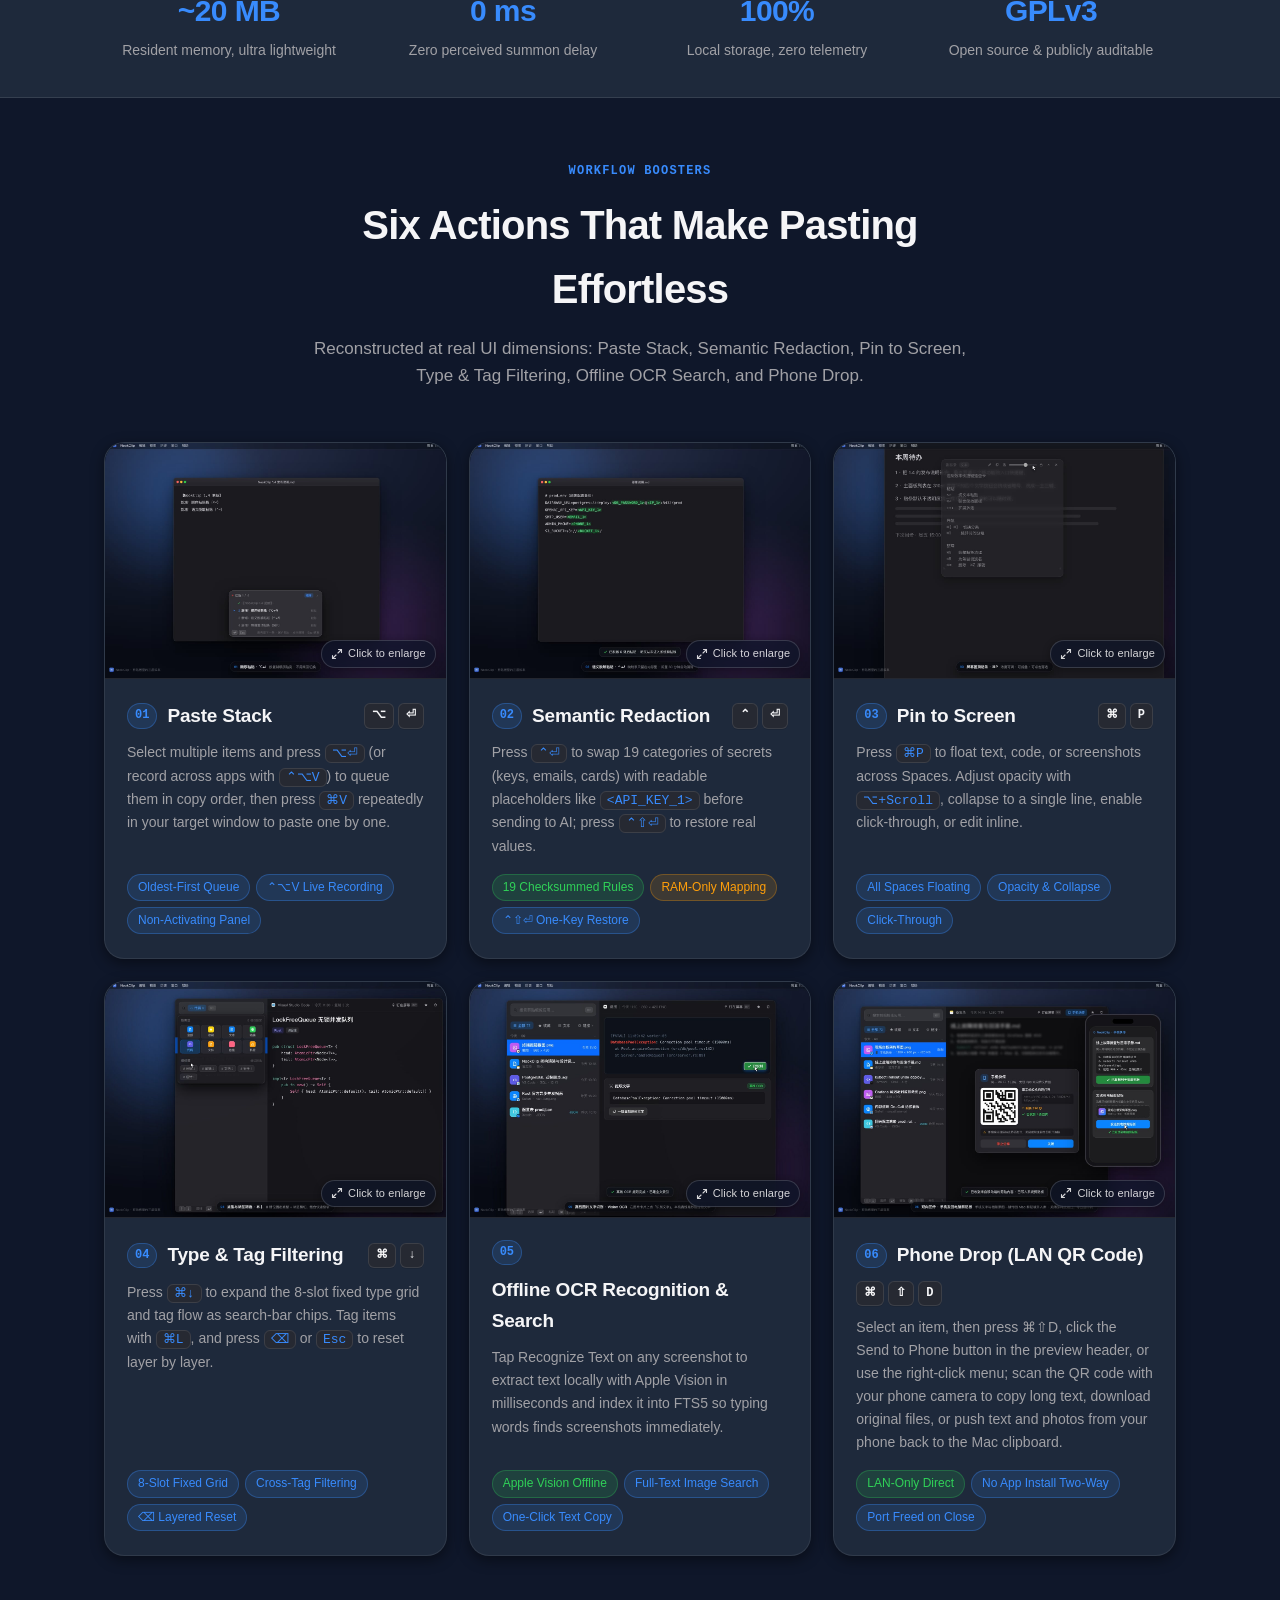
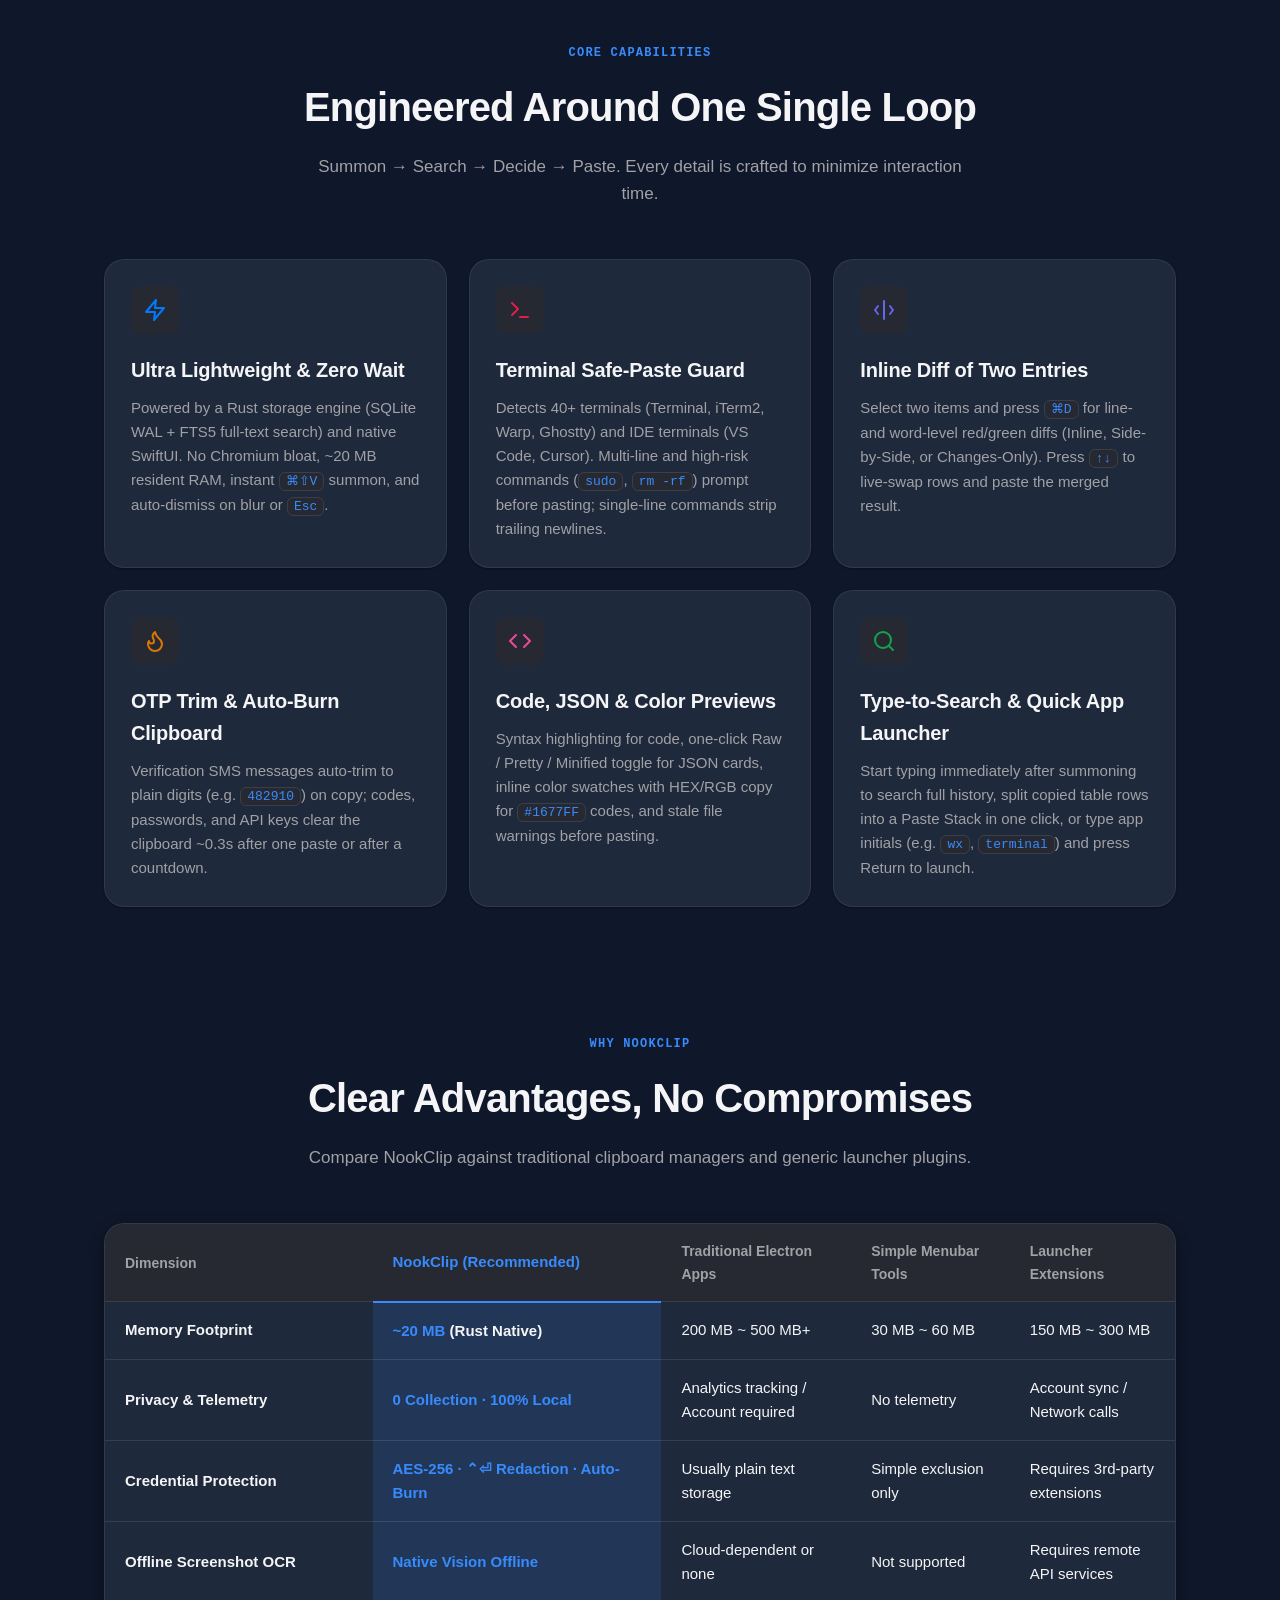
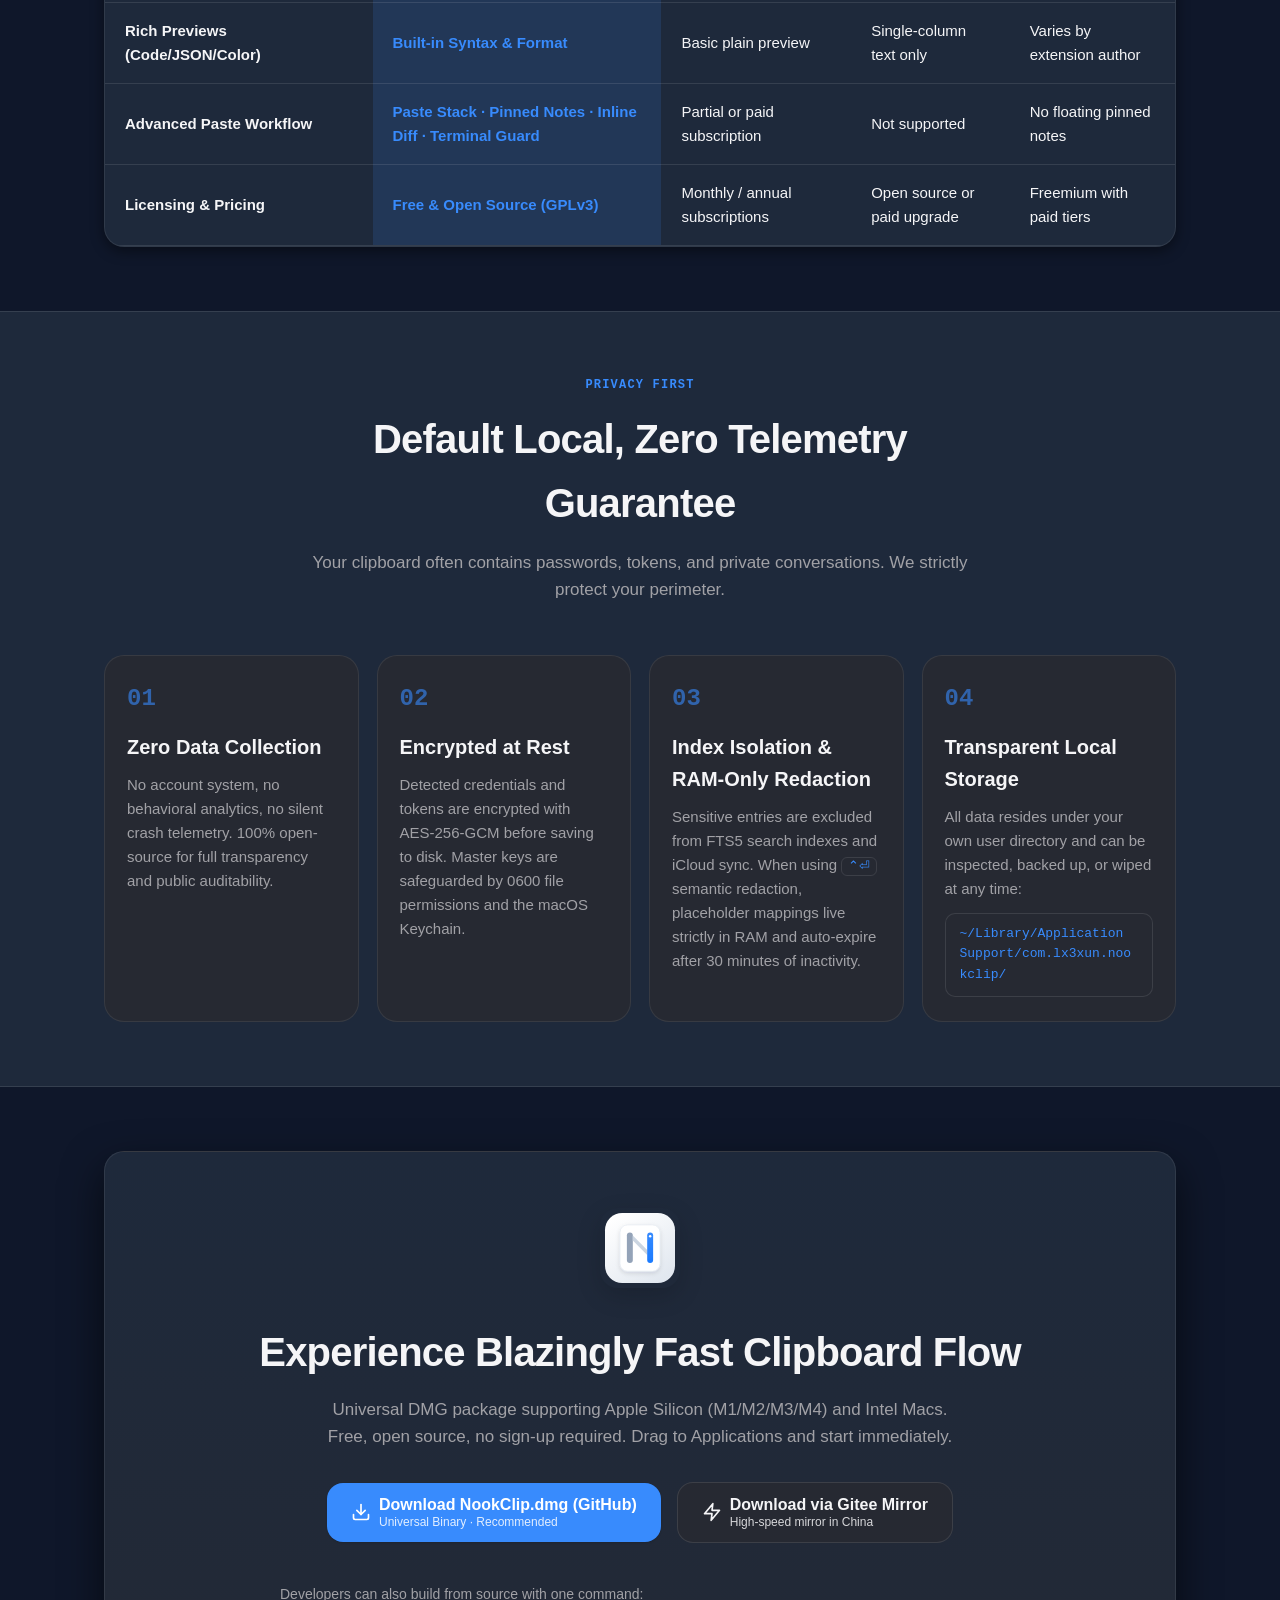
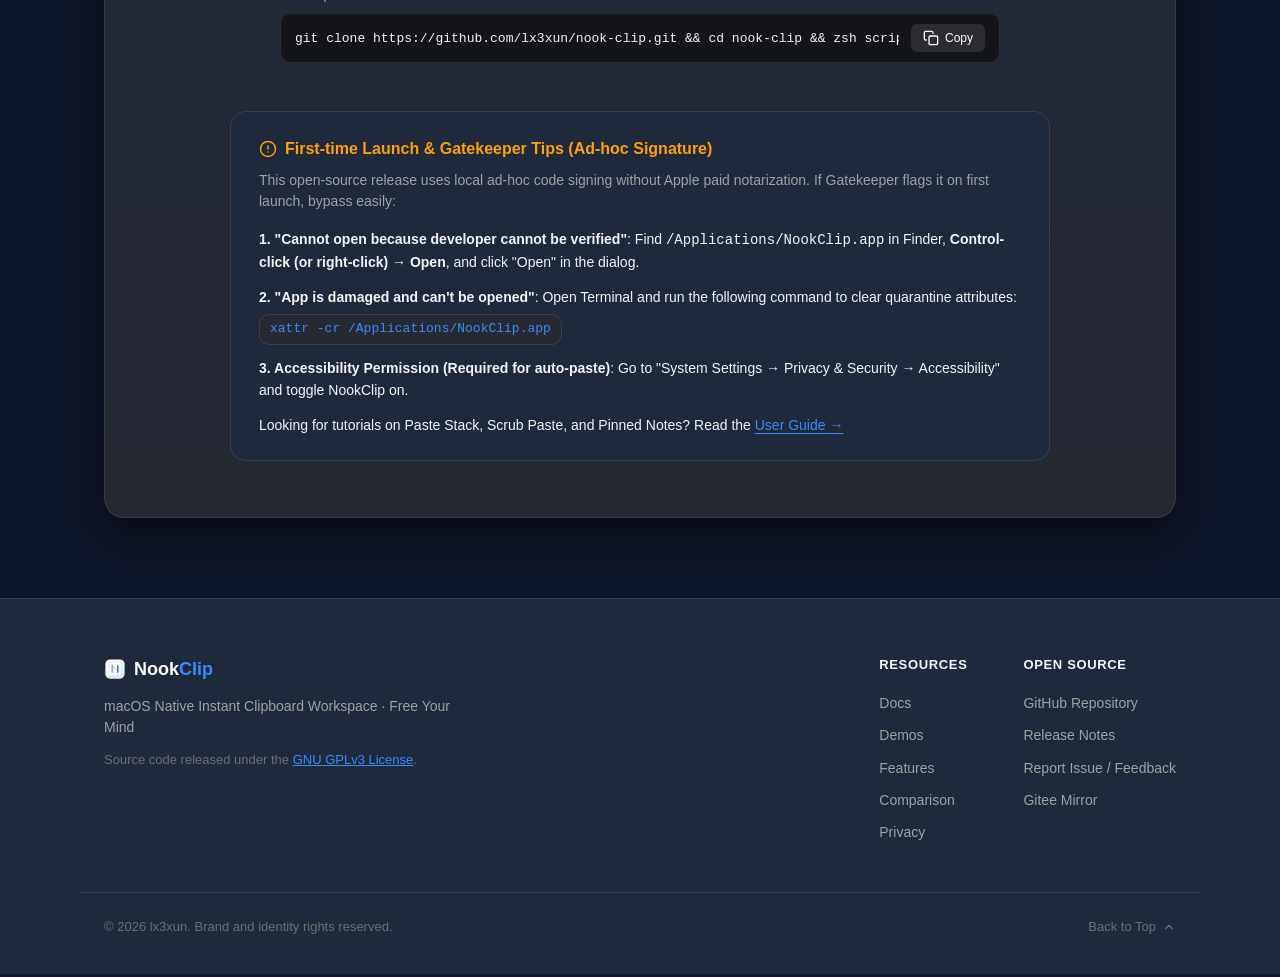
==== commit 577a5e96: "release: v0.6.0" ====
--- a/site/index.html
+++ b/site/index.html
@@ -33,7 +33,7 @@
       <a href="#top" class="brand-link" aria-label="NookClip 首页">
         <img src="assets/nookclip-appicon.svg" alt="NookClip 品牌图标" class="brand-logo" width="30" height="30" aria-hidden="true">
         <span class="brand-name"><span class="brand-name-nook">Nook</span><span class="brand-name-clip">Clip</span></span>
-        <span class="brand-badge">v0.5.0</span>
+        <span class="brand-badge">v0.6.0</span>
       </a>
 
       <!-- 桌面端导航项 -->
